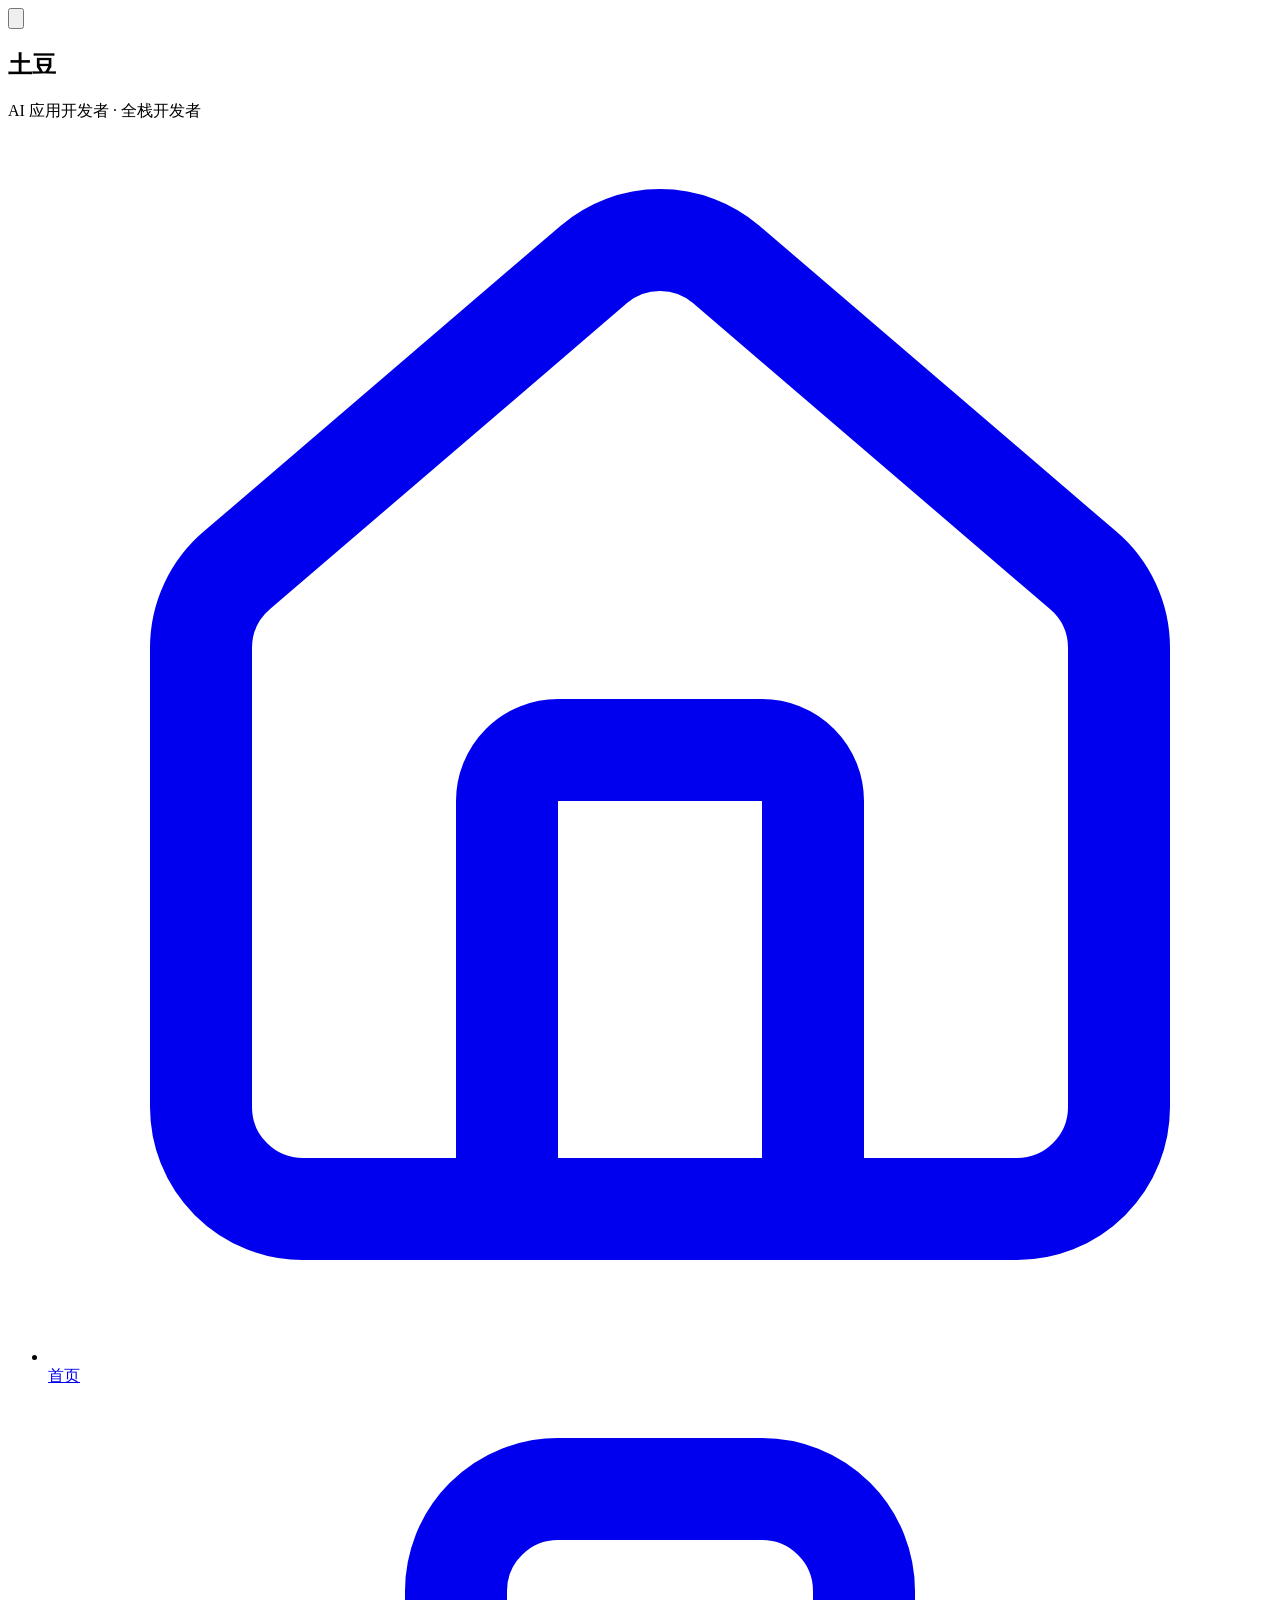
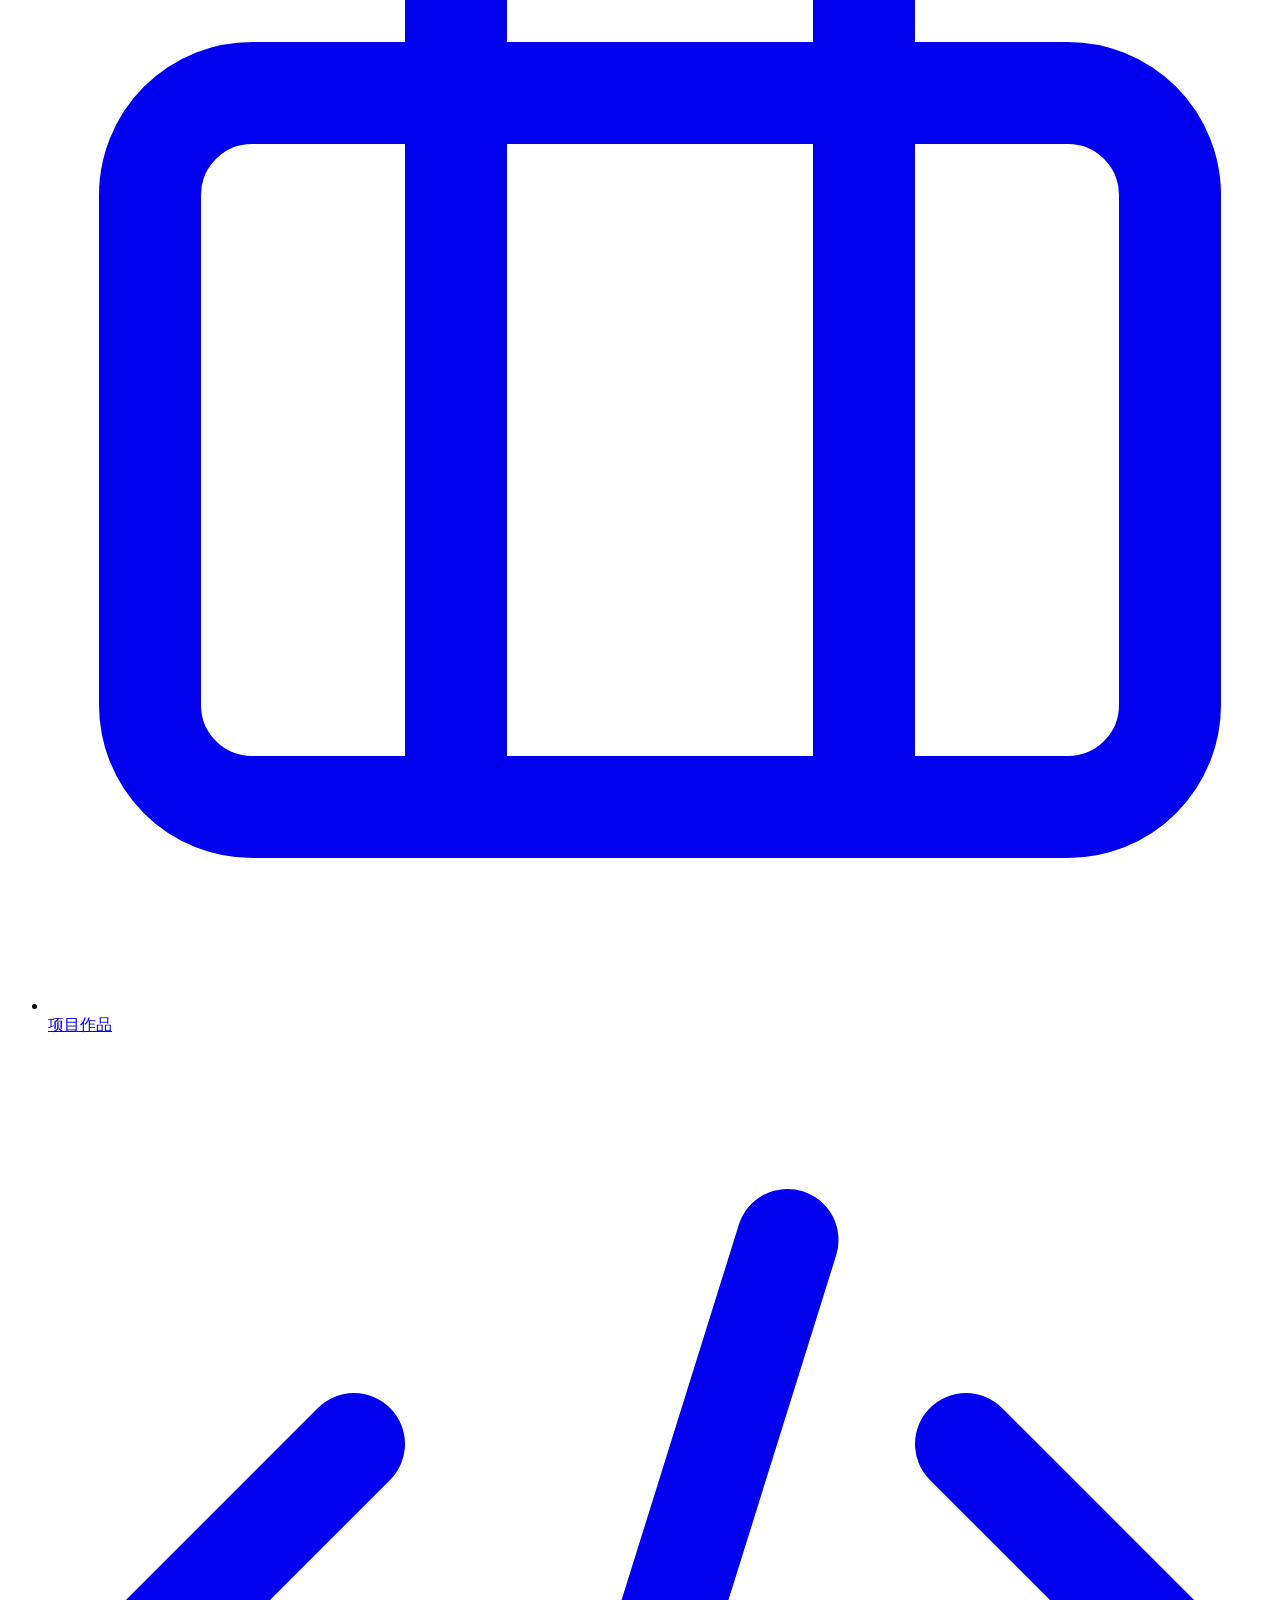
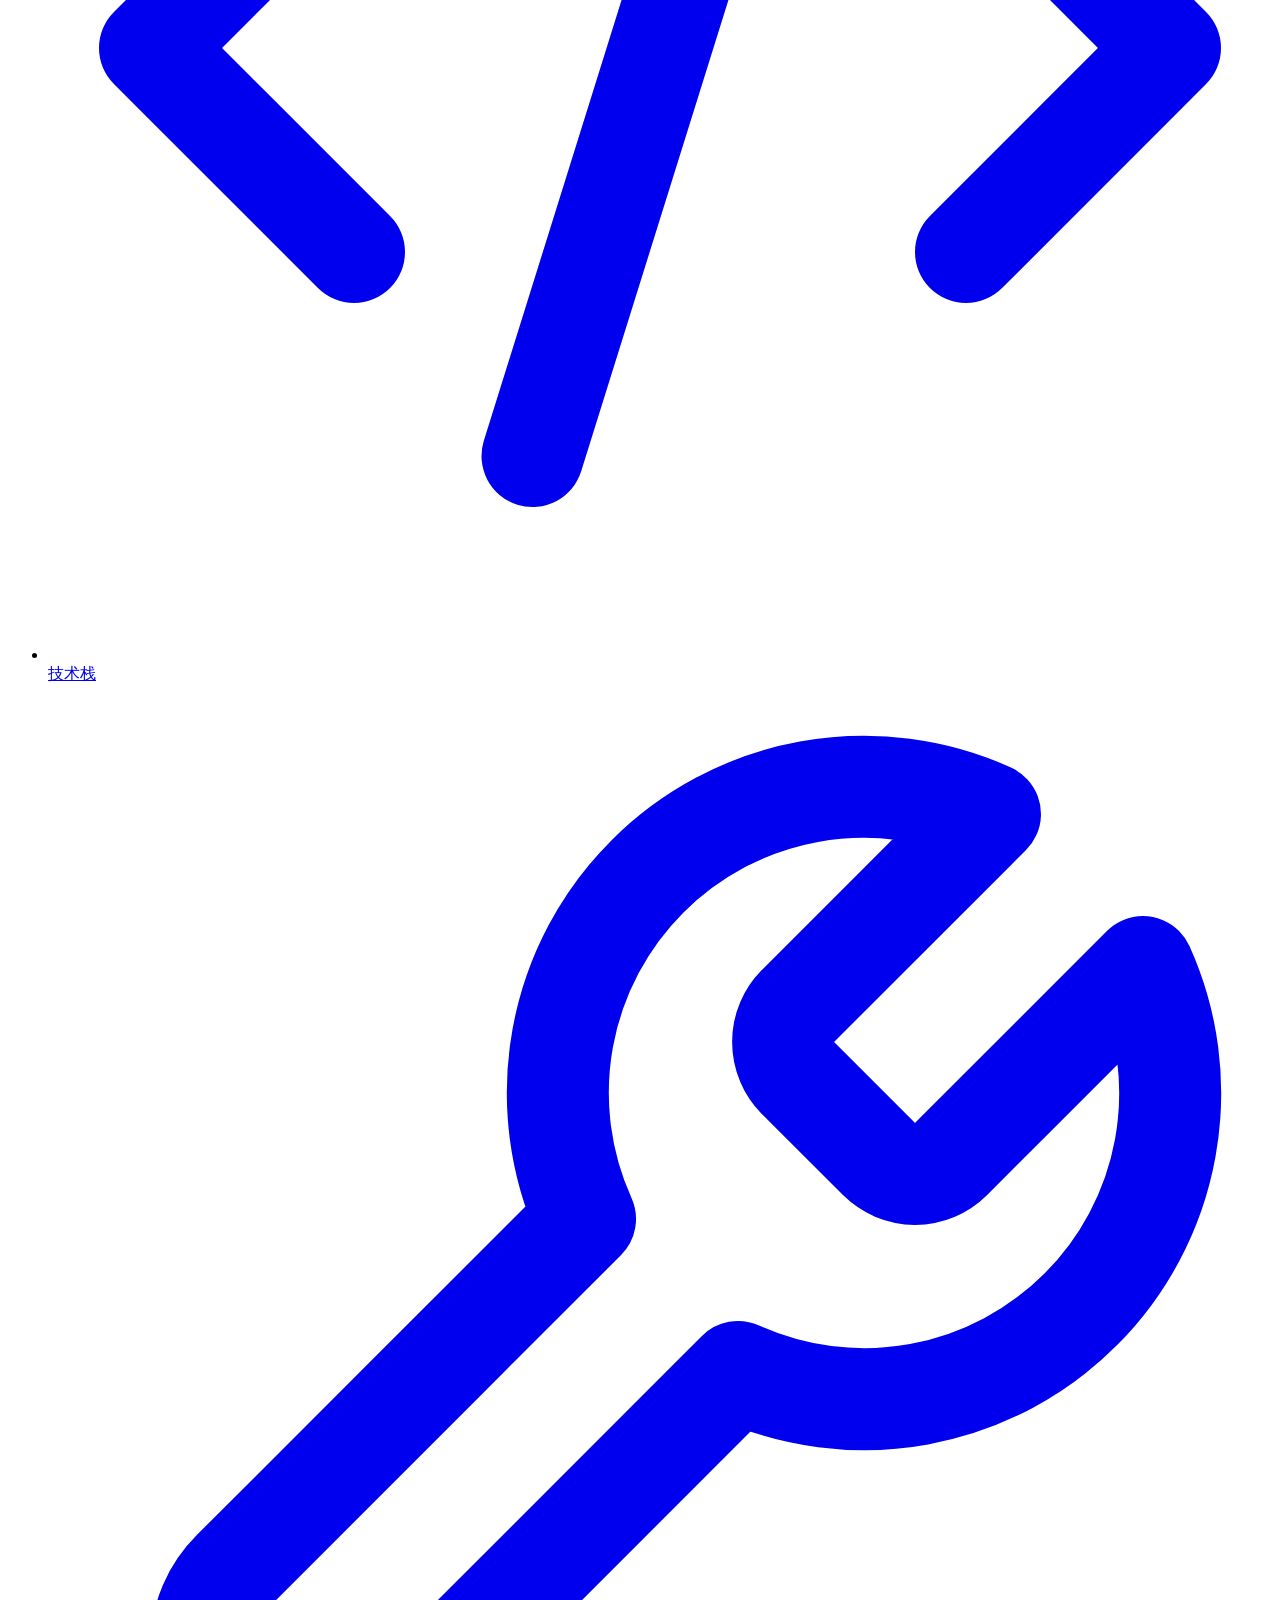
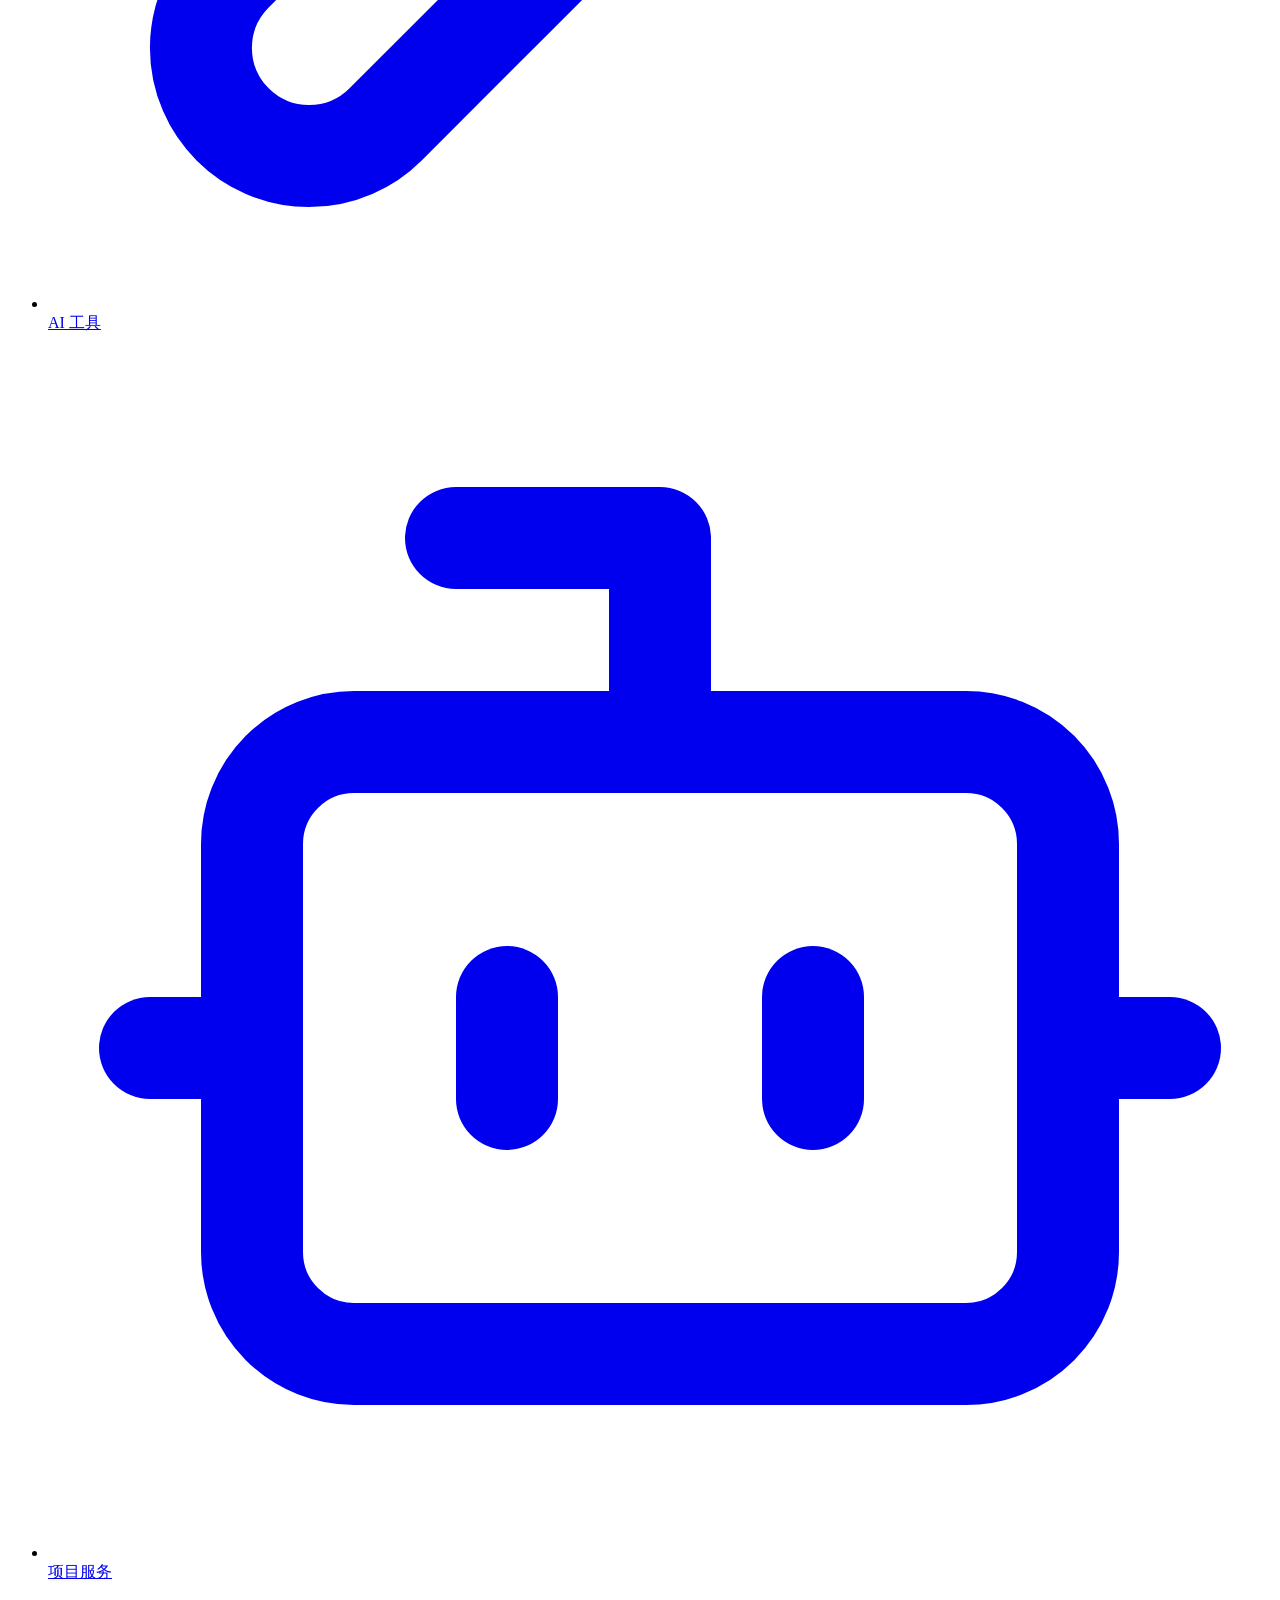
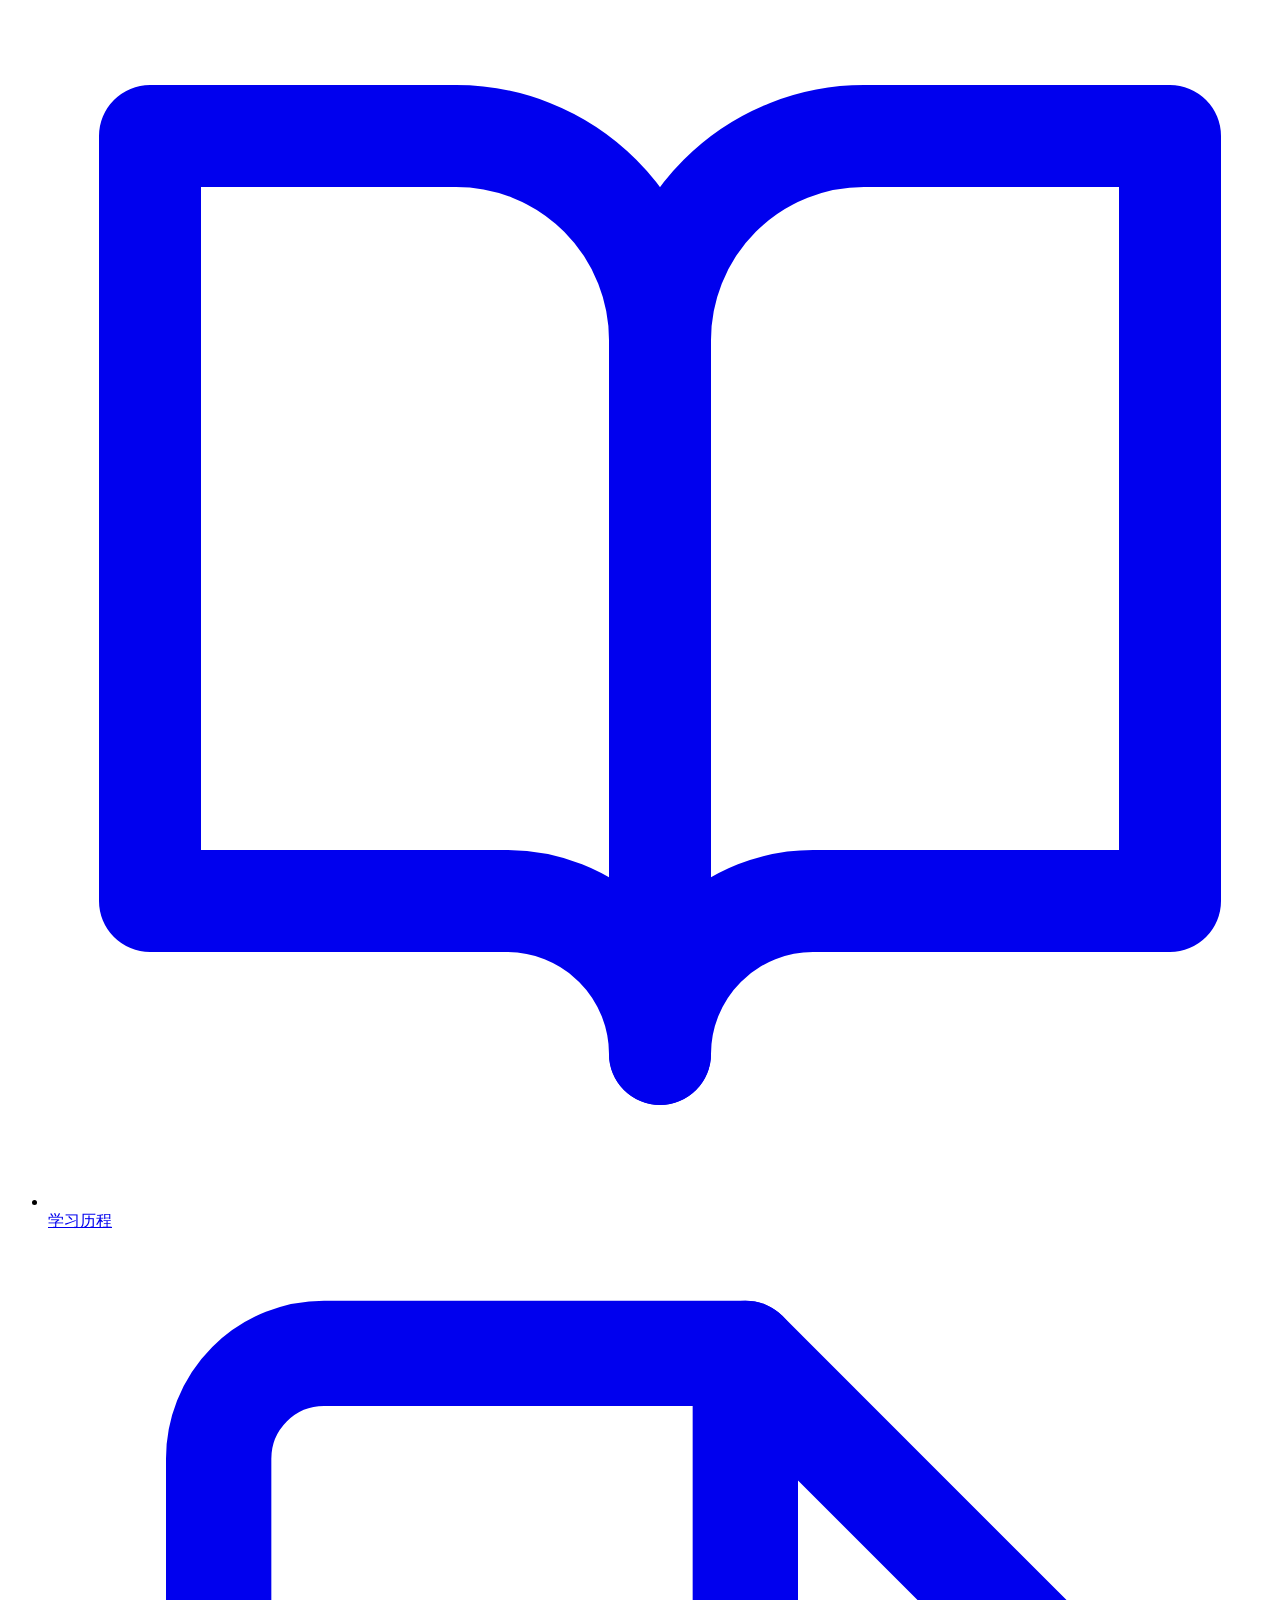
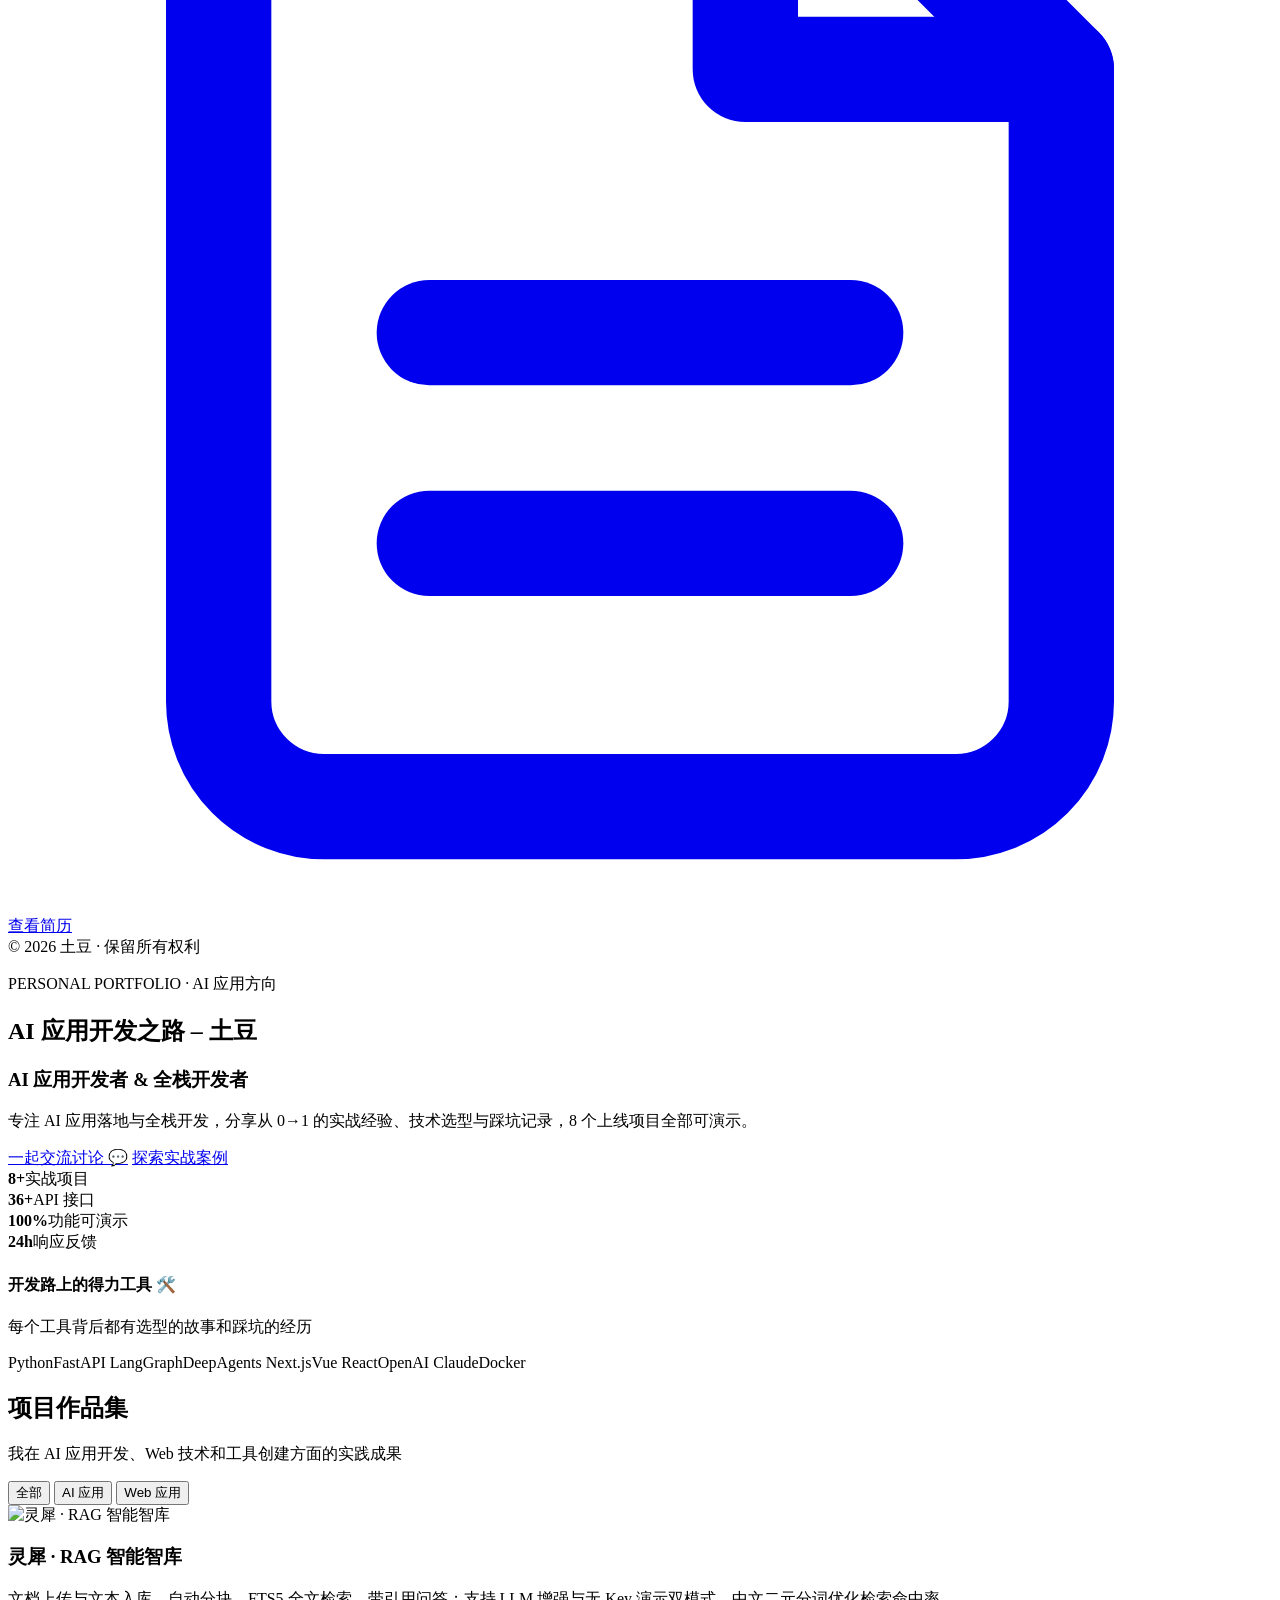
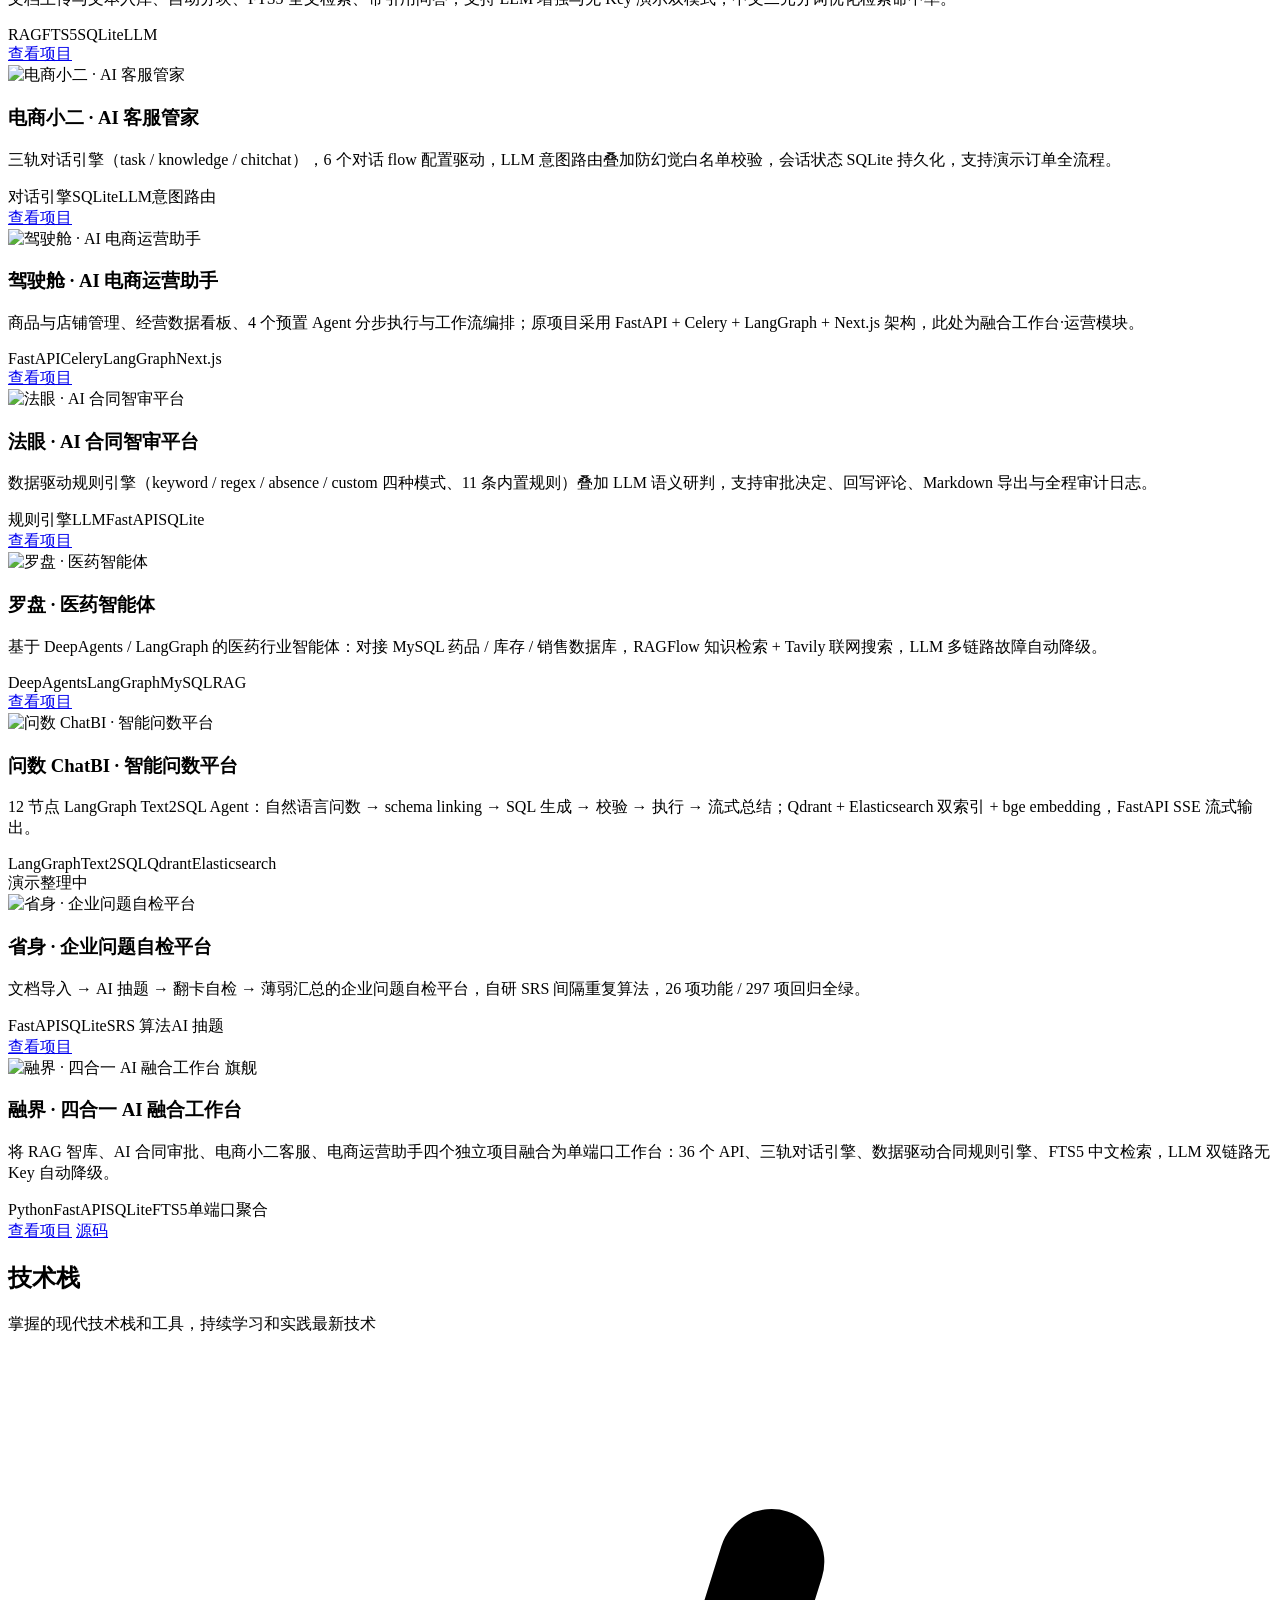
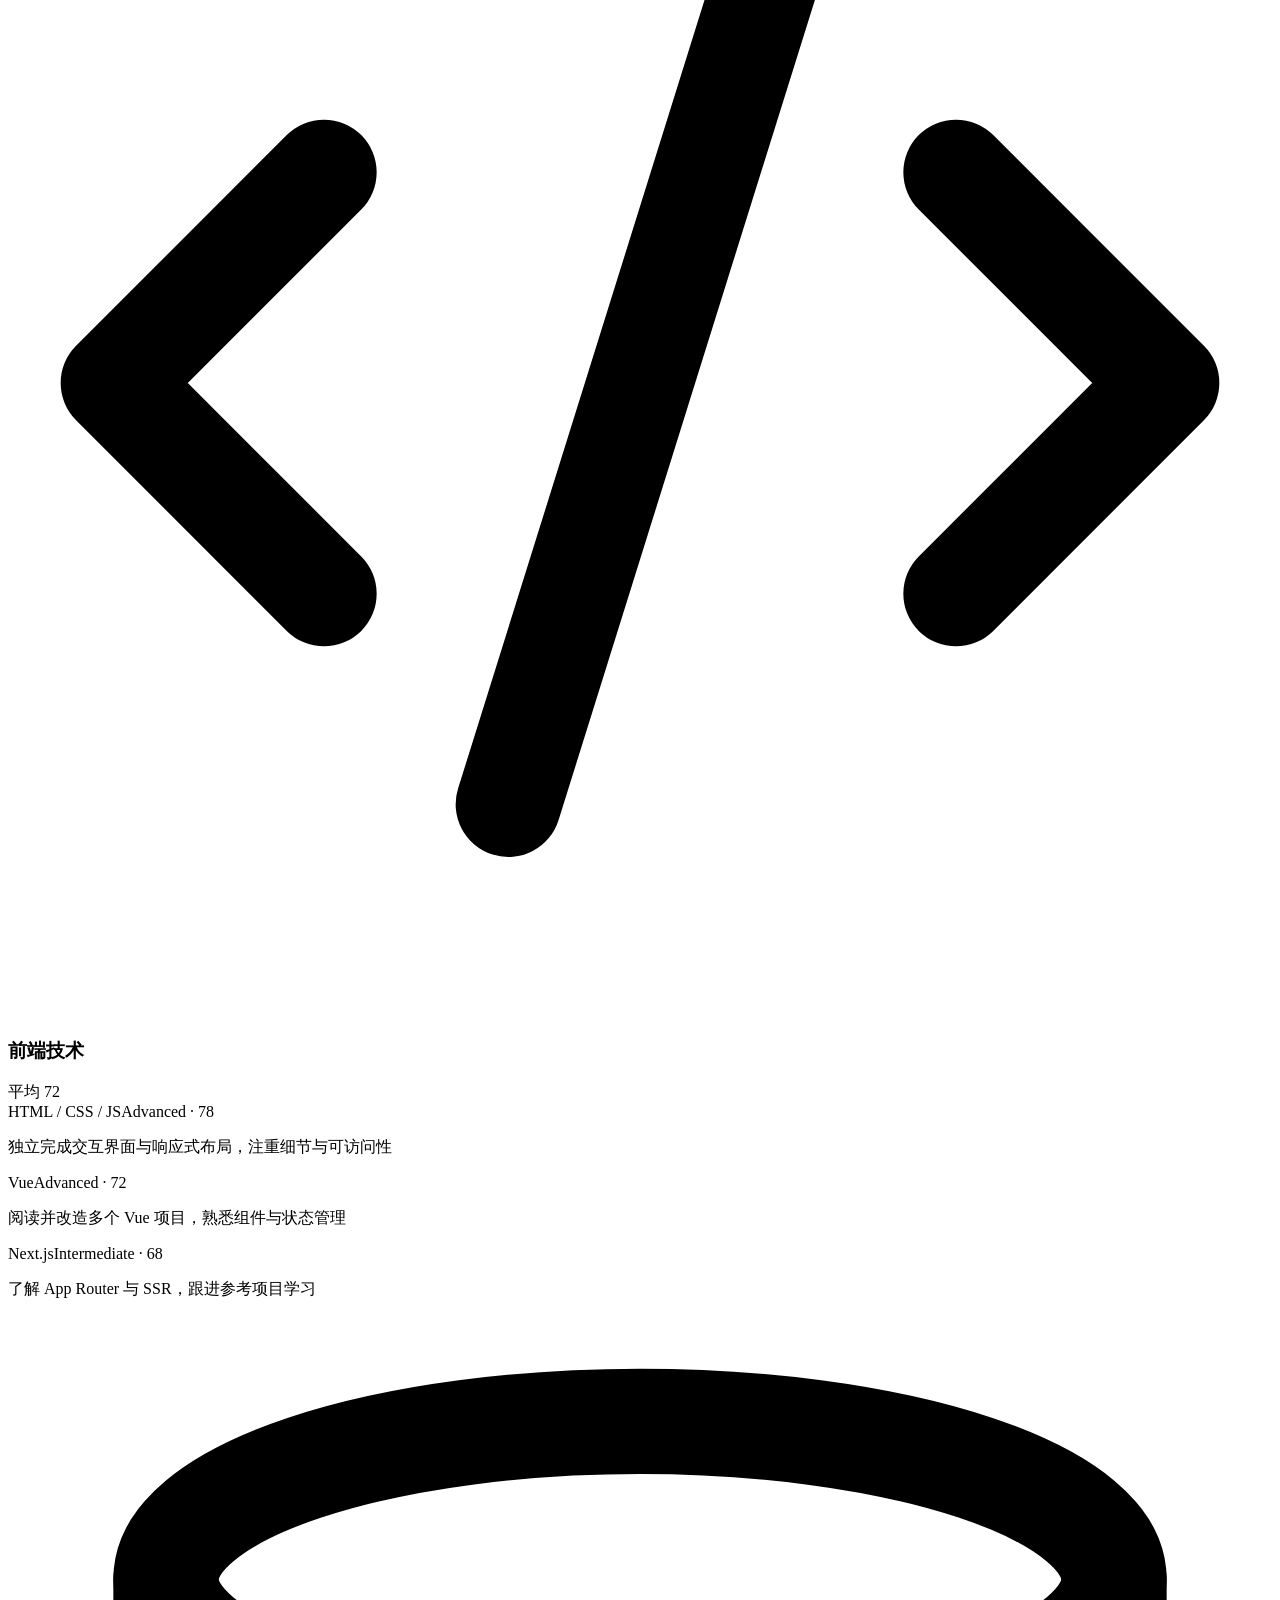
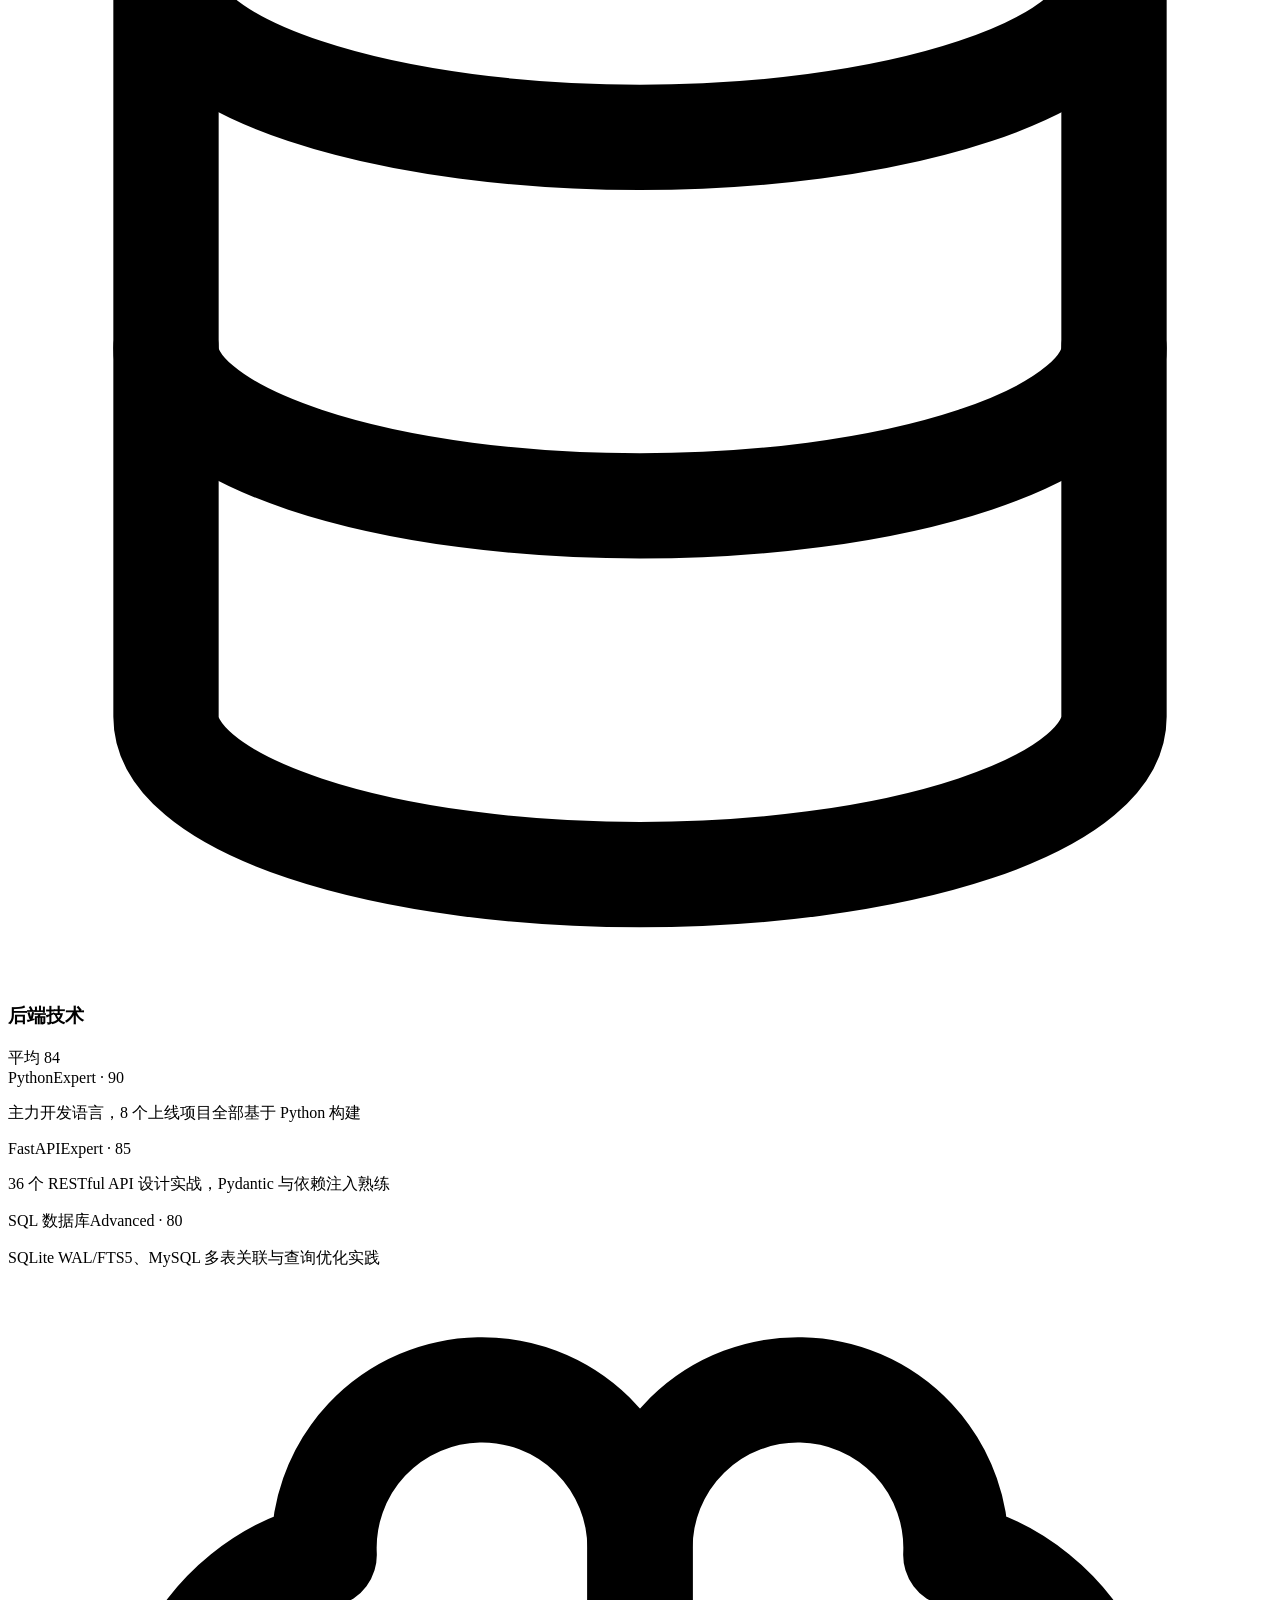
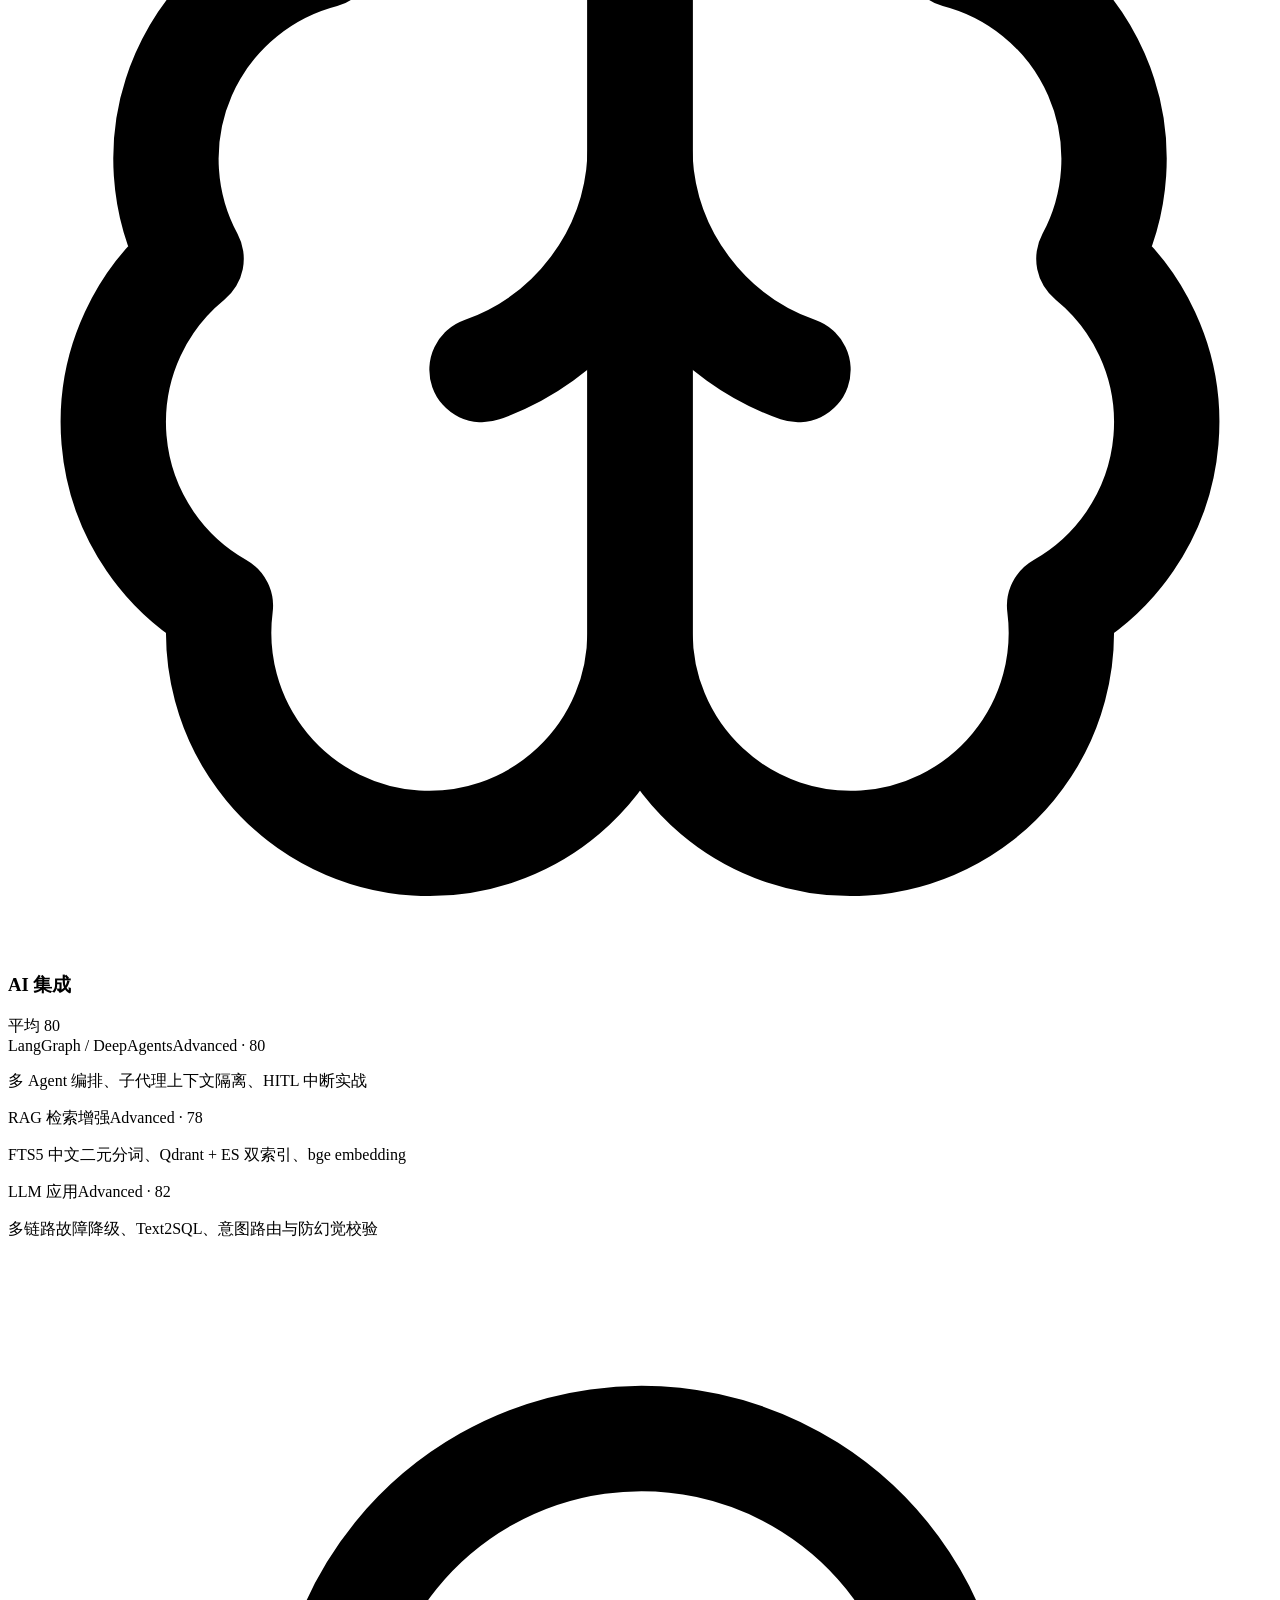
==== static/portfolio/index.html @ c22e3c20 "feat: 项目重排为指定顺序并启用新命名（8 卡） - 顺序按用户指定: RAG→电商小二→电商运营→合同审批→罗盘→问数→问题自检→四合(台底) - 新增问数 ChatBI 卡(第6位): 12 " ====
<!DOCTYPE html>
<html lang="zh-CN">
<head>
  <meta charset="UTF-8">
  <meta name="viewport" content="width=device-width, initial-scale=1.0">
  <title>土豆的个人作品集 | AI 应用开发之路</title>
  <meta name="description" content="土豆的个人作品集：AI 应用开发者 · 全栈开发者。RAG 智能智库、AI 合同审批、电商小二智能客服、AI 电商运营助手。">
  <link rel="stylesheet" href="https://fonts.loli.net/css2?family=Inter:wght@400;500;600;700;800&family=JetBrains+Mono:wght@400;600&display=swap">
  <link rel="stylesheet" href="/portfolio/assets/style.css">
</head>
<body>

  <!-- ===== 移动端菜单按钮 ===== -->
  <button class="menu-btn glass-card" id="menuBtn" aria-label="菜单">
    <svg viewBox="0 0 24 24" fill="none" stroke="currentColor" stroke-width="2" stroke-linecap="round"><line x1="4" x2="20" y1="12" y2="12"/><line x1="4" x2="20" y1="6" y2="6"/><line x1="4" x2="20" y1="18" y2="18"/></svg>
  </button>

  <!-- ===== 左侧玻璃侧边栏（参考站 fixed w-64 glass-nav）===== -->
  <aside class="sidebar" id="sidebar">
    <div class="sidebar-head">
      <h1 class="sidebar-logo">土豆</h1>
      <p class="sidebar-tag">AI 应用开发者 · 全栈开发者</p>
    </div>
    <nav class="sidebar-nav">
      <ul>
        <li><a href="#home" class="nav-item active">
          <svg viewBox="0 0 24 24" fill="none" stroke="currentColor" stroke-width="2" stroke-linecap="round" stroke-linejoin="round"><path d="M15 21v-8a1 1 0 0 0-1-1h-4a1 1 0 0 0-1 1v8"/><path d="M3 10a2 2 0 0 1 .709-1.528l7-5.999a2 2 0 0 1 2.582 0l7 5.999A2 2 0 0 1 21 10v9a2 2 0 0 1-2 2H5a2 2 0 0 1-2-2z"/></svg>
          <span>首页</span></a></li>
        <li><a href="#projects" class="nav-item">
          <svg viewBox="0 0 24 24" fill="none" stroke="currentColor" stroke-width="2" stroke-linecap="round" stroke-linejoin="round"><path d="M16 20V4a2 2 0 0 0-2-2h-4a2 2 0 0 0-2 2v16"/><rect width="20" height="14" x="2" y="6" rx="2"/></svg>
          <span>项目作品</span></a></li>
        <li><a href="#stack" class="nav-item">
          <svg viewBox="0 0 24 24" fill="none" stroke="currentColor" stroke-width="2" stroke-linecap="round" stroke-linejoin="round"><path d="m18 16 4-4-4-4"/><path d="m6 8-4 4 4 4"/><path d="m14.5 4-5 16"/></svg>
          <span>技术栈</span></a></li>
        <li><a href="#tools" class="nav-item">
          <svg viewBox="0 0 24 24" fill="none" stroke="currentColor" stroke-width="2" stroke-linecap="round" stroke-linejoin="round"><path d="M14.7 6.3a1 1 0 0 0 0 1.4l1.6 1.6a1 1 0 0 0 1.4 0l3.77-3.77a6 6 0 0 1-7.94 7.94l-6.91 6.91a2.12 2.12 0 0 1-3-3l6.91-6.91a6 6 0 0 1 7.94-7.94l-3.76 3.76z"/></svg>
          <span>AI 工具</span></a></li>
        <li><a href="#services" class="nav-item">
          <svg viewBox="0 0 24 24" fill="none" stroke="currentColor" stroke-width="2" stroke-linecap="round" stroke-linejoin="round"><path d="M12 8V4H8"/><rect width="16" height="12" x="4" y="8" rx="2"/><path d="M2 14h2"/><path d="M20 14h2"/><path d="M15 13v2"/><path d="M9 13v2"/></svg>
          <span>项目服务</span></a></li>
        <li><a href="#journey" class="nav-item">
          <svg viewBox="0 0 24 24" fill="none" stroke="currentColor" stroke-width="2" stroke-linecap="round" stroke-linejoin="round"><path d="M2 3h6a4 4 0 0 1 4 4v14a3 3 0 0 0-3-3H2z"/><path d="M22 3h-6a4 4 0 0 0-4 4v14a3 3 0 0 1 3-3h7z"/></svg>
          <span>学习历程</span></a></li>
      </ul>
      <a class="nav-resume" href="/portfolio/resume.html">
        <svg viewBox="0 0 24 24" fill="none" stroke="currentColor" stroke-width="2" stroke-linecap="round" stroke-linejoin="round"><path d="M14 2H6a2 2 0 0 0-2 2v16a2 2 0 0 0 2 2h12a2 2 0 0 0 2-2V8z"/><path d="M14 2v6h6"/><path d="M16 13H8"/><path d="M16 17H8"/></svg>
        <span>查看简历</span>
      </a>
    </nav>
    <div class="sidebar-foot">© 2026 土豆 · 保留所有权利</div>
  </aside>

  <!-- ===== 主内容区 ===== -->
  <main class="main">
    <div class="page-bg"></div>
    <div class="page-orbs">
      <span class="page-orb orb-a"></span>
      <span class="page-orb orb-b"></span>
      <span class="page-orb orb-c"></span>
    </div>

    <!-- ===== Hero ===== -->
    <section class="hero" id="home">
      <div class="hero-inner">
        <p class="hero-badge reveal">PERSONAL PORTFOLIO · AI 应用方向</p>
        <h1 class="hero-title reveal">AI 应用<span class="grad-text">开发之路</span> – 土豆</h1>
        <h3 class="hero-sub reveal">AI 应用开发者 &amp; 全栈开发者</h3>
        <p class="hero-desc reveal">专注 AI 应用落地与全栈开发，分享从 0→1 的实战经验、技术选型与踩坑记录，8 个上线项目全部可演示。</p>
        <div class="hero-cta reveal">
          <a class="btn btn-primary" href="https://wx.mail.qq.com/" target="_blank" rel="noopener">一起交流讨论 💬</a>
          <a class="btn btn-outline" href="#projects">探索实战案例</a>
        </div>
        <div class="hero-stats reveal">
          <div class="glass-ultra stat-card"><b>8+</b><span>实战项目</span></div>
          <div class="glass-ultra stat-card"><b>36+</b><span>API 接口</span></div>
          <div class="glass-ultra stat-card"><b>100%</b><span>功能可演示</span></div>
          <div class="glass-ultra stat-card"><b>24h</b><span>响应反馈</span></div>
        </div>
        <div class="hero-tools reveal">
          <h4>开发路上的得力工具 🛠️</h4>
          <p>每个工具背后都有选型的故事和踩坑的经历</p>
          <div class="tool-chips">
            <span class="glass-card chip">Python</span><span class="glass-card chip">FastAPI</span>
            <span class="glass-card chip">LangGraph</span><span class="glass-card chip">DeepAgents</span>
            <span class="glass-card chip">Next.js</span><span class="glass-card chip">Vue</span>
            <span class="glass-card chip">React</span><span class="glass-card chip">OpenAI</span>
            <span class="glass-card chip">Claude</span><span class="glass-card chip">Docker</span>
          </div>
        </div>
      </div>
    </section>

    <!-- ===== 项目作品集 ===== -->
    <section class="section" id="projects">
      <div class="section-inner">
        <div class="sec-head reveal">
          <h2>项目作品<span class="grad-text">集</span></h2>
          <p>我在 AI 应用开发、Web 技术和工具创建方面的实践成果</p>
        </div>
        <div class="filter-tabs reveal">
          <button class="filter-tab active" data-filter="all">全部</button>
          <button class="filter-tab" data-filter="ai">AI 应用</button>
          <button class="filter-tab" data-filter="web">Web 应用</button>
        </div>
        <div class="project-grid">
          <article class="glass-ultra project-card reveal" data-cat="ai">
            <div class="p-cover">
              <img src="/portfolio/assets/covers/RAG 智能智库.svg" alt="灵犀 · RAG 智能智库" loading="lazy">
            </div>
            <div class="p-body">
              <h3>灵犀 · RAG 智能智库</h3>
              <p>文档上传与文本入库、自动分块、FTS5 全文检索、带引用问答；支持 LLM 增强与无 Key 演示双模式，中文二元分词优化检索命中率。</p>
              <div class="p-tags"><span>RAG</span><span>FTS5</span><span>SQLite</span><span>LLM</span></div>
              <div class="p-actions">
                <a class="p-btn primary" href="https://fusion-workbench-confirm.app.workbuddy.host/#kb" target="_blank" rel="noopener">查看项目</a>
              </div>
            </div>
          </article>

          <article class="glass-ultra project-card reveal" data-cat="ai">
            <div class="p-cover">
              <img src="/portfolio/assets/covers/电商小二 · 智能客服.svg" alt="电商小二 · AI 客服管家" loading="lazy">
            </div>
            <div class="p-body">
              <h3>电商小二 · AI 客服管家</h3>
              <p>三轨对话引擎（task / knowledge / chitchat），6 个对话 flow 配置驱动，LLM 意图路由叠加防幻觉白名单校验，会话状态 SQLite 持久化，支持演示订单全流程。</p>
              <div class="p-tags"><span>对话引擎</span><span>SQLite</span><span>LLM</span><span>意图路由</span></div>
              <div class="p-actions">
                <a class="p-btn primary" href="https://dianshang-xiaoer-cs.app.workbuddy.host/" target="_blank" rel="noopener">查看项目</a>
              </div>
            </div>
          </article>

          <article class="glass-ultra project-card reveal" data-cat="web">
            <div class="p-cover">
              <img src="/portfolio/assets/covers/AI 电商运营助手.svg" alt="驾驶舱 · AI 电商运营助手" loading="lazy">
            </div>
            <div class="p-body">
              <h3>驾驶舱 · AI 电商运营助手</h3>
              <p>商品与店铺管理、经营数据看板、4 个预置 Agent 分步执行与工作流编排；原项目采用 FastAPI + Celery + LangGraph + Next.js 架构，此处为融合工作台·运营模块。</p>
              <div class="p-tags"><span>FastAPI</span><span>Celery</span><span>LangGraph</span><span>Next.js</span></div>
              <div class="p-actions">
                <a class="p-btn primary" href="https://fusion-workbench-confirm.app.workbuddy.host/#ops" target="_blank" rel="noopener">查看项目</a>
              </div>
            </div>
          </article>

          <article class="glass-ultra project-card reveal" data-cat="ai">
            <div class="p-cover">
              <img src="/portfolio/assets/covers/AI 合同审批.svg" alt="法眼 · AI 合同智审平台" loading="lazy">
            </div>
            <div class="p-body">
              <h3>法眼 · AI 合同智审平台</h3>
              <p>数据驱动规则引擎（keyword / regex / absence / custom 四种模式、11 条内置规则）叠加 LLM 语义研判，支持审批决定、回写评论、Markdown 导出与全程审计日志。</p>
              <div class="p-tags"><span>规则引擎</span><span>LLM</span><span>FastAPI</span><span>SQLite</span></div>
              <div class="p-actions">
                <a class="p-btn primary" href="https://fusion-workbench-confirm.app.workbuddy.host/#contract" target="_blank" rel="noopener">查看项目</a>
              </div>
            </div>
          </article>

          <article class="glass-ultra project-card reveal" data-cat="ai">
            <div class="p-cover">
              <img src="/portfolio/assets/covers/罗盘医药智能体.svg" alt="罗盘 · 医药智能体" loading="lazy">
            </div>
            <div class="p-body">
              <h3>罗盘 · 医药智能体</h3>
              <p>基于 DeepAgents / LangGraph 的医药行业智能体：对接 MySQL 药品 / 库存 / 销售数据库，RAGFlow 知识检索 + Tavily 联网搜索，LLM 多链路故障自动降级。</p>
              <div class="p-tags"><span>DeepAgents</span><span>LangGraph</span><span>MySQL</span><span>RAG</span></div>
              <div class="p-actions">
                <a class="p-btn primary" href="https://compass-pharma-agent.app.workbuddy.host/" target="_blank" rel="noopener">查看项目</a>
              </div>
            </div>
          </article>

          <article class="glass-ultra project-card reveal" data-cat="ai">
            <div class="p-cover">
              <img src="/portfolio/assets/covers/问数 ChatBI.svg" alt="问数 ChatBI · 智能问数平台" loading="lazy">
            </div>
            <div class="p-body">
              <h3>问数 ChatBI · 智能问数平台</h3>
              <p>12 节点 LangGraph Text2SQL Agent：自然语言问数 → schema linking → SQL 生成 → 校验 → 执行 → 流式总结；Qdrant + Elasticsearch 双索引 + bge embedding，FastAPI SSE 流式输出。</p>
              <div class="p-tags"><span>LangGraph</span><span>Text2SQL</span><span>Qdrant</span><span>Elasticsearch</span></div>
              <div class="p-actions">
                <span class="p-btn ghost p-btn-disabled">演示整理中</span>
              </div>
            </div>
          </article>

          <article class="glass-ultra project-card reveal" data-cat="ai">
            <div class="p-cover">
              <img src="/portfolio/assets/covers/企业问题自检平台.svg" alt="省身 · 企业问题自检平台" loading="lazy">
            </div>
            <div class="p-body">
              <h3>省身 · 企业问题自检平台</h3>
              <p>文档导入 → AI 抽题 → 翻卡自检 → 薄弱汇总的企业问题自检平台，自研 SRS 间隔重复算法，26 项功能 / 297 项回归全绿。</p>
              <div class="p-tags"><span>FastAPI</span><span>SQLite</span><span>SRS 算法</span><span>AI 抽题</span></div>
              <div class="p-actions">
                <a class="p-btn primary" href="https://question-self-check.app.workbuddy.host/" target="_blank" rel="noopener">查看项目</a>
              </div>
            </div>
          </article>

          <article class="glass-ultra project-card reveal" data-cat="ai">
            <div class="p-cover">
              <img src="/portfolio/assets/covers/四合一 AI 融合工作台.svg" alt="融界 · 四合一 AI 融合工作台" loading="lazy">
              <span class="p-flag">旗舰</span>
            </div>
            <div class="p-body">
              <h3>融界 · 四合一 AI 融合工作台</h3>
              <p>将 RAG 智库、AI 合同审批、电商小二客服、电商运营助手四个独立项目融合为单端口工作台：36 个 API、三轨对话引擎、数据驱动合同规则引擎、FTS5 中文检索，LLM 双链路无 Key 自动降级。</p>
              <div class="p-tags"><span>Python</span><span>FastAPI</span><span>SQLite</span><span>FTS5</span><span>单端口聚合</span></div>
              <div class="p-actions">
                <a class="p-btn primary" href="https://fusion-workbench-confirm.app.workbuddy.host/" target="_blank" rel="noopener">查看项目</a>
                <a class="p-btn ghost" href="https://github.com/itzmy-web/8.ai-demo" target="_blank" rel="noopener">源码</a>
              </div>
            </div>
          </article>
        </div>
      </div>
    </section>

    <!-- ===== 技术栈 ===== -->
    <section class="section section-alt" id="stack">
      <div class="section-inner">
        <div class="sec-head reveal">
          <h2>技术<span class="grad-text">栈</span></h2>
          <p>掌握的现代技术栈和工具，持续学习和实践最新技术</p>
        </div>
        <div class="stack-grid">
          <div class="glass-ultra stack-card reveal">
            <div class="stack-head">
              <div class="stack-icon si-blue">
                <svg viewBox="0 0 24 24" fill="none" stroke="currentColor" stroke-width="2" stroke-linecap="round" stroke-linejoin="round"><path d="m18 16 4-4-4-4"/><path d="m6 8-4 4 4 4"/><path d="m14.5 4-5 16"/></svg>
              </div>
              <div>
                <h3>前端技术</h3>
                <span class="stack-avg">平均 72</span>
              </div>
            </div>
            <div class="skill-row"><div class="skill-info"><span class="skill-name">HTML / CSS / JS</span><span class="skill-level">Advanced · 78</span></div><p>独立完成交互界面与响应式布局，注重细节与可访问性</p></div>
            <div class="skill-row"><div class="skill-info"><span class="skill-name">Vue</span><span class="skill-level">Advanced · 72</span></div><p>阅读并改造多个 Vue 项目，熟悉组件与状态管理</p></div>
            <div class="skill-row"><div class="skill-info"><span class="skill-name">Next.js</span><span class="skill-level">Intermediate · 68</span></div><p>了解 App Router 与 SSR，跟进参考项目学习</p></div>
          </div>

          <div class="glass-ultra stack-card reveal">
            <div class="stack-head">
              <div class="stack-icon si-purple">
                <svg viewBox="0 0 24 24" fill="none" stroke="currentColor" stroke-width="2" stroke-linecap="round" stroke-linejoin="round"><ellipse cx="12" cy="5" rx="9" ry="3"/><path d="M3 5v14a9 3 0 0 0 18 0V5"/><path d="M3 12a9 3 0 0 0 18 0"/></svg>
              </div>
              <div>
                <h3>后端技术</h3>
                <span class="stack-avg">平均 84</span>
              </div>
            </div>
            <div class="skill-row"><div class="skill-info"><span class="skill-name">Python</span><span class="skill-level">Expert · 90</span></div><p>主力开发语言，8 个上线项目全部基于 Python 构建</p></div>
            <div class="skill-row"><div class="skill-info"><span class="skill-name">FastAPI</span><span class="skill-level">Expert · 85</span></div><p>36 个 RESTful API 设计实战，Pydantic 与依赖注入熟练</p></div>
            <div class="skill-row"><div class="skill-info"><span class="skill-name">SQL 数据库</span><span class="skill-level">Advanced · 80</span></div><p>SQLite WAL/FTS5、MySQL 多表关联与查询优化实践</p></div>
          </div>

          <div class="glass-ultra stack-card reveal">
            <div class="stack-head">
              <div class="stack-icon si-pink">
                <svg viewBox="0 0 24 24" fill="none" stroke="currentColor" stroke-width="2" stroke-linecap="round" stroke-linejoin="round"><path d="M12 5a3 3 0 1 0-5.997.125 4 4 0 0 0-2.526 5.77 4 4 0 0 0 .556 6.588A4 4 0 1 0 12 18Z"/><path d="M12 5a3 3 0 1 1 5.997.125 4 4 0 0 1 2.526 5.77 4 4 0 0 1-.556 6.588A4 4 0 1 1 12 18Z"/><path d="M15 13a4.5 4.5 0 0 1-3-4 4.5 4.5 0 0 1-3 4"/></svg>
              </div>
              <div>
                <h3>AI 集成</h3>
                <span class="stack-avg">平均 80</span>
              </div>
            </div>
            <div class="skill-row"><div class="skill-info"><span class="skill-name">LangGraph / DeepAgents</span><span class="skill-level">Advanced · 80</span></div><p>多 Agent 编排、子代理上下文隔离、HITL 中断实战</p></div>
            <div class="skill-row"><div class="skill-info"><span class="skill-name">RAG 检索增强</span><span class="skill-level">Advanced · 78</span></div><p>FTS5 中文二元分词、Qdrant + ES 双索引、bge embedding</p></div>
            <div class="skill-row"><div class="skill-info"><span class="skill-name">LLM 应用</span><span class="skill-level">Advanced · 82</span></div><p>多链路故障降级、Text2SQL、意图路由与防幻觉校验</p></div>
          </div>

          <div class="glass-ultra stack-card reveal">
            <div class="stack-head">
              <div class="stack-icon si-cyan">
                <svg viewBox="0 0 24 24" fill="none" stroke="currentColor" stroke-width="2" stroke-linecap="round" stroke-linejoin="round"><path d="M17.5 19a4.5 4.5 0 0 0 .5-8.98 6 6 0 0 0-11.65-2.5A4.5 4.5 0 0 0 6.5 19z"/></svg>
              </div>
              <div>
                <h3>云服务</h3>
                <span class="stack-avg">平均 72</span>
              </div>
            </div>
            <div class="skill-row"><div class="skill-info"><span class="skill-name">Docker</span><span class="skill-level">Advanced · 72</span></div><p>Compose 多服务编排、偏移端口部署、数据卷持久化</p></div>
            <div class="skill-row"><div class="skill-info"><span class="skill-name">Git</span><span class="skill-level">Expert · 85</span></div><p>分支管理、SSH 免 token 推送、多副本代码同步策略</p></div>
            <div class="skill-row"><div class="skill-info"><span class="skill-name">Linux 部署</span><span class="skill-level">Intermediate · 65</span></div><p>内网服务器运维、uv 虚拟环境、后台服务管理</p></div>
          </div>
        </div>
      </div>
    </section>

    <!-- ===== AI 开发工具 ===== -->
    <section class="section" id="tools">
      <div class="section-inner">
        <div class="sec-head reveal">
          <h2>AI 开发<span class="grad-text">工具</span></h2>
          <p>日常使用的 AI 工具集合，提升开发效率和代码质量</p>
        </div>
        <div class="tool-stats reveal">
          <div class="glass-ultra tool-stat"><b>90%</b><span>开发效率提升</span></div>
          <div class="glass-ultra tool-stat"><b>92</b><span>工具平均评分</span></div>
          <div class="glass-ultra tool-stat"><b>100%</b><span>日常使用</span></div>
        </div>
        <div class="tool-grid">
          <div class="glass-ultra tool-card reveal">
            <div class="tool-top">
              <div class="tool-icon ti-blue"><svg viewBox="0 0 24 24" fill="none" stroke="currentColor" stroke-width="2" stroke-linecap="round" stroke-linejoin="round"><path d="m18 16 4-4-4-4"/><path d="m6 8-4 4 4 4"/><path d="m14.5 4-5 16"/></svg></div>
              <div class="tool-title">
                <h3>Claude Code</h3>
                <span class="tool-cat">Development</span>
              </div>
              <span class="tool-rating">95</span>
            </div>
            <p>Anthropic 的 AI 编程助手，支持代码生成、调试和重构，是日常开发的主力工具。</p>
            <div class="tool-features"><span>代码生成</span><span>智能调试</span><span>重构建议</span><span>技术栈支持</span></div>
            <div class="tool-rec"><span>推荐指数</span><div class="rec-bar"><i style="--w:95%"></i></div><b>95</b></div>
            <a class="tool-more" href="https://claude.com/claude-code" target="_blank" rel="noopener">了解更多 →</a>
          </div>

          <div class="glass-ultra tool-card reveal">
            <div class="tool-top">
              <div class="tool-icon ti-purple"><svg viewBox="0 0 24 24" fill="none" stroke="currentColor" stroke-width="2" stroke-linecap="round" stroke-linejoin="round"><path d="M12 20a8 8 0 1 0 0-16 8 8 0 0 0 0 16z"/><path d="M12 16v-4"/><path d="M12 8h.01"/></svg></div>
              <div class="tool-title">
                <h3>Cursor</h3>
                <span class="tool-cat">Development</span>
              </div>
              <span class="tool-rating">92</span>
            </div>
            <p>基于 AI 的智能代码编辑器，提供上下文感知的编码体验与项目级理解。</p>
            <div class="tool-features"><span>AI 补全</span><span>代码解释</span><span>重构助手</span><span>项目理解</span></div>
            <div class="tool-rec"><span>推荐指数</span><div class="rec-bar"><i style="--w:92%"></i></div><b>92</b></div>
            <a class="tool-more" href="https://cursor.com" target="_blank" rel="noopener">了解更多 →</a>
          </div>

          <div class="glass-ultra tool-card reveal">
            <div class="tool-top">
              <div class="tool-icon ti-cyan"><svg viewBox="0 0 24 24" fill="none" stroke="currentColor" stroke-width="2" stroke-linecap="round" stroke-linejoin="round"><circle cx="12" cy="8" r="6"/><path d="M15.477 12.89 17 21.416a.5.5 0 0 1-.81.47l-3.58-2.687a1 1 0 0 0-1.197 0l-3.586 2.686a.5.5 0 0 1-.81-.469l1.514-8.526"/></svg></div>
              <div class="tool-title">
                <h3>LangGraph</h3>
                <span class="tool-cat">AI Framework</span>
              </div>
              <span class="tool-rating">90</span>
            </div>
            <p>多 Agent 工作流编排框架，12 节点 Text2SQL Agent 与四合一工作台的核心骨架。</p>
            <div class="tool-features"><span>状态图</span><span>多 Agent</span><span>HITL</span><span>Checkpoint</span></div>
            <div class="tool-rec"><span>推荐指数</span><div class="rec-bar"><i style="--w:90%"></i></div><b>90</b></div>
            <a class="tool-more" href="https://langchain-ai.github.io/langgraph/" target="_blank" rel="noopener">了解更多 →</a>
          </div>

          <div class="glass-ultra tool-card reveal">
            <div class="tool-top">
              <div class="tool-icon ti-pink"><svg viewBox="0 0 24 24" fill="none" stroke="currentColor" stroke-width="2" stroke-linecap="round" stroke-linejoin="round"><path d="M12 3v1m6.364 1.636-.707.707M21 12h-1M4 12H3m3.343-5.657-.707-.707m2.828 9.9a5 5 0 1 1 7.072 0l-.548.547A3.374 3.374 0 0 0 14 18.469V19a2 2 0 1 1-4 0v-.531c0-.895-.356-1.754-.988-2.386z"/></svg></div>
              <div class="tool-title">
                <h3>DeepAgents</h3>
                <span class="tool-cat">AI Framework</span>
              </div>
              <span class="tool-rating">85</span>
            </div>
            <p>罗盘医药智能体的底层框架，子代理上下文隔离与工具调用开箱即用。</p>
            <div class="tool-features"><span>子代理隔离</span><span>工具调用</span><span>规划执行</span><span>长任务</span></div>
            <div class="tool-rec"><span>推荐指数</span><div class="rec-bar"><i style="--w:85%"></i></div><b>85</b></div>
            <a class="tool-more" href="https://github.com/langchain-ai/deepagents" target="_blank" rel="noopener">了解更多 →</a>
          </div>

          <div class="glass-ultra tool-card reveal">
            <div class="tool-top">
              <div class="tool-icon ti-emerald"><svg viewBox="0 0 24 24" fill="none" stroke="currentColor" stroke-width="2" stroke-linecap="round" stroke-linejoin="round"><path d="M4 15s1-1 4-1 5 2 8 2 4-1 4-1V3s-1 1-4 1-5-2-8-2-4 1-4 1z"/><line x1="4" x2="4" y1="22" y2="15"/></svg></div>
              <div class="tool-title">
                <h3>RAGFlow</h3>
                <span class="tool-cat">Knowledge Base</span>
              </div>
              <span class="tool-rating">82</span>
            </div>
            <p>开源 RAG 引擎，罗盘医药智能体的知识检索通道，支持文档解析与深度问答。</p>
            <div class="tool-features"><span>文档解析</span><span>深度问答</span><span>知识检索</span><span>引用溯源</span></div>
            <div class="tool-rec"><span>推荐指数</span><div class="rec-bar"><i style="--w:82%"></i></div><b>82</b></div>
            <a class="tool-more" href="https://ragflow.io" target="_blank" rel="noopener">了解更多 →</a>
          </div>

          <div class="glass-ultra tool-card reveal">
            <div class="tool-top">
              <div class="tool-icon ti-orange"><svg viewBox="0 0 24 24" fill="none" stroke="currentColor" stroke-width="2" stroke-linecap="round" stroke-linejoin="round"><path d="M14.7 6.3a1 1 0 0 0 0 1.4l1.6 1.6a1 1 0 0 0 1.4 0l3.77-3.77a6 6 0 0 1-7.94 7.94l-6.91 6.91a2.12 2.12 0 0 1-3-3l6.91-6.91a6 6 0 0 1 7.94-7.94l-3.76 3.76z"/></svg></div>
              <div class="tool-title">
                <h3>WorkBuddy</h3>
                <span class="tool-cat">AI Workspace</span>
              </div>
              <span class="tool-rating">93</span>
            </div>
            <p>日常主力 AI 工作台，从需求分析、编码实现到一键云端部署的全流程伙伴。</p>
            <div class="tool-features"><span>全栈开发</span><span>一键部署</span><span>技能扩展</span><span>多专家协同</span></div>
            <div class="tool-rec"><span>推荐指数</span><div class="rec-bar"><i style="--w:93%"></i></div><b>93</b></div>
            <a class="tool-more" href="https://www.workbuddy.cn" target="_blank" rel="noopener">了解更多 →</a>
          </div>
        </div>
      </div>
    </section>

    <!-- ===== 项目服务 ===== -->
    <section class="section section-alt" id="services">
      <div class="section-inner">
        <div class="sec-head reveal">
          <h2>项目<span class="grad-text">服务</span></h2>
          <p>基于真实项目经验提供的开发服务，满足不同业务场景需求</p>
        </div>
        <div class="service-grid">
          <div class="glass-ultra service-card reveal">
            <div class="service-top">
              <div class="service-icon si-blue">
                <svg viewBox="0 0 24 24" fill="none" stroke="currentColor" stroke-width="2" stroke-linecap="round" stroke-linejoin="round"><path d="M21 11.5a8.38 8.38 0 0 1-.9 3.8 8.5 8.5 0 0 1-7.6 4.7 8.38 8.38 0 0 1-3.8-.9L3 21l1.9-5.7a8.38 8.38 0 0 1-.9-3.8 8.5 8.5 0 0 1 4.7-7.6 8.38 8.38 0 0 1 3.8-.9h.5a8.48 8.48 0 0 1 8 8v.5z"/></svg>
              </div>
              <span class="service-price">按项目计费</span>
            </div>
            <h3>智能客服系统定制</h3>
            <p>基于三轨对话引擎的智能客服系统，支持意图路由、知识问答与业务 flow 配置，电商小二同款架构。</p>
            <div class="service-features"><span>三轨对话</span><span>意图路由</span><span>防幻觉校验</span><span>会话持久化</span><span>人工接管</span></div>
            <a class="service-btn" href="https://wx.mail.qq.com/" target="_blank" rel="noopener">咨询服务</a>
          </div>

          <div class="glass-ultra service-card reveal">
            <div class="service-top">
              <div class="service-icon si-purple">
                <svg viewBox="0 0 24 24" fill="none" stroke="currentColor" stroke-width="2" stroke-linecap="round" stroke-linejoin="round"><path d="M4 19.5v-15A2.5 2.5 0 0 1 6.5 2H20v20H6.5a2.5 2.5 0 0 1 0-5H20"/></svg>
              </div>
              <span class="service-price">按项目计费</span>
            </div>
            <h3>RAG 知识库搭建</h3>
            <p>文档导入、自动分块、全文检索与带引用问答的完整 RAG 知识库，RAG 智能智库同款，支持 LLM 增强与无 Key 演示双模式。</p>
            <div class="service-features"><span>文档入库</span><span>全文检索</span><span>引用问答</span><span>中文分词优化</span><span>双模式</span></div>
            <a class="service-btn" href="https://wx.mail.qq.com/" target="_blank" rel="noopener">咨询服务</a>
          </div>

          <div class="glass-ultra service-card reveal">
            <div class="service-top">
              <div class="service-icon si-pink">
                <svg viewBox="0 0 24 24" fill="none" stroke="currentColor" stroke-width="2" stroke-linecap="round" stroke-linejoin="round"><path d="M12 8V4H8"/><rect width="16" height="12" x="4" y="8" rx="2"/><path d="M2 14h2"/><path d="M20 14h2"/><path d="M15 13v2"/><path d="M9 13v2"/></svg>
              </div>
              <span class="service-price">按项目计费</span>
            </div>
            <h3>AI 智能体开发</h3>
            <p>基于 LangGraph / DeepAgents 的行业智能体：数据库对接、工具调用、多 Agent 编排与故障自动降级，罗盘医药同款架构。</p>
            <div class="service-features"><span>多 Agent</span><span>工具调用</span><span>数据库对接</span><span>联网搜索</span><span>自动降级</span></div>
            <a class="service-btn" href="https://wx.mail.qq.com/" target="_blank" rel="noopener">咨询服务</a>
          </div>

          <div class="glass-ultra service-card reveal">
            <div class="service-top">
              <div class="service-icon si-cyan">
                <svg viewBox="0 0 24 24" fill="none" stroke="currentColor" stroke-width="2" stroke-linecap="round" stroke-linejoin="round"><path d="M3 3v18h18"/><path d="m19 9-5 5-4-4-3 3"/></svg>
              </div>
              <span class="service-price">订阅制</span>
            </div>
            <h3>数据看板与问数系统</h3>
            <p>经营数据看板与 NL2SQL 问数系统：自然语言查数据、图表可视化、经营指标统计，运营助手与问数 ChatBI 同款。</p>
            <div class="service-features"><span>自然语言查数</span><span>数据看板</span><span>指标统计</span><span>图表导出</span><span>持续迭代</span></div>
            <a class="service-btn" href="https://wx.mail.qq.com/" target="_blank" rel="noopener">咨询服务</a>
          </div>
        </div>
      </div>
    </section>

    <!-- ===== 学习历程 ===== -->
    <section class="section" id="journey">
      <div class="section-inner">
        <div class="sec-head reveal">
          <h2>学习<span class="grad-text">历程</span></h2>
          <p>从后端入门到 AI 应用落地，一步一个脚印</p>
        </div>
        <div class="timeline">
          <div class="tl-item reveal">
            <div class="tl-icon ti-blue"><svg viewBox="0 0 24 24" fill="none" stroke="currentColor" stroke-width="2" stroke-linecap="round" stroke-linejoin="round"><path d="M4.5 16.5c-1.5 1.26-2 5-2 5s3.74-.5 5-2c.71-.84.7-2.13-.09-2.91a2.18 2.18 0 0 0-2.91-.09z"/><path d="m12 15-3-3a22 22 0 0 1 2-3.95A12.88 12.88 0 0 1 22 2c0 2.72-.78 7.5-6 11a22.35 22.35 0 0 1-4 2z"/><path d="M9 12H4s.55-3.03 2-4c1.62-1.08 5 0 5 0"/><path d="M12 15v5s3.03-.55 4-2c1.08-1.62 0-5 0-5"/></svg></div>
            <div class="glass-ultra tl-card">
              <div class="tl-date"><svg viewBox="0 0 24 24" fill="none" stroke="currentColor" stroke-width="2" stroke-linecap="round" stroke-linejoin="round"><path d="M8 2v4"/><path d="M16 2v4"/><rect width="18" height="18" x="3" y="4" rx="2"/><path d="M3 10h18"/></svg>2026-01</div>
              <h3>前端与编程基础</h3>
              <p>系统学习 HTML / CSS / JavaScript 与 Vue，完成第一个响应式页面，建立前端工程化思维。</p>
              <div class="p-tags"><span>HTML</span><span>CSS</span><span>JavaScript</span><span>Vue</span></div>
              <span class="tl-badge tl-badge-blue">学习</span>
            </div>
          </div>

          <div class="tl-item reveal">
            <div class="tl-icon ti-purple"><svg viewBox="0 0 24 24" fill="none" stroke="currentColor" stroke-width="2" stroke-linecap="round" stroke-linejoin="round"><ellipse cx="12" cy="5" rx="9" ry="3"/><path d="M3 5v14a9 3 0 0 0 18 0V5"/><path d="M3 12a9 3 0 0 0 18 0"/></svg></div>
            <div class="glass-ultra tl-card">
              <div class="tl-date"><svg viewBox="0 0 24 24" fill="none" stroke="currentColor" stroke-width="2" stroke-linecap="round" stroke-linejoin="round"><path d="M8 2v4"/><path d="M16 2v4"/><rect width="18" height="18" x="3" y="4" rx="2"/><path d="M3 10h18"/></svg>2026-03</div>
              <h3>Python 后端进阶</h3>
              <p>转向 Python 后端，掌握 FastAPI 与 RESTful API 设计，完成第一个 FastAPI + SQLite 全栈项目。</p>
              <div class="p-tags"><span>Python</span><span>FastAPI</span><span>SQLite</span><span>RESTful</span></div>
              <span class="tl-badge tl-badge-blue">项目</span>
            </div>
          </div>

          <div class="tl-item reveal">
            <div class="tl-icon ti-cyan"><svg viewBox="0 0 24 24" fill="none" stroke="currentColor" stroke-width="2" stroke-linecap="round" stroke-linejoin="round"><path d="M12 8V4H8"/><rect width="16" height="12" x="4" y="8" rx="2"/><path d="M2 14h2"/><path d="M20 14h2"/><path d="M15 13v2"/><path d="M9 13v2"/></svg></div>
            <div class="glass-ultra tl-card">
              <div class="tl-date"><svg viewBox="0 0 24 24" fill="none" stroke="currentColor" stroke-width="2" stroke-linecap="round" stroke-linejoin="round"><path d="M8 2v4"/><path d="M16 2v4"/><rect width="18" height="18" x="3" y="4" rx="2"/><path d="M3 10h18"/></svg>2026-05</div>
              <h3>多 Agent 框架实战</h3>
              <p>学习 LangGraph / DeepAgents，完成 CEO→CTO→CODER 多 Agent demo 与 HITL 中断、子代理上下文隔离等十大组件实践。</p>
              <div class="p-tags"><span>LangGraph</span><span>DeepAgents</span><span>多 Agent</span><span>HITL</span></div>
              <span class="tl-badge tl-badge-purple">学习</span>
            </div>
          </div>

          <div class="tl-item reveal">
            <div class="tl-icon ti-pink"><svg viewBox="0 0 24 24" fill="none" stroke="currentColor" stroke-width="2" stroke-linecap="round" stroke-linejoin="round"><path d="M4 19.5v-15A2.5 2.5 0 0 1 6.5 2H20v20H6.5a2.5 2.5 0 0 1 0-5H20"/></svg></div>
            <div class="glass-ultra tl-card">
              <div class="tl-date"><svg viewBox="0 0 24 24" fill="none" stroke="currentColor" stroke-width="2" stroke-linecap="round" stroke-linejoin="round"><path d="M8 2v4"/><path d="M16 2v4"/><rect width="18" height="18" x="3" y="4" rx="2"/><path d="M3 10h18"/></svg>2026-07</div>
              <h3>RAG 检索增强落地</h3>
              <p>攻克 SQLite FTS5 中文检索难题（二元分词双侧展开），完成 RAG 智能智库与 Qdrant + ES 双索引实践。</p>
              <div class="p-tags"><span>RAG</span><span>FTS5</span><span>Qdrant</span><span>Elasticsearch</span></div>
              <span class="tl-badge tl-badge-purple">项目</span>
            </div>
          </div>

          <div class="tl-item reveal">
            <div class="tl-icon ti-emerald"><svg viewBox="0 0 24 24" fill="none" stroke="currentColor" stroke-width="2" stroke-linecap="round" stroke-linejoin="round"><path d="m15.477 12.89 1.515 8.526a.5.5 0 0 1-.81.47l-3.58-2.687a1 1 0 0 0-1.197 0l-3.586 2.686a.5.5 0 0 1-.81-.469l1.514-8.526"/><circle cx="12" cy="8" r="6"/></svg></div>
            <div class="glass-ultra tl-card">
              <div class="tl-date"><svg viewBox="0 0 24 24" fill="none" stroke="currentColor" stroke-width="2" stroke-linecap="round" stroke-linejoin="round"><path d="M8 2v4"/><path d="M16 2v4"/><rect width="18" height="18" x="3" y="4" rx="2"/><path d="M3 10h18"/></svg>2026-09</div>
              <h3>多项目并行实战</h3>
              <p>电商小二智能客服、AI 合同审批、罗盘医药智能体、企业问题自检平台四个项目并行推进，全部上线可演示。</p>
              <div class="p-tags"><span>智能客服</span><span>合同审批</span><span>医药智能体</span><span>问题自检</span></div>
              <span class="tl-badge tl-badge-green">成就</span>
            </div>
          </div>

          <div class="tl-item reveal">
            <div class="tl-icon ti-blue"><svg viewBox="0 0 24 24" fill="none" stroke="currentColor" stroke-width="2" stroke-linecap="round" stroke-linejoin="round"><path d="M4.5 16.5c-1.5 1.26-2 5-2 5s3.74-.5 5-2c.71-.84.7-2.13-.09-2.91a2.18 2.18 0 0 0-2.91-.09z"/><path d="m12 15-3-3a22 22 0 0 1 2-3.95A12.88 12.88 0 0 1 22 2c0 2.72-.78 7.5-6 11a22.35 22.35 0 0 1-4 2z"/><path d="M9 12H4s.55-3.03 2-4c1.62-1.08 5 0 5 0"/><path d="M12 15v5s3.03-.55 4-2c1.08-1.62 0-5 0-5"/></svg></div>
            <div class="glass-ultra tl-card">
              <div class="tl-date"><svg viewBox="0 0 24 24" fill="none" stroke="currentColor" stroke-width="2" stroke-linecap="round" stroke-linejoin="round"><path d="M8 2v4"/><path d="M16 2v4"/><rect width="18" height="18" x="3" y="4" rx="2"/><path d="M3 10h18"/></svg>2026-10</div>
              <h3>四合一融合工作台上线</h3>
              <p>将四个独立项目融合为单端口工作台：36 个 API、LLM 双链路无 Key 自动降级，代码开源至 GitHub 并云端部署。</p>
              <div class="p-tags"><span>单端口聚合</span><span>LLM 双链路</span><span>GitHub 开源</span><span>云端部署</span></div>
              <span class="tl-badge tl-badge-green">成就</span>
            </div>
          </div>
        </div>
      </div>
    </section>

    <!-- ===== 页脚 ===== -->
    <footer class="footer">
      <div class="footer-inner">
        <p class="footer-copy">© <span id="year">2026</span> 土豆 · 个人作品集 · Built with FastAPI, SQLite, and <span class="footer-love">❤</span></p>
        <div class="footer-links">
          <a href="/portfolio/resume.html">查看简历</a>
          <a href="https://github.com/itzmy-web" target="_blank" rel="noopener">GitHub</a>
          <a href="https://fusion-workbench-confirm.app.workbuddy.host/" target="_blank" rel="noopener">在线演示</a>
        </div>
      </div>
    </footer>
  </main>

  <script src="/portfolio/assets/main.js"></script>
</body>
</html>
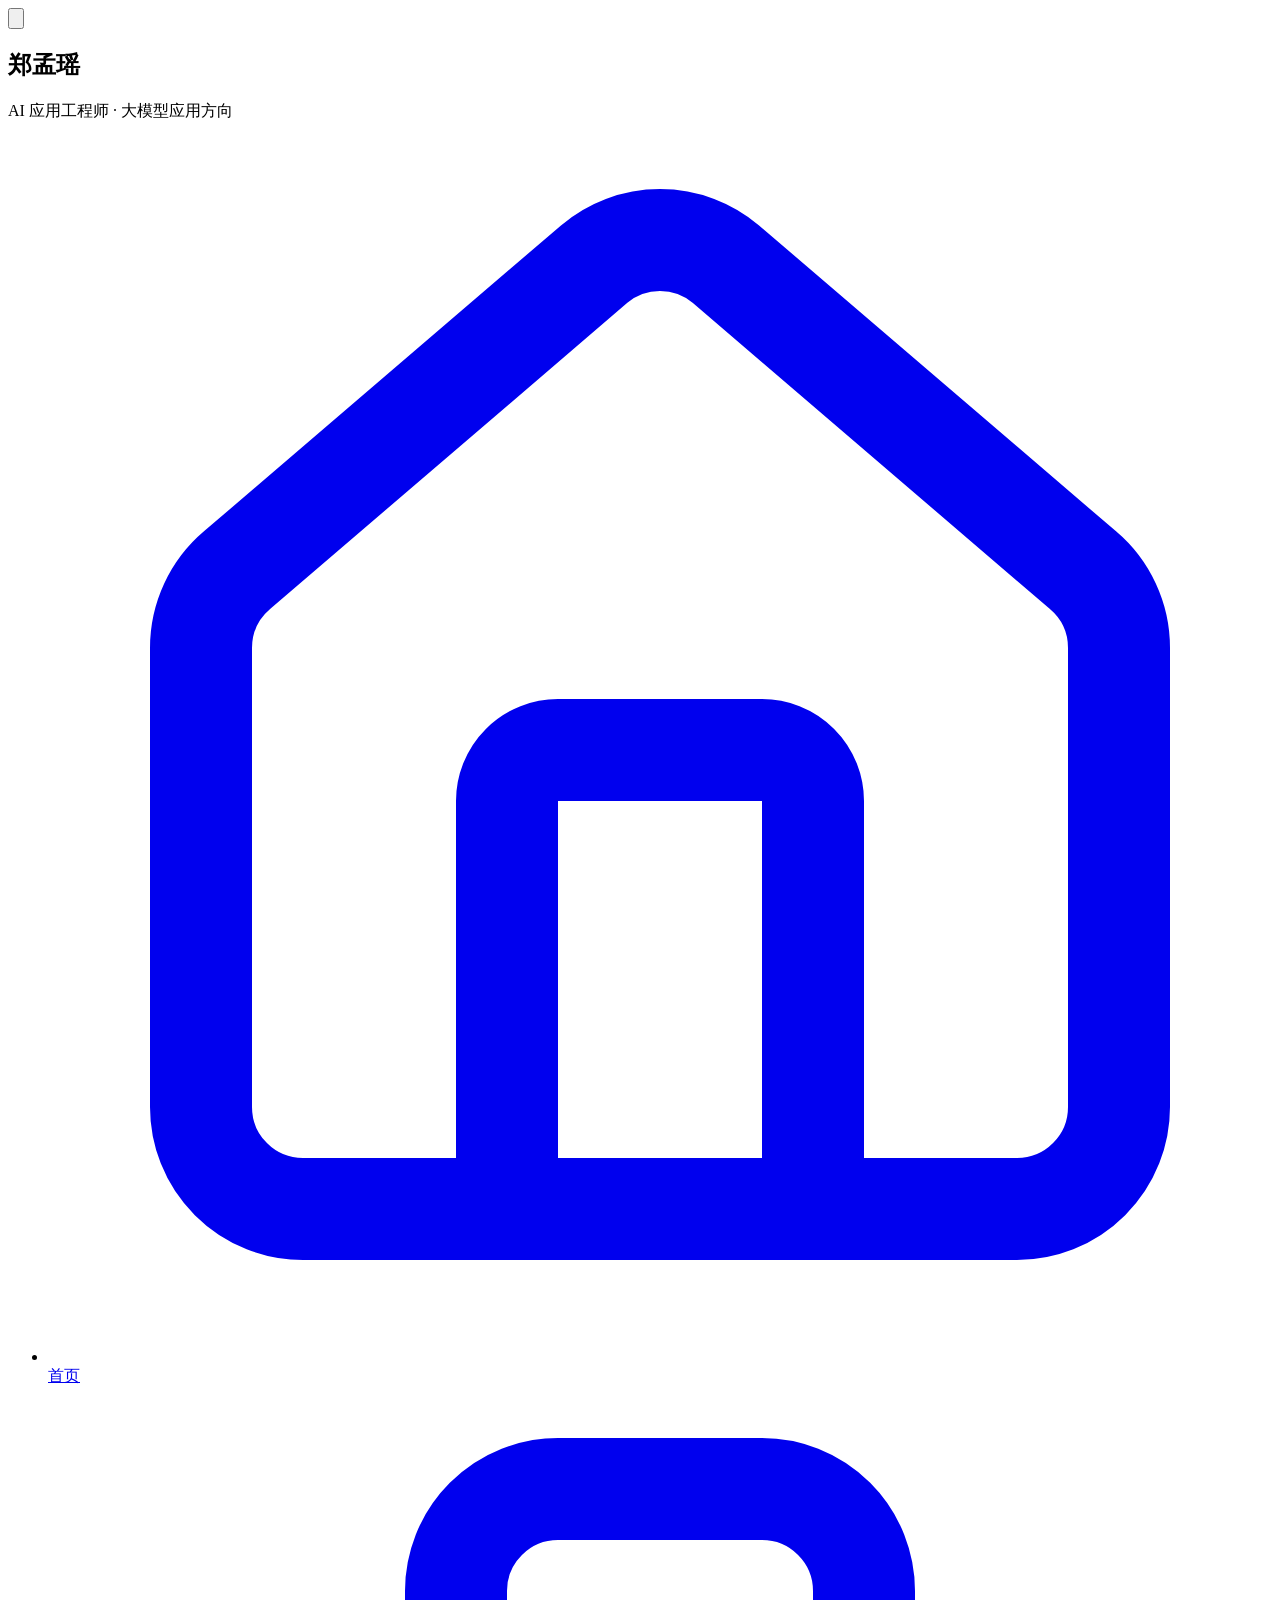
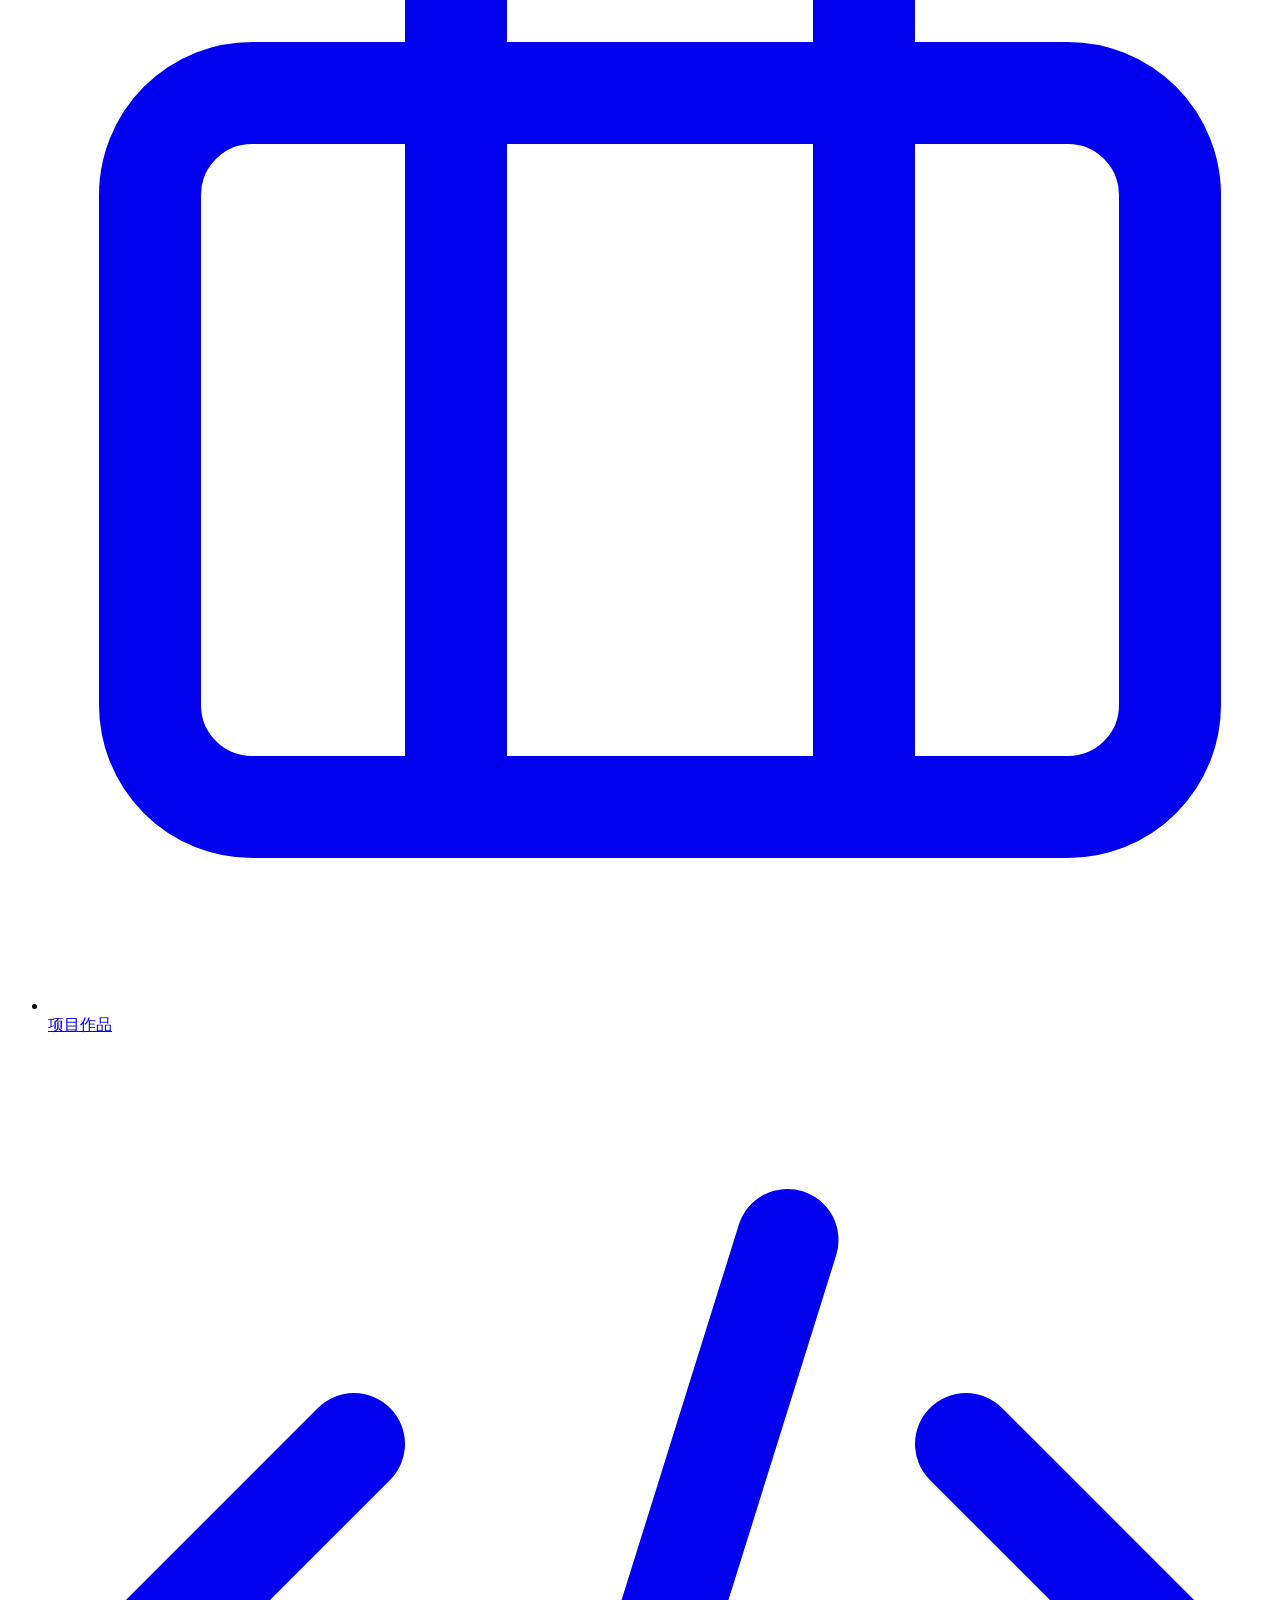
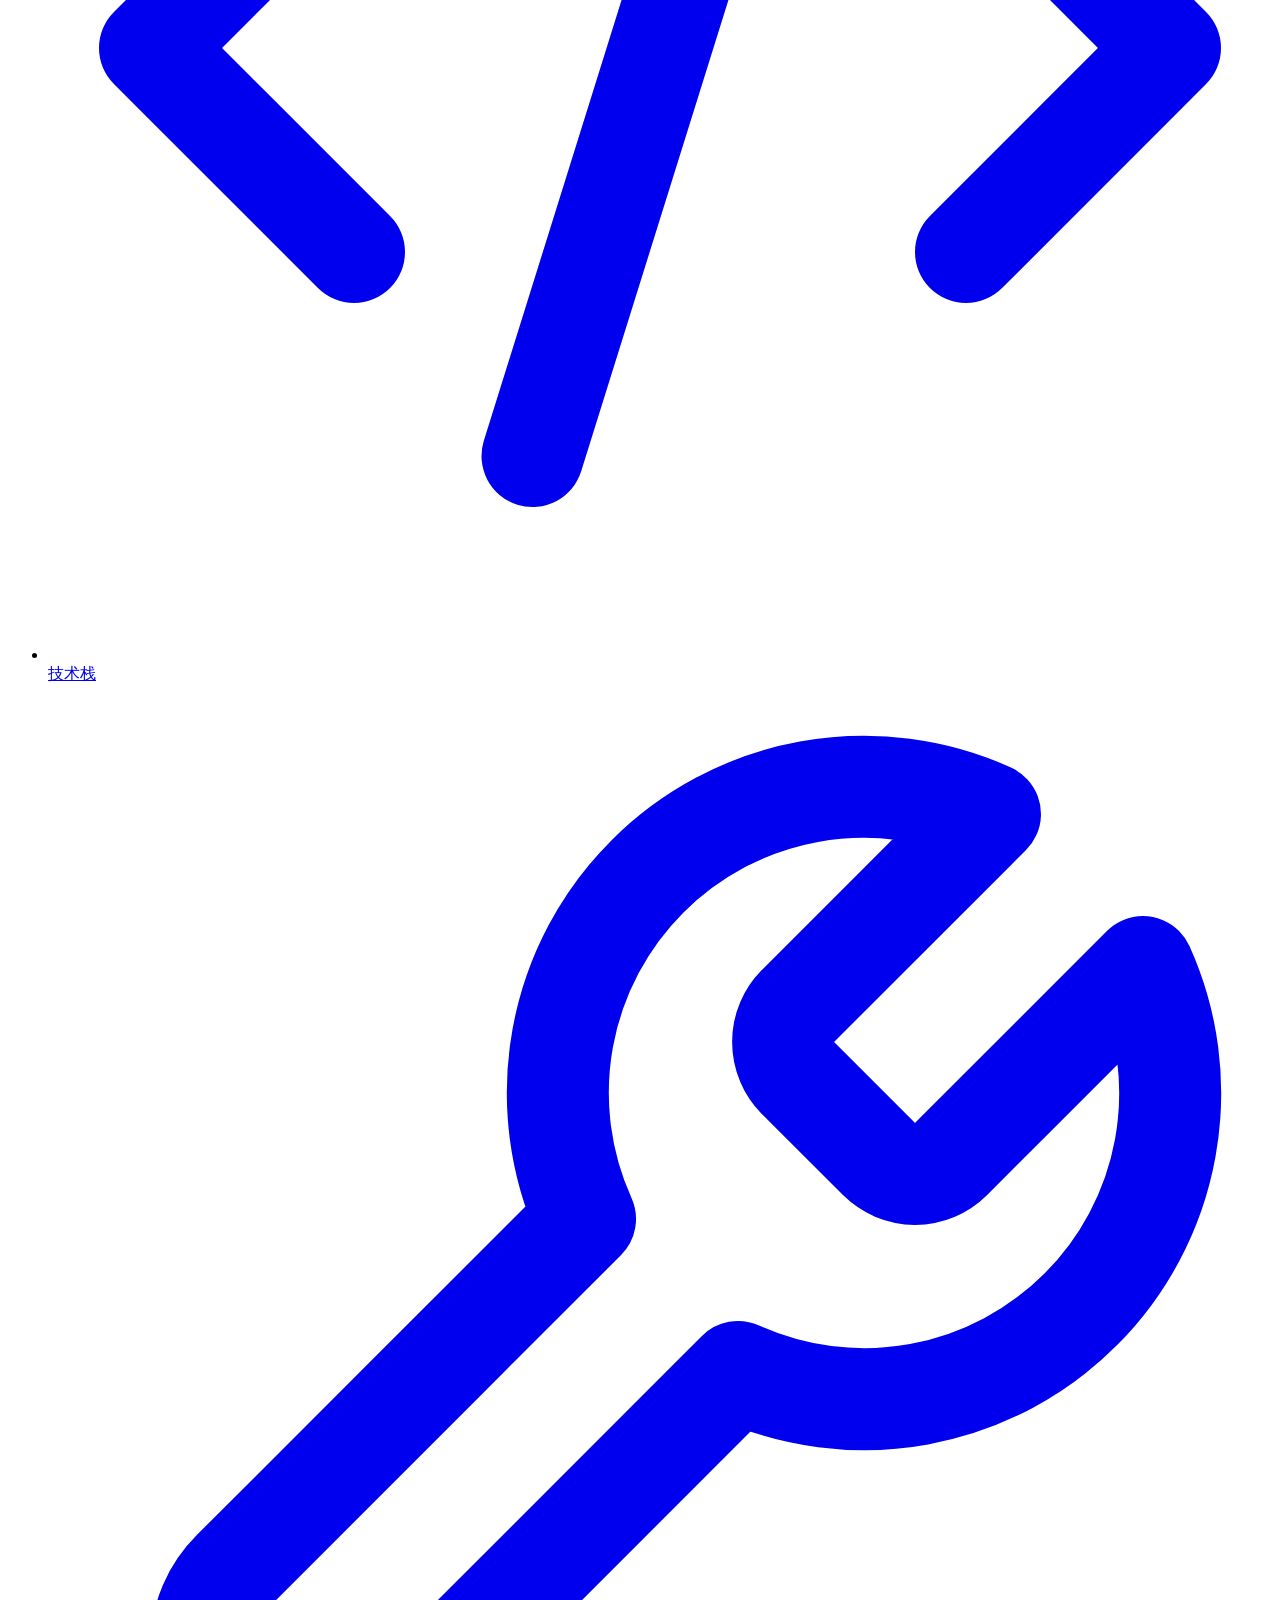
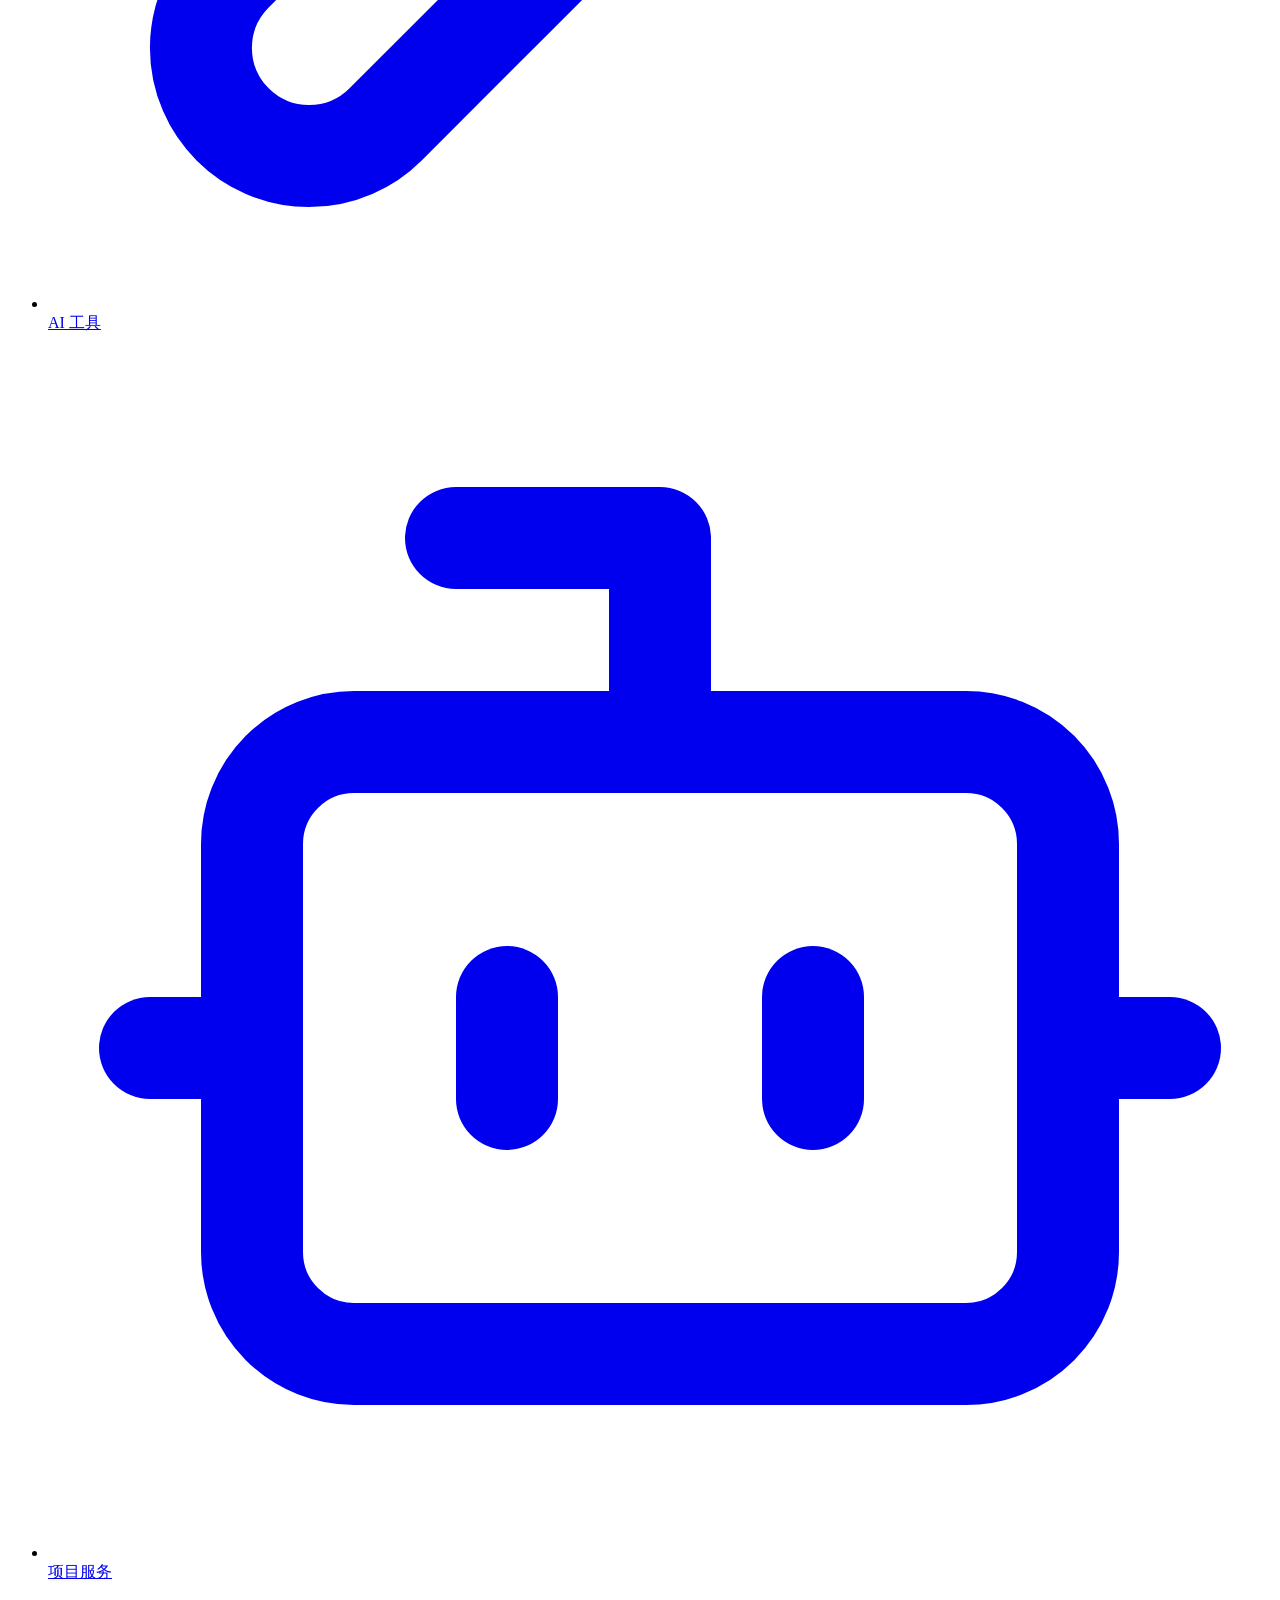
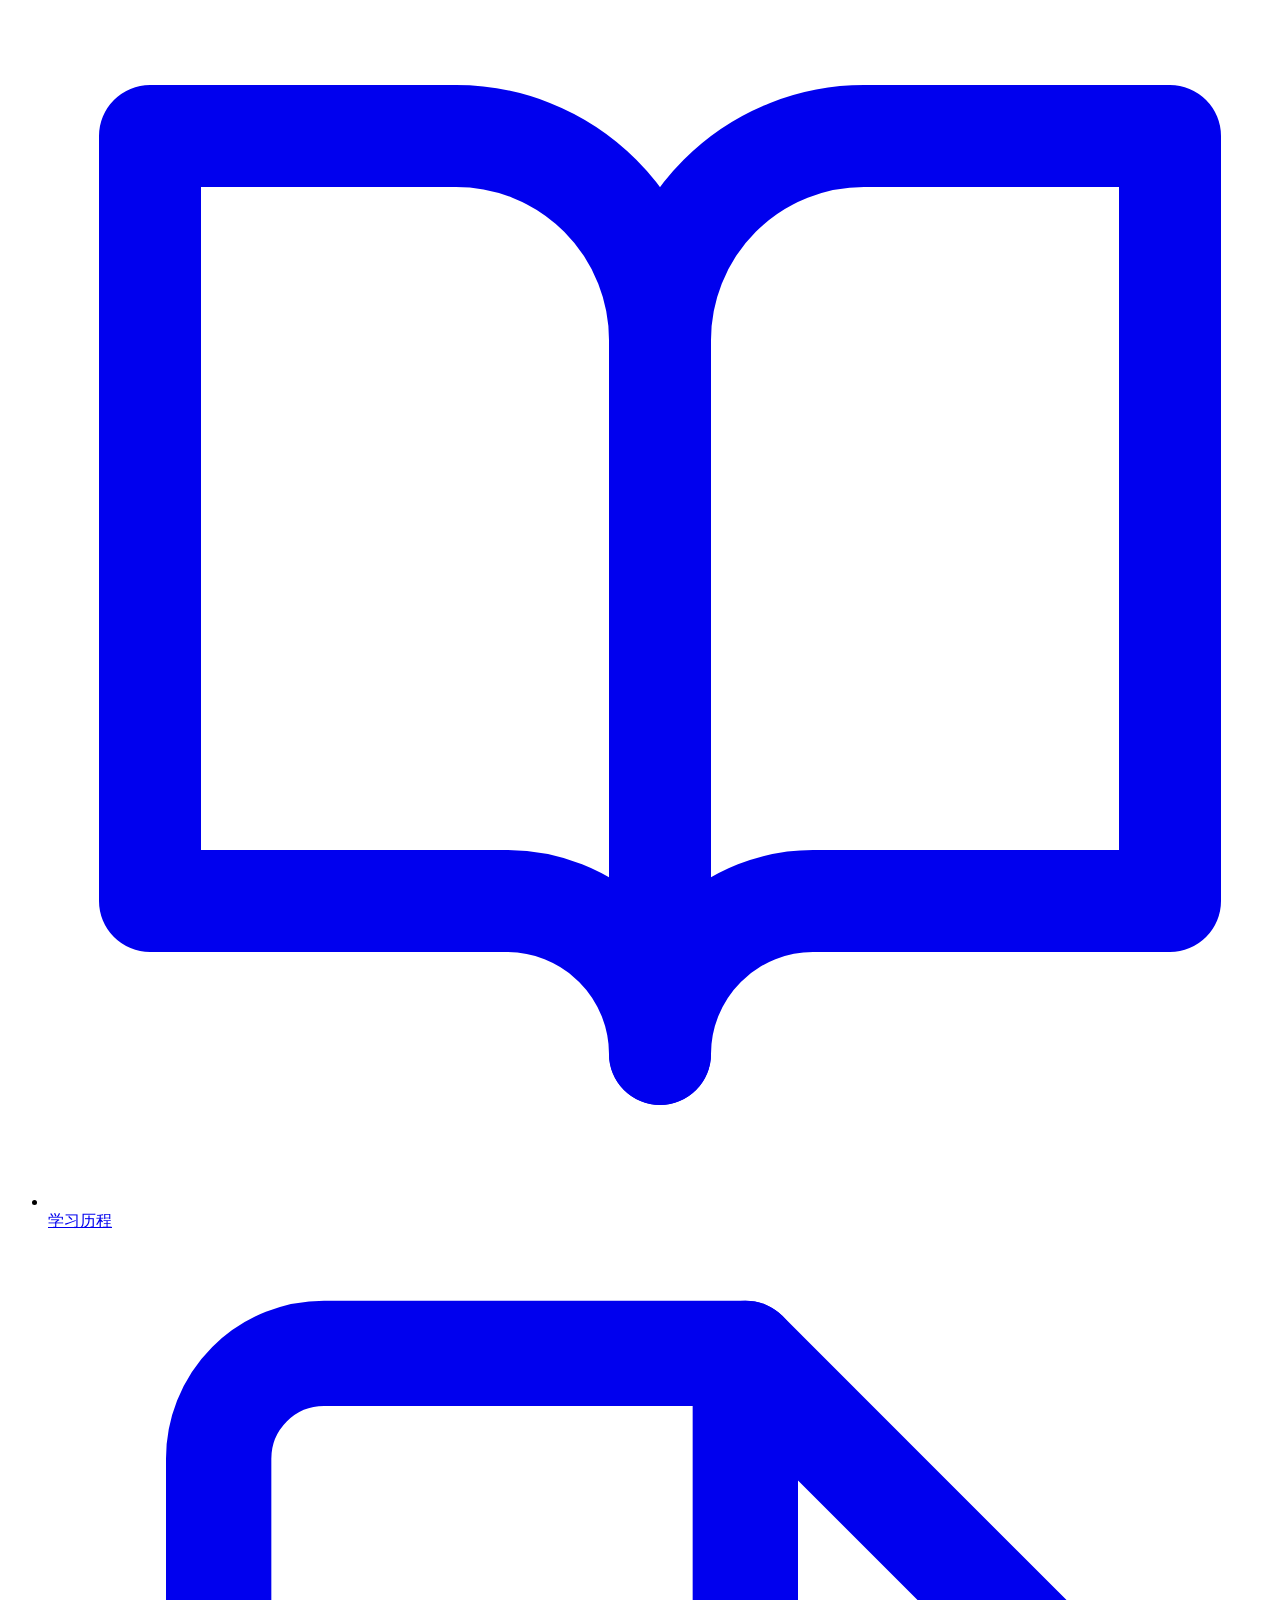
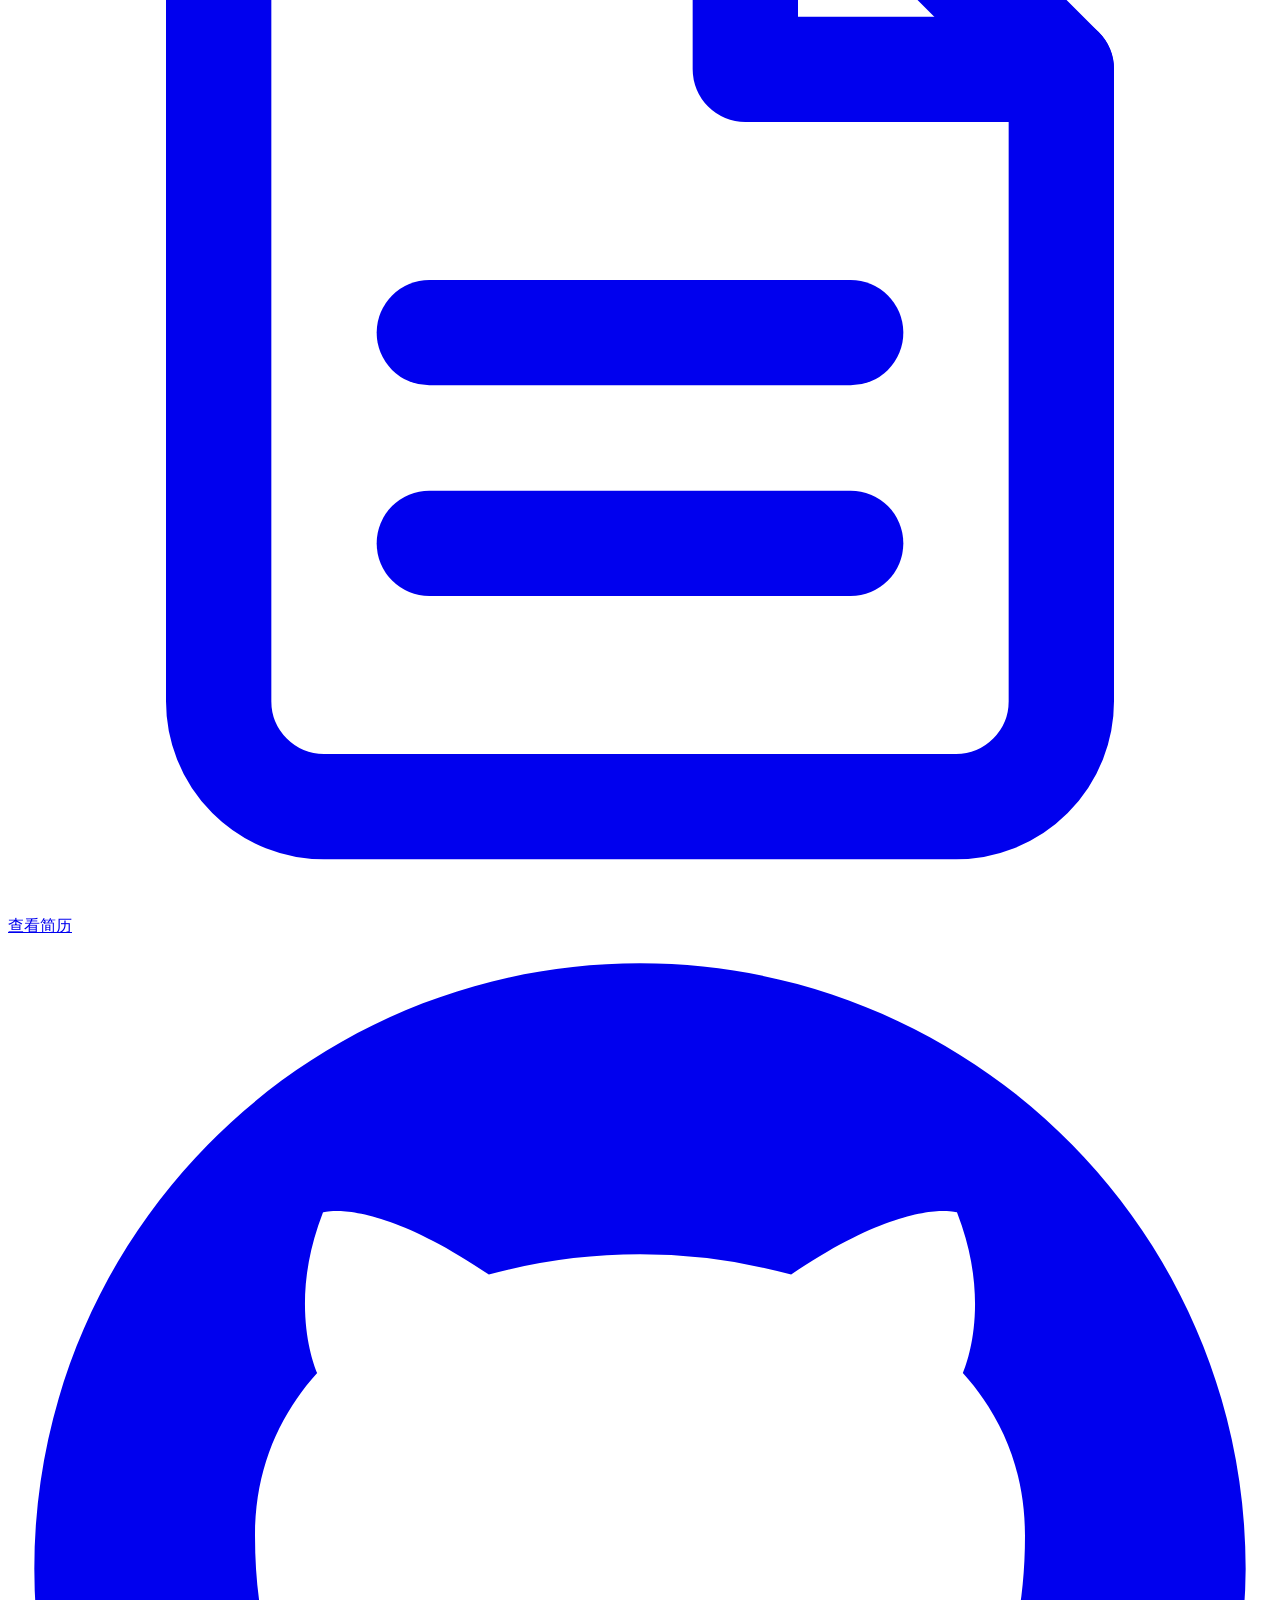
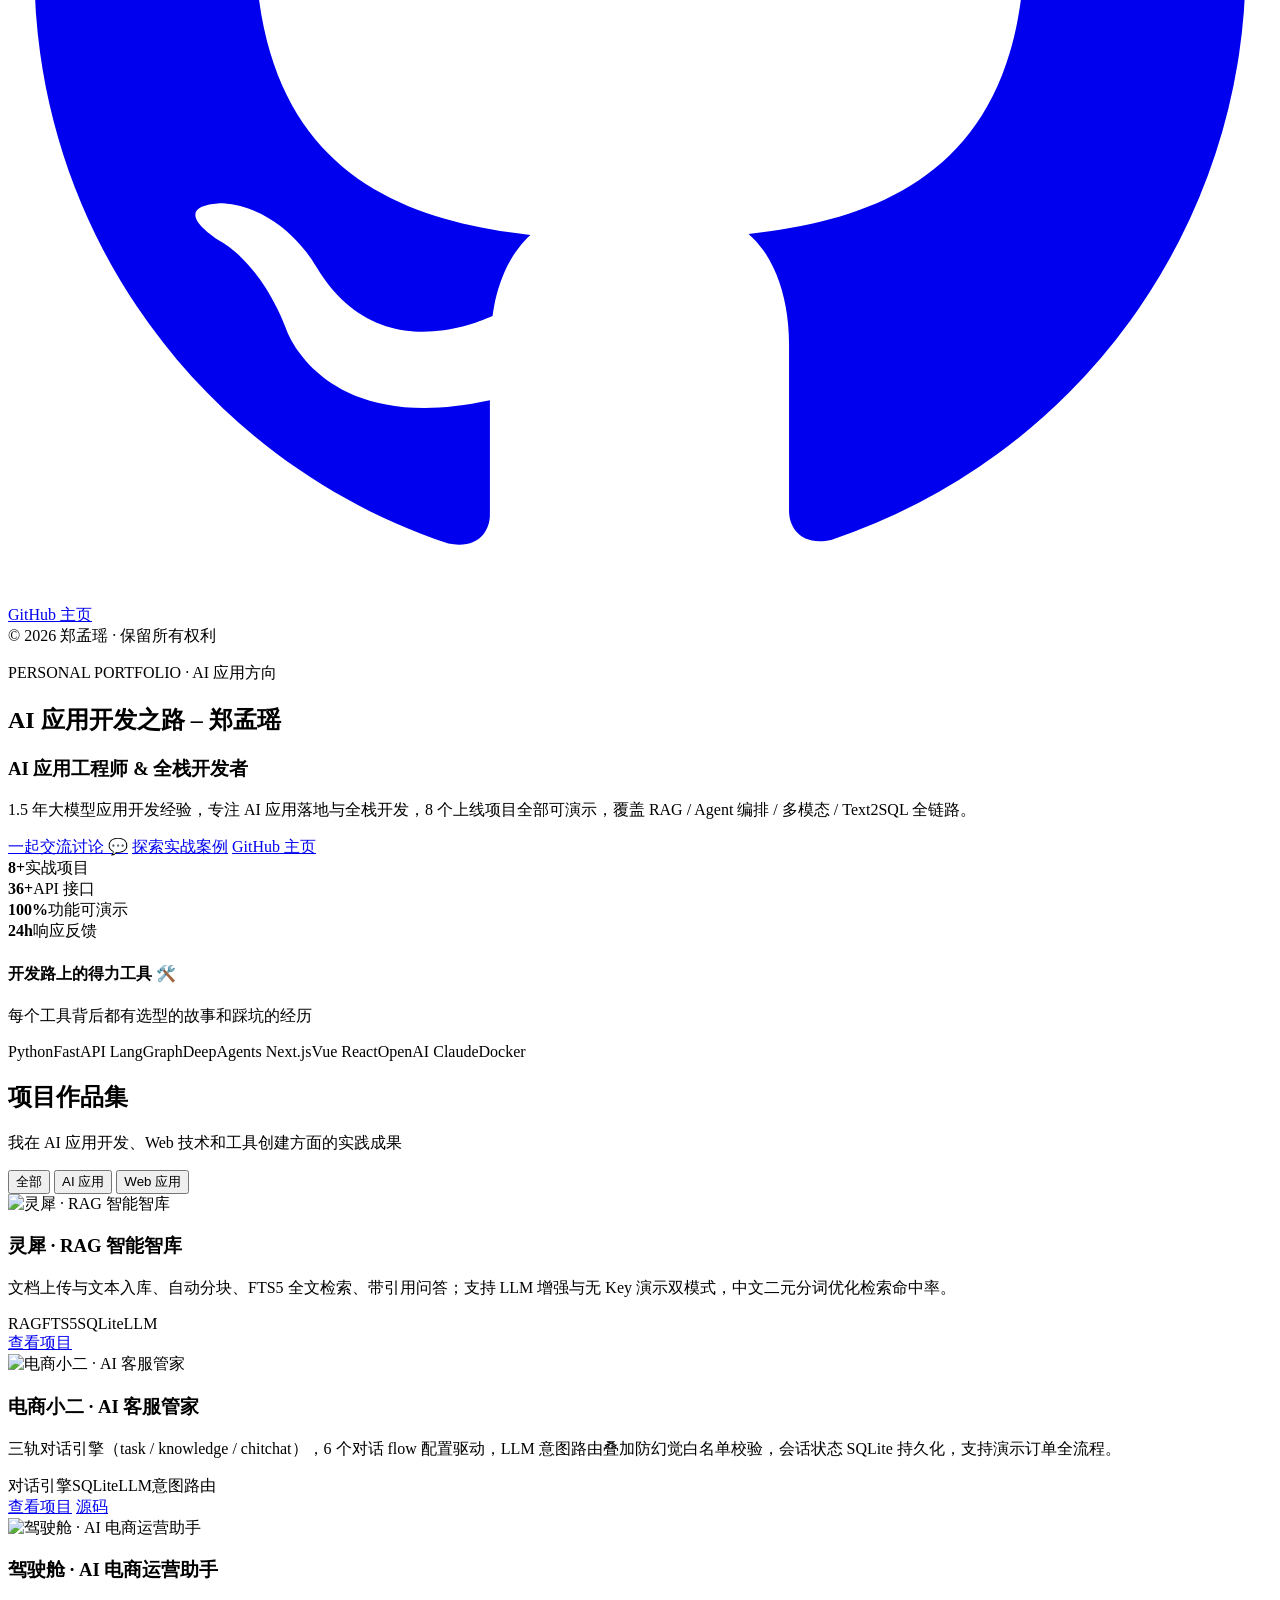
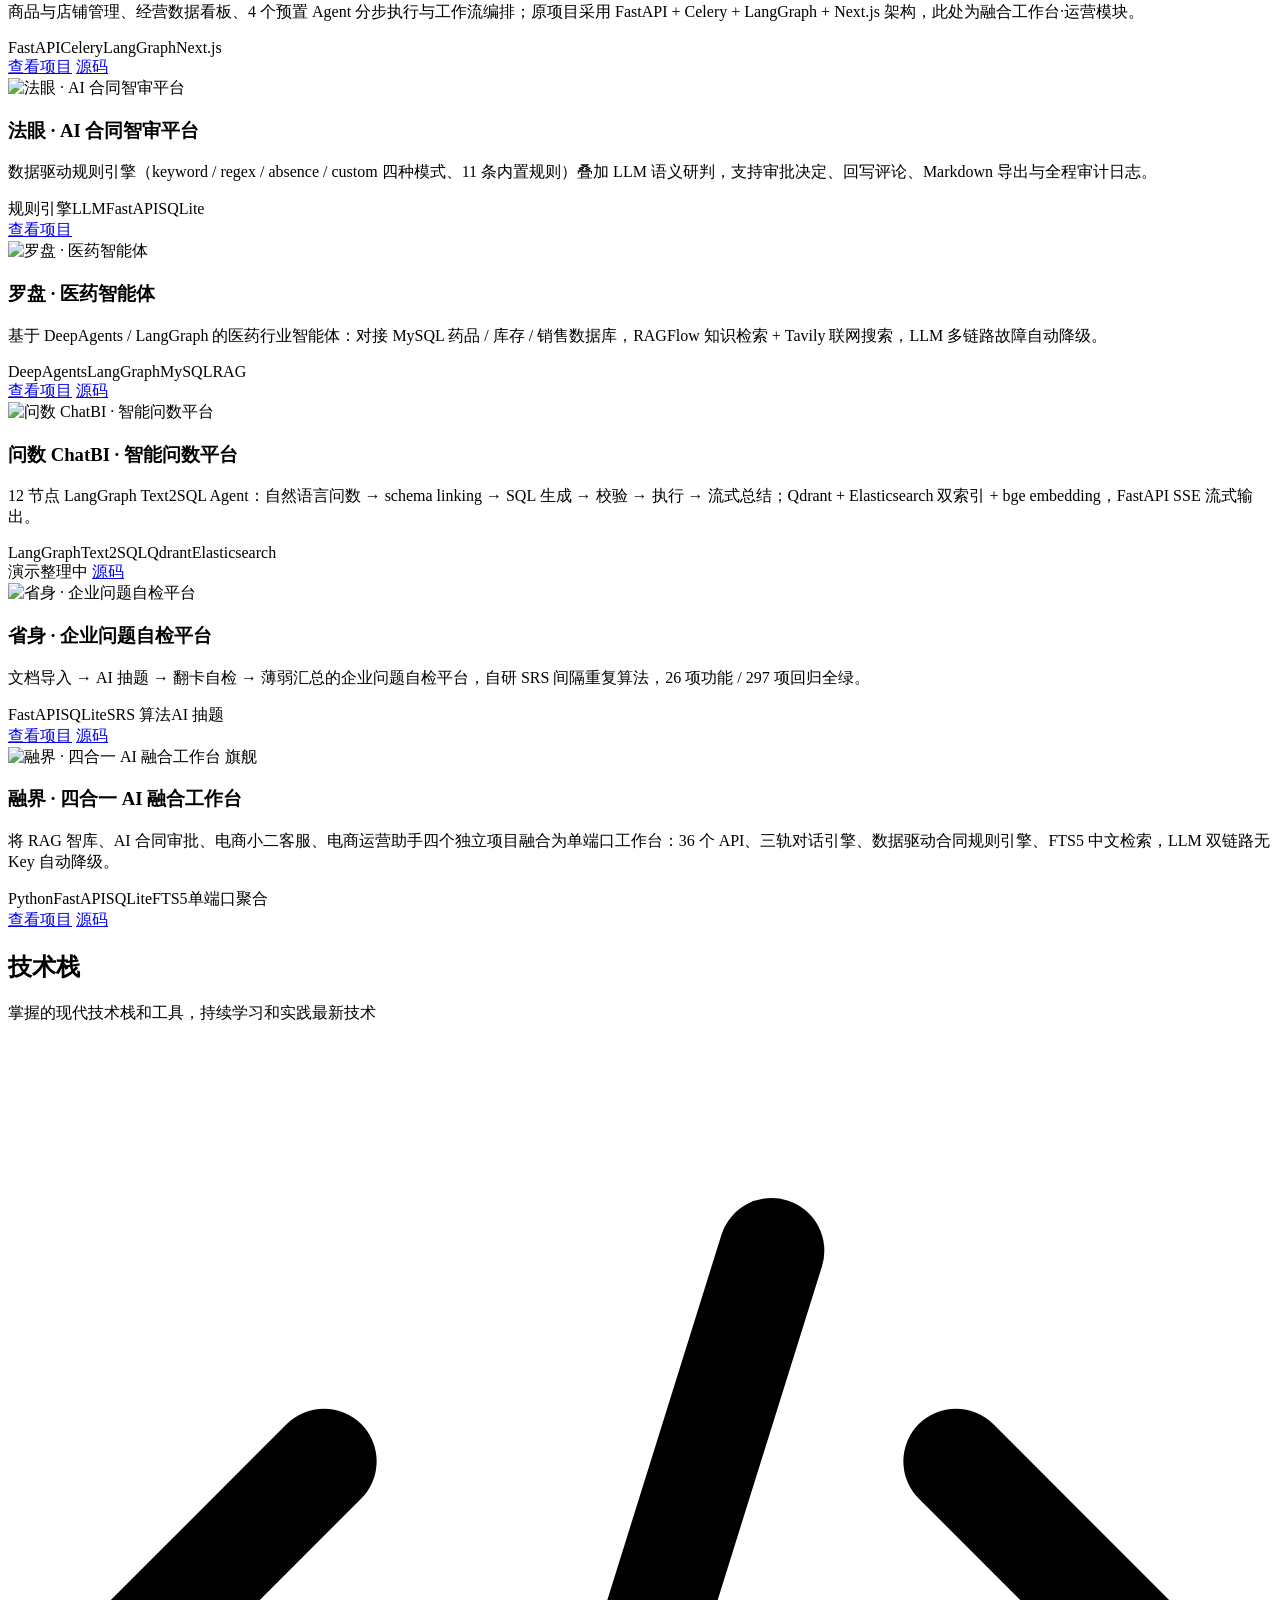
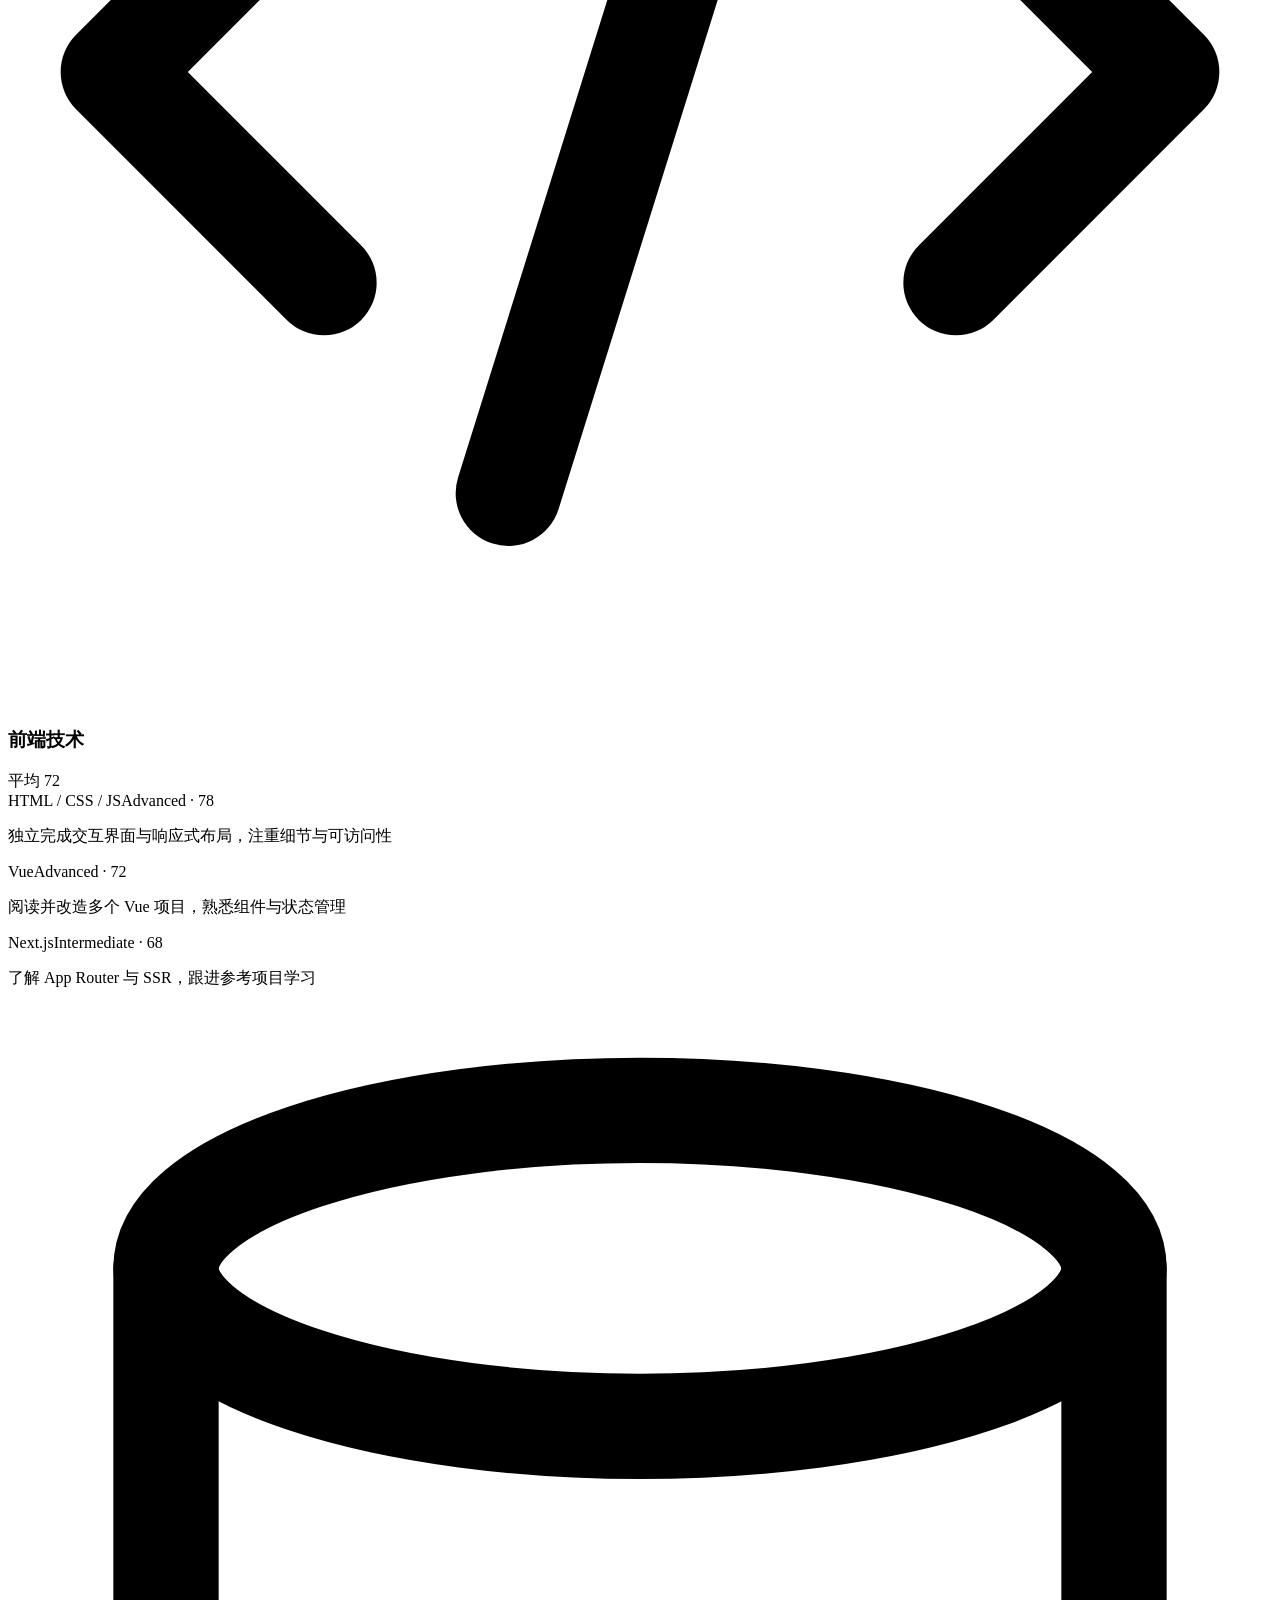
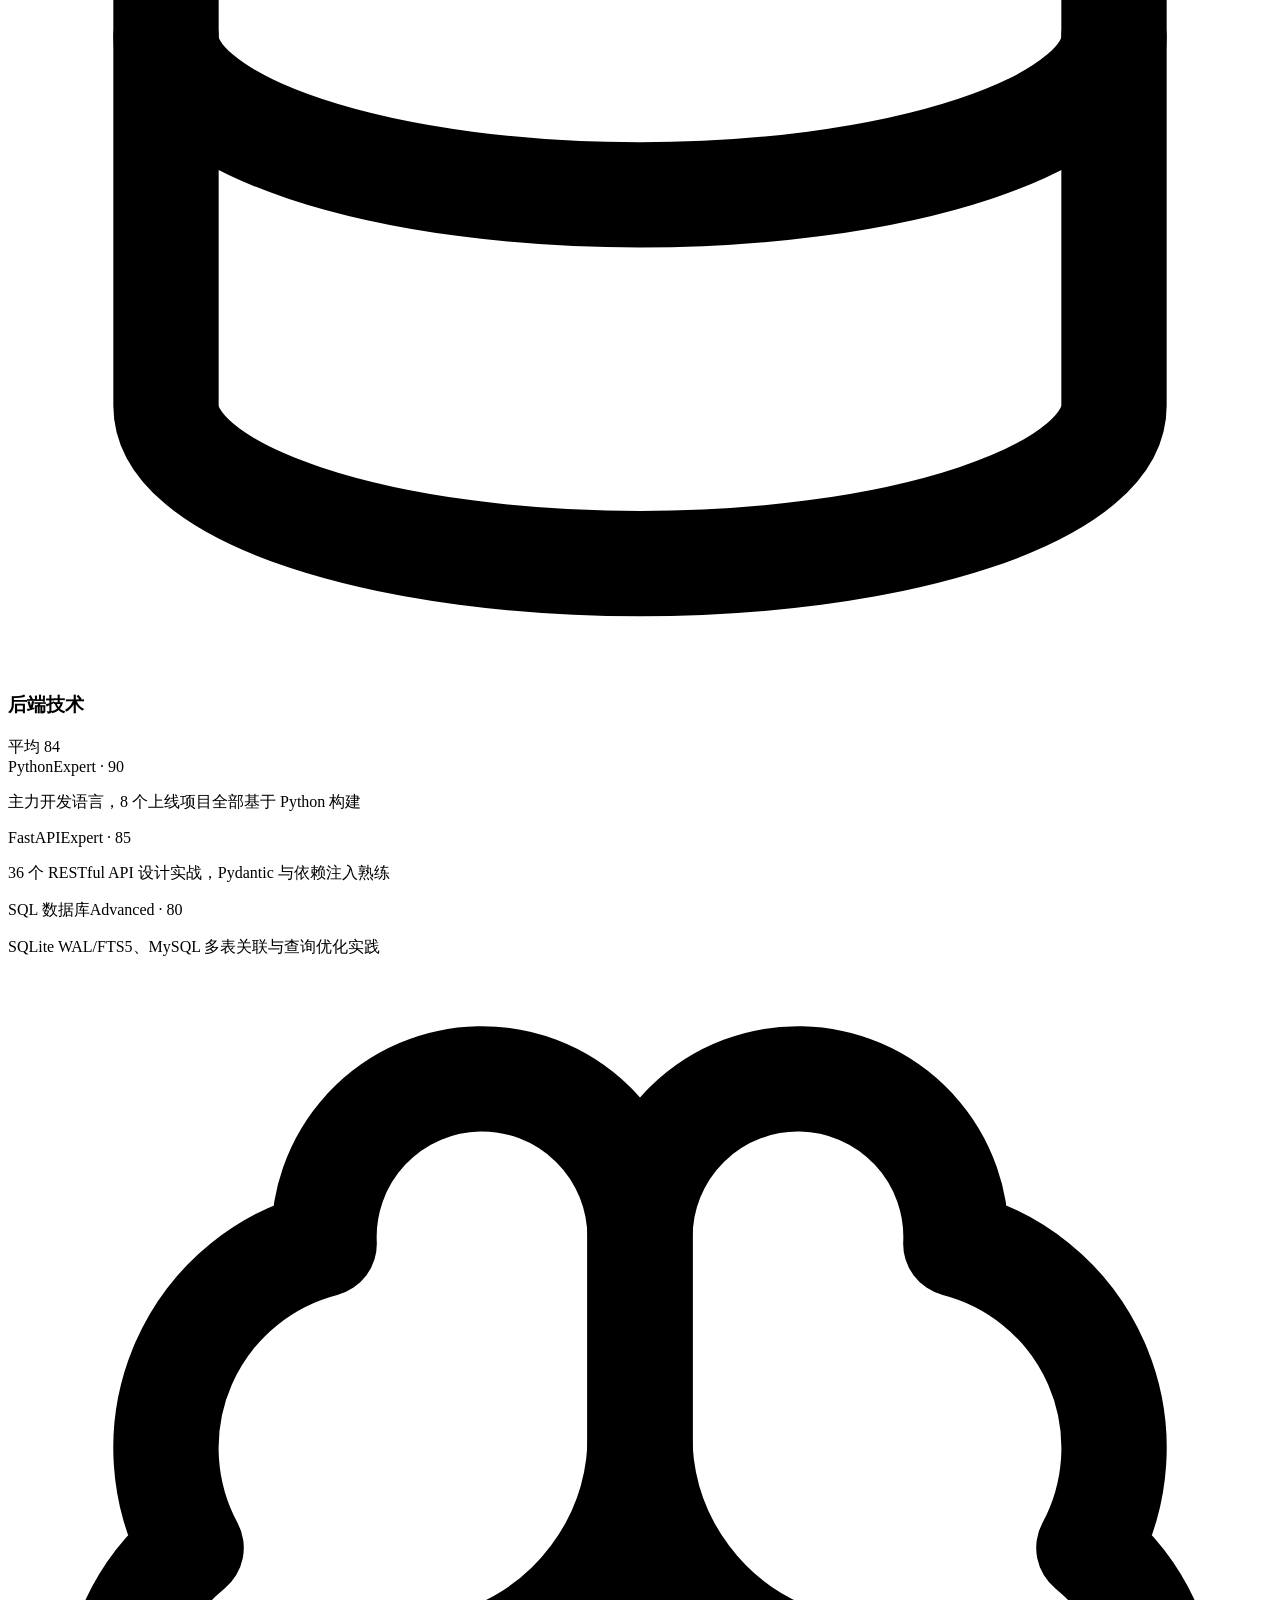
==== commit 93d0bed5: "feat: 简历页填入 PDF 真实内容并接入 GitHub 生态 - resume.html 按郑孟瑶简历.pdf 全量重写: 真实姓名/联系方式/求职意向/工作经历(口袋连锁便利公司)/5 个真实" ====
--- a/static/portfolio/index.html
+++ b/static/portfolio/index.html
@@ -3,8 +3,8 @@
 <head>
   <meta charset="UTF-8">
   <meta name="viewport" content="width=device-width, initial-scale=1.0">
-  <title>土豆的个人作品集 | AI 应用开发之路</title>
-  <meta name="description" content="土豆的个人作品集：AI 应用开发者 · 全栈开发者。RAG 智能智库、AI 合同审批、电商小二智能客服、AI 电商运营助手。">
+  <title>郑孟瑶的个人作品集 | AI 应用开发之路</title>
+  <meta name="description" content="郑孟瑶的个人作品集：AI 应用工程师 · 大模型应用方向。RAG 智能智库、AI 客服管家、电商运营助手、合同智审、医药智能体等 8 个上线项目，覆盖 RAG / Agent 编排 / 多模态 / Text2SQL 全链路。">
   <link rel="stylesheet" href="https://fonts.loli.net/css2?family=Inter:wght@400;500;600;700;800&family=JetBrains+Mono:wght@400;600&display=swap">
   <link rel="stylesheet" href="/portfolio/assets/style.css">
 </head>
@@ -18,8 +18,8 @@
   <!-- ===== 左侧玻璃侧边栏（参考站 fixed w-64 glass-nav）===== -->
   <aside class="sidebar" id="sidebar">
     <div class="sidebar-head">
-      <h1 class="sidebar-logo">土豆</h1>
-      <p class="sidebar-tag">AI 应用开发者 · 全栈开发者</p>
+      <h1 class="sidebar-logo">郑孟瑶</h1>
+      <p class="sidebar-tag">AI 应用工程师 · 大模型应用方向</p>
     </div>
     <nav class="sidebar-nav">
       <ul>
@@ -46,8 +46,12 @@
         <svg viewBox="0 0 24 24" fill="none" stroke="currentColor" stroke-width="2" stroke-linecap="round" stroke-linejoin="round"><path d="M14 2H6a2 2 0 0 0-2 2v16a2 2 0 0 0 2 2h12a2 2 0 0 0 2-2V8z"/><path d="M14 2v6h6"/><path d="M16 13H8"/><path d="M16 17H8"/></svg>
         <span>查看简历</span>
       </a>
+      <a class="nav-resume" href="https://github.com/itzmy-web" target="_blank" rel="noopener">
+        <svg viewBox="0 0 24 24" fill="currentColor" stroke="none"><path d="M12 .5C5.65.5.5 5.65.5 12c0 5.08 3.29 9.39 7.86 10.91.58.11.79-.25.79-.55v-2.17c-3.2.7-3.87-1.36-3.87-1.36-.52-1.33-1.28-1.68-1.28-1.68-1.04-.71.08-.7.08-.7 1.15.08 1.76 1.18 1.76 1.18 1.03 1.76 2.7 1.25 3.36.96.1-.75.4-1.25.72-1.54-2.55-.29-5.23-1.28-5.23-5.68 0-1.26.45-2.28 1.18-3.09-.12-.29-.51-1.46.11-3.05 0 0 .96-.31 3.15 1.18a10.9 10.9 0 0 1 5.74 0c2.19-1.49 3.15-1.18 3.15-1.18.62 1.59.23 2.76.11 3.05.73.81 1.18 1.83 1.18 3.09 0 4.41-2.69 5.38-5.25 5.66.41.35.77 1.05.77 2.12v3.14c0 .3.21.67.8.55A11.51 11.51 0 0 0 23.5 12C23.5 5.65 18.35.5 12 .5z"/></svg>
+        <span>GitHub 主页</span>
+      </a>
     </nav>
-    <div class="sidebar-foot">© 2026 土豆 · 保留所有权利</div>
+    <div class="sidebar-foot">© 2026 郑孟瑶 · 保留所有权利</div>
   </aside>
 
   <!-- ===== 主内容区 ===== -->
@@ -63,12 +67,13 @@
     <section class="hero" id="home">
       <div class="hero-inner">
         <p class="hero-badge reveal">PERSONAL PORTFOLIO · AI 应用方向</p>
-        <h1 class="hero-title reveal">AI 应用<span class="grad-text">开发之路</span> – 土豆</h1>
-        <h3 class="hero-sub reveal">AI 应用开发者 &amp; 全栈开发者</h3>
-        <p class="hero-desc reveal">专注 AI 应用落地与全栈开发，分享从 0→1 的实战经验、技术选型与踩坑记录，8 个上线项目全部可演示。</p>
+        <h1 class="hero-title reveal">AI 应用<span class="grad-text">开发之路</span> – 郑孟瑶</h1>
+        <h3 class="hero-sub reveal">AI 应用工程师 &amp; 全栈开发者</h3>
+        <p class="hero-desc reveal">1.5 年大模型应用开发经验，专注 AI 应用落地与全栈开发，8 个上线项目全部可演示，覆盖 RAG / Agent 编排 / 多模态 / Text2SQL 全链路。</p>
         <div class="hero-cta reveal">
           <a class="btn btn-primary" href="https://wx.mail.qq.com/" target="_blank" rel="noopener">一起交流讨论 💬</a>
           <a class="btn btn-outline" href="#projects">探索实战案例</a>
+          <a class="btn btn-outline" href="https://github.com/itzmy-web" target="_blank" rel="noopener">GitHub 主页</a>
         </div>
         <div class="hero-stats reveal">
           <div class="glass-ultra stat-card"><b>8+</b><span>实战项目</span></div>
@@ -127,6 +132,7 @@
               <div class="p-tags"><span>对话引擎</span><span>SQLite</span><span>LLM</span><span>意图路由</span></div>
               <div class="p-actions">
                 <a class="p-btn primary" href="https://dianshang-xiaoer-cs.app.workbuddy.host/" target="_blank" rel="noopener">查看项目</a>
+                <a class="p-btn ghost" href="https://github.com/itzmy-web/5.dianshang-xiaoer-cs.app" target="_blank" rel="noopener">源码</a>
               </div>
             </div>
           </article>
@@ -141,6 +147,7 @@
               <div class="p-tags"><span>FastAPI</span><span>Celery</span><span>LangGraph</span><span>Next.js</span></div>
               <div class="p-actions">
                 <a class="p-btn primary" href="https://fusion-workbench-confirm.app.workbuddy.host/#ops" target="_blank" rel="noopener">查看项目</a>
+                <a class="p-btn ghost" href="https://github.com/itzmy-web/7.ecommerce-assistant-demo.app" target="_blank" rel="noopener">源码</a>
               </div>
             </div>
           </article>
@@ -169,6 +176,7 @@
               <div class="p-tags"><span>DeepAgents</span><span>LangGraph</span><span>MySQL</span><span>RAG</span></div>
               <div class="p-actions">
                 <a class="p-btn primary" href="https://compass-pharma-agent.app.workbuddy.host/" target="_blank" rel="noopener">查看项目</a>
+                <a class="p-btn ghost" href="https://github.com/itzmy-web/6.compass-pharma-cloud" target="_blank" rel="noopener">源码</a>
               </div>
             </div>
           </article>
@@ -183,6 +191,7 @@
               <div class="p-tags"><span>LangGraph</span><span>Text2SQL</span><span>Qdrant</span><span>Elasticsearch</span></div>
               <div class="p-actions">
                 <span class="p-btn ghost p-btn-disabled">演示整理中</span>
+                <a class="p-btn ghost" href="https://github.com/itzmy-web/4.wenshu-chatbi-cloud.app" target="_blank" rel="noopener">源码</a>
               </div>
             </div>
           </article>
@@ -197,6 +206,7 @@
               <div class="p-tags"><span>FastAPI</span><span>SQLite</span><span>SRS 算法</span><span>AI 抽题</span></div>
               <div class="p-actions">
                 <a class="p-btn primary" href="https://question-self-check.app.workbuddy.host/" target="_blank" rel="noopener">查看项目</a>
+                <a class="p-btn ghost" href="https://github.com/itzmy-web/2.question-self-check" target="_blank" rel="noopener">源码</a>
               </div>
             </div>
           </article>
@@ -540,7 +550,7 @@
     <!-- ===== 页脚 ===== -->
     <footer class="footer">
       <div class="footer-inner">
-        <p class="footer-copy">© <span id="year">2026</span> 土豆 · 个人作品集 · Built with FastAPI, SQLite, and <span class="footer-love">❤</span></p>
+        <p class="footer-copy">© <span id="year">2026</span> 郑孟瑶 · 个人作品集 · Built with FastAPI, SQLite, and <span class="footer-love">❤</span></p>
         <div class="footer-links">
           <a href="/portfolio/resume.html">查看简历</a>
           <a href="https://github.com/itzmy-web" target="_blank" rel="noopener">GitHub</a>
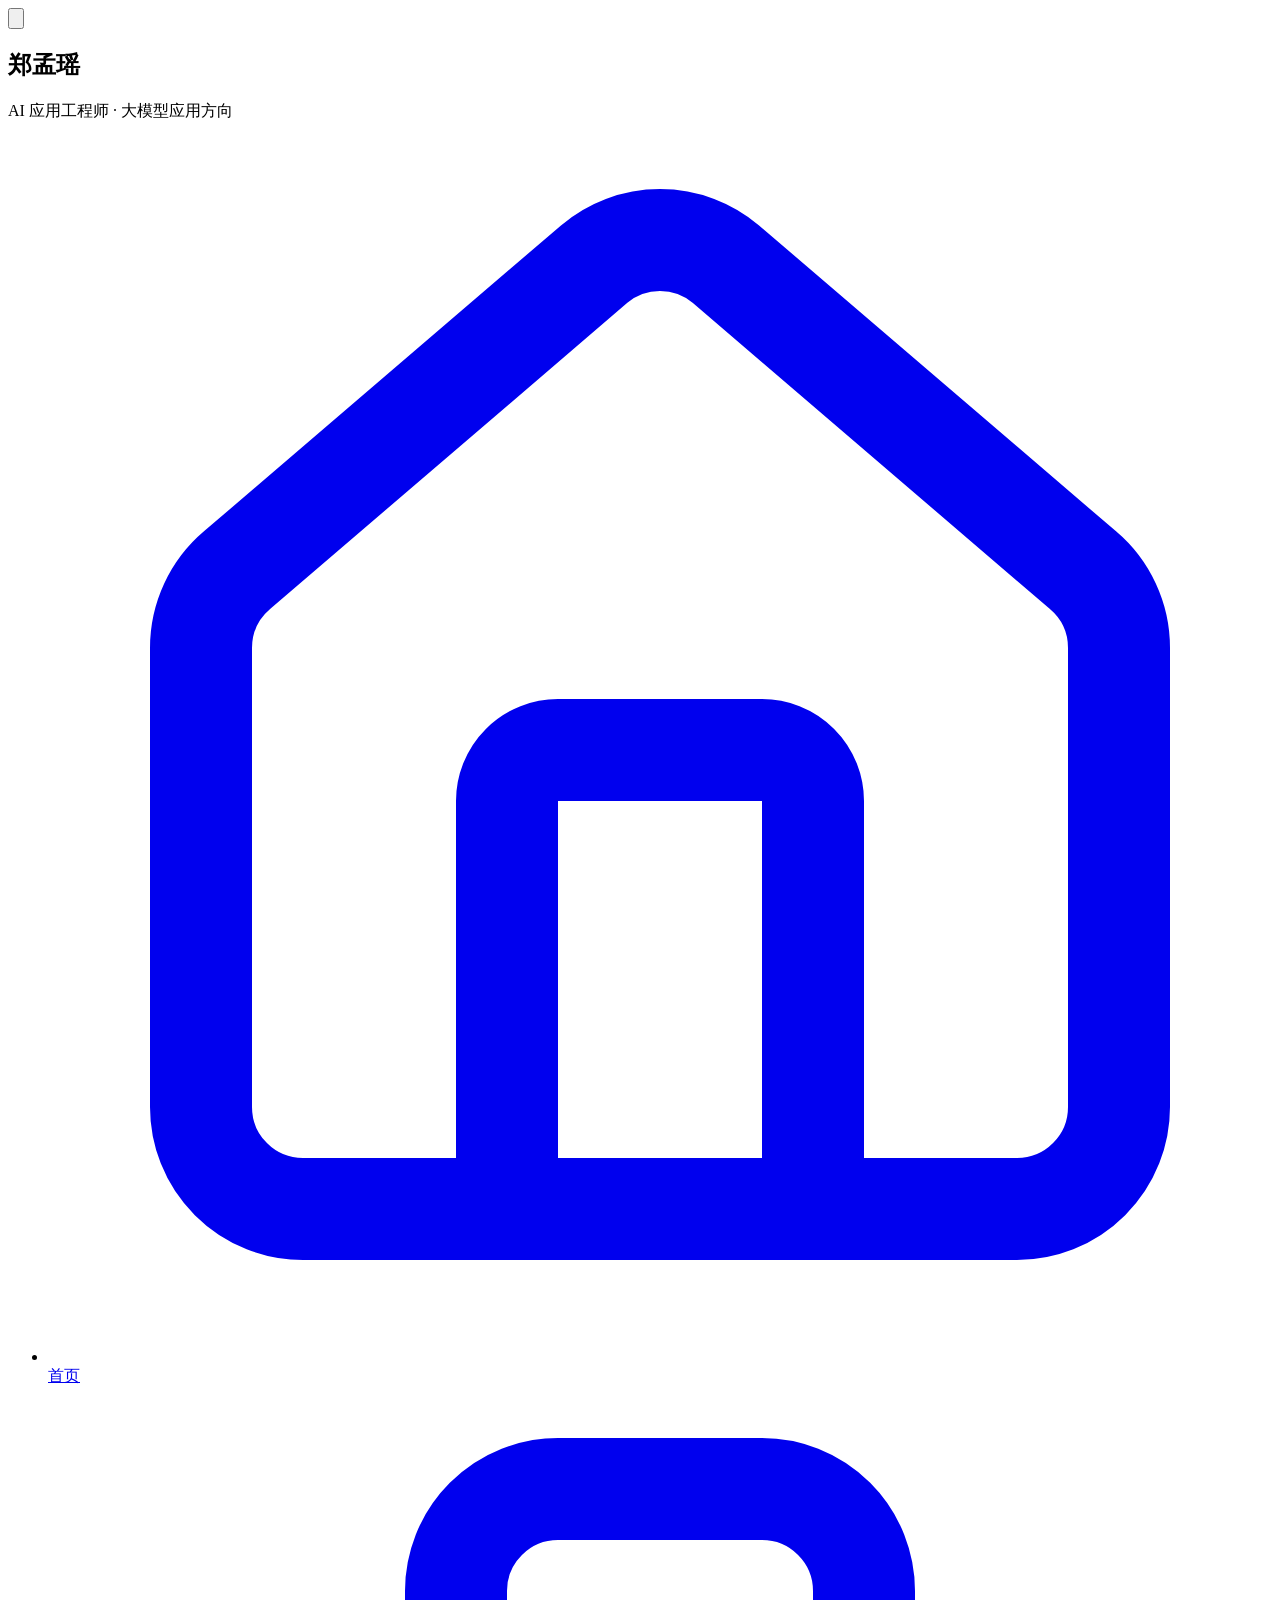
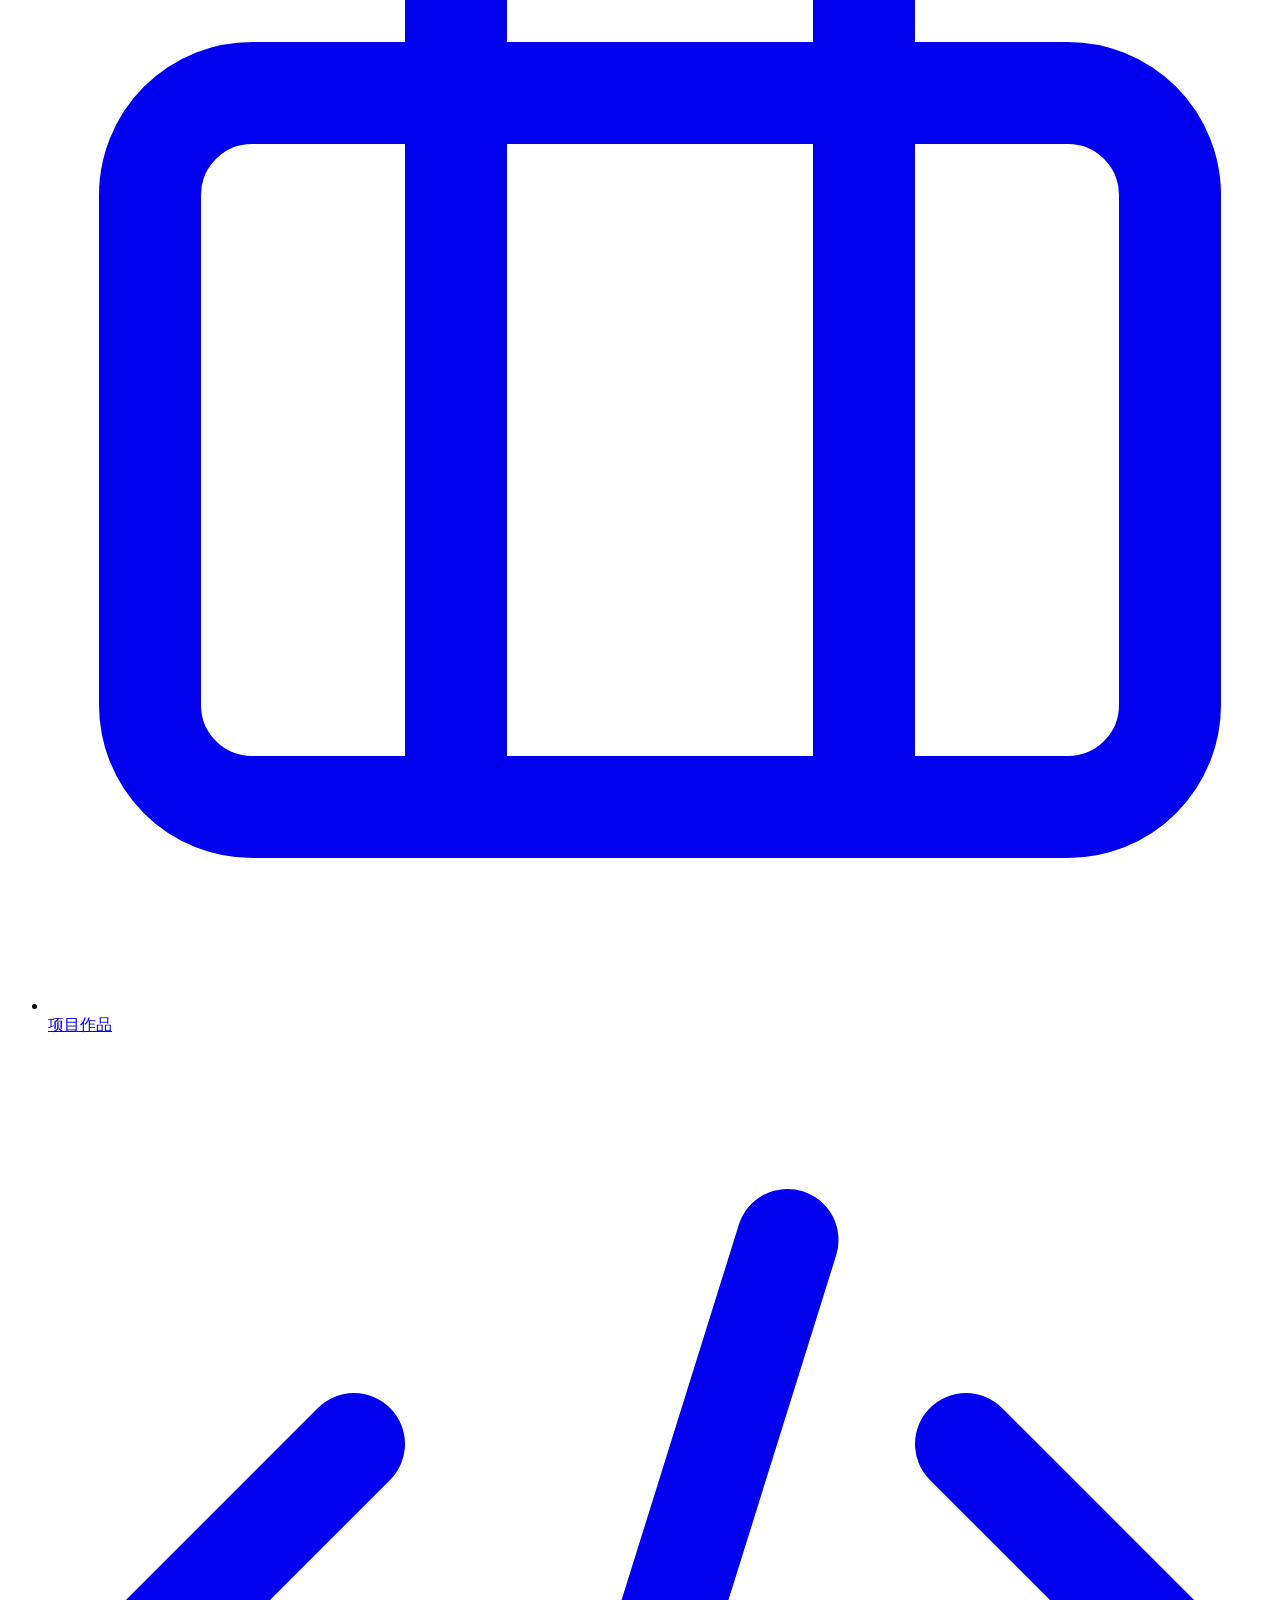
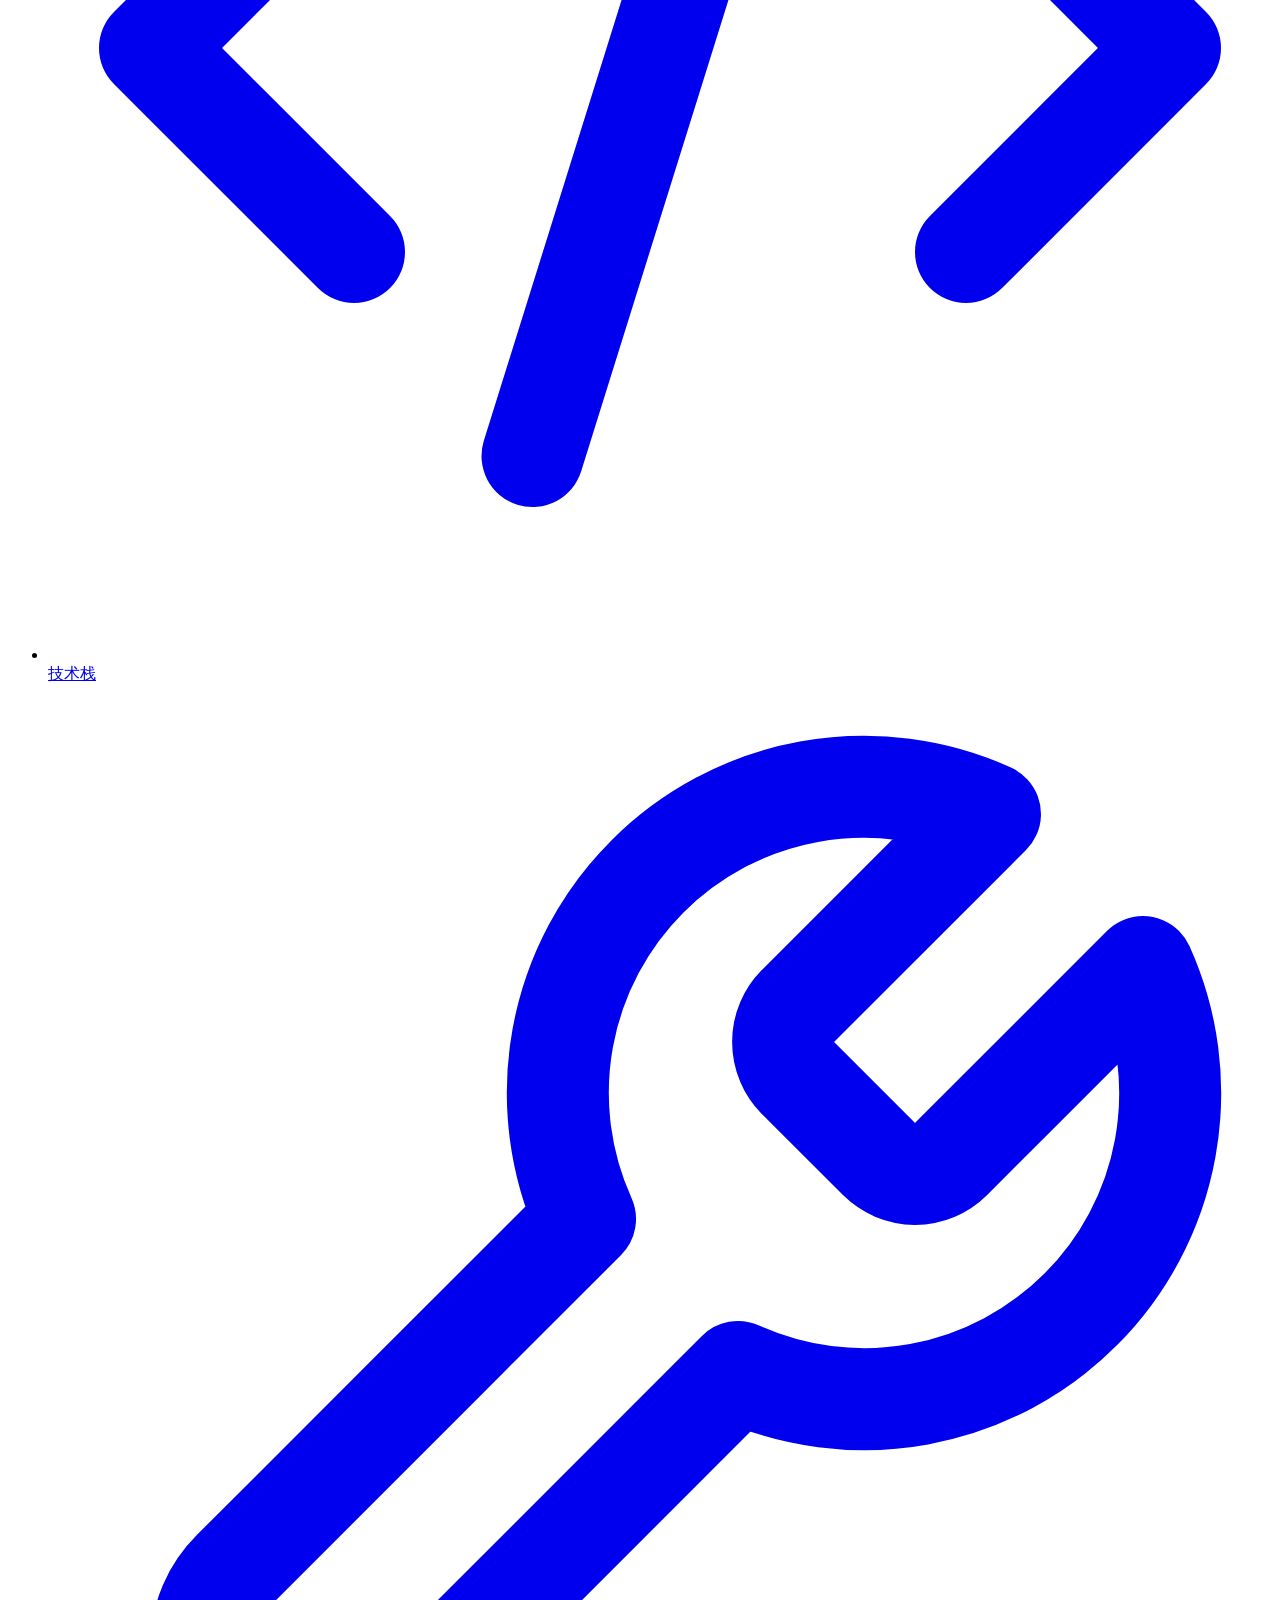
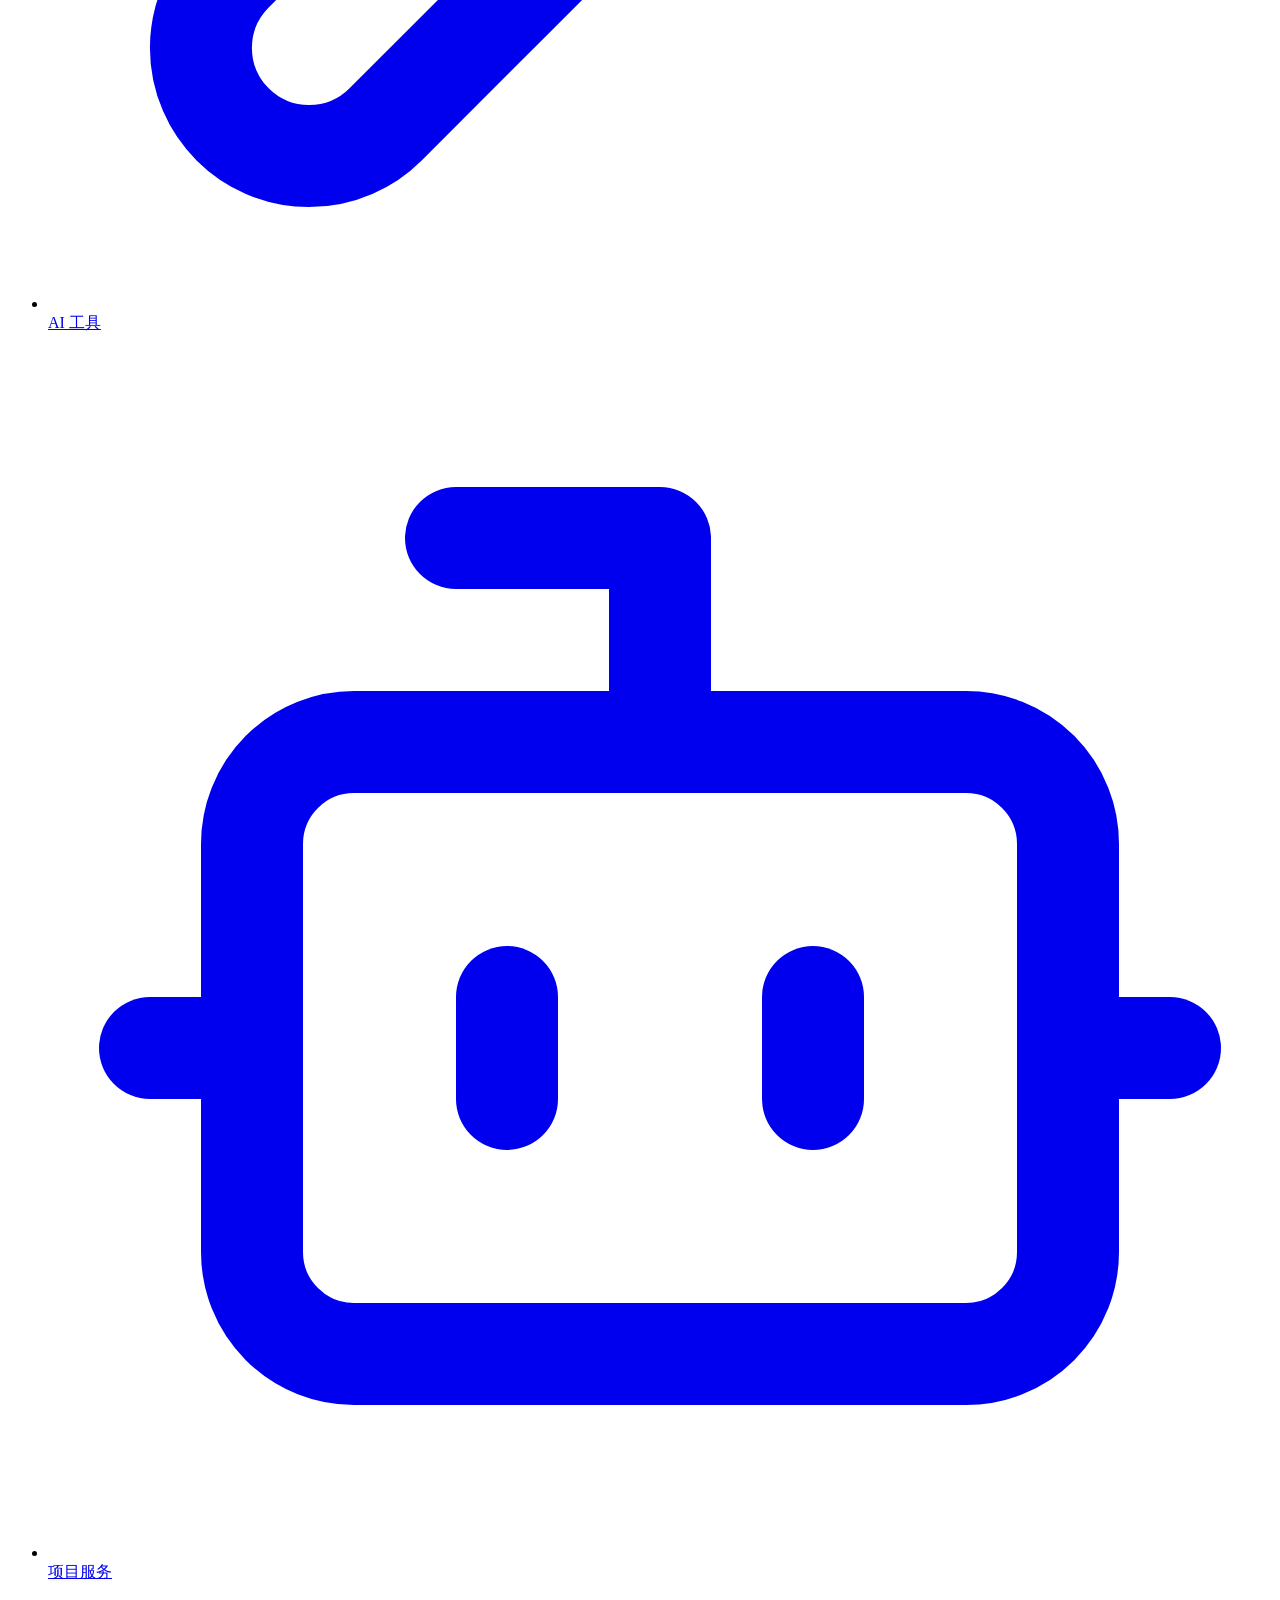
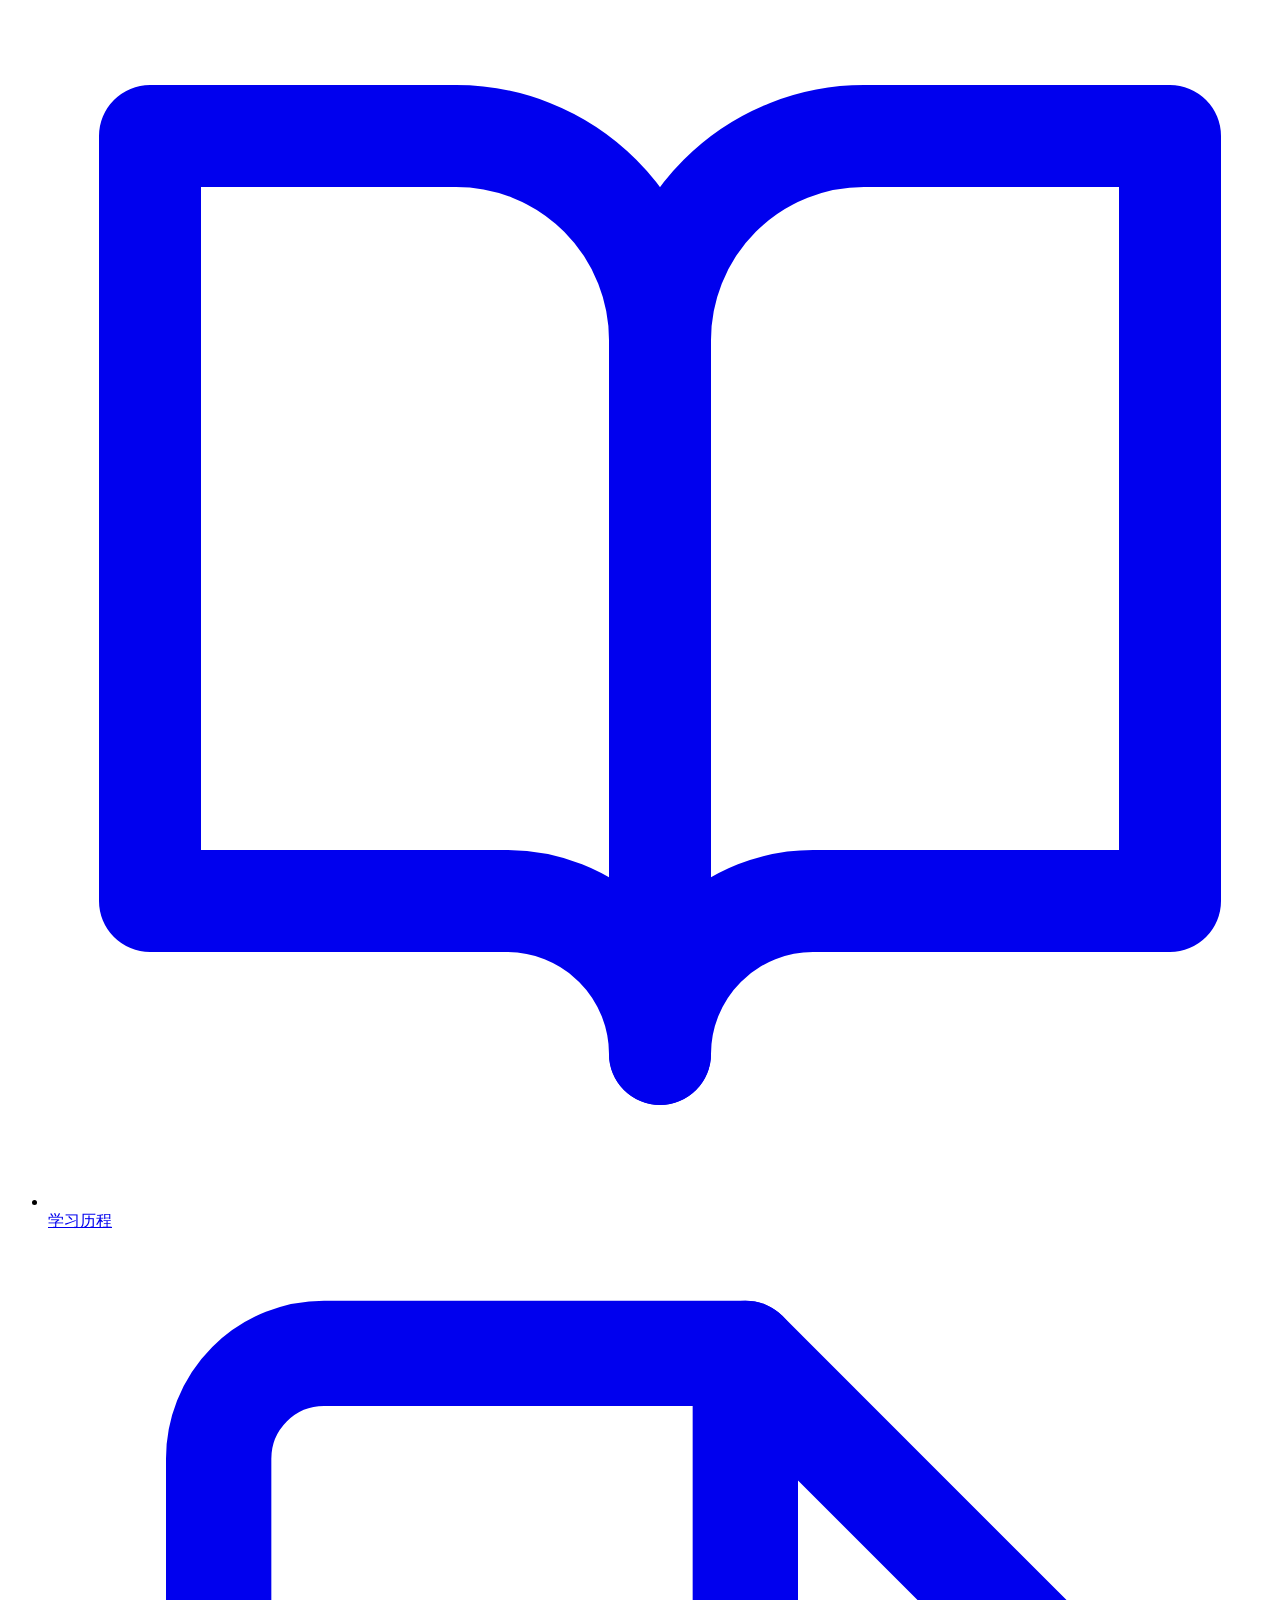
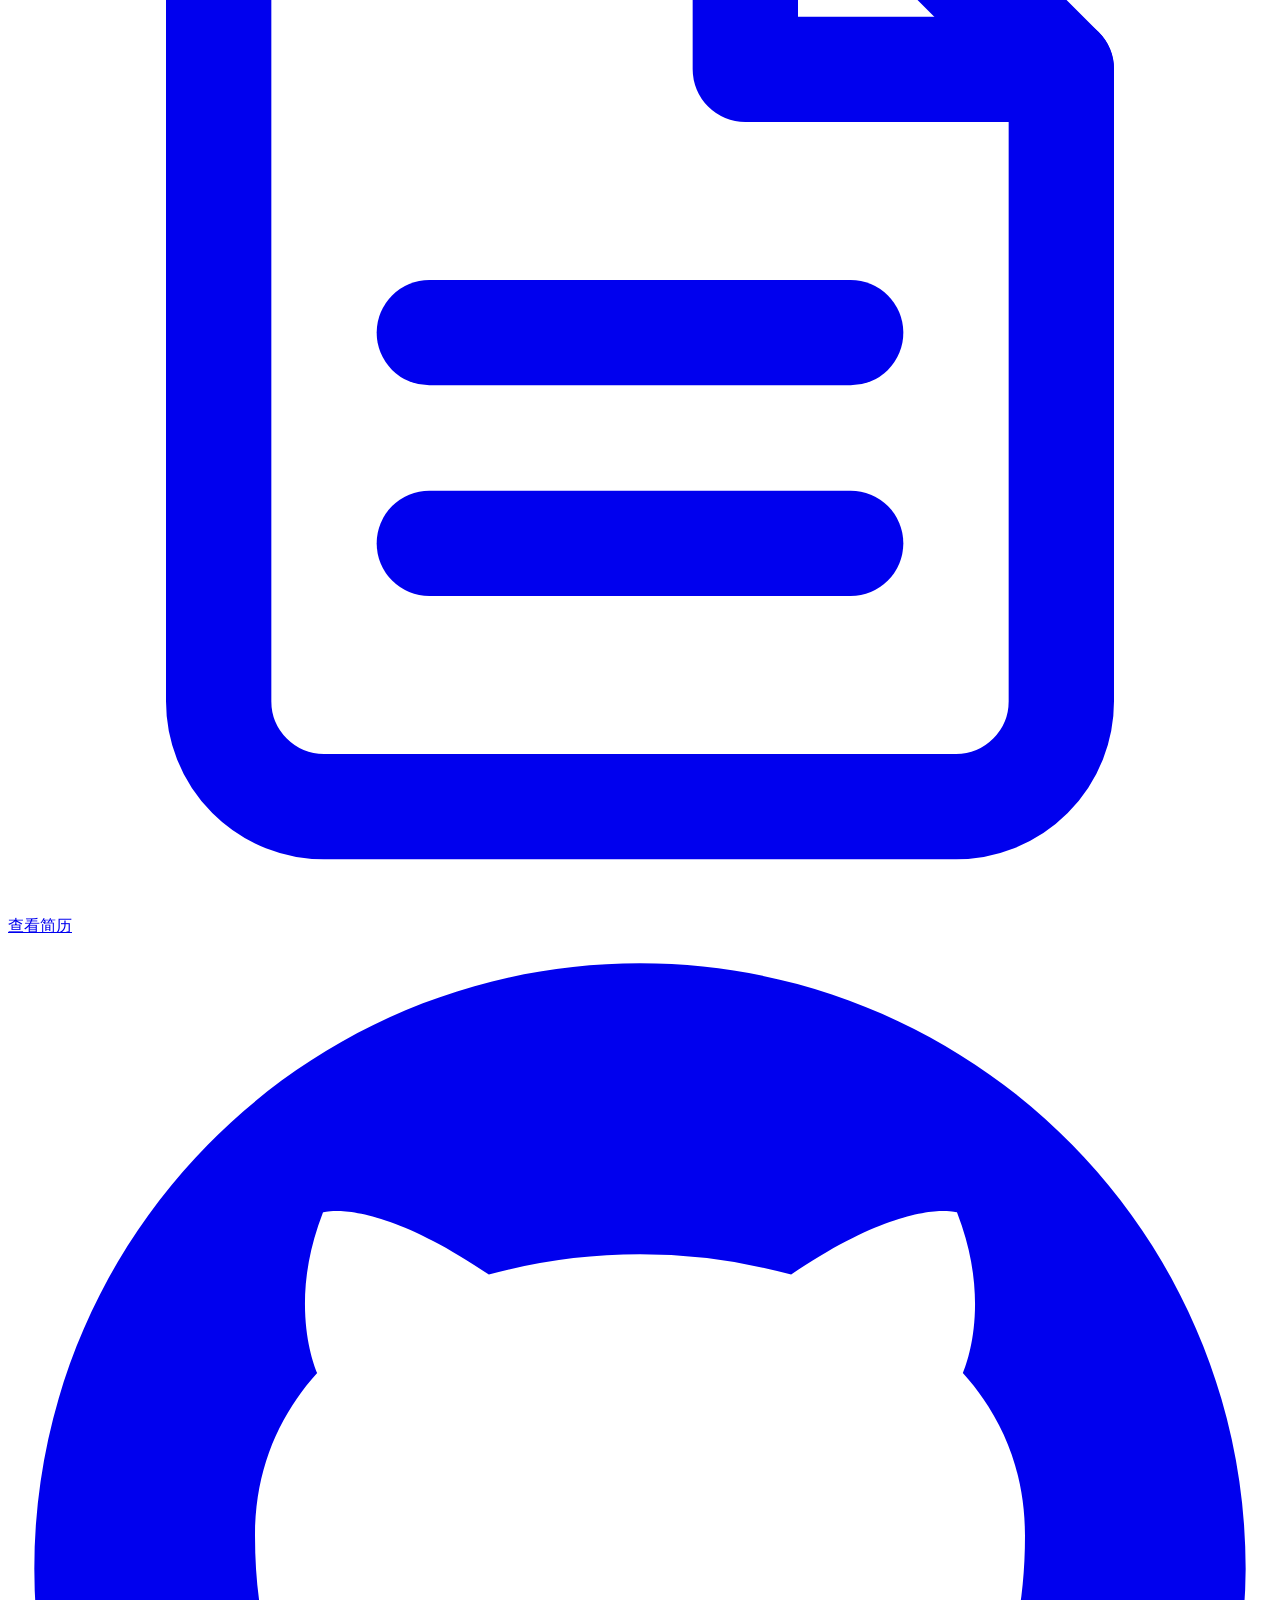
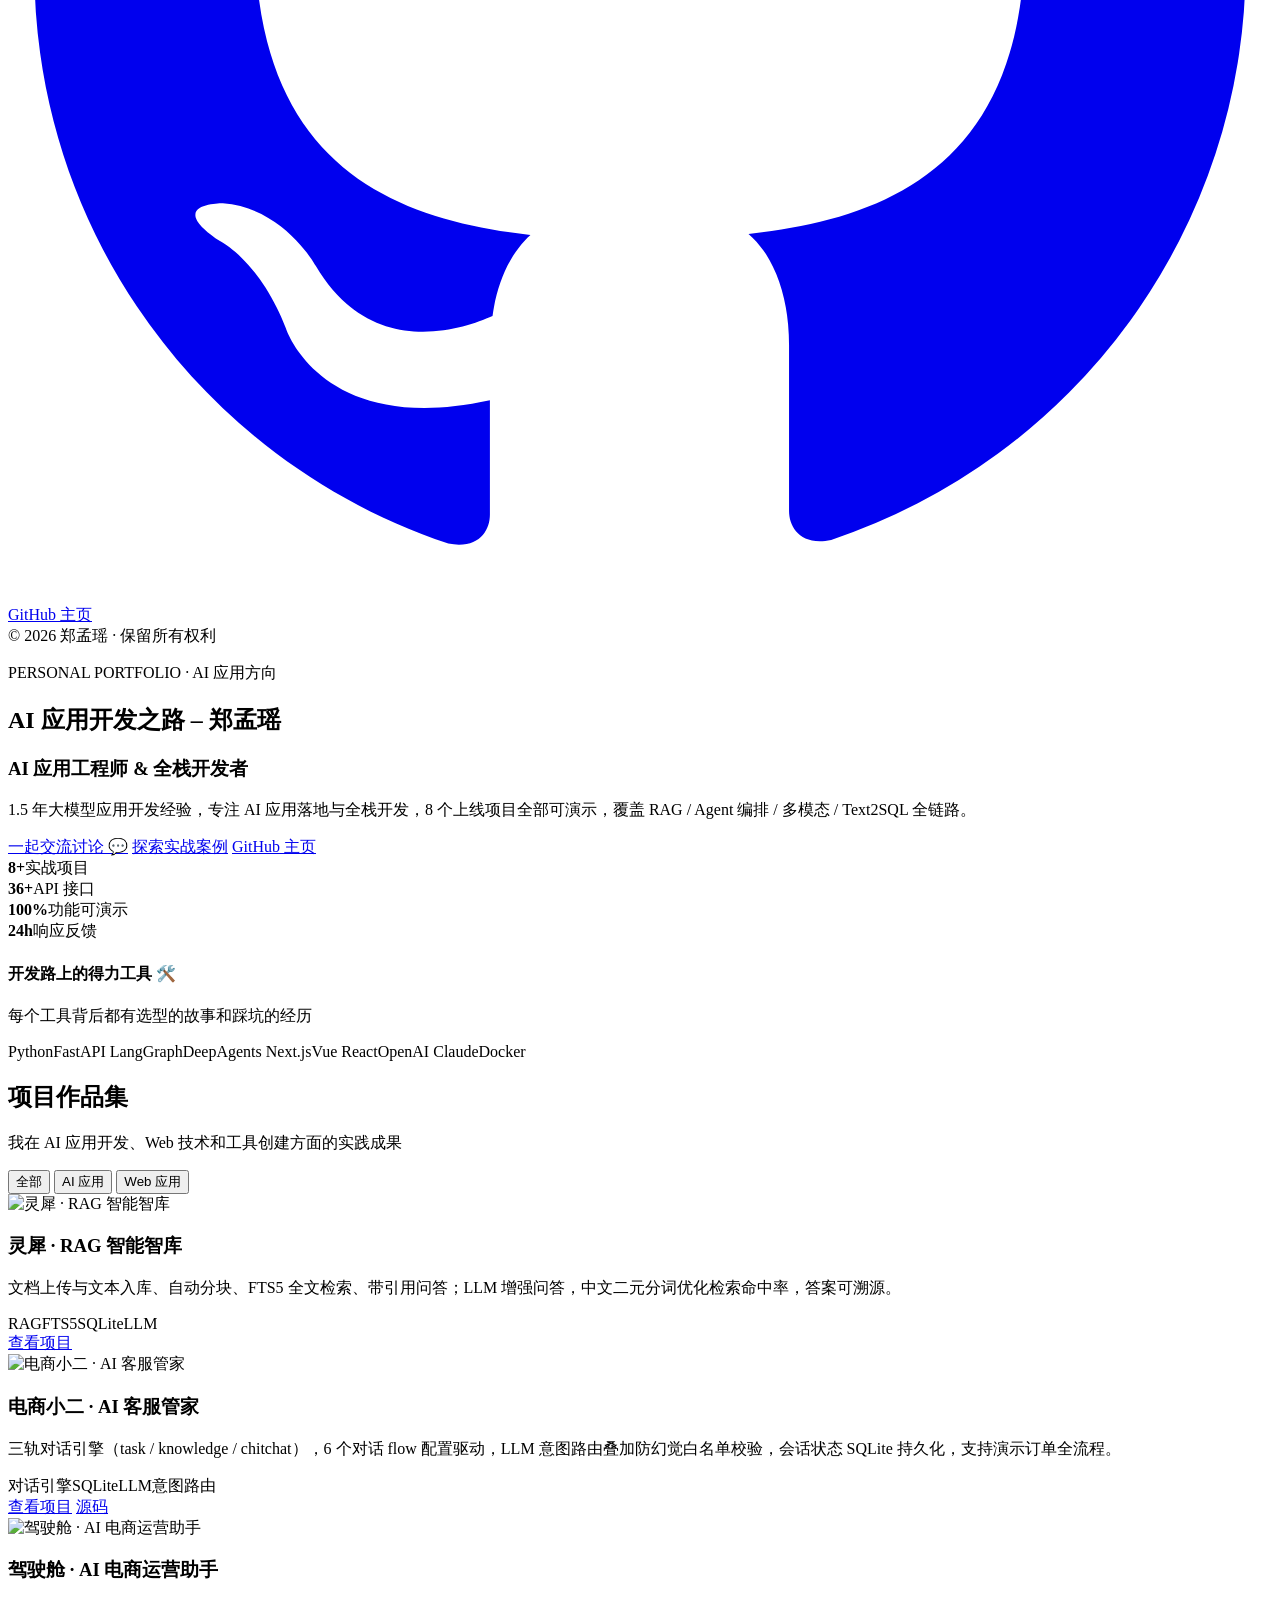
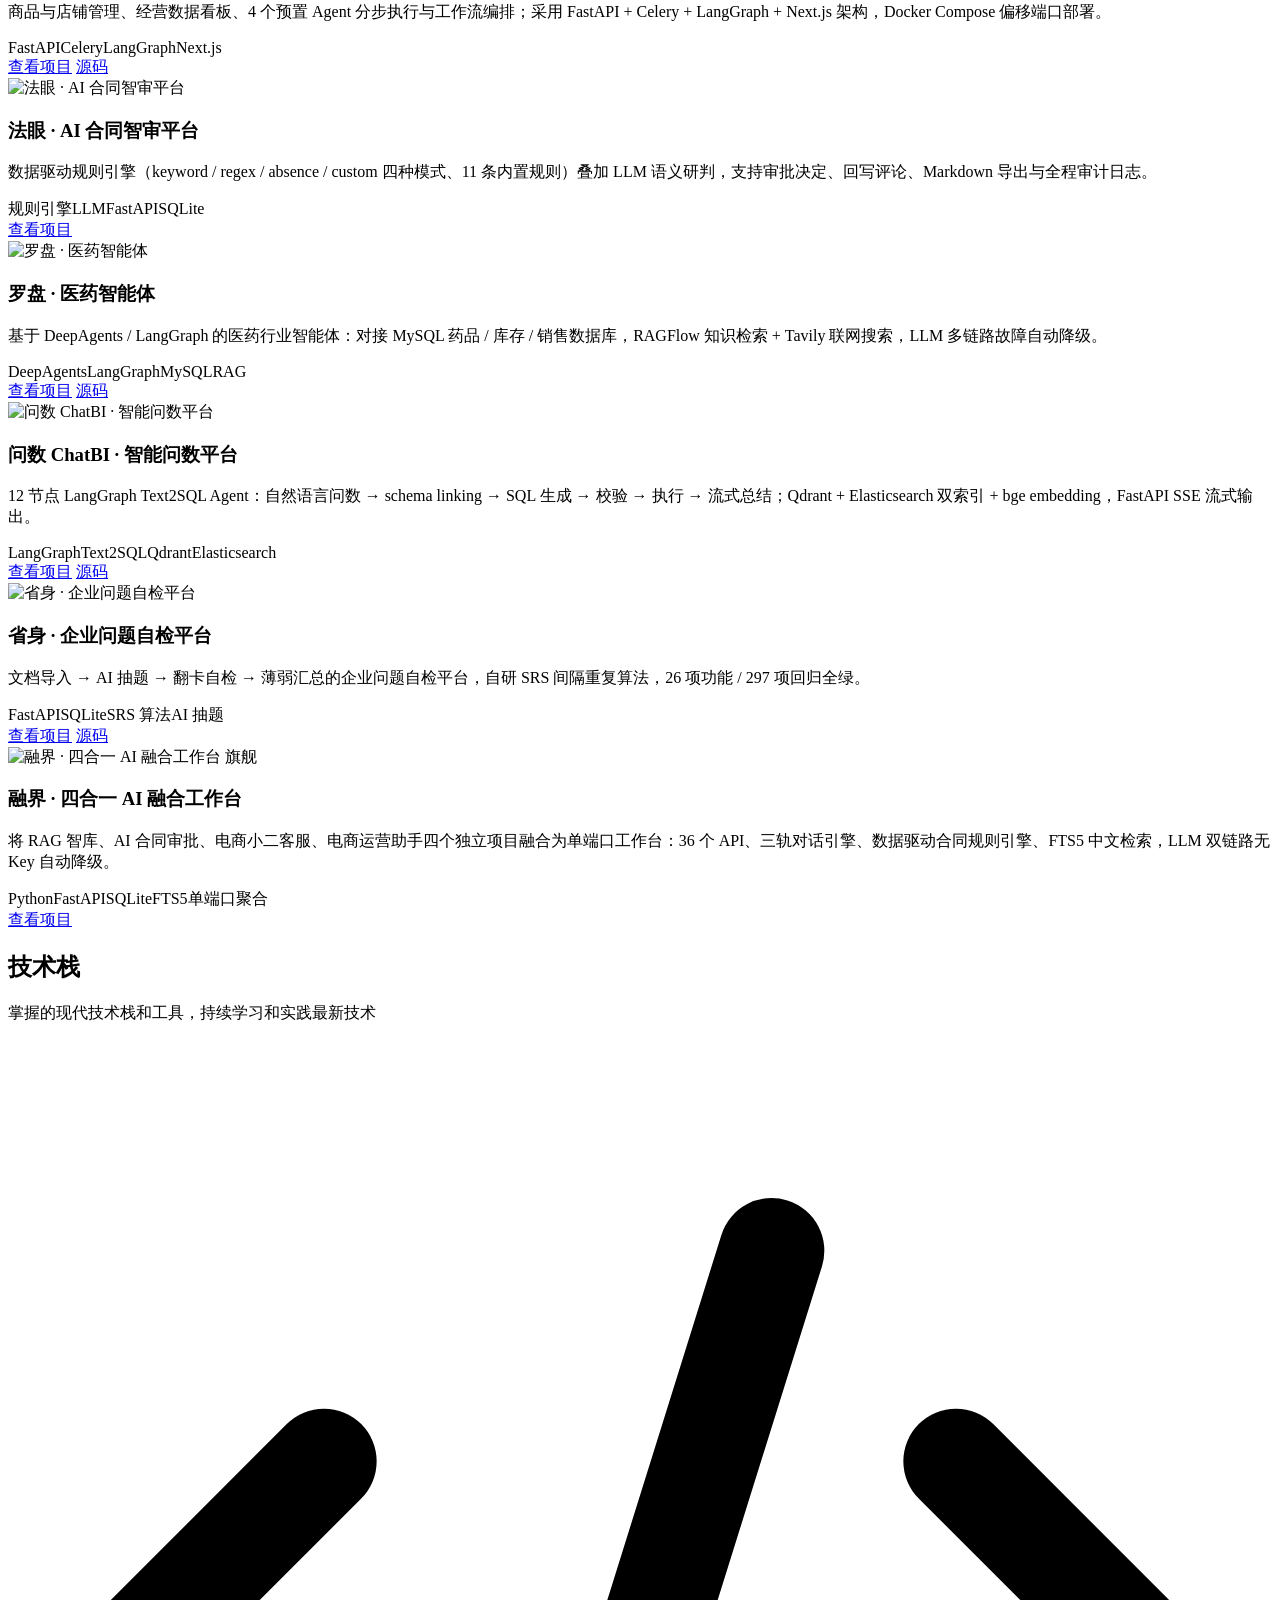
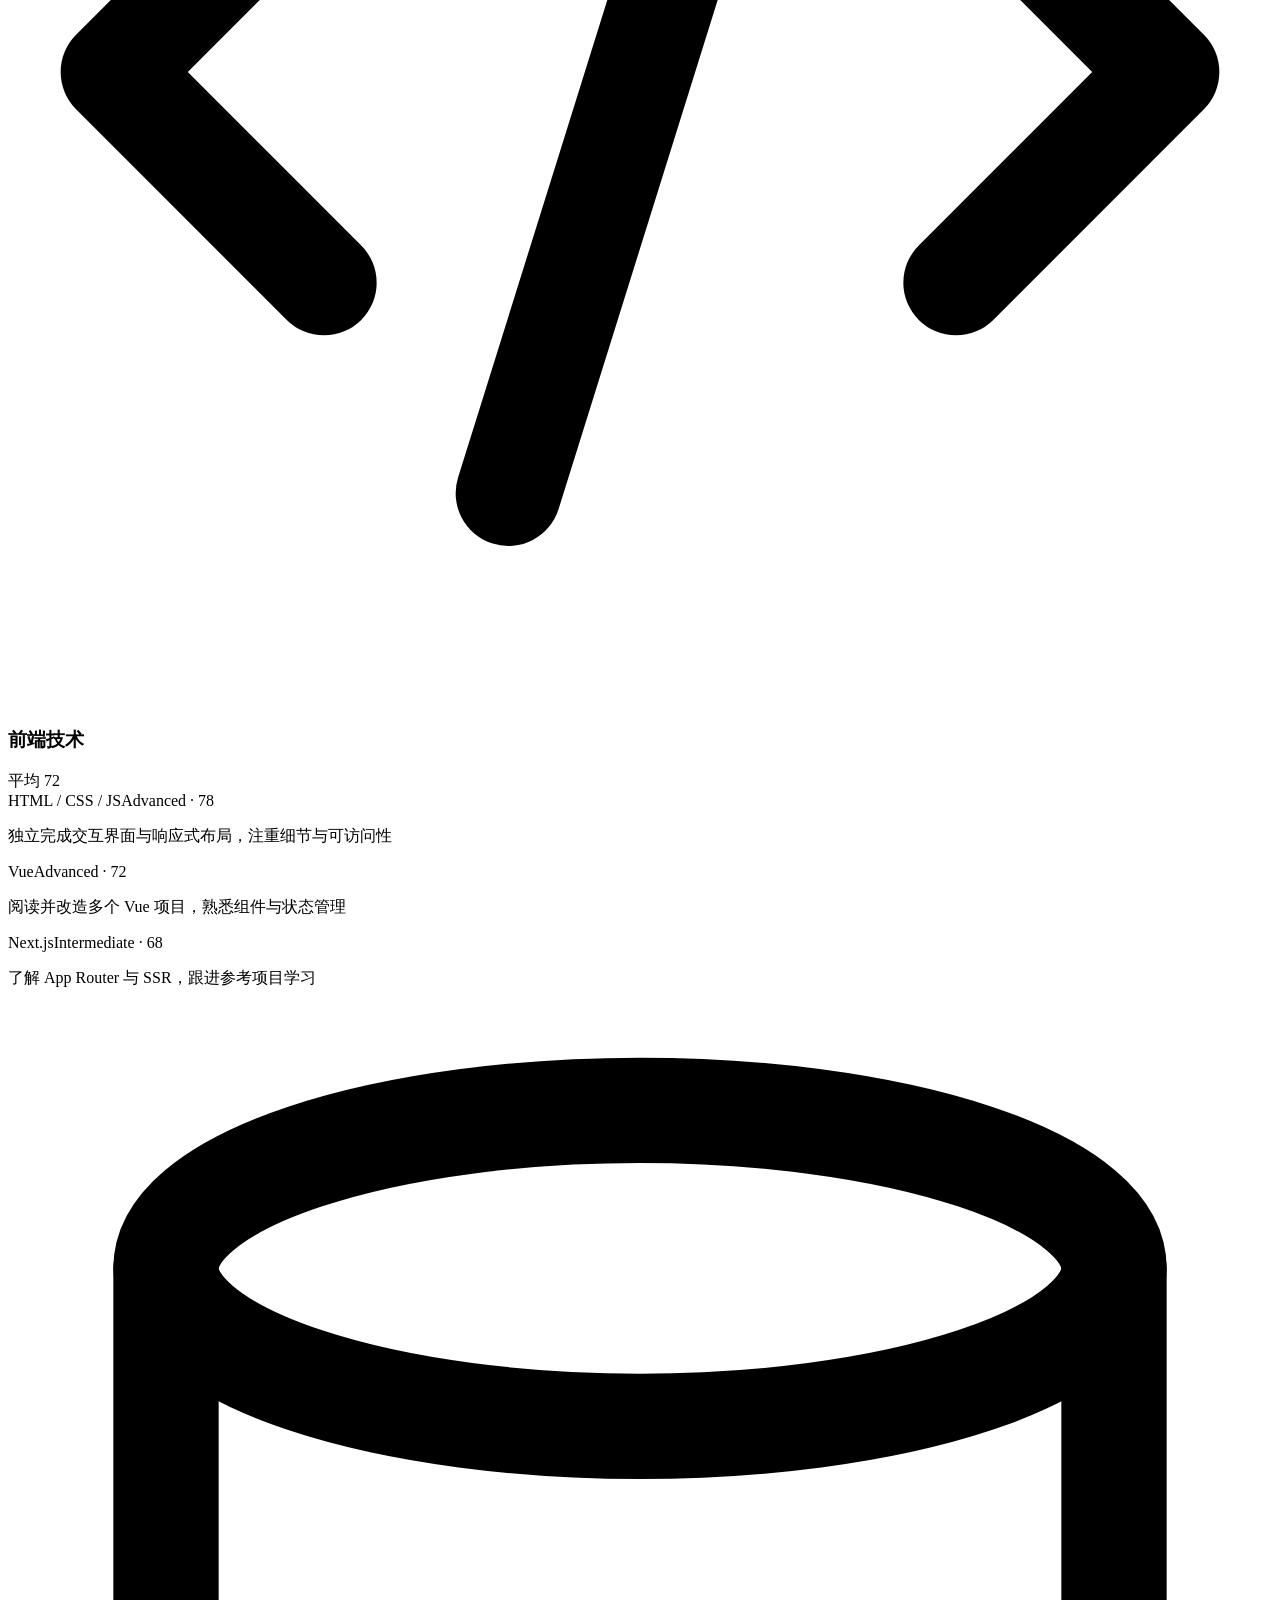
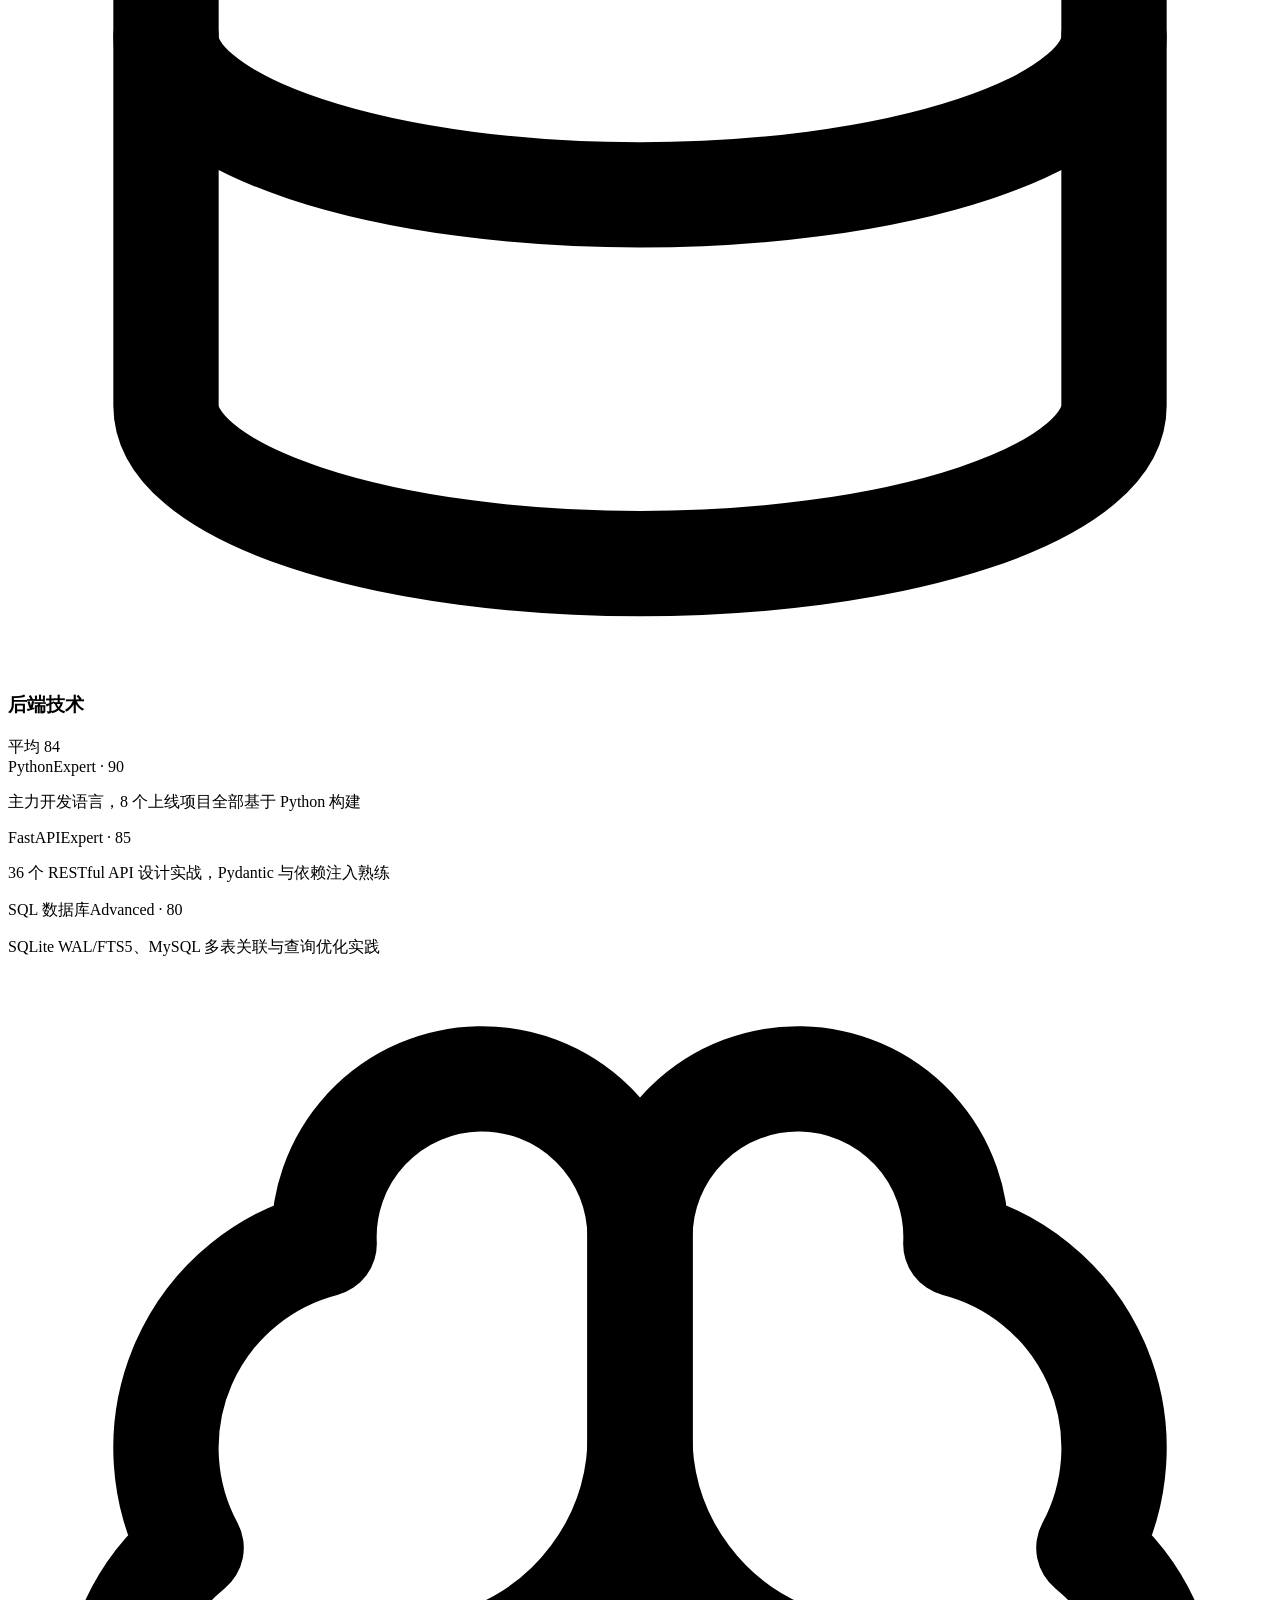
==== commit 32987dca: "fix: 项目链接全部改为服务器最终版，彻底移除 WorkBuddy 链接 - 用户指出原链接错误: 灵犀/驾驶舱/法眼三卡指向融合工作台 #kb/#ops/#contract 模块(是融合项目不是独" ====
--- a/static/portfolio/index.html
+++ b/static/portfolio/index.html
@@ -114,10 +114,10 @@
             </div>
             <div class="p-body">
               <h3>灵犀 · RAG 智能智库</h3>
-              <p>文档上传与文本入库、自动分块、FTS5 全文检索、带引用问答；支持 LLM 增强与无 Key 演示双模式，中文二元分词优化检索命中率。</p>
+              <p>文档上传与文本入库、自动分块、FTS5 全文检索、带引用问答；LLM 增强问答，中文二元分词优化检索命中率，答案可溯源。</p>
               <div class="p-tags"><span>RAG</span><span>FTS5</span><span>SQLite</span><span>LLM</span></div>
               <div class="p-actions">
-                <a class="p-btn primary" href="https://fusion-workbench-confirm.app.workbuddy.host/#kb" target="_blank" rel="noopener">查看项目</a>
+                <a class="p-btn primary" href="http://39.107.107.246:8085/" target="_blank" rel="noopener">查看项目</a>
               </div>
             </div>
           </article>
@@ -131,7 +131,7 @@
               <p>三轨对话引擎（task / knowledge / chitchat），6 个对话 flow 配置驱动，LLM 意图路由叠加防幻觉白名单校验，会话状态 SQLite 持久化，支持演示订单全流程。</p>
               <div class="p-tags"><span>对话引擎</span><span>SQLite</span><span>LLM</span><span>意图路由</span></div>
               <div class="p-actions">
-                <a class="p-btn primary" href="https://dianshang-xiaoer-cs.app.workbuddy.host/" target="_blank" rel="noopener">查看项目</a>
+                <a class="p-btn primary" href="http://39.107.107.246:8083/login.html" target="_blank" rel="noopener">查看项目</a>
                 <a class="p-btn ghost" href="https://github.com/itzmy-web/5.dianshang-xiaoer-cs.app" target="_blank" rel="noopener">源码</a>
               </div>
             </div>
@@ -143,10 +143,10 @@
             </div>
             <div class="p-body">
               <h3>驾驶舱 · AI 电商运营助手</h3>
-              <p>商品与店铺管理、经营数据看板、4 个预置 Agent 分步执行与工作流编排；原项目采用 FastAPI + Celery + LangGraph + Next.js 架构，此处为融合工作台·运营模块。</p>
+              <p>商品与店铺管理、经营数据看板、4 个预置 Agent 分步执行与工作流编排；采用 FastAPI + Celery + LangGraph + Next.js 架构，Docker Compose 偏移端口部署。</p>
               <div class="p-tags"><span>FastAPI</span><span>Celery</span><span>LangGraph</span><span>Next.js</span></div>
               <div class="p-actions">
-                <a class="p-btn primary" href="https://fusion-workbench-confirm.app.workbuddy.host/#ops" target="_blank" rel="noopener">查看项目</a>
+                <a class="p-btn primary" href="http://39.107.107.246:8087/login" target="_blank" rel="noopener">查看项目</a>
                 <a class="p-btn ghost" href="https://github.com/itzmy-web/7.ecommerce-assistant-demo.app" target="_blank" rel="noopener">源码</a>
               </div>
             </div>
@@ -161,7 +161,7 @@
               <p>数据驱动规则引擎（keyword / regex / absence / custom 四种模式、11 条内置规则）叠加 LLM 语义研判，支持审批决定、回写评论、Markdown 导出与全程审计日志。</p>
               <div class="p-tags"><span>规则引擎</span><span>LLM</span><span>FastAPI</span><span>SQLite</span></div>
               <div class="p-actions">
-                <a class="p-btn primary" href="https://fusion-workbench-confirm.app.workbuddy.host/#contract" target="_blank" rel="noopener">查看项目</a>
+                <a class="p-btn primary" href="http://39.107.107.246:8088/" target="_blank" rel="noopener">查看项目</a>
               </div>
             </div>
           </article>
@@ -175,7 +175,7 @@
               <p>基于 DeepAgents / LangGraph 的医药行业智能体：对接 MySQL 药品 / 库存 / 销售数据库，RAGFlow 知识检索 + Tavily 联网搜索，LLM 多链路故障自动降级。</p>
               <div class="p-tags"><span>DeepAgents</span><span>LangGraph</span><span>MySQL</span><span>RAG</span></div>
               <div class="p-actions">
-                <a class="p-btn primary" href="https://compass-pharma-agent.app.workbuddy.host/" target="_blank" rel="noopener">查看项目</a>
+                <a class="p-btn primary" href="http://39.107.107.246:8084/" target="_blank" rel="noopener">查看项目</a>
                 <a class="p-btn ghost" href="https://github.com/itzmy-web/6.compass-pharma-cloud" target="_blank" rel="noopener">源码</a>
               </div>
             </div>
@@ -190,7 +190,7 @@
               <p>12 节点 LangGraph Text2SQL Agent：自然语言问数 → schema linking → SQL 生成 → 校验 → 执行 → 流式总结；Qdrant + Elasticsearch 双索引 + bge embedding，FastAPI SSE 流式输出。</p>
               <div class="p-tags"><span>LangGraph</span><span>Text2SQL</span><span>Qdrant</span><span>Elasticsearch</span></div>
               <div class="p-actions">
-                <span class="p-btn ghost p-btn-disabled">演示整理中</span>
+                <a class="p-btn primary" href="http://39.107.107.246:8082/" target="_blank" rel="noopener">查看项目</a>
                 <a class="p-btn ghost" href="https://github.com/itzmy-web/4.wenshu-chatbi-cloud.app" target="_blank" rel="noopener">源码</a>
               </div>
             </div>
@@ -205,7 +205,7 @@
               <p>文档导入 → AI 抽题 → 翻卡自检 → 薄弱汇总的企业问题自检平台，自研 SRS 间隔重复算法，26 项功能 / 297 项回归全绿。</p>
               <div class="p-tags"><span>FastAPI</span><span>SQLite</span><span>SRS 算法</span><span>AI 抽题</span></div>
               <div class="p-actions">
-                <a class="p-btn primary" href="https://question-self-check.app.workbuddy.host/" target="_blank" rel="noopener">查看项目</a>
+                <a class="p-btn primary" href="http://39.107.107.246:8081/login.html" target="_blank" rel="noopener">查看项目</a>
                 <a class="p-btn ghost" href="https://github.com/itzmy-web/2.question-self-check" target="_blank" rel="noopener">源码</a>
               </div>
             </div>
@@ -221,8 +221,7 @@
               <p>将 RAG 智库、AI 合同审批、电商小二客服、电商运营助手四个独立项目融合为单端口工作台：36 个 API、三轨对话引擎、数据驱动合同规则引擎、FTS5 中文检索，LLM 双链路无 Key 自动降级。</p>
               <div class="p-tags"><span>Python</span><span>FastAPI</span><span>SQLite</span><span>FTS5</span><span>单端口聚合</span></div>
               <div class="p-actions">
-                <a class="p-btn primary" href="https://fusion-workbench-confirm.app.workbuddy.host/" target="_blank" rel="noopener">查看项目</a>
-                <a class="p-btn ghost" href="https://github.com/itzmy-web/8.ai-demo" target="_blank" rel="noopener">源码</a>
+                <a class="p-btn primary" href="https://github.com/itzmy-web/8.ai-demo" target="_blank" rel="noopener">查看项目</a>
               </div>
             </div>
           </article>
@@ -554,7 +553,7 @@
         <div class="footer-links">
           <a href="/portfolio/resume.html">查看简历</a>
           <a href="https://github.com/itzmy-web" target="_blank" rel="noopener">GitHub</a>
-          <a href="https://fusion-workbench-confirm.app.workbuddy.host/" target="_blank" rel="noopener">在线演示</a>
+          <a href="https://itzmy-web.github.io/portfolio/" target="_blank" rel="noopener">GitHub Pages</a>
         </div>
       </div>
     </footer>
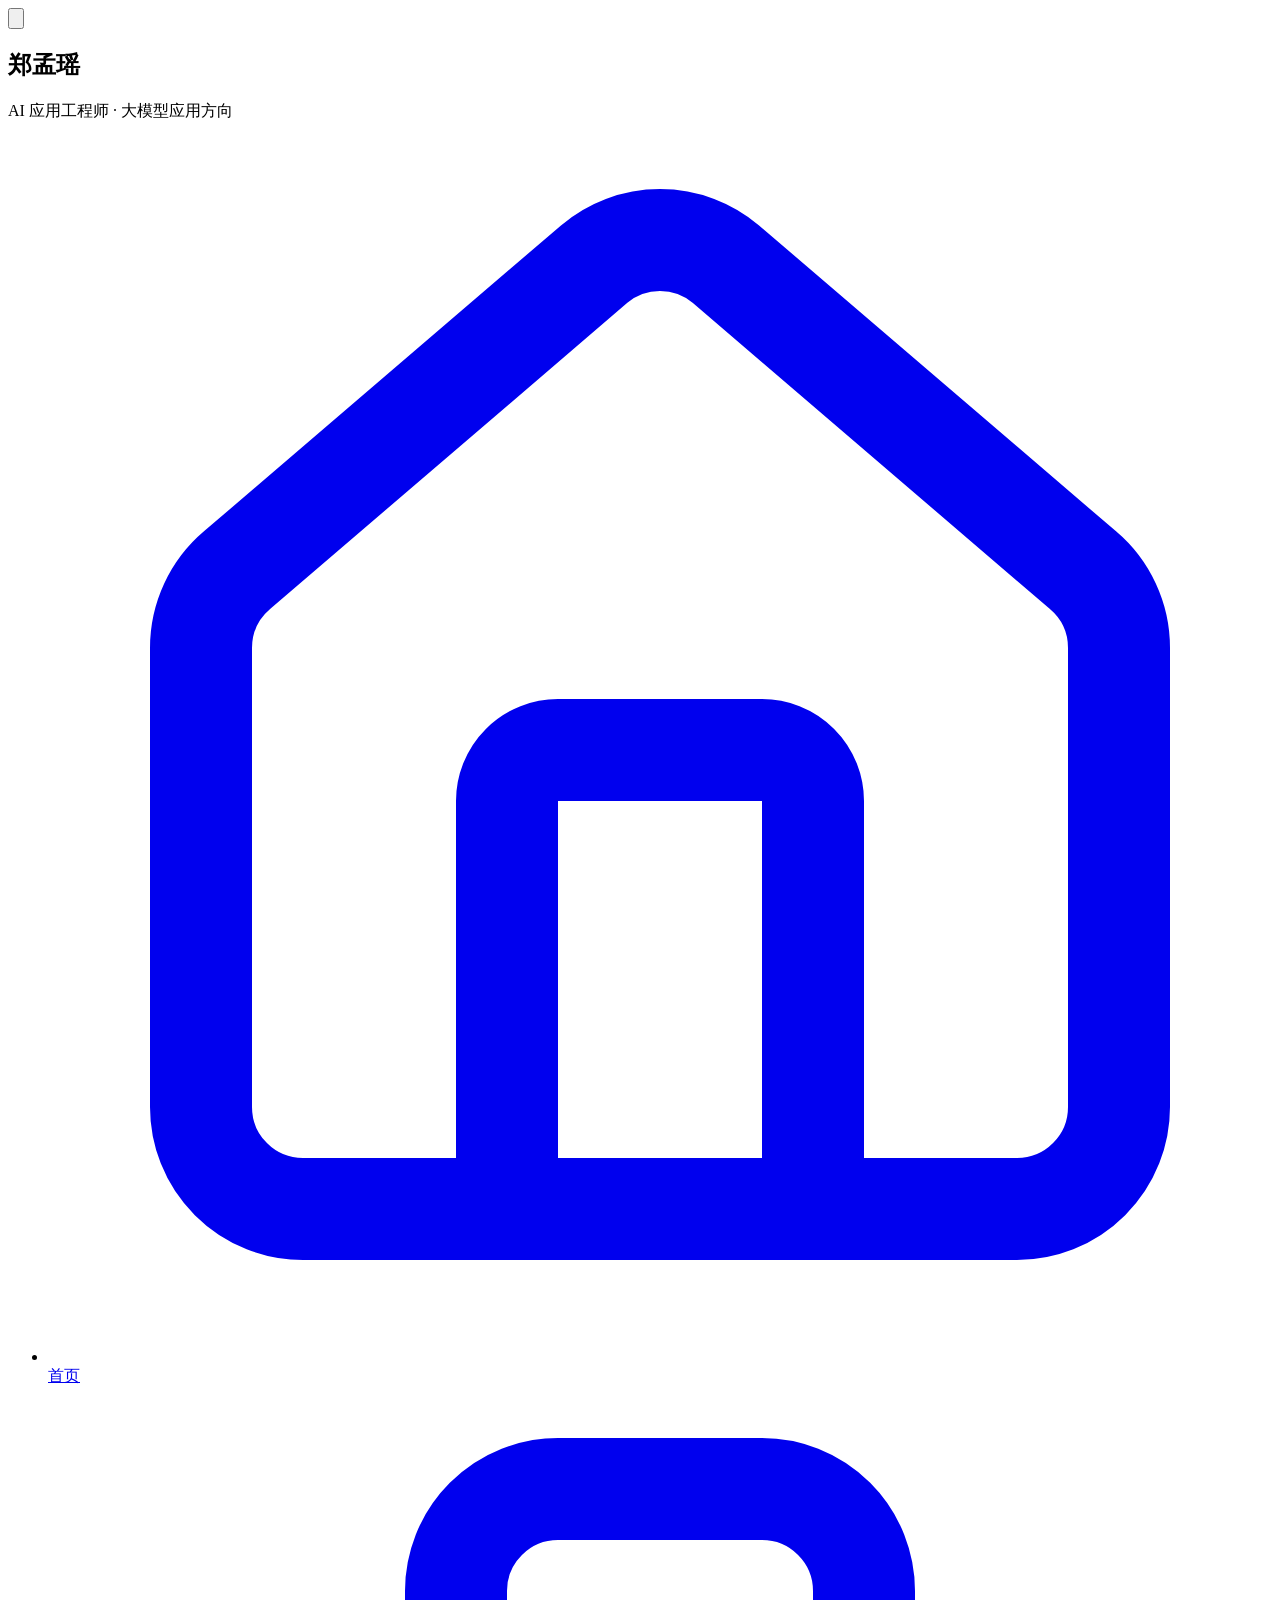
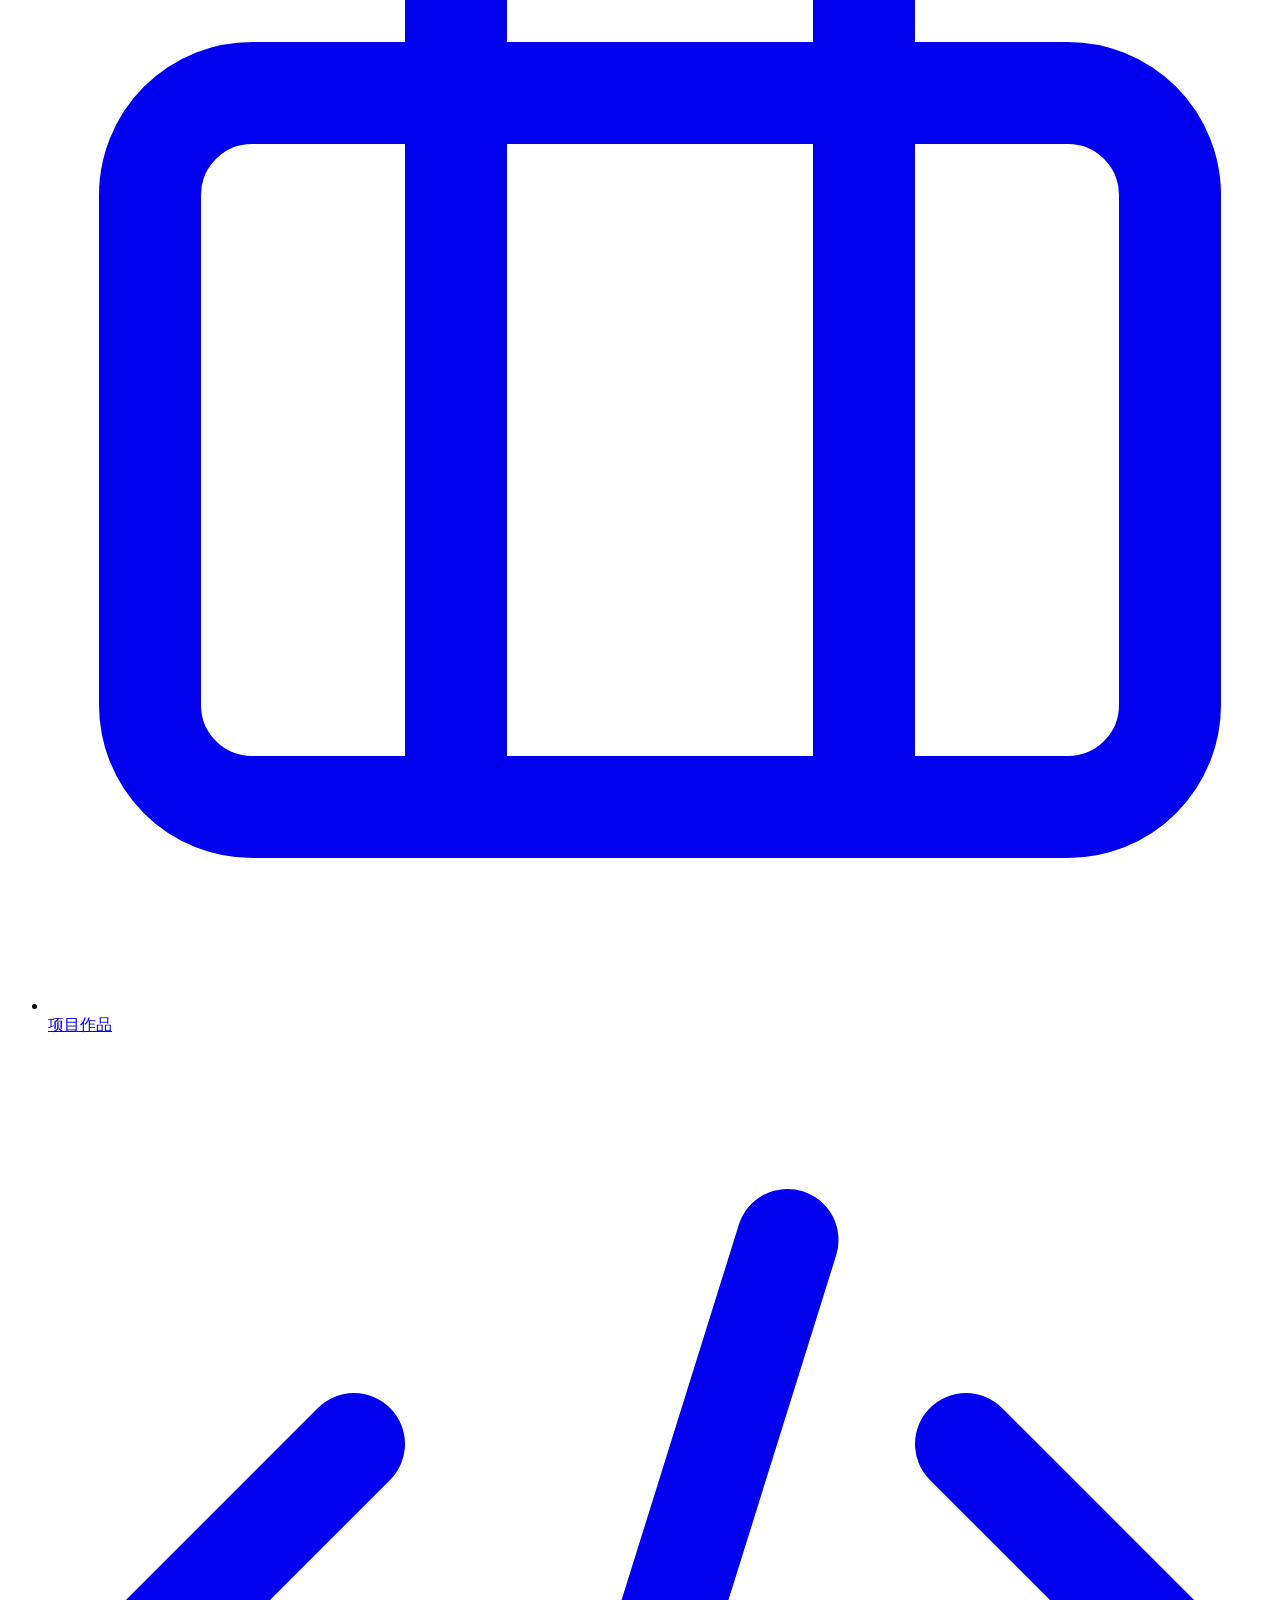
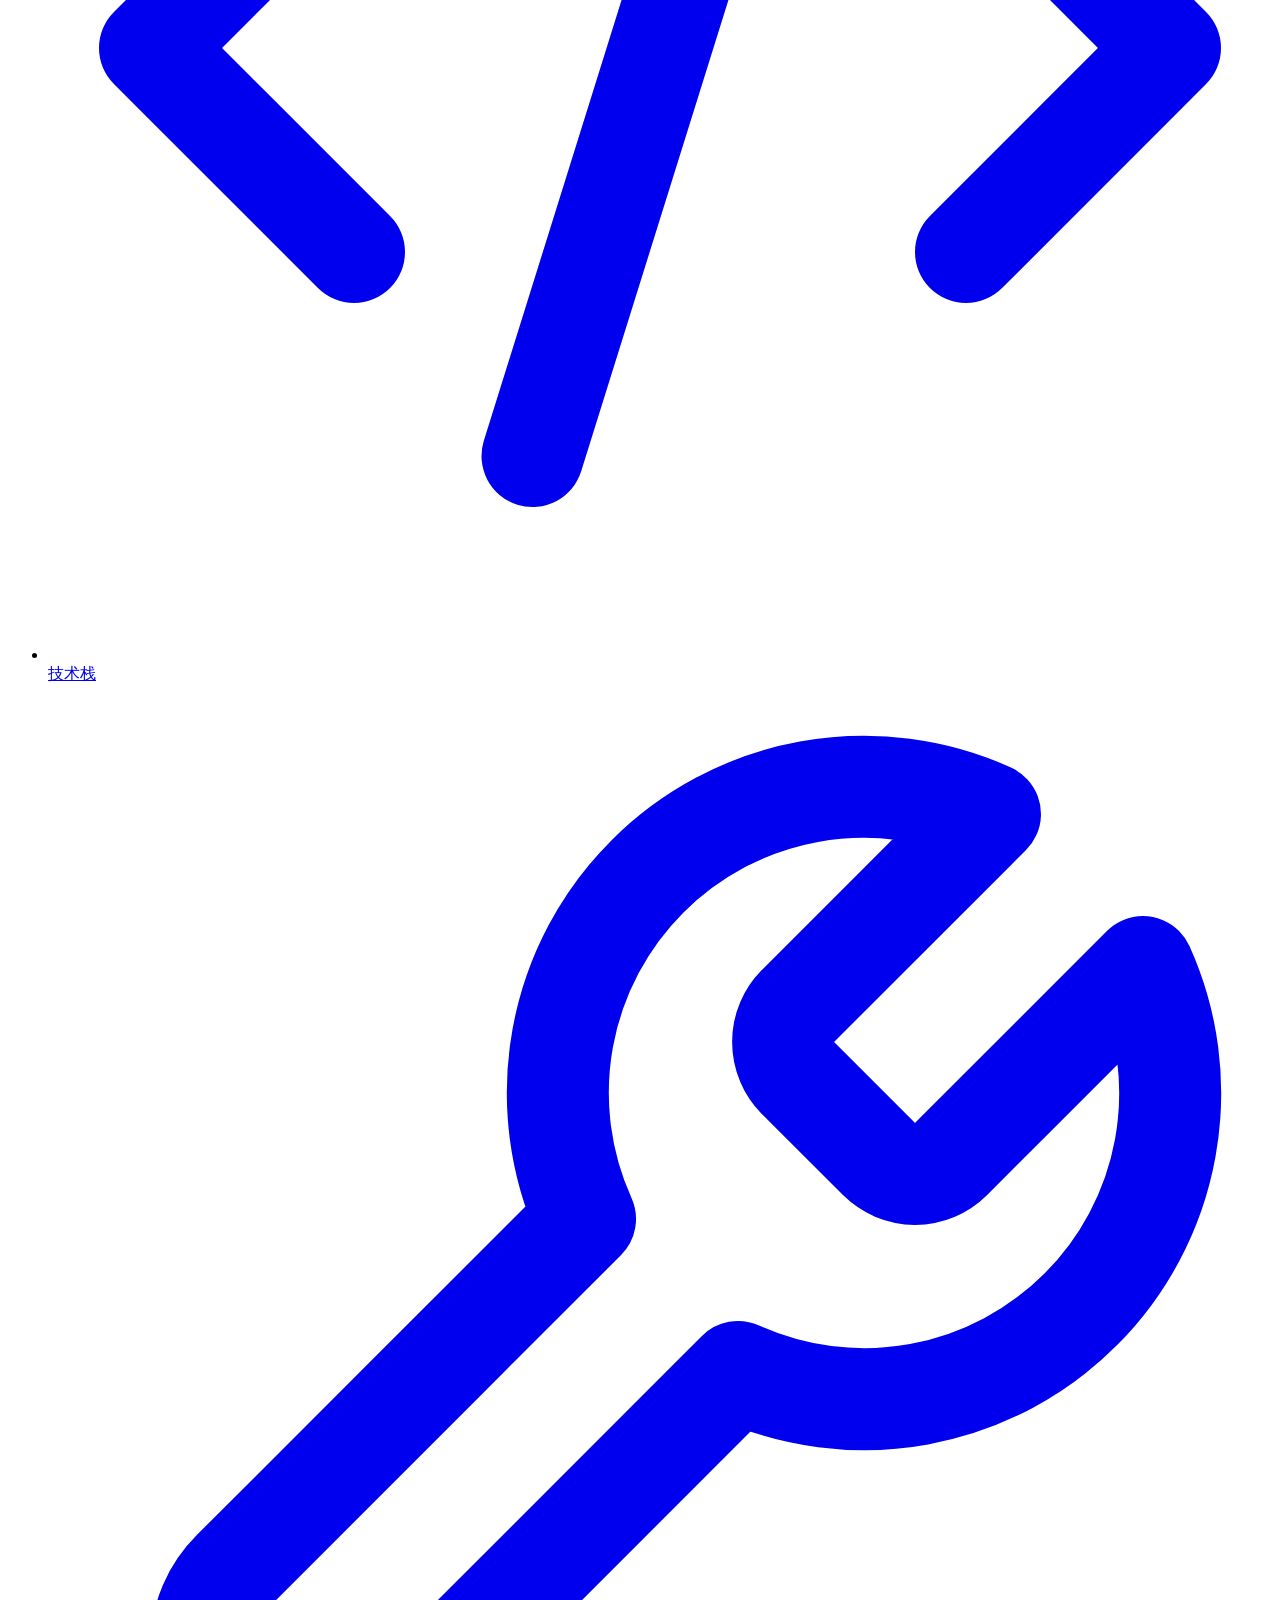
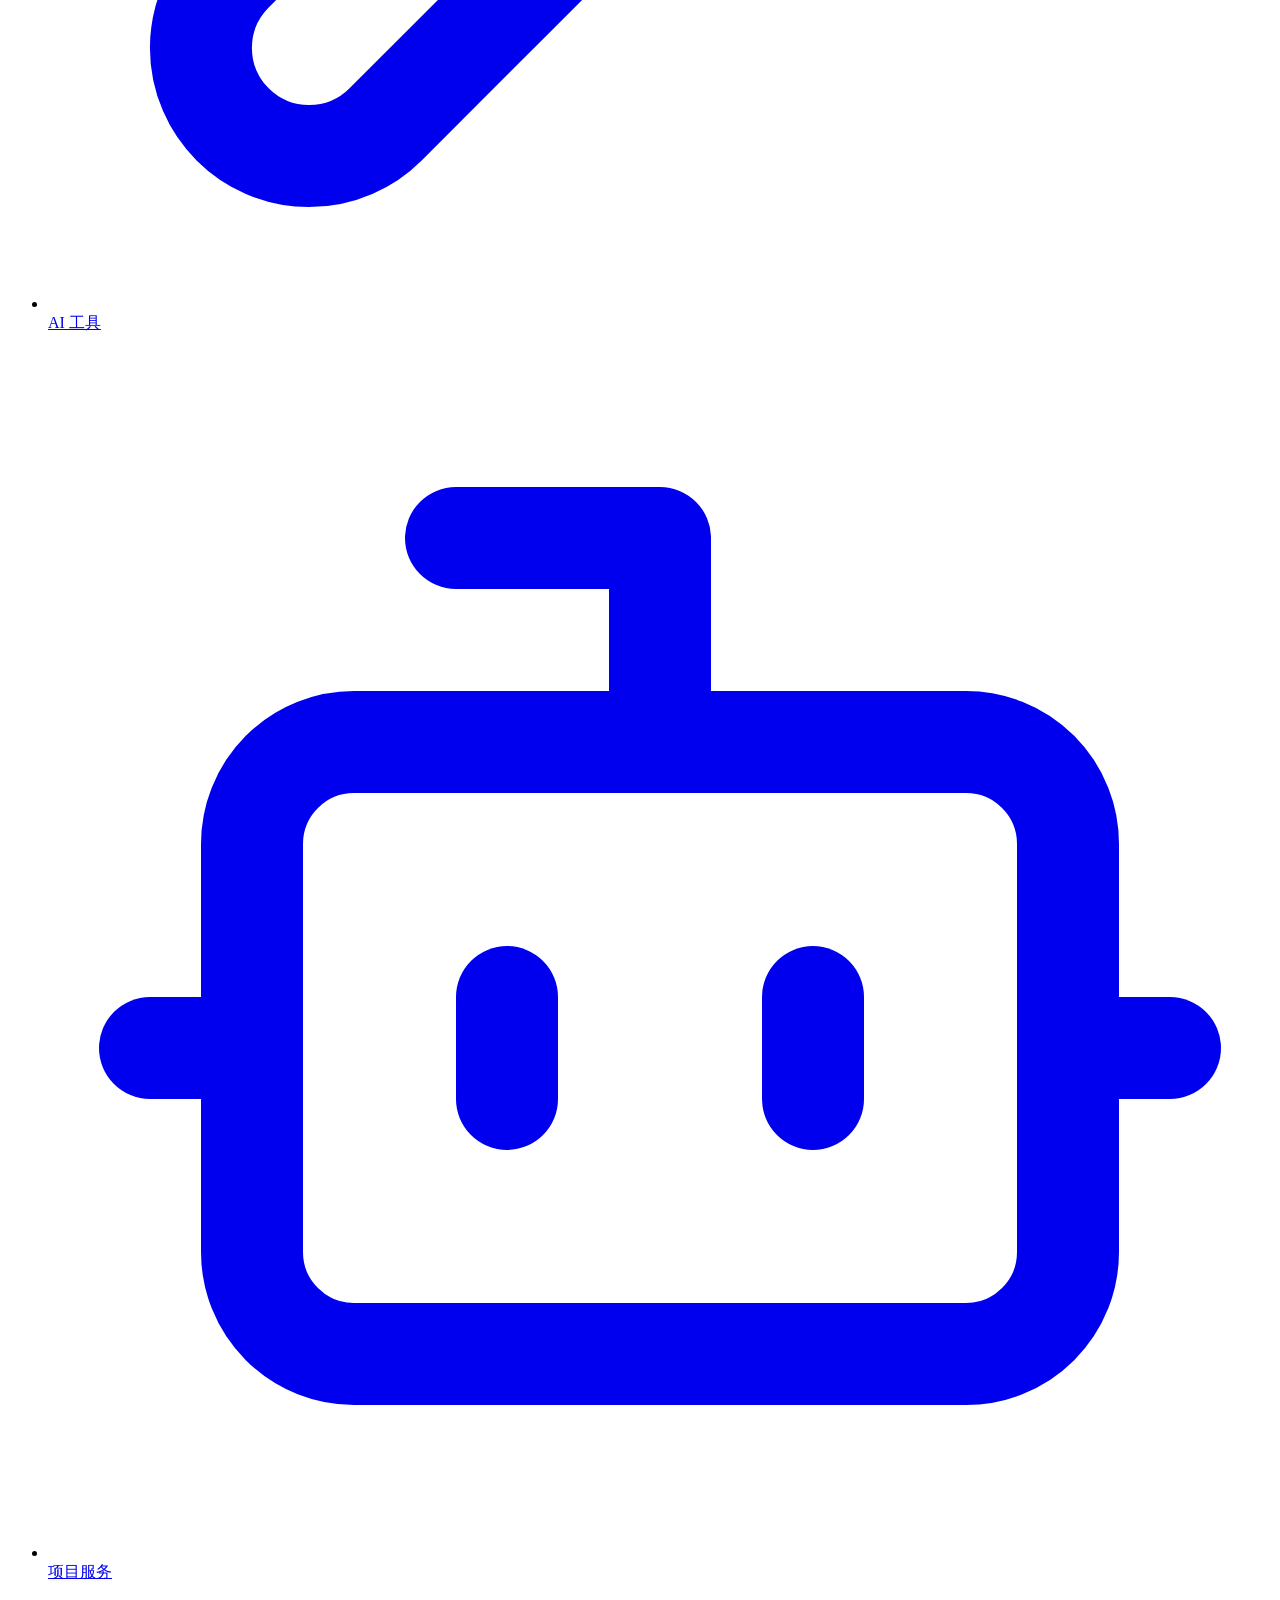
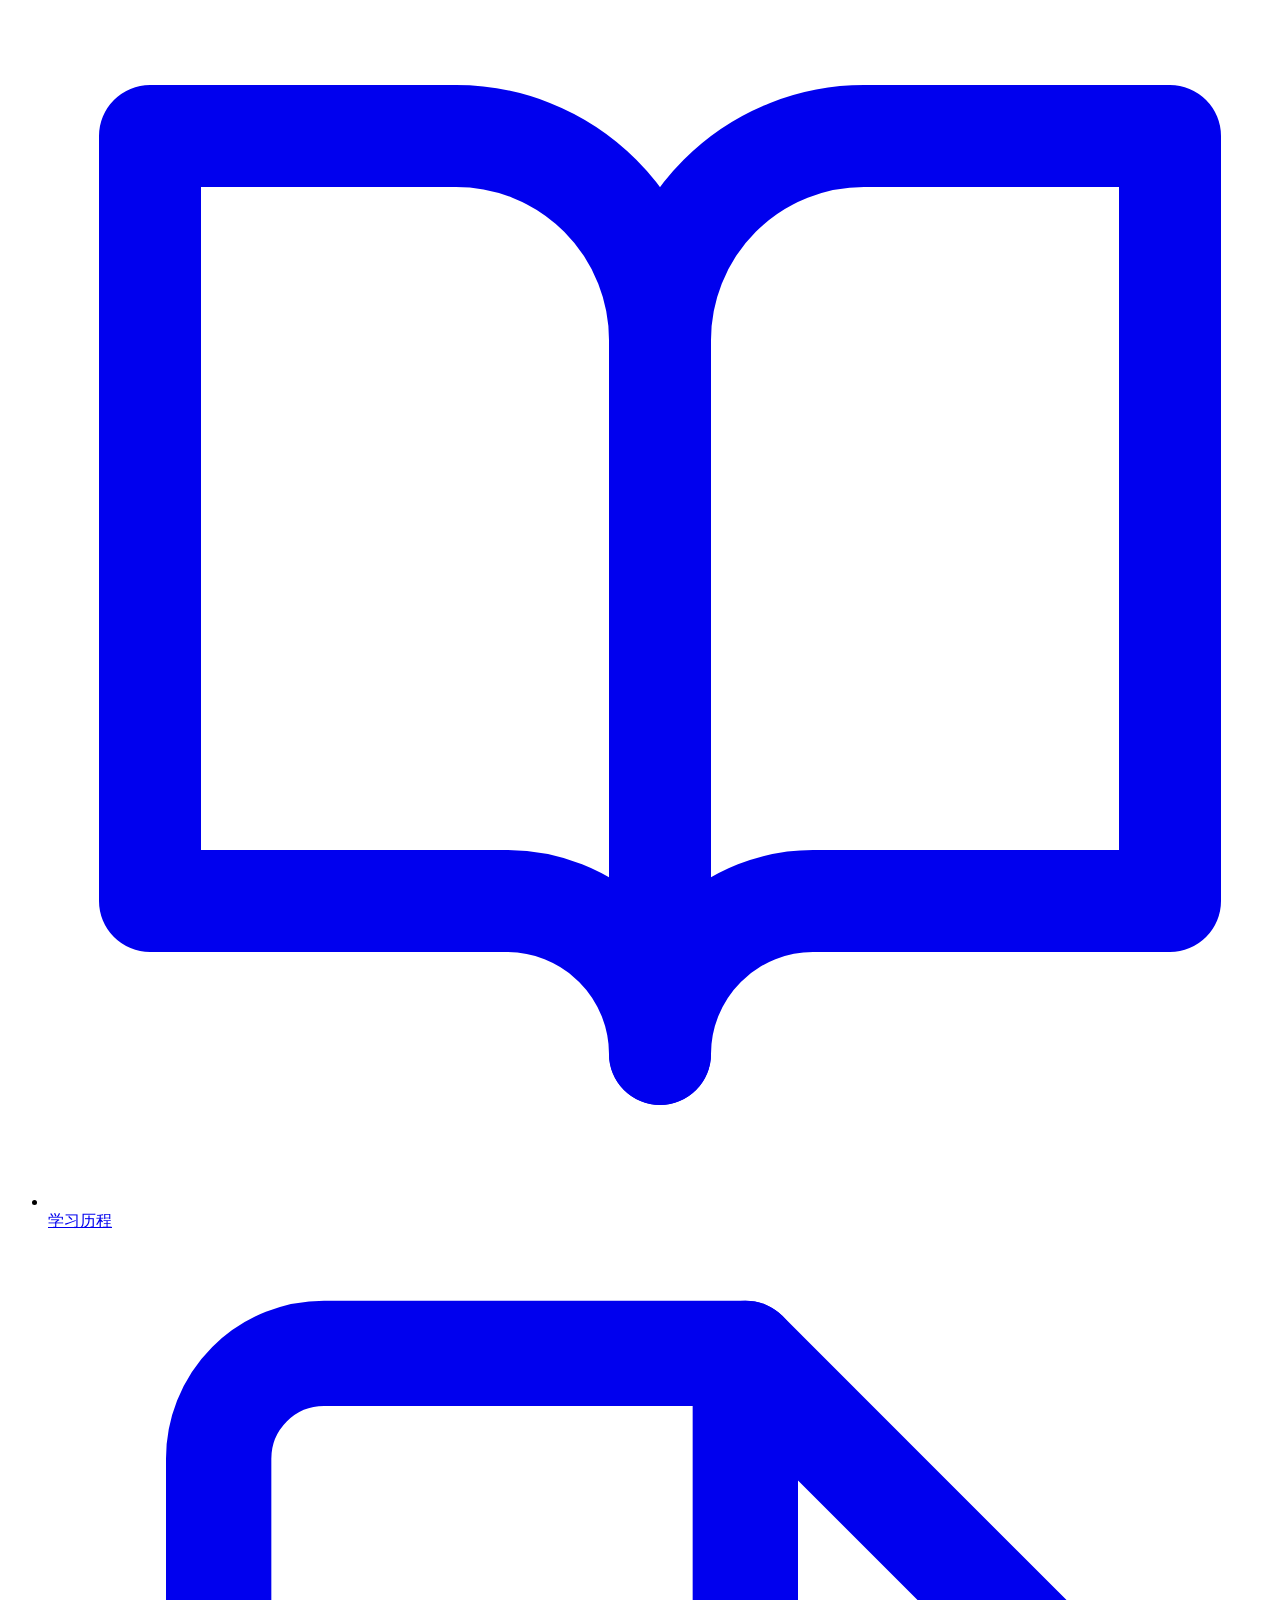
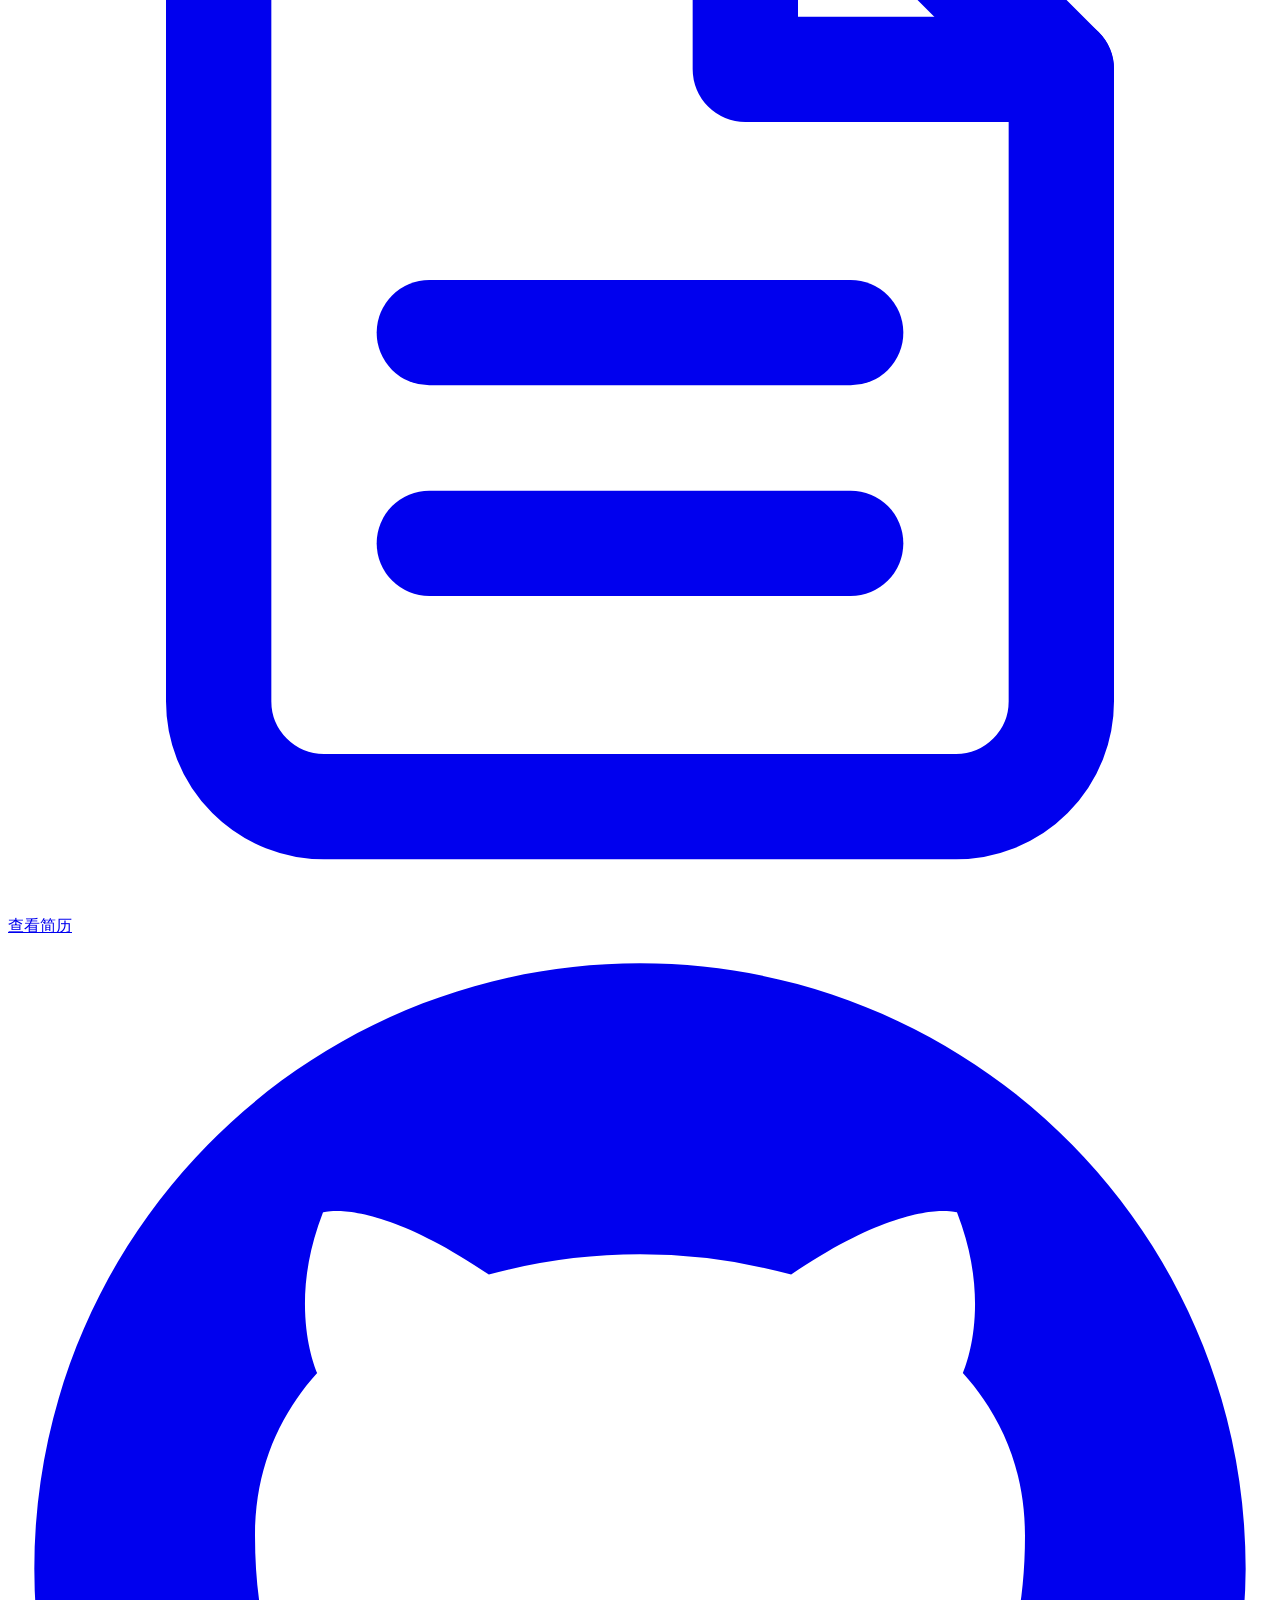
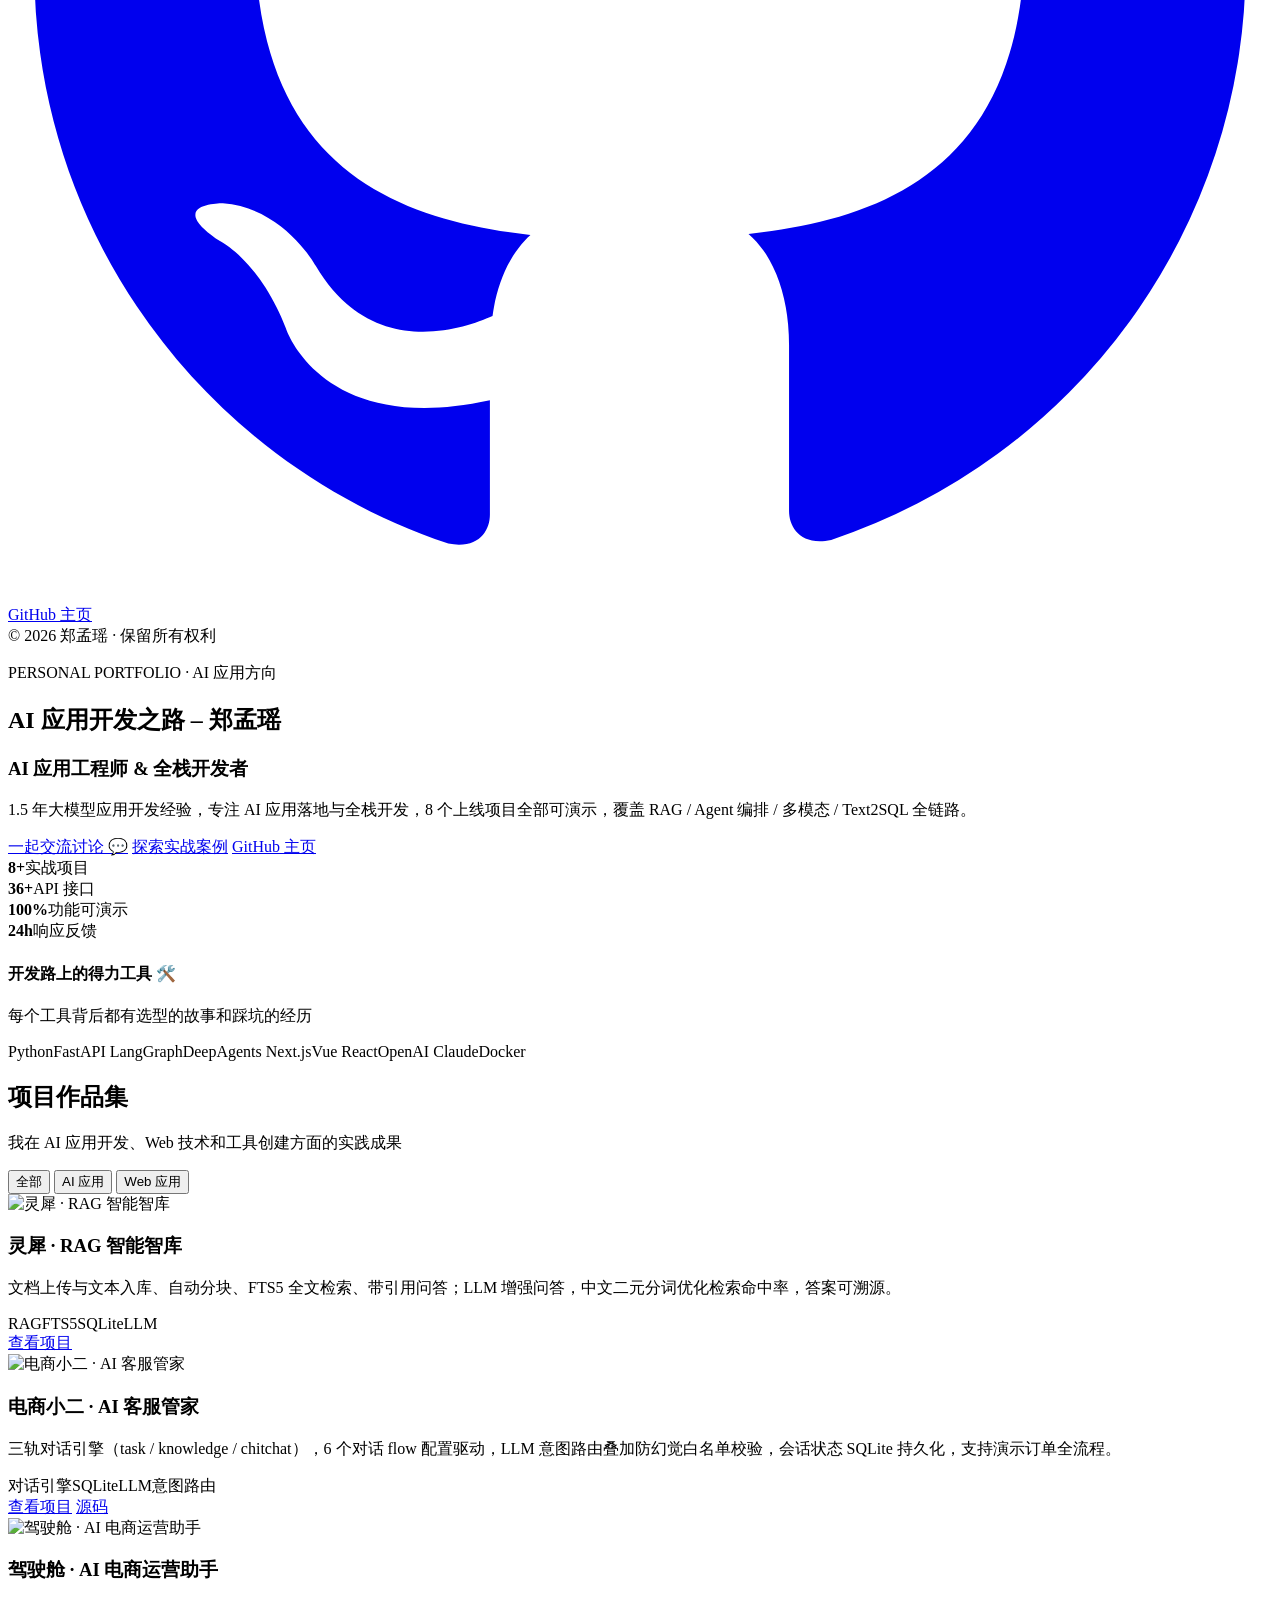
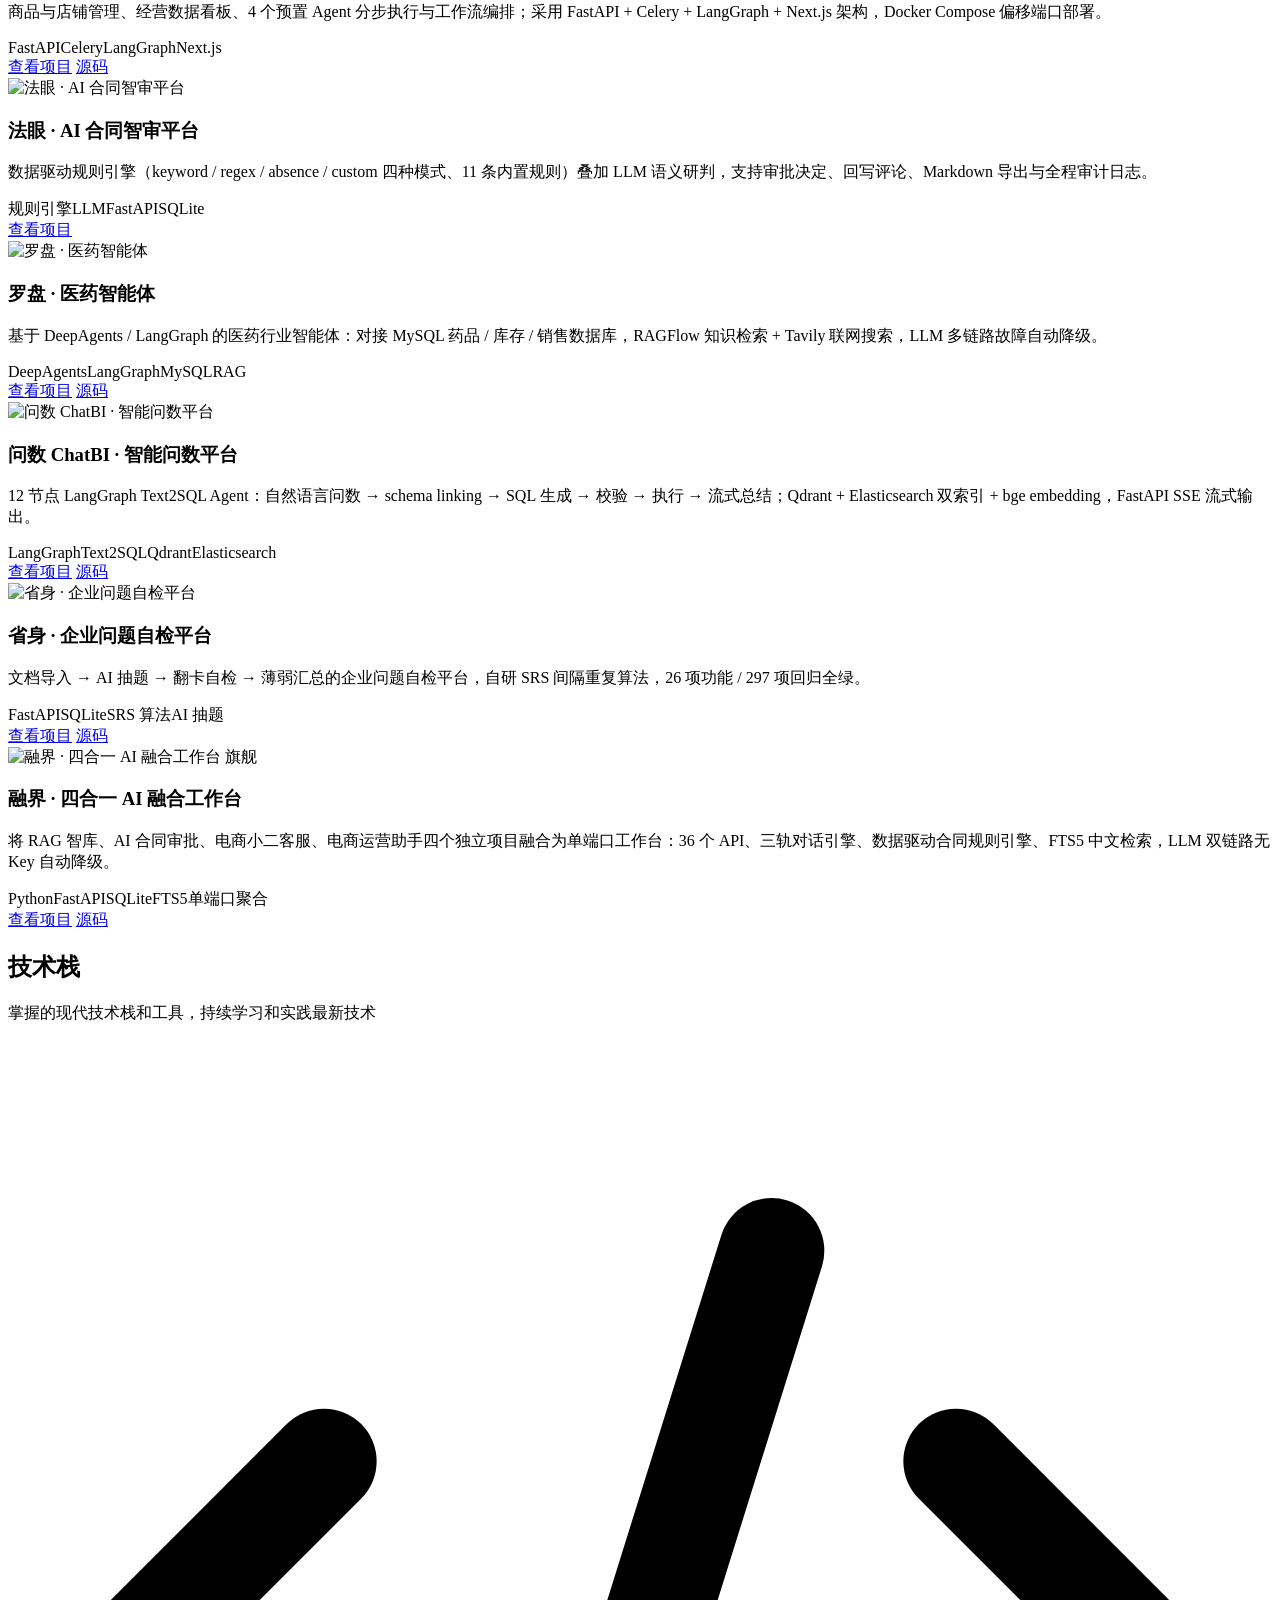
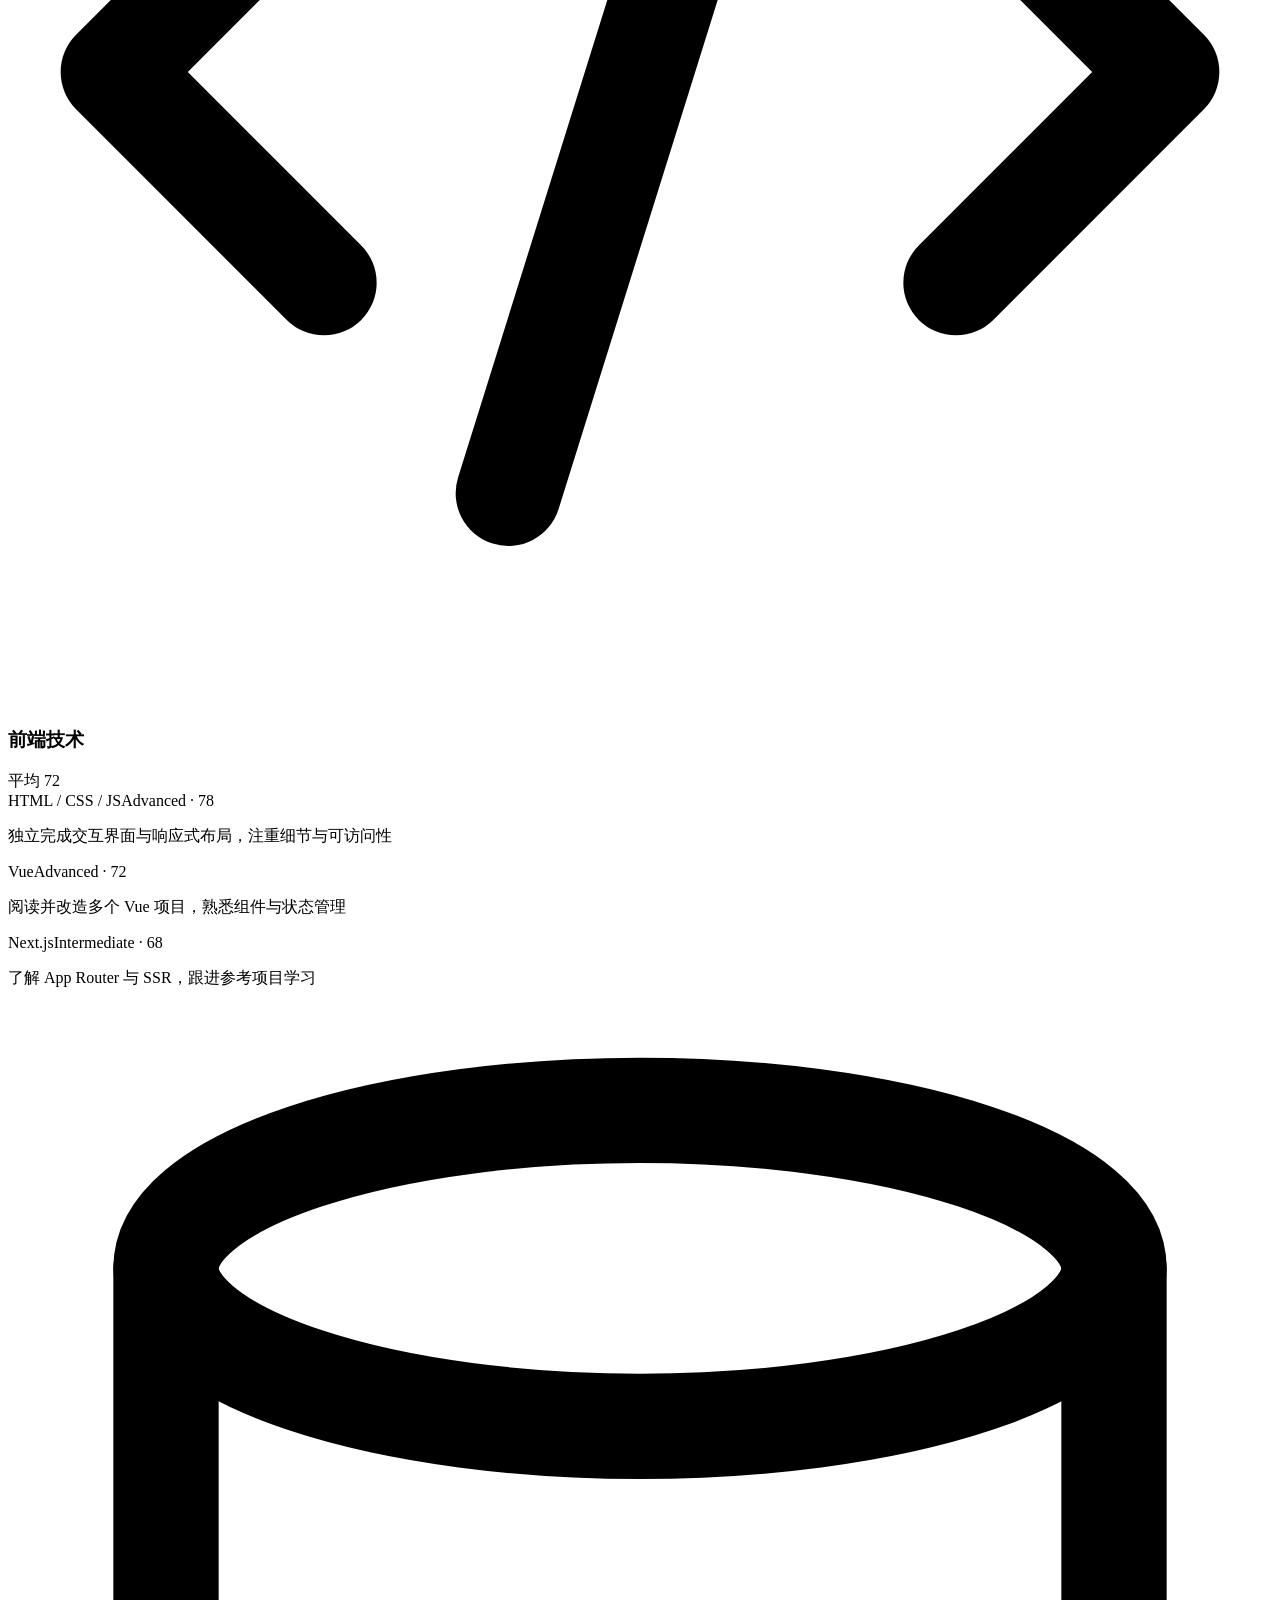
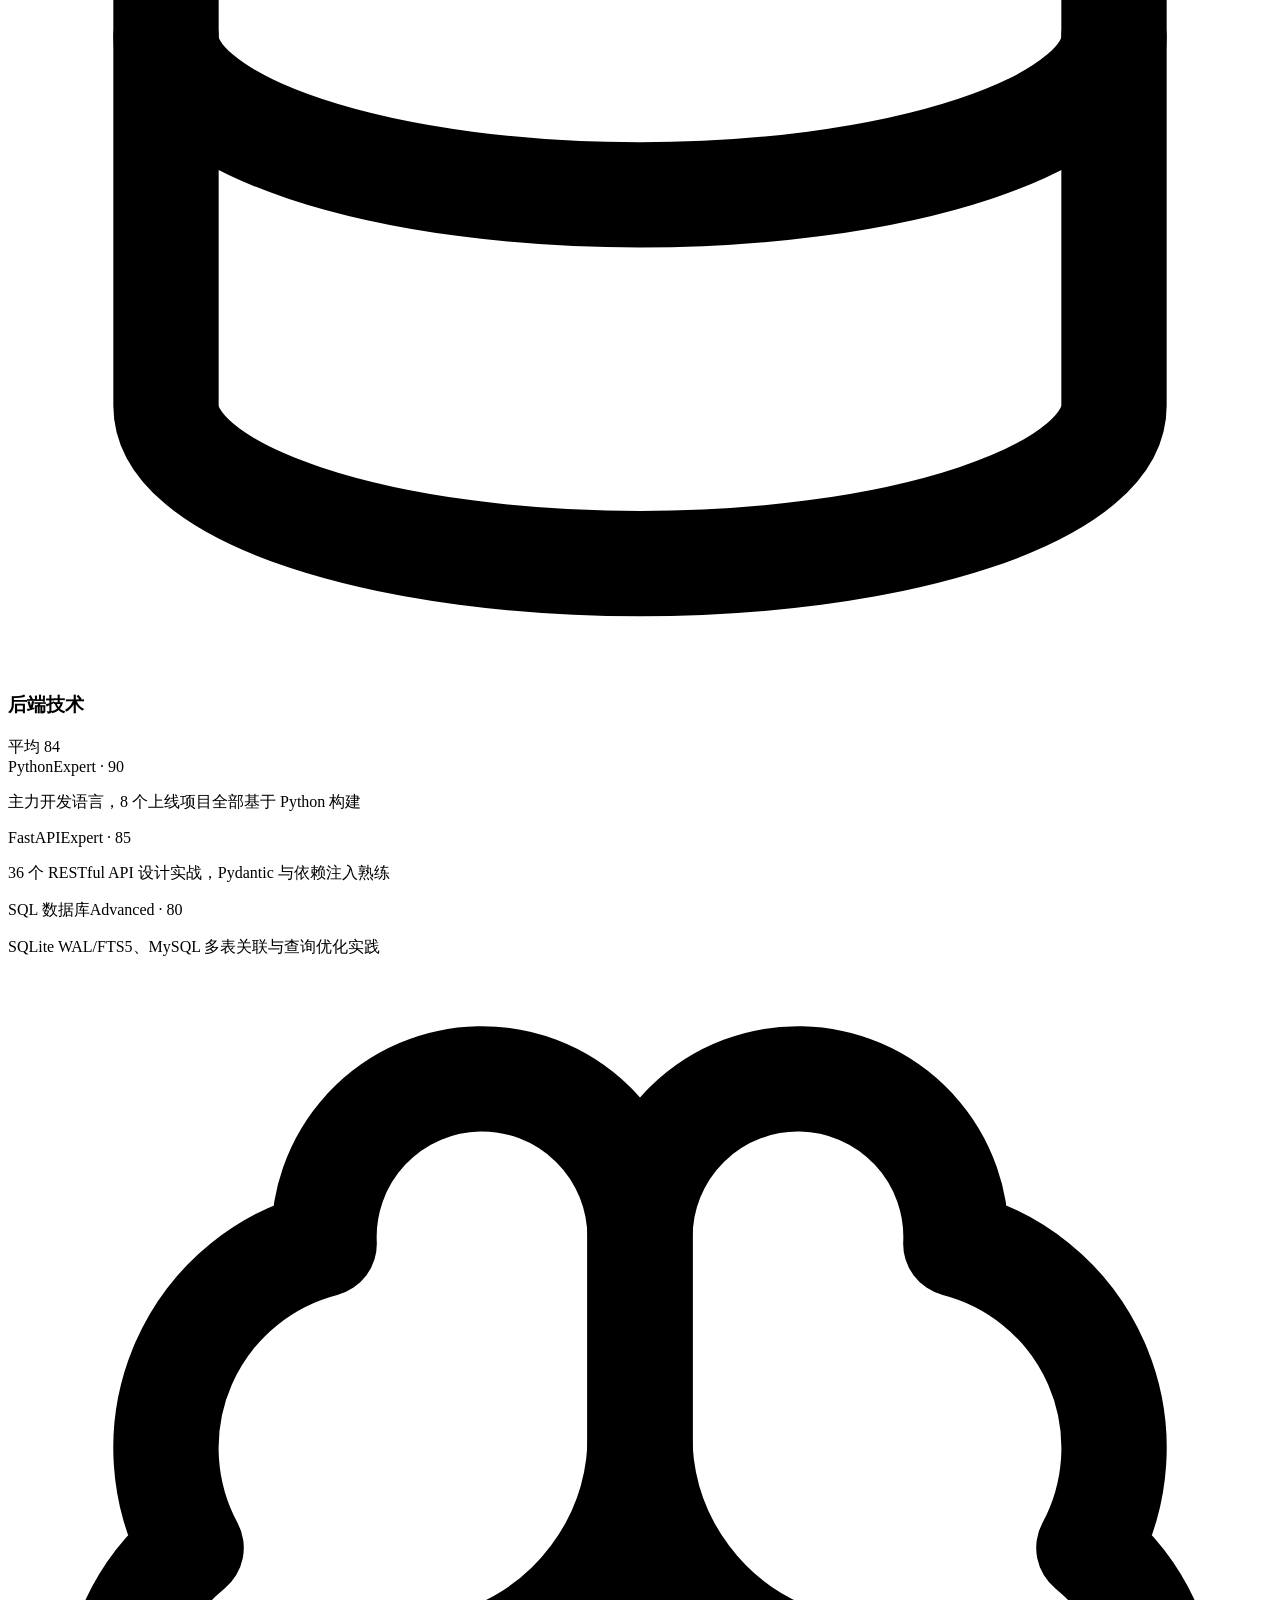
==== commit 3bb2f588: "fix: 融界卡查看项目改指融合工作台本体，GitHub 降为源码按钮 - 用户指出融界卡是"融合项目"不是 GitHub，查看项目应打开项目本身 - 融合工作台经全端口扫描确认无服务器部署(8081" ====
--- a/static/portfolio/index.html
+++ b/static/portfolio/index.html
@@ -221,7 +221,8 @@
               <p>将 RAG 智库、AI 合同审批、电商小二客服、电商运营助手四个独立项目融合为单端口工作台：36 个 API、三轨对话引擎、数据驱动合同规则引擎、FTS5 中文检索，LLM 双链路无 Key 自动降级。</p>
               <div class="p-tags"><span>Python</span><span>FastAPI</span><span>SQLite</span><span>FTS5</span><span>单端口聚合</span></div>
               <div class="p-actions">
-                <a class="p-btn primary" href="https://github.com/itzmy-web/8.ai-demo" target="_blank" rel="noopener">查看项目</a>
+                <a class="p-btn primary" href="https://fusion-workbench-confirm.app.workbuddy.host/" target="_blank" rel="noopener">查看项目</a>
+                <a class="p-btn ghost" href="https://github.com/itzmy-web/8.ai-demo" target="_blank" rel="noopener">源码</a>
               </div>
             </div>
           </article>
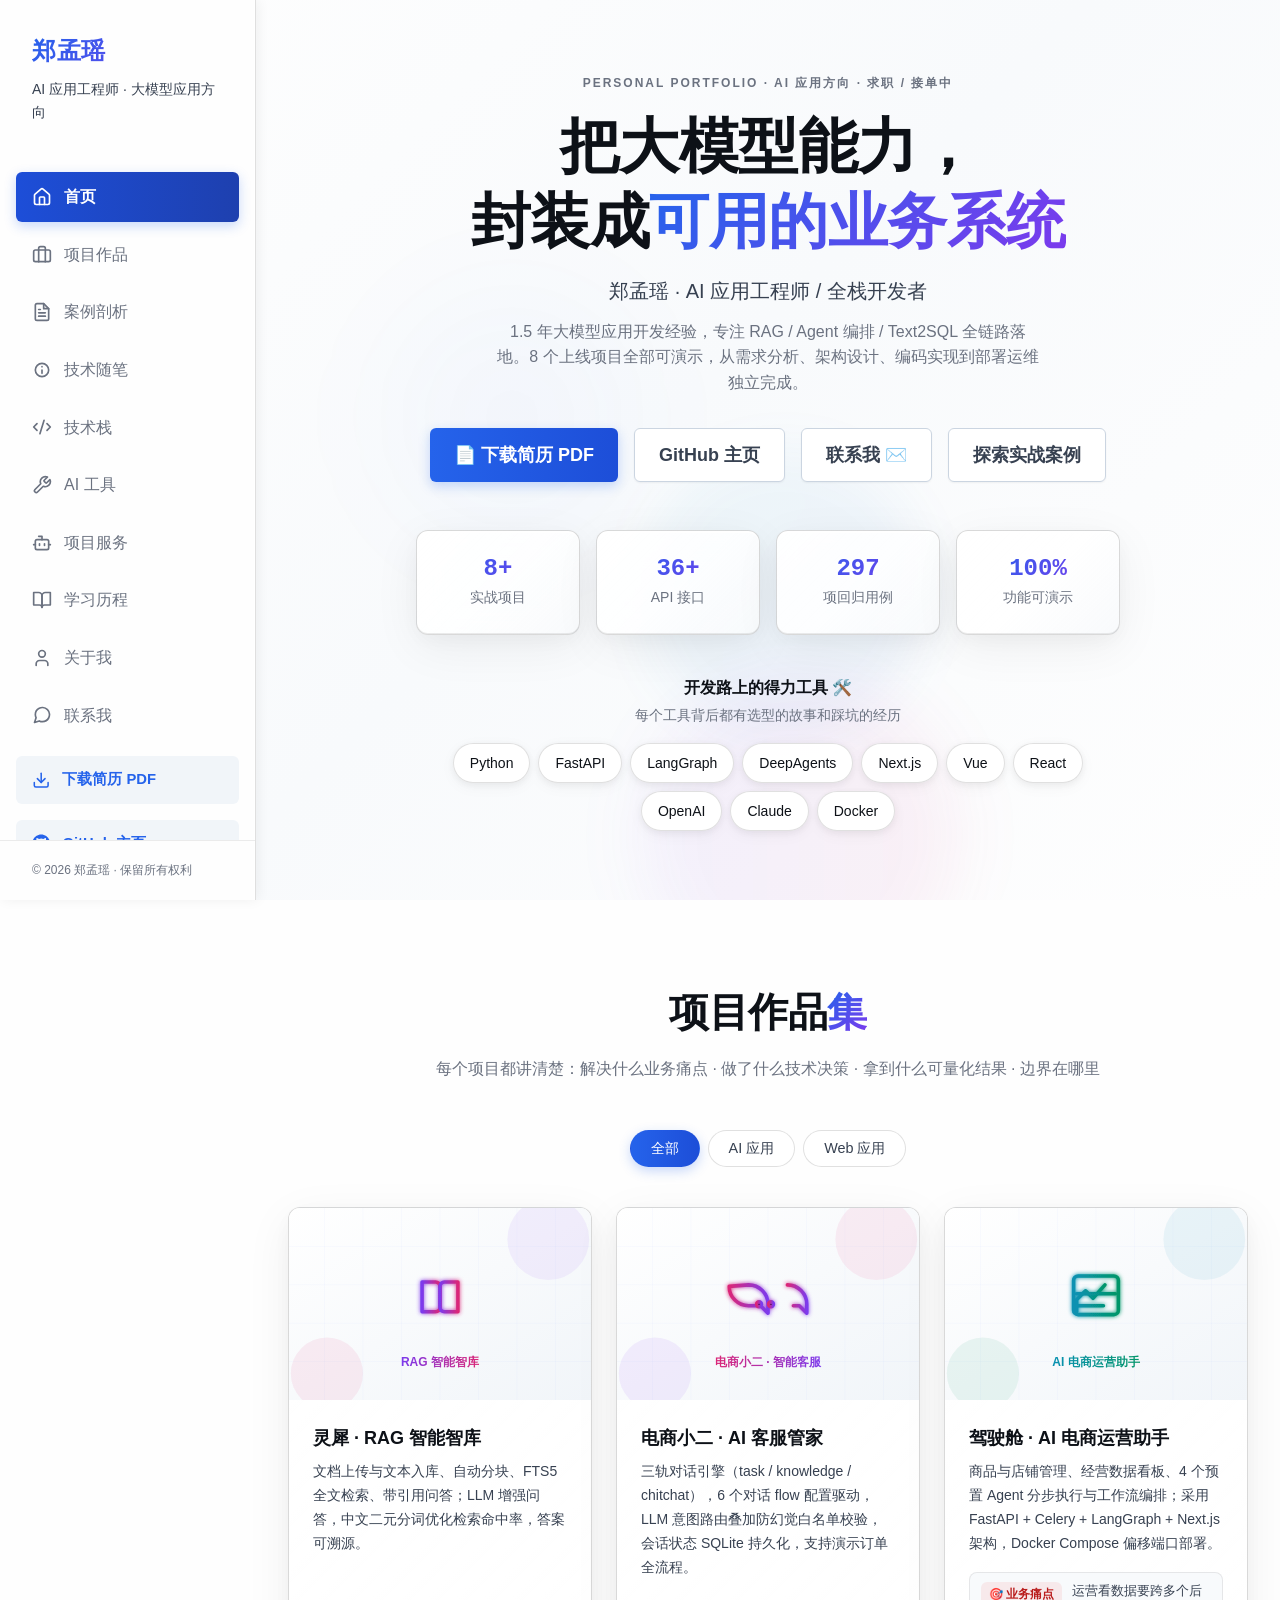
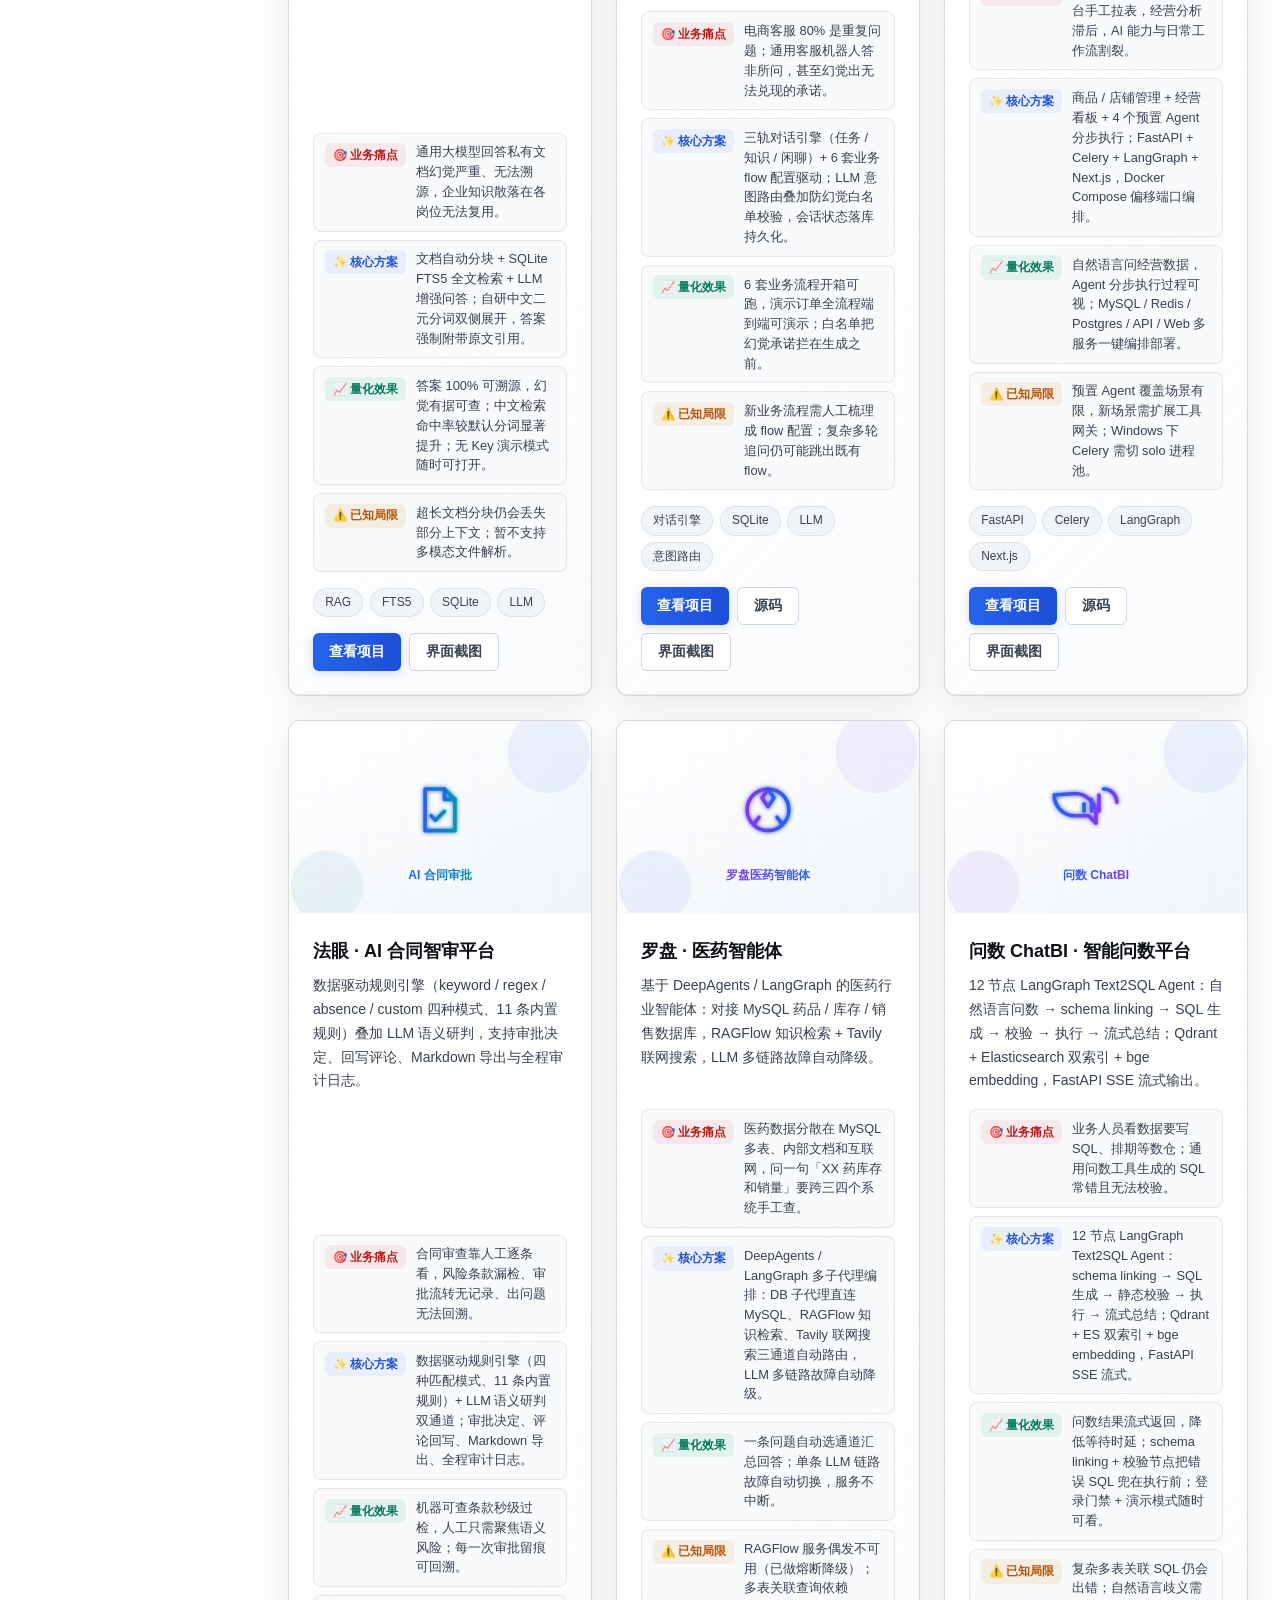
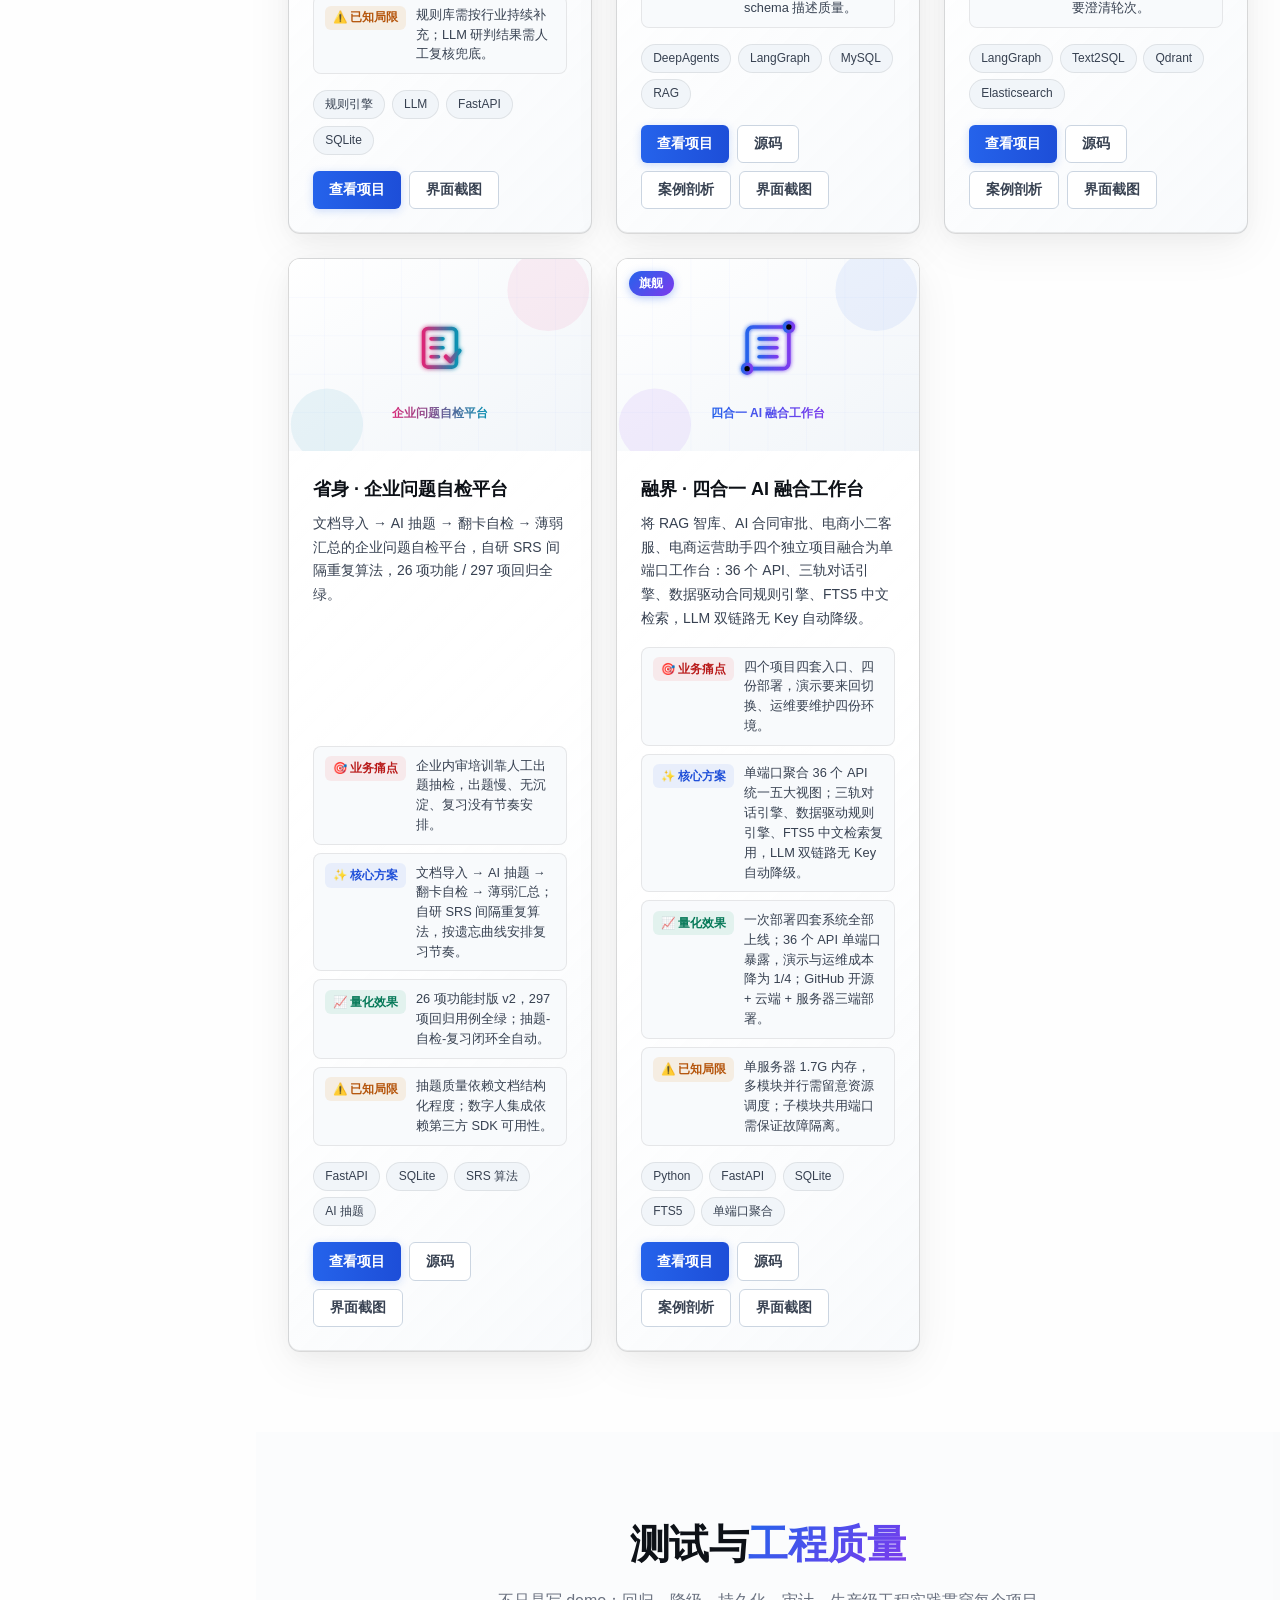
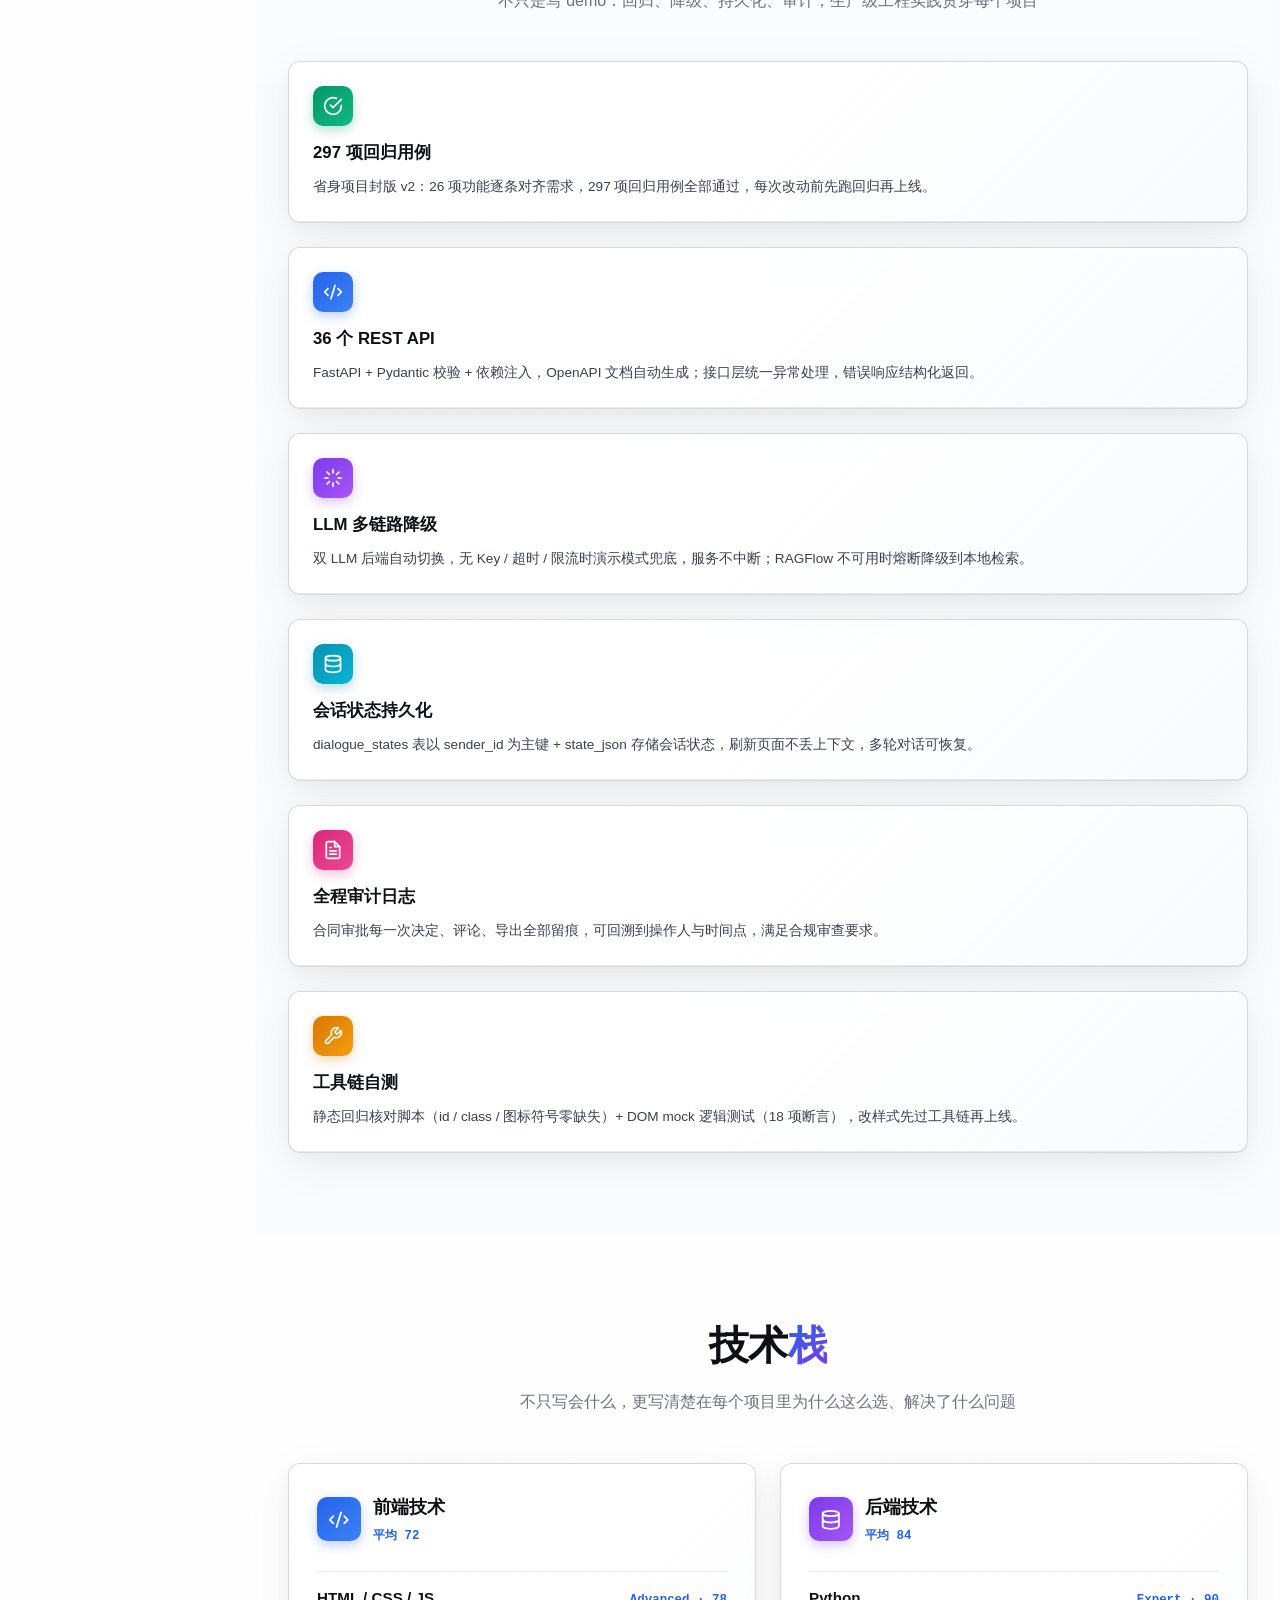
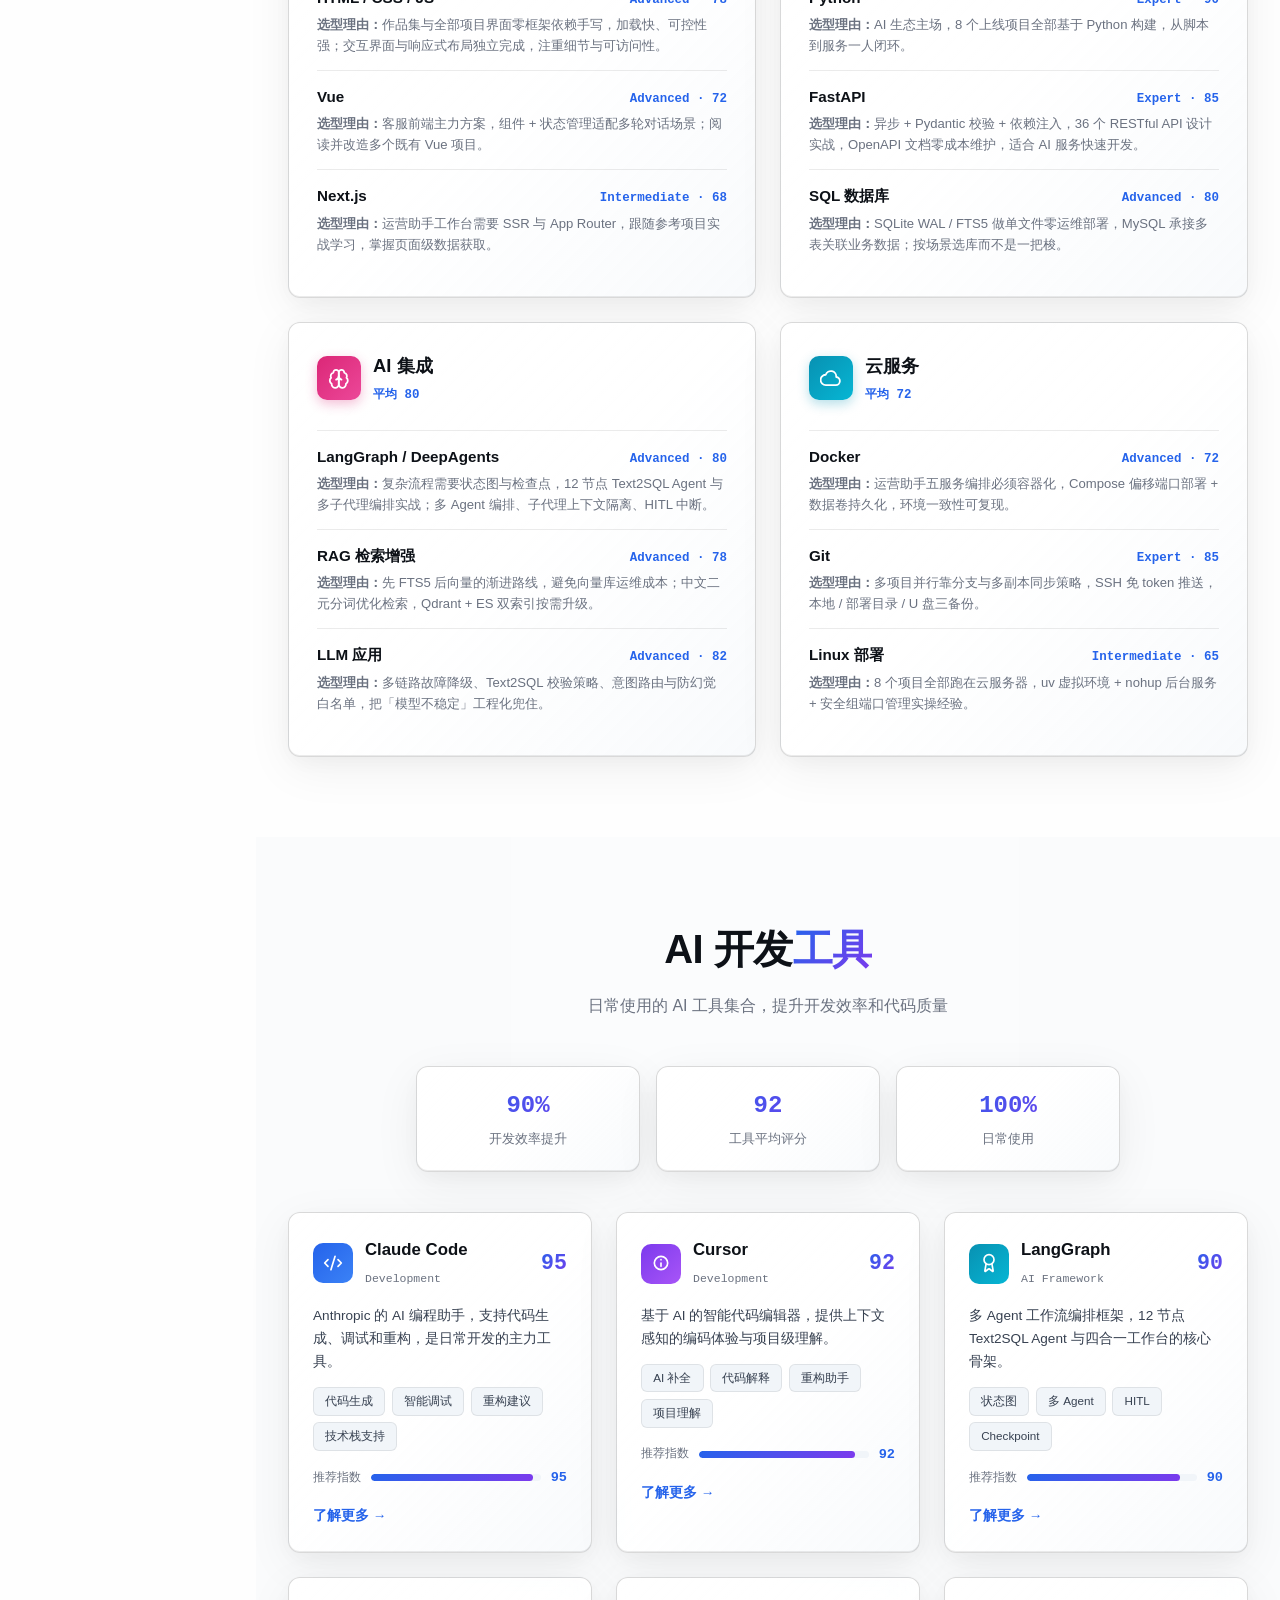
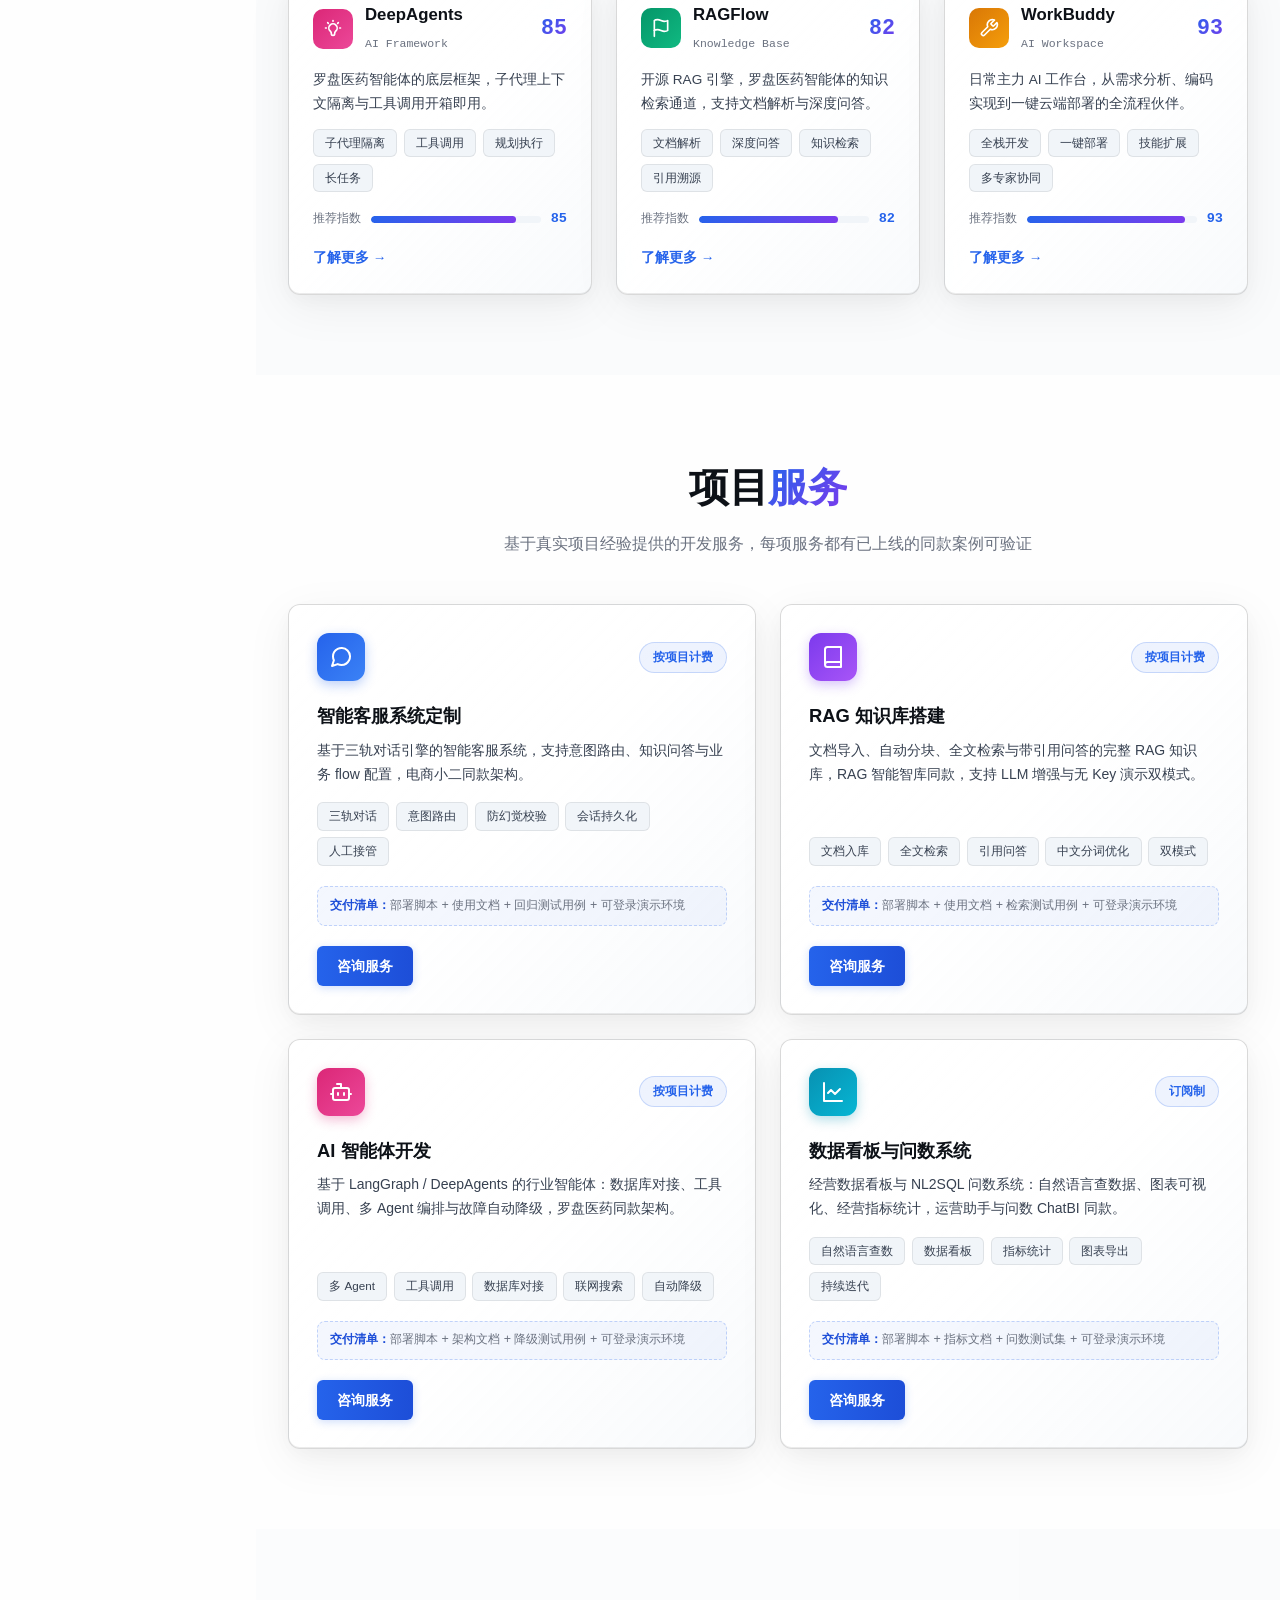
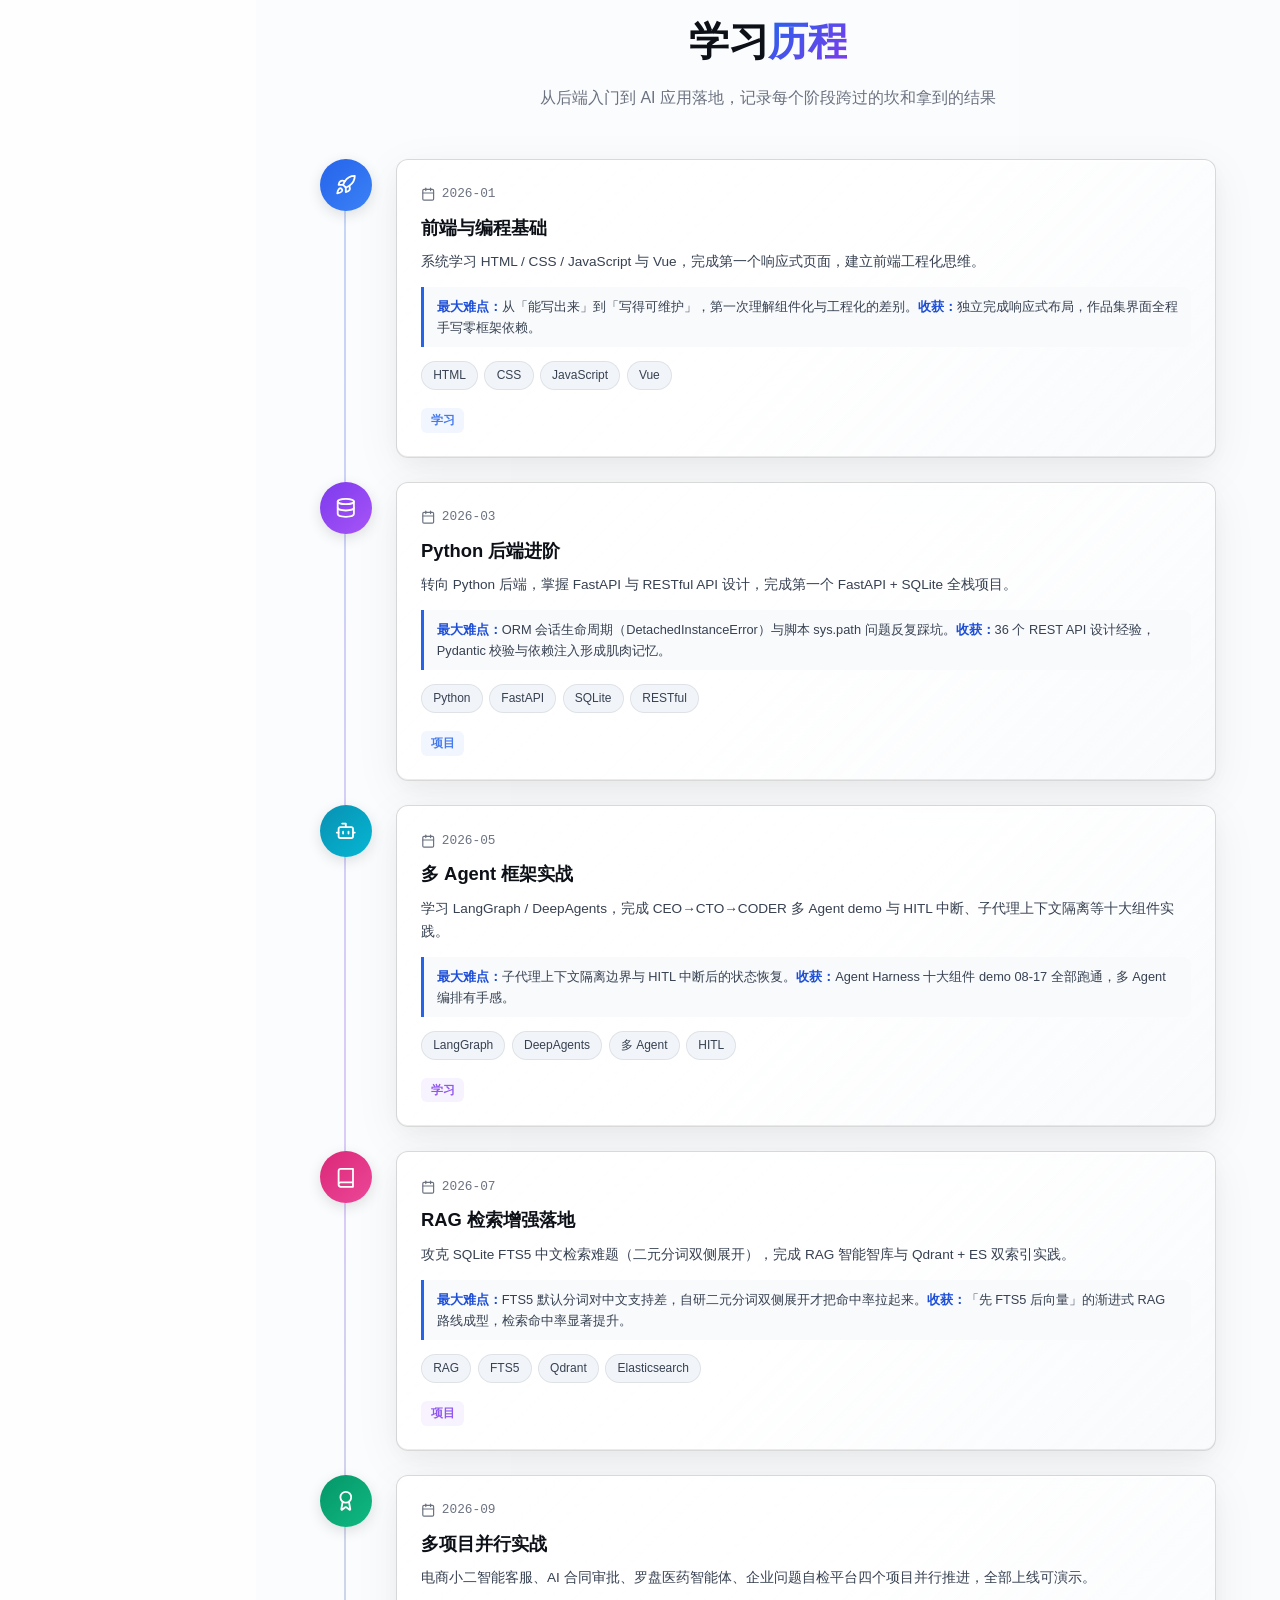
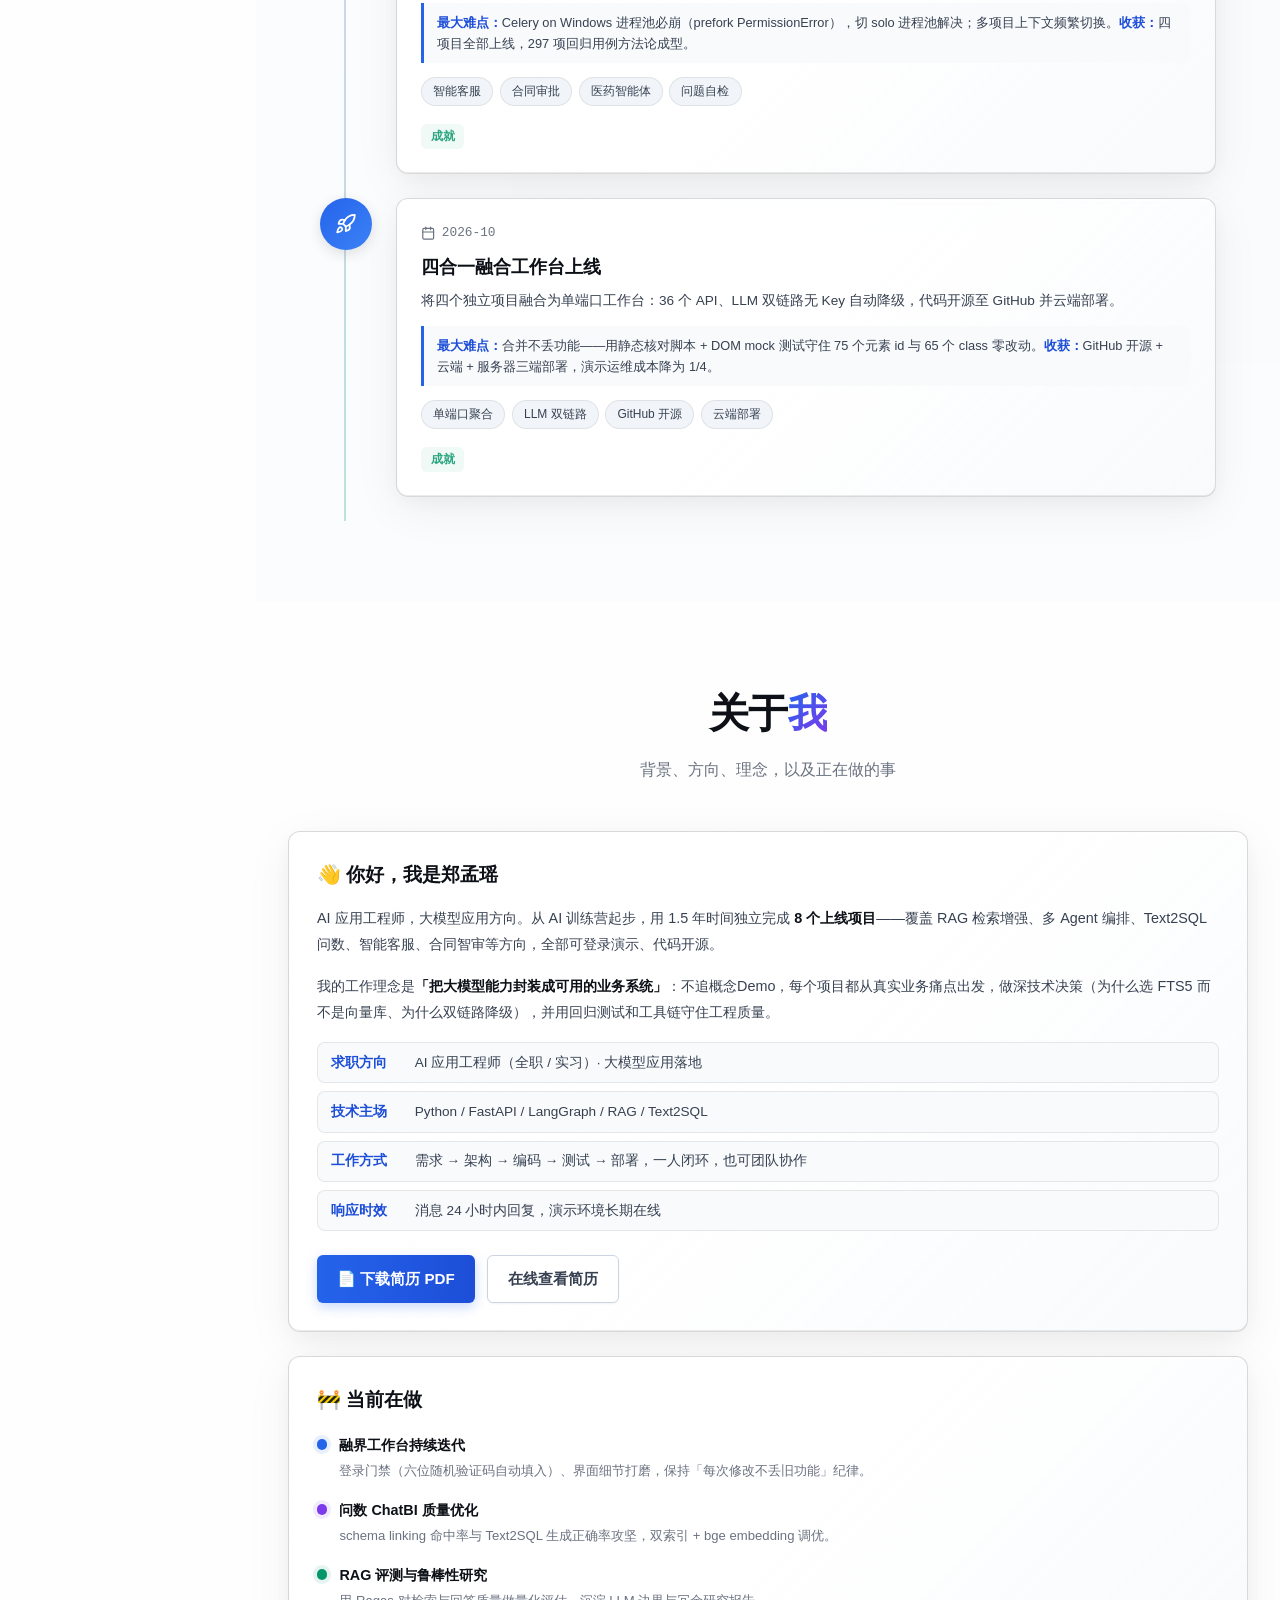
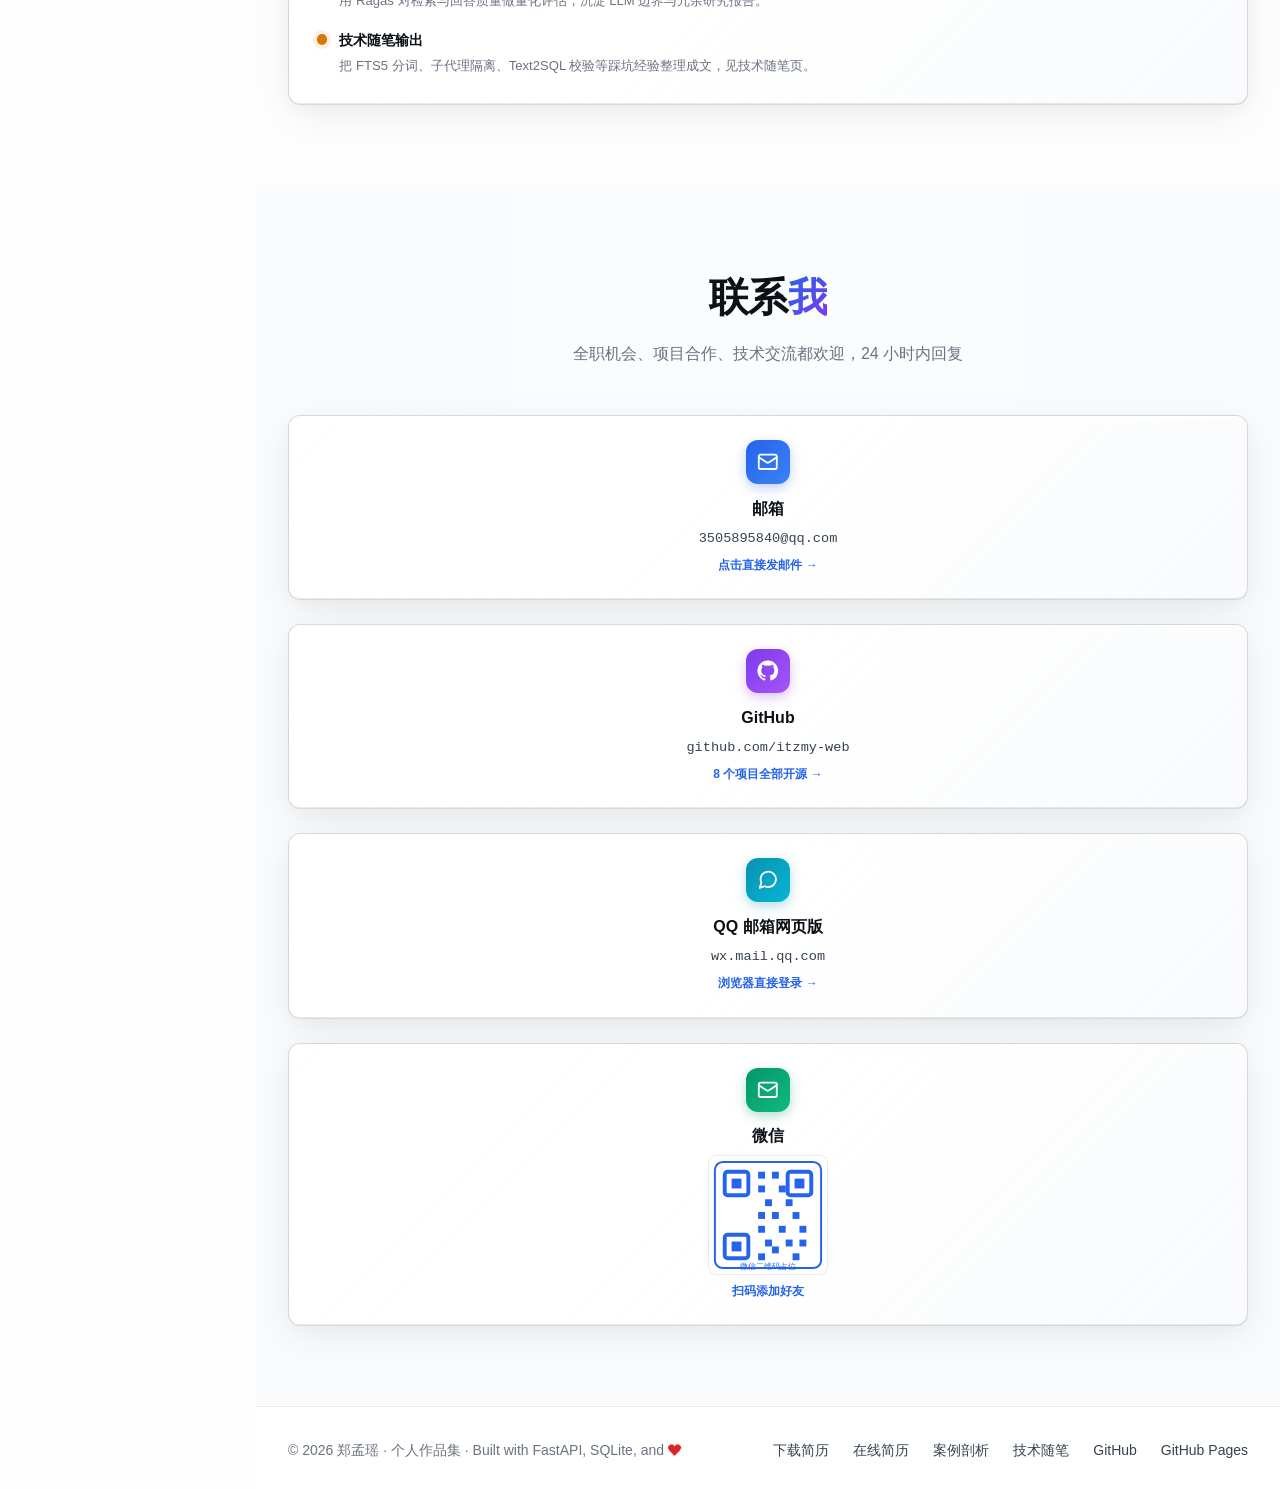
==== commit d9de6a1e: "feat: 内嵌作品集同步优化版（Hero CTA/项目四要素/案例页/随笔页/截图）" ====
--- a/static/portfolio/index.html
+++ b/static/portfolio/index.html
@@ -3,10 +3,18 @@
 <head>
   <meta charset="UTF-8">
   <meta name="viewport" content="width=device-width, initial-scale=1.0">
-  <title>郑孟瑶的个人作品集 | AI 应用开发之路</title>
-  <meta name="description" content="郑孟瑶的个人作品集：AI 应用工程师 · 大模型应用方向。RAG 智能智库、AI 客服管家、电商运营助手、合同智审、医药智能体等 8 个上线项目，覆盖 RAG / Agent 编排 / 多模态 / Text2SQL 全链路。">
+  <title>郑孟瑶 · AI 应用工程师 | RAG / Agent / Text2SQL 全链路落地 · 8 个可演示上线项目</title>
+  <meta name="description" content="郑孟瑶的个人作品集：AI 应用工程师，专注 RAG / Agent 编排 / Text2SQL 全链路落地。8 个上线可演示项目、36 个 REST API、297 项回归用例，擅长把大模型能力封装成可用业务系统。提供 RAG 知识库、智能客服、AI 智能体定制开发服务。">
+  <meta name="keywords" content="郑孟瑶,AI应用工程师,RAG,Agent,LangGraph,Text2SQL,FastAPI,大模型应用,作品集,求职,AI定制开发">
+  <meta name="author" content="郑孟瑶">
+  <meta property="og:type" content="website">
+  <meta property="og:title" content="郑孟瑶 · AI 应用工程师 | 把大模型能力封装成可用业务系统">
+  <meta property="og:description" content="8 个上线可演示 AI 项目，覆盖 RAG / Agent / Text2SQL 全链路。297 项回归用例，工程化落地大模型应用。">
+  <meta property="og:url" content="https://itzmy-web.github.io/portfolio/">
+  <meta property="og:locale" content="zh_CN">
+  <link rel="canonical" href="https://itzmy-web.github.io/portfolio/">
   <link rel="stylesheet" href="https://fonts.loli.net/css2?family=Inter:wght@400;500;600;700;800&family=JetBrains+Mono:wght@400;600&display=swap">
-  <link rel="stylesheet" href="/portfolio/assets/style.css">
+  <link rel="stylesheet" href="assets/style.css">
 </head>
 <body>
 
@@ -15,7 +23,7 @@
     <svg viewBox="0 0 24 24" fill="none" stroke="currentColor" stroke-width="2" stroke-linecap="round"><line x1="4" x2="20" y1="12" y2="12"/><line x1="4" x2="20" y1="6" y2="6"/><line x1="4" x2="20" y1="18" y2="18"/></svg>
   </button>
 
-  <!-- ===== 左侧玻璃侧边栏（参考站 fixed w-64 glass-nav）===== -->
+  <!-- ===== 左侧玻璃侧边栏 ===== -->
   <aside class="sidebar" id="sidebar">
     <div class="sidebar-head">
       <h1 class="sidebar-logo">郑孟瑶</h1>
@@ -29,6 +37,12 @@
         <li><a href="#projects" class="nav-item">
           <svg viewBox="0 0 24 24" fill="none" stroke="currentColor" stroke-width="2" stroke-linecap="round" stroke-linejoin="round"><path d="M16 20V4a2 2 0 0 0-2-2h-4a2 2 0 0 0-2 2v16"/><rect width="20" height="14" x="2" y="6" rx="2"/></svg>
           <span>项目作品</span></a></li>
+        <li><a href="cases.html" class="nav-item">
+          <svg viewBox="0 0 24 24" fill="none" stroke="currentColor" stroke-width="2" stroke-linecap="round" stroke-linejoin="round"><path d="M14 2H6a2 2 0 0 0-2 2v16a2 2 0 0 0 2 2h12a2 2 0 0 0 2-2V8z"/><path d="M14 2v6h6"/><path d="M16 13H8"/><path d="M16 17H8"/><path d="M10 9H8"/></svg>
+          <span>案例剖析</span></a></li>
+        <li><a href="blog.html" class="nav-item">
+          <svg viewBox="0 0 24 24" fill="none" stroke="currentColor" stroke-width="2" stroke-linecap="round" stroke-linejoin="round"><path d="M12 20a8 8 0 1 0 0-16 8 8 0 0 0 0 16z"/><path d="M12 16v-4"/><path d="M12 8h.01"/></svg>
+          <span>技术随笔</span></a></li>
         <li><a href="#stack" class="nav-item">
           <svg viewBox="0 0 24 24" fill="none" stroke="currentColor" stroke-width="2" stroke-linecap="round" stroke-linejoin="round"><path d="m18 16 4-4-4-4"/><path d="m6 8-4 4 4 4"/><path d="m14.5 4-5 16"/></svg>
           <span>技术栈</span></a></li>
@@ -41,10 +55,16 @@
         <li><a href="#journey" class="nav-item">
           <svg viewBox="0 0 24 24" fill="none" stroke="currentColor" stroke-width="2" stroke-linecap="round" stroke-linejoin="round"><path d="M2 3h6a4 4 0 0 1 4 4v14a3 3 0 0 0-3-3H2z"/><path d="M22 3h-6a4 4 0 0 0-4 4v14a3 3 0 0 1 3-3h7z"/></svg>
           <span>学习历程</span></a></li>
+        <li><a href="#about" class="nav-item">
+          <svg viewBox="0 0 24 24" fill="none" stroke="currentColor" stroke-width="2" stroke-linecap="round" stroke-linejoin="round"><path d="M19 21v-2a4 4 0 0 0-4-4H9a4 4 0 0 0-4 4v2"/><circle cx="12" cy="7" r="4"/></svg>
+          <span>关于我</span></a></li>
+        <li><a href="#contact" class="nav-item">
+          <svg viewBox="0 0 24 24" fill="none" stroke="currentColor" stroke-width="2" stroke-linecap="round" stroke-linejoin="round"><path d="M21 11.5a8.38 8.38 0 0 1-.9 3.8 8.5 8.5 0 0 1-7.6 4.7 8.38 8.38 0 0 1-3.8-.9L3 21l1.9-5.7a8.38 8.38 0 0 1-.9-3.8 8.5 8.5 0 0 1 4.7-7.6 8.38 8.38 0 0 1 3.8-.9h.5a8.48 8.48 0 0 1 8 8v.5z"/></svg>
+          <span>联系我</span></a></li>
       </ul>
-      <a class="nav-resume" href="/portfolio/resume.html">
-        <svg viewBox="0 0 24 24" fill="none" stroke="currentColor" stroke-width="2" stroke-linecap="round" stroke-linejoin="round"><path d="M14 2H6a2 2 0 0 0-2 2v16a2 2 0 0 0 2 2h12a2 2 0 0 0 2-2V8z"/><path d="M14 2v6h6"/><path d="M16 13H8"/><path d="M16 17H8"/></svg>
-        <span>查看简历</span>
+      <a class="nav-resume" href="assets/郑孟瑶简历.pdf" download>
+        <svg viewBox="0 0 24 24" fill="none" stroke="currentColor" stroke-width="2" stroke-linecap="round" stroke-linejoin="round"><path d="M21 15v4a2 2 0 0 1-2 2H5a2 2 0 0 1-2-2v-4"/><polyline points="7 10 12 15 17 10"/><line x1="12" x2="12" y1="15" y2="3"/></svg>
+        <span>下载简历 PDF</span>
       </a>
       <a class="nav-resume" href="https://github.com/itzmy-web" target="_blank" rel="noopener">
         <svg viewBox="0 0 24 24" fill="currentColor" stroke="none"><path d="M12 .5C5.65.5.5 5.65.5 12c0 5.08 3.29 9.39 7.86 10.91.58.11.79-.25.79-.55v-2.17c-3.2.7-3.87-1.36-3.87-1.36-.52-1.33-1.28-1.68-1.28-1.68-1.04-.71.08-.7.08-.7 1.15.08 1.76 1.18 1.76 1.18 1.03 1.76 2.7 1.25 3.36.96.1-.75.4-1.25.72-1.54-2.55-.29-5.23-1.28-5.23-5.68 0-1.26.45-2.28 1.18-3.09-.12-.29-.51-1.46.11-3.05 0 0 .96-.31 3.15 1.18a10.9 10.9 0 0 1 5.74 0c2.19-1.49 3.15-1.18 3.15-1.18.62 1.59.23 2.76.11 3.05.73.81 1.18 1.83 1.18 3.09 0 4.41-2.69 5.38-5.25 5.66.41.35.77 1.05.77 2.12v3.14c0 .3.21.67.8.55A11.51 11.51 0 0 0 23.5 12C23.5 5.65 18.35.5 12 .5z"/></svg>
@@ -66,20 +86,21 @@
     <!-- ===== Hero ===== -->
     <section class="hero" id="home">
       <div class="hero-inner">
-        <p class="hero-badge reveal">PERSONAL PORTFOLIO · AI 应用方向</p>
-        <h1 class="hero-title reveal">AI 应用<span class="grad-text">开发之路</span> – 郑孟瑶</h1>
-        <h3 class="hero-sub reveal">AI 应用工程师 &amp; 全栈开发者</h3>
-        <p class="hero-desc reveal">1.5 年大模型应用开发经验，专注 AI 应用落地与全栈开发，8 个上线项目全部可演示，覆盖 RAG / Agent 编排 / 多模态 / Text2SQL 全链路。</p>
+        <p class="hero-badge reveal">PERSONAL PORTFOLIO · AI 应用方向 · 求职 / 接单中</p>
+        <h1 class="hero-title reveal">把大模型能力，<br>封装成<span class="grad-text">可用的业务系统</span></h1>
+        <h3 class="hero-sub reveal">郑孟瑶 · AI 应用工程师 / 全栈开发者</h3>
+        <p class="hero-desc reveal">1.5 年大模型应用开发经验，专注 RAG / Agent 编排 / Text2SQL 全链路落地。8 个上线项目全部可演示，从需求分析、架构设计、编码实现到部署运维独立完成。</p>
         <div class="hero-cta reveal">
-          <a class="btn btn-primary" href="https://wx.mail.qq.com/" target="_blank" rel="noopener">一起交流讨论 💬</a>
+          <a class="btn btn-primary" href="assets/郑孟瑶简历.pdf" download>📄 下载简历 PDF</a>
+          <a class="btn btn-outline" href="https://github.com/itzmy-web" target="_blank" rel="noopener">GitHub 主页</a>
+          <a class="btn btn-outline" href="#contact">联系我 ✉️</a>
           <a class="btn btn-outline" href="#projects">探索实战案例</a>
-          <a class="btn btn-outline" href="https://github.com/itzmy-web" target="_blank" rel="noopener">GitHub 主页</a>
         </div>
         <div class="hero-stats reveal">
           <div class="glass-ultra stat-card"><b>8+</b><span>实战项目</span></div>
           <div class="glass-ultra stat-card"><b>36+</b><span>API 接口</span></div>
+          <div class="glass-ultra stat-card"><b>297</b><span>项回归用例</span></div>
           <div class="glass-ultra stat-card"><b>100%</b><span>功能可演示</span></div>
-          <div class="glass-ultra stat-card"><b>24h</b><span>响应反馈</span></div>
         </div>
         <div class="hero-tools reveal">
           <h4>开发路上的得力工具 🛠️</h4>
@@ -100,7 +121,7 @@
       <div class="section-inner">
         <div class="sec-head reveal">
           <h2>项目作品<span class="grad-text">集</span></h2>
-          <p>我在 AI 应用开发、Web 技术和工具创建方面的实践成果</p>
+          <p>每个项目都讲清楚：解决什么业务痛点 · 做了什么技术决策 · 拿到什么可量化结果 · 边界在哪里</p>
         </div>
         <div class="filter-tabs reveal">
           <button class="filter-tab active" data-filter="all">全部</button>
@@ -108,121 +129,181 @@
           <button class="filter-tab" data-filter="web">Web 应用</button>
         </div>
         <div class="project-grid">
+
           <article class="glass-ultra project-card reveal" data-cat="ai">
             <div class="p-cover">
-              <img src="/portfolio/assets/covers/RAG 智能智库.svg" alt="灵犀 · RAG 智能智库" loading="lazy">
+              <img src="assets/covers/RAG 智能智库.svg" alt="灵犀 · RAG 智能智库" loading="lazy">
             </div>
             <div class="p-body">
               <h3>灵犀 · RAG 智能智库</h3>
               <p>文档上传与文本入库、自动分块、FTS5 全文检索、带引用问答；LLM 增强问答，中文二元分词优化检索命中率，答案可溯源。</p>
+              <div class="p-facts">
+                <div class="p-fact"><span class="pf-label pf-pain">🎯 业务痛点</span><p>通用大模型回答私有文档幻觉严重、无法溯源，企业知识散落在各岗位无法复用。</p></div>
+                <div class="p-fact"><span class="pf-label pf-sol">✨ 核心方案</span><p>文档自动分块 + SQLite FTS5 全文检索 + LLM 增强问答；自研中文二元分词双侧展开，答案强制附带原文引用。</p></div>
+                <div class="p-fact"><span class="pf-label pf-res">📈 量化效果</span><p>答案 100% 可溯源，幻觉有据可查；中文检索命中率较默认分词显著提升；无 Key 演示模式随时可打开。</p></div>
+                <div class="p-fact"><span class="pf-label pf-lim">⚠️ 已知局限</span><p>超长文档分块仍会丢失部分上下文；暂不支持多模态文件解析。</p></div>
+              </div>
               <div class="p-tags"><span>RAG</span><span>FTS5</span><span>SQLite</span><span>LLM</span></div>
               <div class="p-actions">
                 <a class="p-btn primary" href="http://39.107.107.246:8085/" target="_blank" rel="noopener">查看项目</a>
+                <a class="p-btn ghost" href="#" data-shot="assets/shots/01-rag.png" data-shot-alt="灵犀 RAG 智能智库界面截图">界面截图</a>
               </div>
             </div>
           </article>
 
           <article class="glass-ultra project-card reveal" data-cat="ai">
             <div class="p-cover">
-              <img src="/portfolio/assets/covers/电商小二 · 智能客服.svg" alt="电商小二 · AI 客服管家" loading="lazy">
+              <img src="assets/covers/电商小二 · 智能客服.svg" alt="电商小二 · AI 客服管家" loading="lazy">
             </div>
             <div class="p-body">
               <h3>电商小二 · AI 客服管家</h3>
               <p>三轨对话引擎（task / knowledge / chitchat），6 个对话 flow 配置驱动，LLM 意图路由叠加防幻觉白名单校验，会话状态 SQLite 持久化，支持演示订单全流程。</p>
+              <div class="p-facts">
+                <div class="p-fact"><span class="pf-label pf-pain">🎯 业务痛点</span><p>电商客服 80% 是重复问题；通用客服机器人答非所问，甚至幻觉出无法兑现的承诺。</p></div>
+                <div class="p-fact"><span class="pf-label pf-sol">✨ 核心方案</span><p>三轨对话引擎（任务 / 知识 / 闲聊）+ 6 套业务 flow 配置驱动；LLM 意图路由叠加防幻觉白名单校验，会话状态落库持久化。</p></div>
+                <div class="p-fact"><span class="pf-label pf-res">📈 量化效果</span><p>6 套业务流程开箱可跑，演示订单全流程端到端可演示；白名单把幻觉承诺拦在生成之前。</p></div>
+                <div class="p-fact"><span class="pf-label pf-lim">⚠️ 已知局限</span><p>新业务流程需人工梳理成 flow 配置；复杂多轮追问仍可能跳出既有 flow。</p></div>
+              </div>
               <div class="p-tags"><span>对话引擎</span><span>SQLite</span><span>LLM</span><span>意图路由</span></div>
               <div class="p-actions">
                 <a class="p-btn primary" href="http://39.107.107.246:8083/login.html" target="_blank" rel="noopener">查看项目</a>
                 <a class="p-btn ghost" href="https://github.com/itzmy-web/5.dianshang-xiaoer-cs.app" target="_blank" rel="noopener">源码</a>
+                <a class="p-btn ghost" href="#" data-shot="assets/shots/02-cs.png" data-shot-alt="电商小二智能客服界面截图">界面截图</a>
               </div>
             </div>
           </article>
 
           <article class="glass-ultra project-card reveal" data-cat="web">
             <div class="p-cover">
-              <img src="/portfolio/assets/covers/AI 电商运营助手.svg" alt="驾驶舱 · AI 电商运营助手" loading="lazy">
+              <img src="assets/covers/AI 电商运营助手.svg" alt="驾驶舱 · AI 电商运营助手" loading="lazy">
             </div>
             <div class="p-body">
               <h3>驾驶舱 · AI 电商运营助手</h3>
               <p>商品与店铺管理、经营数据看板、4 个预置 Agent 分步执行与工作流编排；采用 FastAPI + Celery + LangGraph + Next.js 架构，Docker Compose 偏移端口部署。</p>
+              <div class="p-facts">
+                <div class="p-fact"><span class="pf-label pf-pain">🎯 业务痛点</span><p>运营看数据要跨多个后台手工拉表，经营分析滞后，AI 能力与日常工作流割裂。</p></div>
+                <div class="p-fact"><span class="pf-label pf-sol">✨ 核心方案</span><p>商品 / 店铺管理 + 经营看板 + 4 个预置 Agent 分步执行；FastAPI + Celery + LangGraph + Next.js，Docker Compose 偏移端口编排。</p></div>
+                <div class="p-fact"><span class="pf-label pf-res">📈 量化效果</span><p>自然语言问经营数据，Agent 分步执行过程可视；MySQL / Redis / Postgres / API / Web 多服务一键编排部署。</p></div>
+                <div class="p-fact"><span class="pf-label pf-lim">⚠️ 已知局限</span><p>预置 Agent 覆盖场景有限，新场景需扩展工具网关；Windows 下 Celery 需切 solo 进程池。</p></div>
+              </div>
               <div class="p-tags"><span>FastAPI</span><span>Celery</span><span>LangGraph</span><span>Next.js</span></div>
               <div class="p-actions">
                 <a class="p-btn primary" href="http://39.107.107.246:8087/login" target="_blank" rel="noopener">查看项目</a>
                 <a class="p-btn ghost" href="https://github.com/itzmy-web/7.ecommerce-assistant-demo.app" target="_blank" rel="noopener">源码</a>
+                <a class="p-btn ghost" href="#" data-shot="assets/shots/03-ops.png" data-shot-alt="AI 电商运营助手界面截图">界面截图</a>
               </div>
             </div>
           </article>
 
           <article class="glass-ultra project-card reveal" data-cat="ai">
             <div class="p-cover">
-              <img src="/portfolio/assets/covers/AI 合同审批.svg" alt="法眼 · AI 合同智审平台" loading="lazy">
+              <img src="assets/covers/AI 合同审批.svg" alt="法眼 · AI 合同智审平台" loading="lazy">
             </div>
             <div class="p-body">
               <h3>法眼 · AI 合同智审平台</h3>
               <p>数据驱动规则引擎（keyword / regex / absence / custom 四种模式、11 条内置规则）叠加 LLM 语义研判，支持审批决定、回写评论、Markdown 导出与全程审计日志。</p>
+              <div class="p-facts">
+                <div class="p-fact"><span class="pf-label pf-pain">🎯 业务痛点</span><p>合同审查靠人工逐条看，风险条款漏检、审批流转无记录、出问题无法回溯。</p></div>
+                <div class="p-fact"><span class="pf-label pf-sol">✨ 核心方案</span><p>数据驱动规则引擎（四种匹配模式、11 条内置规则）+ LLM 语义研判双通道；审批决定、评论回写、Markdown 导出、全程审计日志。</p></div>
+                <div class="p-fact"><span class="pf-label pf-res">📈 量化效果</span><p>机器可查条款秒级过检，人工只需聚焦语义风险；每一次审批留痕可回溯。</p></div>
+                <div class="p-fact"><span class="pf-label pf-lim">⚠️ 已知局限</span><p>规则库需按行业持续补充；LLM 研判结果需人工复核兜底。</p></div>
+              </div>
               <div class="p-tags"><span>规则引擎</span><span>LLM</span><span>FastAPI</span><span>SQLite</span></div>
               <div class="p-actions">
                 <a class="p-btn primary" href="http://39.107.107.246:8088/" target="_blank" rel="noopener">查看项目</a>
+                <a class="p-btn ghost" href="#" data-shot="assets/shots/04-contract.png" data-shot-alt="AI 合同智审平台界面截图">界面截图</a>
               </div>
             </div>
           </article>
 
           <article class="glass-ultra project-card reveal" data-cat="ai">
             <div class="p-cover">
-              <img src="/portfolio/assets/covers/罗盘医药智能体.svg" alt="罗盘 · 医药智能体" loading="lazy">
+              <img src="assets/covers/罗盘医药智能体.svg" alt="罗盘 · 医药智能体" loading="lazy">
             </div>
             <div class="p-body">
               <h3>罗盘 · 医药智能体</h3>
               <p>基于 DeepAgents / LangGraph 的医药行业智能体：对接 MySQL 药品 / 库存 / 销售数据库，RAGFlow 知识检索 + Tavily 联网搜索，LLM 多链路故障自动降级。</p>
+              <div class="p-facts">
+                <div class="p-fact"><span class="pf-label pf-pain">🎯 业务痛点</span><p>医药数据分散在 MySQL 多表、内部文档和互联网，问一句「XX 药库存和销量」要跨三四个系统手工查。</p></div>
+                <div class="p-fact"><span class="pf-label pf-sol">✨ 核心方案</span><p>DeepAgents / LangGraph 多子代理编排：DB 子代理直连 MySQL、RAGFlow 知识检索、Tavily 联网搜索三通道自动路由，LLM 多链路故障自动降级。</p></div>
+                <div class="p-fact"><span class="pf-label pf-res">📈 量化效果</span><p>一条问题自动选通道汇总回答；单条 LLM 链路故障自动切换，服务不中断。</p></div>
+                <div class="p-fact"><span class="pf-label pf-lim">⚠️ 已知局限</span><p>RAGFlow 服务偶发不可用（已做熔断降级）；多表关联查询依赖 schema 描述质量。</p></div>
+              </div>
               <div class="p-tags"><span>DeepAgents</span><span>LangGraph</span><span>MySQL</span><span>RAG</span></div>
               <div class="p-actions">
                 <a class="p-btn primary" href="http://39.107.107.246:8084/" target="_blank" rel="noopener">查看项目</a>
                 <a class="p-btn ghost" href="https://github.com/itzmy-web/6.compass-pharma-cloud" target="_blank" rel="noopener">源码</a>
+                <a class="p-btn ghost" href="cases.html#compass">案例剖析</a>
+                <a class="p-btn ghost" href="#" data-shot="assets/shots/05-compass.png" data-shot-alt="罗盘医药智能体界面截图">界面截图</a>
               </div>
             </div>
           </article>
 
           <article class="glass-ultra project-card reveal" data-cat="ai">
             <div class="p-cover">
-              <img src="/portfolio/assets/covers/问数 ChatBI.svg" alt="问数 ChatBI · 智能问数平台" loading="lazy">
+              <img src="assets/covers/问数 ChatBI.svg" alt="问数 ChatBI · 智能问数平台" loading="lazy">
             </div>
             <div class="p-body">
               <h3>问数 ChatBI · 智能问数平台</h3>
               <p>12 节点 LangGraph Text2SQL Agent：自然语言问数 → schema linking → SQL 生成 → 校验 → 执行 → 流式总结；Qdrant + Elasticsearch 双索引 + bge embedding，FastAPI SSE 流式输出。</p>
+              <div class="p-facts">
+                <div class="p-fact"><span class="pf-label pf-pain">🎯 业务痛点</span><p>业务人员看数据要写 SQL、排期等数仓；通用问数工具生成的 SQL 常错且无法校验。</p></div>
+                <div class="p-fact"><span class="pf-label pf-sol">✨ 核心方案</span><p>12 节点 LangGraph Text2SQL Agent：schema linking → SQL 生成 → 静态校验 → 执行 → 流式总结；Qdrant + ES 双索引 + bge embedding，FastAPI SSE 流式。</p></div>
+                <div class="p-fact"><span class="pf-label pf-res">📈 量化效果</span><p>问数结果流式返回，降低等待时延；schema linking + 校验节点把错误 SQL 兜在执行前；登录门禁 + 演示模式随时可看。</p></div>
+                <div class="p-fact"><span class="pf-label pf-lim">⚠️ 已知局限</span><p>复杂多表关联 SQL 仍会出错；自然语言歧义需要澄清轮次。</p></div>
+              </div>
               <div class="p-tags"><span>LangGraph</span><span>Text2SQL</span><span>Qdrant</span><span>Elasticsearch</span></div>
               <div class="p-actions">
                 <a class="p-btn primary" href="http://39.107.107.246:8082/" target="_blank" rel="noopener">查看项目</a>
                 <a class="p-btn ghost" href="https://github.com/itzmy-web/4.wenshu-chatbi-cloud.app" target="_blank" rel="noopener">源码</a>
+                <a class="p-btn ghost" href="cases.html#chatbi">案例剖析</a>
+                <a class="p-btn ghost" href="#" data-shot="assets/shots/06-chatbi.png" data-shot-alt="问数 ChatBI 界面截图">界面截图</a>
               </div>
             </div>
           </article>
 
           <article class="glass-ultra project-card reveal" data-cat="ai">
             <div class="p-cover">
-              <img src="/portfolio/assets/covers/企业问题自检平台.svg" alt="省身 · 企业问题自检平台" loading="lazy">
+              <img src="assets/covers/企业问题自检平台.svg" alt="省身 · 企业问题自检平台" loading="lazy">
             </div>
             <div class="p-body">
               <h3>省身 · 企业问题自检平台</h3>
               <p>文档导入 → AI 抽题 → 翻卡自检 → 薄弱汇总的企业问题自检平台，自研 SRS 间隔重复算法，26 项功能 / 297 项回归全绿。</p>
+              <div class="p-facts">
+                <div class="p-fact"><span class="pf-label pf-pain">🎯 业务痛点</span><p>企业内审培训靠人工出题抽检，出题慢、无沉淀、复习没有节奏安排。</p></div>
+                <div class="p-fact"><span class="pf-label pf-sol">✨ 核心方案</span><p>文档导入 → AI 抽题 → 翻卡自检 → 薄弱汇总；自研 SRS 间隔重复算法，按遗忘曲线安排复习节奏。</p></div>
+                <div class="p-fact"><span class="pf-label pf-res">📈 量化效果</span><p>26 项功能封版 v2，297 项回归用例全绿；抽题-自检-复习闭环全自动。</p></div>
+                <div class="p-fact"><span class="pf-label pf-lim">⚠️ 已知局限</span><p>抽题质量依赖文档结构化程度；数字人集成依赖第三方 SDK 可用性。</p></div>
+              </div>
               <div class="p-tags"><span>FastAPI</span><span>SQLite</span><span>SRS 算法</span><span>AI 抽题</span></div>
               <div class="p-actions">
                 <a class="p-btn primary" href="http://39.107.107.246:8081/login.html" target="_blank" rel="noopener">查看项目</a>
                 <a class="p-btn ghost" href="https://github.com/itzmy-web/2.question-self-check" target="_blank" rel="noopener">源码</a>
+                <a class="p-btn ghost" href="#" data-shot="assets/shots/07-selfcheck.png" data-shot-alt="企业问题自检平台界面截图">界面截图</a>
               </div>
             </div>
           </article>
 
           <article class="glass-ultra project-card reveal" data-cat="ai">
             <div class="p-cover">
-              <img src="/portfolio/assets/covers/四合一 AI 融合工作台.svg" alt="融界 · 四合一 AI 融合工作台" loading="lazy">
+              <img src="assets/covers/四合一 AI 融合工作台.svg" alt="融界 · 四合一 AI 融合工作台" loading="lazy">
               <span class="p-flag">旗舰</span>
             </div>
             <div class="p-body">
               <h3>融界 · 四合一 AI 融合工作台</h3>
               <p>将 RAG 智库、AI 合同审批、电商小二客服、电商运营助手四个独立项目融合为单端口工作台：36 个 API、三轨对话引擎、数据驱动合同规则引擎、FTS5 中文检索，LLM 双链路无 Key 自动降级。</p>
+              <div class="p-facts">
+                <div class="p-fact"><span class="pf-label pf-pain">🎯 业务痛点</span><p>四个项目四套入口、四份部署，演示要来回切换、运维要维护四份环境。</p></div>
+                <div class="p-fact"><span class="pf-label pf-sol">✨ 核心方案</span><p>单端口聚合 36 个 API 统一五大视图；三轨对话引擎、数据驱动规则引擎、FTS5 中文检索复用，LLM 双链路无 Key 自动降级。</p></div>
+                <div class="p-fact"><span class="pf-label pf-res">📈 量化效果</span><p>一次部署四套系统全部上线；36 个 API 单端口暴露，演示与运维成本降为 1/4；GitHub 开源 + 云端 + 服务器三端部署。</p></div>
+                <div class="p-fact"><span class="pf-label pf-lim">⚠️ 已知局限</span><p>单服务器 1.7G 内存，多模块并行需留意资源调度；子模块共用端口需保证故障隔离。</p></div>
+              </div>
               <div class="p-tags"><span>Python</span><span>FastAPI</span><span>SQLite</span><span>FTS5</span><span>单端口聚合</span></div>
               <div class="p-actions">
                 <a class="p-btn primary" href="https://fusion-workbench-confirm.app.workbuddy.host/" target="_blank" rel="noopener">查看项目</a>
                 <a class="p-btn ghost" href="https://github.com/itzmy-web/8.ai-demo" target="_blank" rel="noopener">源码</a>
+                <a class="p-btn ghost" href="cases.html#fusion">案例剖析</a>
+                <a class="p-btn ghost" href="#" data-shot="assets/shots/08-fusion.png" data-shot-alt="融界四合一融合工作台界面截图">界面截图</a>
               </div>
             </div>
           </article>
@@ -230,12 +311,54 @@
       </div>
     </section>
 
+    <!-- ===== 工程质量 ===== -->
+    <section class="section section-alt" id="quality">
+      <div class="section-inner">
+        <div class="sec-head reveal">
+          <h2>测试与<span class="grad-text">工程质量</span></h2>
+          <p>不只是写 demo：回归、降级、持久化、审计，生产级工程实践贯穿每个项目</p>
+        </div>
+        <div class="quality-grid">
+          <div class="glass-ultra quality-card reveal">
+            <div class="q-icon si-emerald"><svg viewBox="0 0 24 24" fill="none" stroke="currentColor" stroke-width="2" stroke-linecap="round" stroke-linejoin="round"><path d="M22 11.08V12a10 10 0 1 1-5.93-9.14"/><polyline points="22 4 12 14.01 9 11.01"/></svg></div>
+            <h3>297 项回归用例</h3>
+            <p>省身项目封版 v2：26 项功能逐条对齐需求，297 项回归用例全部通过，每次改动前先跑回归再上线。</p>
+          </div>
+          <div class="glass-ultra quality-card reveal">
+            <div class="q-icon si-blue"><svg viewBox="0 0 24 24" fill="none" stroke="currentColor" stroke-width="2" stroke-linecap="round" stroke-linejoin="round"><path d="m18 16 4-4-4-4"/><path d="m6 8-4 4 4 4"/><path d="m14.5 4-5 16"/></svg></div>
+            <h3>36 个 REST API</h3>
+            <p>FastAPI + Pydantic 校验 + 依赖注入，OpenAPI 文档自动生成；接口层统一异常处理，错误响应结构化返回。</p>
+          </div>
+          <div class="glass-ultra quality-card reveal">
+            <div class="q-icon si-purple"><svg viewBox="0 0 24 24" fill="none" stroke="currentColor" stroke-width="2" stroke-linecap="round" stroke-linejoin="round"><path d="M12 2v4"/><path d="m16.2 7.8 2.9-2.9"/><path d="M18 12h4"/><path d="m16.2 16.2 2.9 2.9"/><path d="M12 18v4"/><path d="m4.9 19.1 2.9-2.9"/><path d="M2 12h4"/><path d="m4.9 4.9 2.9 2.9"/></svg></div>
+            <h3>LLM 多链路降级</h3>
+            <p>双 LLM 后端自动切换，无 Key / 超时 / 限流时演示模式兜底，服务不中断；RAGFlow 不可用时熔断降级到本地检索。</p>
+          </div>
+          <div class="glass-ultra quality-card reveal">
+            <div class="q-icon si-cyan"><svg viewBox="0 0 24 24" fill="none" stroke="currentColor" stroke-width="2" stroke-linecap="round" stroke-linejoin="round"><ellipse cx="12" cy="5" rx="9" ry="3"/><path d="M3 5v14a9 3 0 0 0 18 0V5"/><path d="M3 12a9 3 0 0 0 18 0"/></svg></div>
+            <h3>会话状态持久化</h3>
+            <p>dialogue_states 表以 sender_id 为主键 + state_json 存储会话状态，刷新页面不丢上下文，多轮对话可恢复。</p>
+          </div>
+          <div class="glass-ultra quality-card reveal">
+            <div class="q-icon si-pink"><svg viewBox="0 0 24 24" fill="none" stroke="currentColor" stroke-width="2" stroke-linecap="round" stroke-linejoin="round"><path d="M14 2H6a2 2 0 0 0-2 2v16a2 2 0 0 0 2 2h12a2 2 0 0 0 2-2V8z"/><path d="M14 2v6h6"/><path d="M16 13H8"/><path d="M16 17H8"/><path d="M10 9H8"/></svg></div>
+            <h3>全程审计日志</h3>
+            <p>合同审批每一次决定、评论、导出全部留痕，可回溯到操作人与时间点，满足合规审查要求。</p>
+          </div>
+          <div class="glass-ultra quality-card reveal">
+            <div class="q-icon si-orange"><svg viewBox="0 0 24 24" fill="none" stroke="currentColor" stroke-width="2" stroke-linecap="round" stroke-linejoin="round"><path d="M14.7 6.3a1 1 0 0 0 0 1.4l1.6 1.6a1 1 0 0 0 1.4 0l3.77-3.77a6 6 0 0 1-7.94 7.94l-6.91 6.91a2.12 2.12 0 0 1-3-3l6.91-6.91a6 6 0 0 1 7.94-7.94l-3.76 3.76z"/></svg></div>
+            <h3>工具链自测</h3>
+            <p>静态回归核对脚本（id / class / 图标符号零缺失）+ DOM mock 逻辑测试（18 项断言），改样式先过工具链再上线。</p>
+          </div>
+        </div>
+      </div>
+    </section>
+
     <!-- ===== 技术栈 ===== -->
-    <section class="section section-alt" id="stack">
+    <section class="section" id="stack">
       <div class="section-inner">
         <div class="sec-head reveal">
           <h2>技术<span class="grad-text">栈</span></h2>
-          <p>掌握的现代技术栈和工具，持续学习和实践最新技术</p>
+          <p>不只写会什么，更写清楚在每个项目里为什么这么选、解决了什么问题</p>
         </div>
         <div class="stack-grid">
           <div class="glass-ultra stack-card reveal">
@@ -248,9 +371,9 @@
                 <span class="stack-avg">平均 72</span>
               </div>
             </div>
-            <div class="skill-row"><div class="skill-info"><span class="skill-name">HTML / CSS / JS</span><span class="skill-level">Advanced · 78</span></div><p>独立完成交互界面与响应式布局，注重细节与可访问性</p></div>
-            <div class="skill-row"><div class="skill-info"><span class="skill-name">Vue</span><span class="skill-level">Advanced · 72</span></div><p>阅读并改造多个 Vue 项目，熟悉组件与状态管理</p></div>
-            <div class="skill-row"><div class="skill-info"><span class="skill-name">Next.js</span><span class="skill-level">Intermediate · 68</span></div><p>了解 App Router 与 SSR，跟进参考项目学习</p></div>
+            <div class="skill-row"><div class="skill-info"><span class="skill-name">HTML / CSS / JS</span><span class="skill-level">Advanced · 78</span></div><p><b>选型理由：</b>作品集与全部项目界面零框架依赖手写，加载快、可控性强；交互界面与响应式布局独立完成，注重细节与可访问性。</p></div>
+            <div class="skill-row"><div class="skill-info"><span class="skill-name">Vue</span><span class="skill-level">Advanced · 72</span></div><p><b>选型理由：</b>客服前端主力方案，组件 + 状态管理适配多轮对话场景；阅读并改造多个既有 Vue 项目。</p></div>
+            <div class="skill-row"><div class="skill-info"><span class="skill-name">Next.js</span><span class="skill-level">Intermediate · 68</span></div><p><b>选型理由：</b>运营助手工作台需要 SSR 与 App Router，跟随参考项目实战学习，掌握页面级数据获取。</p></div>
           </div>
 
           <div class="glass-ultra stack-card reveal">
@@ -263,9 +386,9 @@
                 <span class="stack-avg">平均 84</span>
               </div>
             </div>
-            <div class="skill-row"><div class="skill-info"><span class="skill-name">Python</span><span class="skill-level">Expert · 90</span></div><p>主力开发语言，8 个上线项目全部基于 Python 构建</p></div>
-            <div class="skill-row"><div class="skill-info"><span class="skill-name">FastAPI</span><span class="skill-level">Expert · 85</span></div><p>36 个 RESTful API 设计实战，Pydantic 与依赖注入熟练</p></div>
-            <div class="skill-row"><div class="skill-info"><span class="skill-name">SQL 数据库</span><span class="skill-level">Advanced · 80</span></div><p>SQLite WAL/FTS5、MySQL 多表关联与查询优化实践</p></div>
+            <div class="skill-row"><div class="skill-info"><span class="skill-name">Python</span><span class="skill-level">Expert · 90</span></div><p><b>选型理由：</b>AI 生态主场，8 个上线项目全部基于 Python 构建，从脚本到服务一人闭环。</p></div>
+            <div class="skill-row"><div class="skill-info"><span class="skill-name">FastAPI</span><span class="skill-level">Expert · 85</span></div><p><b>选型理由：</b>异步 + Pydantic 校验 + 依赖注入，36 个 RESTful API 设计实战，OpenAPI 文档零成本维护，适合 AI 服务快速开发。</p></div>
+            <div class="skill-row"><div class="skill-info"><span class="skill-name">SQL 数据库</span><span class="skill-level">Advanced · 80</span></div><p><b>选型理由：</b>SQLite WAL / FTS5 做单文件零运维部署，MySQL 承接多表关联业务数据；按场景选库而不是一把梭。</p></div>
           </div>
 
           <div class="glass-ultra stack-card reveal">
@@ -278,9 +401,9 @@
                 <span class="stack-avg">平均 80</span>
               </div>
             </div>
-            <div class="skill-row"><div class="skill-info"><span class="skill-name">LangGraph / DeepAgents</span><span class="skill-level">Advanced · 80</span></div><p>多 Agent 编排、子代理上下文隔离、HITL 中断实战</p></div>
-            <div class="skill-row"><div class="skill-info"><span class="skill-name">RAG 检索增强</span><span class="skill-level">Advanced · 78</span></div><p>FTS5 中文二元分词、Qdrant + ES 双索引、bge embedding</p></div>
-            <div class="skill-row"><div class="skill-info"><span class="skill-name">LLM 应用</span><span class="skill-level">Advanced · 82</span></div><p>多链路故障降级、Text2SQL、意图路由与防幻觉校验</p></div>
+            <div class="skill-row"><div class="skill-info"><span class="skill-name">LangGraph / DeepAgents</span><span class="skill-level">Advanced · 80</span></div><p><b>选型理由：</b>复杂流程需要状态图与检查点，12 节点 Text2SQL Agent 与多子代理编排实战；多 Agent 编排、子代理上下文隔离、HITL 中断。</p></div>
+            <div class="skill-row"><div class="skill-info"><span class="skill-name">RAG 检索增强</span><span class="skill-level">Advanced · 78</span></div><p><b>选型理由：</b>先 FTS5 后向量的渐进路线，避免向量库运维成本；中文二元分词优化检索，Qdrant + ES 双索引按需升级。</p></div>
+            <div class="skill-row"><div class="skill-info"><span class="skill-name">LLM 应用</span><span class="skill-level">Advanced · 82</span></div><p><b>选型理由：</b>多链路故障降级、Text2SQL 校验策略、意图路由与防幻觉白名单，把「模型不稳定」工程化兜住。</p></div>
           </div>
 
           <div class="glass-ultra stack-card reveal">
@@ -293,16 +416,16 @@
                 <span class="stack-avg">平均 72</span>
               </div>
             </div>
-            <div class="skill-row"><div class="skill-info"><span class="skill-name">Docker</span><span class="skill-level">Advanced · 72</span></div><p>Compose 多服务编排、偏移端口部署、数据卷持久化</p></div>
-            <div class="skill-row"><div class="skill-info"><span class="skill-name">Git</span><span class="skill-level">Expert · 85</span></div><p>分支管理、SSH 免 token 推送、多副本代码同步策略</p></div>
-            <div class="skill-row"><div class="skill-info"><span class="skill-name">Linux 部署</span><span class="skill-level">Intermediate · 65</span></div><p>内网服务器运维、uv 虚拟环境、后台服务管理</p></div>
+            <div class="skill-row"><div class="skill-info"><span class="skill-name">Docker</span><span class="skill-level">Advanced · 72</span></div><p><b>选型理由：</b>运营助手五服务编排必须容器化，Compose 偏移端口部署 + 数据卷持久化，环境一致性可复现。</p></div>
+            <div class="skill-row"><div class="skill-info"><span class="skill-name">Git</span><span class="skill-level">Expert · 85</span></div><p><b>选型理由：</b>多项目并行靠分支与多副本同步策略，SSH 免 token 推送，本地 / 部署目录 / U 盘三备份。</p></div>
+            <div class="skill-row"><div class="skill-info"><span class="skill-name">Linux 部署</span><span class="skill-level">Intermediate · 65</span></div><p><b>选型理由：</b>8 个项目全部跑在云服务器，uv 虚拟环境 + nohup 后台服务 + 安全组端口管理实操经验。</p></div>
           </div>
         </div>
       </div>
     </section>
 
     <!-- ===== AI 开发工具 ===== -->
-    <section class="section" id="tools">
+    <section class="section section-alt" id="tools">
       <div class="section-inner">
         <div class="sec-head reveal">
           <h2>AI 开发<span class="grad-text">工具</span></h2>
@@ -408,11 +531,11 @@
     </section>
 
     <!-- ===== 项目服务 ===== -->
-    <section class="section section-alt" id="services">
+    <section class="section" id="services">
       <div class="section-inner">
         <div class="sec-head reveal">
           <h2>项目<span class="grad-text">服务</span></h2>
-          <p>基于真实项目经验提供的开发服务，满足不同业务场景需求</p>
+          <p>基于真实项目经验提供的开发服务，每项服务都有已上线的同款案例可验证</p>
         </div>
         <div class="service-grid">
           <div class="glass-ultra service-card reveal">
@@ -425,7 +548,8 @@
             <h3>智能客服系统定制</h3>
             <p>基于三轨对话引擎的智能客服系统，支持意图路由、知识问答与业务 flow 配置，电商小二同款架构。</p>
             <div class="service-features"><span>三轨对话</span><span>意图路由</span><span>防幻觉校验</span><span>会话持久化</span><span>人工接管</span></div>
-            <a class="service-btn" href="https://wx.mail.qq.com/" target="_blank" rel="noopener">咨询服务</a>
+            <div class="p-deliver"><b>交付清单：</b>部署脚本 + 使用文档 + 回归测试用例 + 可登录演示环境</div>
+            <a class="service-btn" href="#contact">咨询服务</a>
           </div>
 
           <div class="glass-ultra service-card reveal">
@@ -438,7 +562,8 @@
             <h3>RAG 知识库搭建</h3>
             <p>文档导入、自动分块、全文检索与带引用问答的完整 RAG 知识库，RAG 智能智库同款，支持 LLM 增强与无 Key 演示双模式。</p>
             <div class="service-features"><span>文档入库</span><span>全文检索</span><span>引用问答</span><span>中文分词优化</span><span>双模式</span></div>
-            <a class="service-btn" href="https://wx.mail.qq.com/" target="_blank" rel="noopener">咨询服务</a>
+            <div class="p-deliver"><b>交付清单：</b>部署脚本 + 使用文档 + 检索测试用例 + 可登录演示环境</div>
+            <a class="service-btn" href="#contact">咨询服务</a>
           </div>
 
           <div class="glass-ultra service-card reveal">
@@ -451,7 +576,8 @@
             <h3>AI 智能体开发</h3>
             <p>基于 LangGraph / DeepAgents 的行业智能体：数据库对接、工具调用、多 Agent 编排与故障自动降级，罗盘医药同款架构。</p>
             <div class="service-features"><span>多 Agent</span><span>工具调用</span><span>数据库对接</span><span>联网搜索</span><span>自动降级</span></div>
-            <a class="service-btn" href="https://wx.mail.qq.com/" target="_blank" rel="noopener">咨询服务</a>
+            <div class="p-deliver"><b>交付清单：</b>部署脚本 + 架构文档 + 降级测试用例 + 可登录演示环境</div>
+            <a class="service-btn" href="#contact">咨询服务</a>
           </div>
 
           <div class="glass-ultra service-card reveal">
@@ -464,18 +590,19 @@
             <h3>数据看板与问数系统</h3>
             <p>经营数据看板与 NL2SQL 问数系统：自然语言查数据、图表可视化、经营指标统计，运营助手与问数 ChatBI 同款。</p>
             <div class="service-features"><span>自然语言查数</span><span>数据看板</span><span>指标统计</span><span>图表导出</span><span>持续迭代</span></div>
-            <a class="service-btn" href="https://wx.mail.qq.com/" target="_blank" rel="noopener">咨询服务</a>
+            <div class="p-deliver"><b>交付清单：</b>部署脚本 + 指标文档 + 问数测试集 + 可登录演示环境</div>
+            <a class="service-btn" href="#contact">咨询服务</a>
           </div>
         </div>
       </div>
     </section>
 
     <!-- ===== 学习历程 ===== -->
-    <section class="section" id="journey">
+    <section class="section section-alt" id="journey">
       <div class="section-inner">
         <div class="sec-head reveal">
           <h2>学习<span class="grad-text">历程</span></h2>
-          <p>从后端入门到 AI 应用落地，一步一个脚印</p>
+          <p>从后端入门到 AI 应用落地，记录每个阶段跨过的坎和拿到的结果</p>
         </div>
         <div class="timeline">
           <div class="tl-item reveal">
@@ -484,6 +611,7 @@
               <div class="tl-date"><svg viewBox="0 0 24 24" fill="none" stroke="currentColor" stroke-width="2" stroke-linecap="round" stroke-linejoin="round"><path d="M8 2v4"/><path d="M16 2v4"/><rect width="18" height="18" x="3" y="4" rx="2"/><path d="M3 10h18"/></svg>2026-01</div>
               <h3>前端与编程基础</h3>
               <p>系统学习 HTML / CSS / JavaScript 与 Vue，完成第一个响应式页面，建立前端工程化思维。</p>
+              <div class="tl-note"><b>最大难点：</b>从「能写出来」到「写得可维护」，第一次理解组件化与工程化的差别。<b>收获：</b>独立完成响应式布局，作品集界面全程手写零框架依赖。</div>
               <div class="p-tags"><span>HTML</span><span>CSS</span><span>JavaScript</span><span>Vue</span></div>
               <span class="tl-badge tl-badge-blue">学习</span>
             </div>
@@ -495,6 +623,7 @@
               <div class="tl-date"><svg viewBox="0 0 24 24" fill="none" stroke="currentColor" stroke-width="2" stroke-linecap="round" stroke-linejoin="round"><path d="M8 2v4"/><path d="M16 2v4"/><rect width="18" height="18" x="3" y="4" rx="2"/><path d="M3 10h18"/></svg>2026-03</div>
               <h3>Python 后端进阶</h3>
               <p>转向 Python 后端，掌握 FastAPI 与 RESTful API 设计，完成第一个 FastAPI + SQLite 全栈项目。</p>
+              <div class="tl-note"><b>最大难点：</b>ORM 会话生命周期（DetachedInstanceError）与脚本 sys.path 问题反复踩坑。<b>收获：</b>36 个 REST API 设计经验，Pydantic 校验与依赖注入形成肌肉记忆。</div>
               <div class="p-tags"><span>Python</span><span>FastAPI</span><span>SQLite</span><span>RESTful</span></div>
               <span class="tl-badge tl-badge-blue">项目</span>
             </div>
@@ -506,6 +635,7 @@
               <div class="tl-date"><svg viewBox="0 0 24 24" fill="none" stroke="currentColor" stroke-width="2" stroke-linecap="round" stroke-linejoin="round"><path d="M8 2v4"/><path d="M16 2v4"/><rect width="18" height="18" x="3" y="4" rx="2"/><path d="M3 10h18"/></svg>2026-05</div>
               <h3>多 Agent 框架实战</h3>
               <p>学习 LangGraph / DeepAgents，完成 CEO→CTO→CODER 多 Agent demo 与 HITL 中断、子代理上下文隔离等十大组件实践。</p>
+              <div class="tl-note"><b>最大难点：</b>子代理上下文隔离边界与 HITL 中断后的状态恢复。<b>收获：</b>Agent Harness 十大组件 demo 08-17 全部跑通，多 Agent 编排有手感。</div>
               <div class="p-tags"><span>LangGraph</span><span>DeepAgents</span><span>多 Agent</span><span>HITL</span></div>
               <span class="tl-badge tl-badge-purple">学习</span>
             </div>
@@ -517,6 +647,7 @@
               <div class="tl-date"><svg viewBox="0 0 24 24" fill="none" stroke="currentColor" stroke-width="2" stroke-linecap="round" stroke-linejoin="round"><path d="M8 2v4"/><path d="M16 2v4"/><rect width="18" height="18" x="3" y="4" rx="2"/><path d="M3 10h18"/></svg>2026-07</div>
               <h3>RAG 检索增强落地</h3>
               <p>攻克 SQLite FTS5 中文检索难题（二元分词双侧展开），完成 RAG 智能智库与 Qdrant + ES 双索引实践。</p>
+              <div class="tl-note"><b>最大难点：</b>FTS5 默认分词对中文支持差，自研二元分词双侧展开才把命中率拉起来。<b>收获：</b>「先 FTS5 后向量」的渐进式 RAG 路线成型，检索命中率显著提升。</div>
               <div class="p-tags"><span>RAG</span><span>FTS5</span><span>Qdrant</span><span>Elasticsearch</span></div>
               <span class="tl-badge tl-badge-purple">项目</span>
             </div>
@@ -528,6 +659,7 @@
               <div class="tl-date"><svg viewBox="0 0 24 24" fill="none" stroke="currentColor" stroke-width="2" stroke-linecap="round" stroke-linejoin="round"><path d="M8 2v4"/><path d="M16 2v4"/><rect width="18" height="18" x="3" y="4" rx="2"/><path d="M3 10h18"/></svg>2026-09</div>
               <h3>多项目并行实战</h3>
               <p>电商小二智能客服、AI 合同审批、罗盘医药智能体、企业问题自检平台四个项目并行推进，全部上线可演示。</p>
+              <div class="tl-note"><b>最大难点：</b>Celery on Windows 进程池必崩（prefork PermissionError），切 solo 进程池解决；多项目上下文频繁切换。<b>收获：</b>四项目全部上线，297 项回归用例方法论成型。</div>
               <div class="p-tags"><span>智能客服</span><span>合同审批</span><span>医药智能体</span><span>问题自检</span></div>
               <span class="tl-badge tl-badge-green">成就</span>
             </div>
@@ -539,9 +671,82 @@
               <div class="tl-date"><svg viewBox="0 0 24 24" fill="none" stroke="currentColor" stroke-width="2" stroke-linecap="round" stroke-linejoin="round"><path d="M8 2v4"/><path d="M16 2v4"/><rect width="18" height="18" x="3" y="4" rx="2"/><path d="M3 10h18"/></svg>2026-10</div>
               <h3>四合一融合工作台上线</h3>
               <p>将四个独立项目融合为单端口工作台：36 个 API、LLM 双链路无 Key 自动降级，代码开源至 GitHub 并云端部署。</p>
+              <div class="tl-note"><b>最大难点：</b>合并不丢功能——用静态核对脚本 + DOM mock 测试守住 75 个元素 id 与 65 个 class 零改动。<b>收获：</b>GitHub 开源 + 云端 + 服务器三端部署，演示运维成本降为 1/4。</div>
               <div class="p-tags"><span>单端口聚合</span><span>LLM 双链路</span><span>GitHub 开源</span><span>云端部署</span></div>
               <span class="tl-badge tl-badge-green">成就</span>
             </div>
+          </div>
+        </div>
+      </div>
+    </section>
+
+    <!-- ===== 关于我 ===== -->
+    <section class="section" id="about">
+      <div class="section-inner">
+        <div class="sec-head reveal">
+          <h2>关于<span class="grad-text">我</span></h2>
+          <p>背景、方向、理念，以及正在做的事</p>
+        </div>
+        <div class="about-grid">
+          <div class="glass-ultra about-card reveal">
+            <h3>👋 你好，我是郑孟瑶</h3>
+            <p>AI 应用工程师，大模型应用方向。从 AI 训练营起步，用 1.5 年时间独立完成 <b>8 个上线项目</b>——覆盖 RAG 检索增强、多 Agent 编排、Text2SQL 问数、智能客服、合同智审等方向，全部可登录演示、代码开源。</p>
+            <p>我的工作理念是<b>「把大模型能力封装成可用的业务系统」</b>：不追概念Demo，每个项目都从真实业务痛点出发，做深技术决策（为什么选 FTS5 而不是向量库、为什么双链路降级），并用回归测试和工具链守住工程质量。</p>
+            <div class="about-list">
+              <div class="about-row"><span class="ab-k">求职方向</span><span class="ab-v">AI 应用工程师（全职 / 实习）· 大模型应用落地</span></div>
+              <div class="about-row"><span class="ab-k">技术主场</span><span class="ab-v">Python / FastAPI / LangGraph / RAG / Text2SQL</span></div>
+              <div class="about-row"><span class="ab-k">工作方式</span><span class="ab-v">需求 → 架构 → 编码 → 测试 → 部署，一人闭环，也可团队协作</span></div>
+              <div class="about-row"><span class="ab-k">响应时效</span><span class="ab-v">消息 24 小时内回复，演示环境长期在线</span></div>
+            </div>
+            <div class="about-actions">
+              <a class="btn btn-primary" href="assets/郑孟瑶简历.pdf" download>📄 下载简历 PDF</a>
+              <a class="btn btn-outline" href="resume.html">在线查看简历</a>
+            </div>
+          </div>
+          <div class="glass-ultra about-card reveal">
+            <h3>🚧 当前在做</h3>
+            <div class="now-list">
+              <div class="now-item"><span class="now-dot dot-blue"></span><div><b>融界工作台持续迭代</b><p>登录门禁（六位随机验证码自动填入）、界面细节打磨，保持「每次修改不丢旧功能」纪律。</p></div></div>
+              <div class="now-item"><span class="now-dot dot-purple"></span><div><b>问数 ChatBI 质量优化</b><p>schema linking 命中率与 Text2SQL 生成正确率攻坚，双索引 + bge embedding 调优。</p></div></div>
+              <div class="now-item"><span class="now-dot dot-emerald"></span><div><b>RAG 评测与鲁棒性研究</b><p>用 Ragas 对检索与回答质量做量化评估，沉淀 LLM 边界与冗余研究报告。</p></div></div>
+              <div class="now-item"><span class="now-dot dot-orange"></span><div><b>技术随笔输出</b><p>把 FTS5 分词、子代理隔离、Text2SQL 校验等踩坑经验整理成文，见技术随笔页。</p></div></div>
+            </div>
+          </div>
+        </div>
+      </div>
+    </section>
+
+    <!-- ===== 联系我 ===== -->
+    <section class="section section-alt" id="contact">
+      <div class="section-inner">
+        <div class="sec-head reveal">
+          <h2>联系<span class="grad-text">我</span></h2>
+          <p>全职机会、项目合作、技术交流都欢迎，24 小时内回复</p>
+        </div>
+        <div class="contact-grid">
+          <a class="glass-ultra contact-card reveal" href="mailto:3505895840@qq.com">
+            <div class="ct-icon si-blue"><svg viewBox="0 0 24 24" fill="none" stroke="currentColor" stroke-width="2" stroke-linecap="round" stroke-linejoin="round"><rect width="20" height="16" x="2" y="4" rx="2"/><path d="m22 7-8.97 5.7a1.94 1.94 0 0 1-2.06 0L2 7"/></svg></div>
+            <h3>邮箱</h3>
+            <p>3505895840@qq.com</p>
+            <span class="ct-hint">点击直接发邮件 →</span>
+          </a>
+          <a class="glass-ultra contact-card reveal" href="https://github.com/itzmy-web" target="_blank" rel="noopener">
+            <div class="ct-icon si-purple"><svg viewBox="0 0 24 24" fill="currentColor" stroke="none"><path d="M12 .5C5.65.5.5 5.65.5 12c0 5.08 3.29 9.39 7.86 10.91.58.11.79-.25.79-.55v-2.17c-3.2.7-3.87-1.36-3.87-1.36-.52-1.33-1.28-1.68-1.28-1.68-1.04-.71.08-.7.08-.7 1.15.08 1.76 1.18 1.76 1.18 1.03 1.76 2.7 1.25 3.36.96.1-.75.4-1.25.72-1.54-2.55-.29-5.23-1.28-5.23-5.68 0-1.26.45-2.28 1.18-3.09-.12-.29-.51-1.46.11-3.05 0 0 .96-.31 3.15 1.18a10.9 10.9 0 0 1 5.74 0c2.19-1.49 3.15-1.18 3.15-1.18.62 1.59.23 2.76.11 3.05.73.81 1.18 1.83 1.18 3.09 0 4.41-2.69 5.38-5.25 5.66.41.35.77 1.05.77 2.12v3.14c0 .3.21.67.8.55A11.51 11.51 0 0 0 23.5 12C23.5 5.65 18.35.5 12 .5z"/></svg></div>
+            <h3>GitHub</h3>
+            <p>github.com/itzmy-web</p>
+            <span class="ct-hint">8 个项目全部开源 →</span>
+          </a>
+          <a class="glass-ultra contact-card reveal" href="https://wx.mail.qq.com/" target="_blank" rel="noopener">
+            <div class="ct-icon si-cyan"><svg viewBox="0 0 24 24" fill="none" stroke="currentColor" stroke-width="2" stroke-linecap="round" stroke-linejoin="round"><path d="M21 11.5a8.38 8.38 0 0 1-.9 3.8 8.5 8.5 0 0 1-7.6 4.7 8.38 8.38 0 0 1-3.8-.9L3 21l1.9-5.7a8.38 8.38 0 0 1-.9-3.8 8.5 8.5 0 0 1 4.7-7.6 8.38 8.38 0 0 1 3.8-.9h.5a8.48 8.48 0 0 1 8 8v.5z"/></svg></div>
+            <h3>QQ 邮箱网页版</h3>
+            <p>wx.mail.qq.com</p>
+            <span class="ct-hint">浏览器直接登录 →</span>
+          </a>
+          <div class="glass-ultra contact-card contact-qr reveal">
+            <div class="ct-icon si-emerald"><svg viewBox="0 0 24 24" fill="none" stroke="currentColor" stroke-width="2" stroke-linecap="round" stroke-linejoin="round"><rect width="20" height="16" x="2" y="4" rx="2"/><path d="m22 7-8.97 5.7a1.94 1.94 0 0 1-2.06 0L2 7"/></svg></div>
+            <h3>微信</h3>
+            <img src="assets/wechat-qr.svg" alt="微信二维码" loading="lazy">
+            <span class="ct-hint">扫码添加好友</span>
           </div>
         </div>
       </div>
@@ -552,7 +757,10 @@
       <div class="footer-inner">
         <p class="footer-copy">© <span id="year">2026</span> 郑孟瑶 · 个人作品集 · Built with FastAPI, SQLite, and <span class="footer-love">❤</span></p>
         <div class="footer-links">
-          <a href="/portfolio/resume.html">查看简历</a>
+          <a href="assets/郑孟瑶简历.pdf" download>下载简历</a>
+          <a href="resume.html">在线简历</a>
+          <a href="cases.html">案例剖析</a>
+          <a href="blog.html">技术随笔</a>
           <a href="https://github.com/itzmy-web" target="_blank" rel="noopener">GitHub</a>
           <a href="https://itzmy-web.github.io/portfolio/" target="_blank" rel="noopener">GitHub Pages</a>
         </div>
@@ -560,6 +768,6 @@
     </footer>
   </main>
 
-  <script src="/portfolio/assets/main.js"></script>
+  <script src="assets/main.js"></script>
 </body>
 </html>
--- a/static/portfolio/assets/style.css
+++ b/static/portfolio/assets/style.css
@@ -0,0 +1,696 @@
+/* ===== 土豆的个人作品集 · 1:1 复刻 lks0426.com 设计系统（浅色玻璃拟态）===== */
+:root {
+  --bg-primary: #fefefe;
+  --bg-secondary: #f8fafc;
+  --bg-tertiary: #f1f5f9;
+  --primary-gradient: linear-gradient(135deg, #2563eb, #7c3aed);
+  --secondary-gradient: linear-gradient(135deg, #2563eb, #7c3aed 50%, #0891b2);
+  --tertiary-gradient: linear-gradient(135deg, #4f46e5, #db2777);
+  --primary-blue: #2563eb;
+  --primary-blue-dark: #1d4ed8;
+  --primary-blue-light: #3b82f6;
+  --primary-purple: #7c3aed;
+  --primary-cyan: #0891b2;
+  --primary-pink: #db2777;
+  --primary-emerald: #059669;
+  --accent-success: #059669;
+  --accent-warning: #d97706;
+  --accent-error: #dc2626;
+  --text-primary: #0d1117;
+  --text-secondary: #374151;
+  --text-muted: #6b7280;
+  --glass-border: rgba(0, 0, 0, 0.08);
+  --glass-card-bg: rgba(255, 255, 255, 0.95);
+  --glass-card-border: rgba(0, 0, 0, 0.12);
+  --glass-card-shadow: 0 2px 8px rgba(0, 0, 0, .06), 0 4px 16px rgba(0, 0, 0, .04), inset 0 1px 0 rgba(255, 255, 255, .9);
+  --glass-nav-bg: rgba(254, 254, 254, 0.98);
+  --glass-nav-border: rgba(0, 0, 0, 0.12);
+  --font-body: "Inter", "PingFang SC", "Hiragino Sans GB", "Microsoft YaHei", sans-serif;
+  --font-mono: "JetBrains Mono", "Fira Code", monospace;
+  --dur-fast: 150ms;
+  --dur-normal: 250ms;
+  --dur-slow: 350ms;
+  --ease-out: cubic-bezier(0, 0, 0.2, 1);
+}
+
+* { margin: 0; padding: 0; box-sizing: border-box; }
+
+html { scroll-behavior: smooth; }
+
+body {
+  font-family: var(--font-body);
+  color: var(--text-primary);
+  background: var(--bg-primary);
+  line-height: 1.6;
+  -webkit-font-smoothing: antialiased;
+}
+
+::selection { background: rgba(37, 99, 235, .18); }
+
+a { color: inherit; text-decoration: none; }
+img { display: block; max-width: 100%; }
+button { font-family: inherit; }
+
+/* ===== 玻璃体系（参考站原值）===== */
+.glass-card {
+  background: var(--glass-card-bg);
+  border: 1px solid var(--glass-card-border);
+  box-shadow: var(--glass-card-shadow);
+  position: relative;
+}
+.glass-ultra {
+  background: linear-gradient(135deg, rgba(255, 255, 255, .95), rgba(255, 255, 255, .85) 50%, rgba(248, 250, 252, .95));
+  -webkit-backdrop-filter: blur(16px) saturate(130%);
+  backdrop-filter: blur(16px) saturate(130%);
+  border: 1px solid rgba(0, 0, 0, .15);
+  box-shadow: 0 12px 48px rgba(0, 0, 0, .06), 0 6px 24px rgba(0, 0, 0, .04), inset 0 2px 0 rgba(255, 255, 255, .95), inset 0 -1px 0 rgba(0, 0, 0, .08);
+  position: relative;
+  overflow: hidden;
+}
+.glass-hover { transition: all .3s cubic-bezier(.4, 0, .2, 1); position: relative; overflow: hidden; }
+.glass-hover:hover {
+  background: linear-gradient(135deg, rgba(255, 255, 255, .95), rgba(255, 255, 255, .85));
+  transform: translateY(-3px) scale(1.02);
+  box-shadow: 0 20px 80px rgba(0, 0, 0, .1), 0 8px 32px rgba(0, 0, 0, .08), inset 0 1px 0 rgba(255, 255, 255, .9);
+}
+.hover-lift { transition: all .3s ease; }
+.hover-lift:hover { transform: translateY(-5px) scale(1.02); box-shadow: 0 20px 60px rgba(0, 0, 0, .15), 0 8px 30px rgba(0, 0, 0, .1); }
+.grad-text {
+  background: var(--primary-gradient);
+  -webkit-background-clip: text; background-clip: text;
+  -webkit-text-fill-color: transparent; color: transparent;
+}
+
+/* ===== 页面背景（渐变 + 装饰光斑）===== */
+.page-bg {
+  position: fixed; inset: 0; z-index: -2;
+  background: linear-gradient(135deg, var(--bg-primary), var(--bg-secondary) 50%, var(--bg-primary));
+}
+.page-orbs { position: fixed; inset: 0; z-index: -1; overflow: hidden; pointer-events: none; }
+.page-orb { position: absolute; border-radius: 9999px; }
+.orb-a { top: 25%; left: 25%; width: 24rem; height: 24rem; background: radial-gradient(circle, rgba(37, 99, 235, .08), transparent 70%); filter: blur(3rem); opacity: .5; }
+.orb-b { top: 75%; right: 25%; width: 20rem; height: 20rem; background: linear-gradient(90deg, rgba(124, 58, 237, .06), rgba(219, 39, 119, .06)); filter: blur(2rem); }
+.orb-c { top: 50%; left: 50%; width: 18rem; height: 18rem; background: linear-gradient(135deg, rgba(8, 145, 178, .05), rgba(37, 99, 235, .05)); filter: blur(1.5rem); }
+
+/* ===== 移动端菜单按钮 ===== */
+.menu-btn {
+  position: fixed; top: 1rem; left: 1rem; z-index: 50;
+  display: none; align-items: center; justify-content: center;
+  width: 2.75rem; height: 2.75rem; border-radius: .5rem;
+  color: var(--text-secondary); cursor: pointer; transition: all var(--dur-normal);
+}
+.menu-btn:hover { color: var(--primary-blue); }
+.menu-btn svg { width: 1.5rem; height: 1.5rem; }
+
+/* ===== 左侧玻璃侧边栏 ===== */
+.sidebar {
+  position: fixed; left: 0; top: 0; height: 100%; width: 16rem; z-index: 40;
+  background: var(--glass-nav-bg);
+  -webkit-backdrop-filter: blur(16px) saturate(120%);
+  backdrop-filter: blur(16px) saturate(120%);
+  border-right: 1px solid var(--glass-nav-border);
+  box-shadow: 2px 0 12px rgba(0, 0, 0, .06), inset -1px 0 0 rgba(255, 255, 255, .9);
+  display: flex; flex-direction: column;
+  transform: translateX(-16rem);
+  transition: transform var(--dur-slow) var(--ease-out);
+}
+.sidebar.open { transform: translateX(0); }
+.sidebar-head { padding: 2rem; border-bottom: 1px solid rgba(255, 255, 255, .6); }
+.sidebar-logo {
+  font-size: 1.5rem; font-weight: 700; letter-spacing: .5px;
+  background: var(--primary-gradient);
+  -webkit-background-clip: text; background-clip: text;
+  -webkit-text-fill-color: transparent; color: transparent;
+  margin-bottom: .5rem;
+}
+.sidebar-tag { font-size: .875rem; color: var(--text-secondary); }
+.sidebar-nav { flex: 1; padding: 1rem; overflow-y: auto; }
+.sidebar-nav ul { list-style: none; display: flex; flex-direction: column; gap: .5rem; }
+.nav-item {
+  width: 100%; display: flex; align-items: center; gap: .75rem;
+  padding: .75rem 1rem; border-radius: .375rem; text-align: left; position: relative;
+  color: var(--text-muted); font-weight: 500; transition: all var(--dur-normal) var(--ease-out);
+  overflow: hidden;
+}
+.nav-item svg { width: 1.25rem; height: 1.25rem; flex-shrink: 0; }
+.nav-item:hover { background: var(--bg-tertiary); color: var(--text-primary); }
+.nav-item.active {
+  background: linear-gradient(90deg, var(--primary-blue-dark), #1e40af);
+  color: #fff; font-weight: 600;
+  box-shadow: 0 4px 12px rgba(37, 99, 235, .25);
+}
+.nav-item.active svg { color: #fff; }
+.nav-resume {
+  display: flex; align-items: center; gap: .75rem;
+  margin-top: 1rem; padding: .75rem 1rem; border-radius: .375rem;
+  background: var(--bg-tertiary); color: var(--primary-blue); font-weight: 600; font-size: .925rem;
+  transition: all var(--dur-normal);
+}
+.nav-resume svg { width: 1.15rem; height: 1.15rem; }
+.nav-resume:hover { background: rgba(37, 99, 235, .08); box-shadow: 0 2px 10px rgba(37, 99, 235, .15); }
+.sidebar-foot { padding: 1.25rem 2rem; font-size: .75rem; color: var(--text-muted); border-top: 1px solid var(--glass-border); }
+
+/* ===== 主内容区 ===== */
+.main { min-height: 100vh; transition: padding var(--dur-slow); }
+
+/* ===== Hero ===== */
+.hero {
+  min-height: 100vh; display: flex; align-items: center; justify-content: center;
+  padding: 3rem 2rem;
+}
+.hero-inner { max-width: 56rem; margin: 0 auto; text-align: center; }
+.hero-badge {
+  display: inline-block; font-size: .75rem; letter-spacing: 2px; font-weight: 600;
+  color: var(--text-muted); margin-bottom: 1rem;
+}
+.hero-title {
+  font-size: 1.875rem; font-weight: 800; line-height: 1.25; margin-bottom: 1rem;
+  letter-spacing: -.5px;
+}
+.hero-sub { font-size: 1.25rem; font-weight: 500; color: var(--text-secondary); margin-bottom: .75rem; }
+.hero-desc { font-size: 1rem; color: var(--text-muted); max-width: 34rem; margin: 0 auto 2rem; }
+.hero-cta { display: flex; gap: 1rem; justify-content: center; flex-wrap: wrap; margin-bottom: 3rem; }
+
+.btn {
+  display: inline-flex; align-items: center; justify-content: center; gap: .5rem;
+  padding: .75rem 1.5rem; border-radius: .375rem; font-size: 1.125rem; font-weight: 600;
+  cursor: pointer; transition: all var(--dur-normal) var(--ease-out); border: none;
+  min-height: 48px;
+}
+.btn-primary {
+  background: linear-gradient(90deg, #2563eb, #1d4ed8); color: #fff;
+  box-shadow: 0 4px 12px rgba(37, 99, 235, .25);
+}
+.btn-primary:hover {
+  background: linear-gradient(90deg, #1d4ed8, #1e40af);
+  box-shadow: 0 8px 20px rgba(37, 99, 235, .35);
+  transform: translateY(-1px);
+}
+.btn-outline {
+  background: #fff; color: var(--text-secondary);
+  border: 1px solid #cbd5e1; box-shadow: 0 1px 2px rgba(0, 0, 0, .05);
+}
+.btn-outline:hover { background: var(--bg-secondary); border-color: #94a3b8; box-shadow: 0 4px 12px rgba(0, 0, 0, .08); }
+
+.hero-stats { display: grid; grid-template-columns: repeat(2, 1fr); gap: 1rem; max-width: 48rem; margin: 0 auto 2.5rem; }
+.stat-card { border-radius: .75rem; padding: 1.5rem 1rem; text-align: center; }
+.stat-card b {
+  display: block; font-family: var(--font-mono); font-size: 1.5rem; font-weight: 600;
+  background: var(--primary-gradient);
+  -webkit-background-clip: text; background-clip: text;
+  -webkit-text-fill-color: transparent; color: transparent;
+  line-height: 1.2;
+}
+.stat-card span { font-size: .875rem; color: var(--text-muted); }
+
+.hero-tools h4 { font-size: 1rem; font-weight: 600; margin-bottom: .25rem; }
+.hero-tools > p { font-size: .875rem; color: var(--text-muted); margin-bottom: 1rem; }
+.tool-chips { display: flex; flex-wrap: wrap; gap: .5rem; justify-content: center; max-width: 44rem; margin: 0 auto; }
+.chip {
+  padding: .5rem 1rem; border-radius: 9999px; font-size: .875rem; color: var(--text-primary);
+  cursor: default; transition: all var(--dur-normal);
+}
+.chip:hover { background: rgba(37, 99, 235, .06); border-color: rgba(37, 99, 235, .3); }
+
+/* ===== section 通用 ===== */
+.section { padding: 5rem 2rem; position: relative; }
+.section-alt { background: rgba(248, 250, 252, .6); }
+.section-inner { max-width: 72rem; margin: 0 auto; }
+.sec-head { text-align: center; margin-bottom: 3rem; }
+.sec-head h2 { font-size: 2.25rem; font-weight: 700; margin-bottom: .75rem; letter-spacing: -.5px; }
+.sec-head p { color: var(--text-muted); font-size: 1rem; }
+
+/* ===== 筛选标签 ===== */
+.filter-tabs { display: flex; gap: .5rem; justify-content: center; margin-bottom: 2.5rem; flex-wrap: wrap; }
+.filter-tab {
+  padding: .5rem 1.25rem; border-radius: 9999px; border: 1px solid var(--glass-card-border);
+  background: var(--glass-card-bg); color: var(--text-secondary); font-size: .9rem; font-weight: 500;
+  cursor: pointer; transition: all var(--dur-normal);
+}
+.filter-tab:hover { border-color: var(--primary-blue); color: var(--primary-blue); }
+.filter-tab.active {
+  background: linear-gradient(90deg, #2563eb, #1d4ed8); color: #fff; border-color: transparent;
+  box-shadow: 0 4px 12px rgba(37, 99, 235, .25);
+}
+
+/* ===== 项目卡 ===== */
+.project-grid { display: grid; grid-template-columns: 1fr; gap: 1.5rem; }
+.project-card { border-radius: .75rem; display: flex; flex-direction: column; }
+.project-card:hover { transform: translateY(-5px) scale(1.01); box-shadow: 0 20px 60px rgba(0, 0, 0, .12), 0 8px 30px rgba(0, 0, 0, .08); border-color: rgba(37, 99, 235, .25); }
+.p-cover { position: relative; overflow: hidden; }
+.p-cover img { width: 100%; height: 12rem; object-fit: cover; transition: transform var(--dur-slow); }
+.project-card:hover .p-cover img { transform: scale(1.04); }
+.p-flag {
+  position: absolute; top: .75rem; left: .75rem; z-index: 2;
+  padding: .2rem .65rem; border-radius: 9999px; font-size: .72rem; font-weight: 700;
+  background: var(--primary-gradient); color: #fff; box-shadow: 0 2px 8px rgba(37, 99, 235, .35);
+}
+.p-body { padding: 1.5rem; display: flex; flex-direction: column; flex: 1; }
+.p-body h3 { font-size: 1.125rem; font-weight: 600; margin-bottom: .5rem; transition: color var(--dur-normal); }
+.project-card:hover .p-body h3 { color: var(--primary-blue); }
+.p-body > p { font-size: .875rem; color: var(--text-secondary); line-height: 1.7; margin-bottom: 1rem; flex: 1; }
+.p-tags { display: flex; flex-wrap: wrap; gap: .4rem; margin-bottom: 1rem; }
+.p-tags span {
+  padding: .25rem .7rem; border-radius: 9999px; font-size: .75rem;
+  background: var(--bg-tertiary); color: var(--text-secondary); border: 1px solid var(--glass-border);
+}
+.p-actions { display: flex; gap: .5rem; flex-wrap: wrap; }
+.p-btn {
+  display: inline-flex; align-items: center; gap: .35rem;
+  padding: .45rem 1rem; border-radius: .375rem; font-size: .85rem; font-weight: 600;
+  cursor: pointer; transition: all var(--dur-normal);
+}
+.p-btn.primary { background: linear-gradient(90deg, #2563eb, #1d4ed8); color: #fff; box-shadow: 0 2px 8px rgba(37, 99, 235, .22); }
+.p-btn.primary:hover { box-shadow: 0 4px 14px rgba(37, 99, 235, .32); transform: translateY(-1px); }
+.p-btn.ghost { background: #fff; color: var(--text-secondary); border: 1px solid #cbd5e1; }
+.p-btn.ghost:hover { border-color: var(--primary-blue); color: var(--primary-blue); }
+
+/* ===== 技术栈 ===== */
+.stack-grid { display: grid; grid-template-columns: 1fr; gap: 1.5rem; }
+.stack-card { border-radius: .75rem; padding: 1.75rem; }
+.stack-card:hover { border-color: rgba(37, 99, 235, .25); }
+.stack-head { display: flex; align-items: center; gap: .75rem; margin-bottom: 1.5rem; }
+.stack-icon {
+  width: 2.75rem; height: 2.75rem; border-radius: .625rem; flex-shrink: 0;
+  display: flex; align-items: center; justify-content: center; color: #fff;
+}
+.stack-icon svg { width: 1.35rem; height: 1.35rem; }
+.si-blue { background: linear-gradient(135deg, #2563eb, #3b82f6); box-shadow: 0 4px 12px rgba(37, 99, 235, .3); }
+.si-purple { background: linear-gradient(135deg, #7c3aed, #a855f7); box-shadow: 0 4px 12px rgba(124, 58, 237, .3); }
+.si-cyan { background: linear-gradient(135deg, #0891b2, #06b6d4); box-shadow: 0 4px 12px rgba(8, 145, 178, .3); }
+.si-pink { background: linear-gradient(135deg, #db2777, #ec4899); box-shadow: 0 4px 12px rgba(219, 39, 119, .3); }
+.si-emerald { background: linear-gradient(135deg, #059669, #10b981); box-shadow: 0 4px 12px rgba(5, 150, 105, .3); }
+.si-orange { background: linear-gradient(135deg, #d97706, #f59e0b); box-shadow: 0 4px 12px rgba(217, 119, 6, .3); }
+.stack-head h3 { font-size: 1.15rem; font-weight: 700; }
+.stack-avg { font-size: .78rem; color: var(--primary-blue); font-weight: 600; font-family: var(--font-mono); }
+.skill-row { padding: .875rem 0; border-top: 1px solid var(--glass-border); }
+.skill-row:first-of-type { border-top: none; }
+.skill-info { display: flex; justify-content: space-between; align-items: baseline; gap: .5rem; margin-bottom: .2rem; }
+.skill-name { font-weight: 600; font-size: .95rem; }
+.skill-level { font-size: .78rem; font-family: var(--font-mono); font-weight: 600; color: var(--primary-blue); white-space: nowrap; }
+.skill-row p { font-size: .82rem; color: var(--text-muted); line-height: 1.6; }
+
+/* ===== AI 工具 ===== */
+.tool-stats { display: grid; grid-template-columns: repeat(3, 1fr); gap: 1rem; max-width: 44rem; margin: 0 auto 2.5rem; }
+.tool-stat { border-radius: .75rem; padding: 1.25rem 1rem; text-align: center; }
+.tool-stat b {
+  display: block; font-family: var(--font-mono); font-size: 1.5rem; font-weight: 600;
+  background: var(--primary-gradient);
+  -webkit-background-clip: text; background-clip: text;
+  -webkit-text-fill-color: transparent; color: transparent;
+}
+.tool-stat span { font-size: .8rem; color: var(--text-muted); }
+.tool-grid { display: grid; grid-template-columns: 1fr; gap: 1.5rem; }
+.tool-card { border-radius: .75rem; padding: 1.5rem; }
+.tool-card:hover { transform: translateY(-5px) scale(1.01); box-shadow: 0 20px 60px rgba(0, 0, 0, .12); border-color: rgba(37, 99, 235, .25); }
+.tool-top { display: flex; align-items: center; gap: .75rem; margin-bottom: .875rem; }
+.tool-icon {
+  width: 2.5rem; height: 2.5rem; border-radius: .625rem; flex-shrink: 0;
+  display: flex; align-items: center; justify-content: center; color: #fff;
+}
+.tool-icon svg { width: 1.25rem; height: 1.25rem; }
+.ti-blue { background: linear-gradient(135deg, #2563eb, #3b82f6); }
+.ti-purple { background: linear-gradient(135deg, #7c3aed, #a855f7); }
+.ti-cyan { background: linear-gradient(135deg, #0891b2, #06b6d4); }
+.ti-pink { background: linear-gradient(135deg, #db2777, #ec4899); }
+.ti-emerald { background: linear-gradient(135deg, #059669, #10b981); }
+.ti-orange { background: linear-gradient(135deg, #d97706, #f59e0b); }
+.tool-title { flex: 1; }
+.tool-title h3 { font-size: 1.05rem; font-weight: 700; }
+.tool-cat { font-size: .72rem; color: var(--text-muted); font-family: var(--font-mono); }
+.tool-rating {
+  font-family: var(--font-mono); font-size: 1.35rem; font-weight: 600;
+  background: var(--primary-gradient);
+  -webkit-background-clip: text; background-clip: text;
+  -webkit-text-fill-color: transparent; color: transparent;
+}
+.tool-card > p { font-size: .85rem; color: var(--text-secondary); line-height: 1.7; margin-bottom: .875rem; }
+.tool-features { display: flex; flex-wrap: wrap; gap: .4rem; margin-bottom: 1rem; }
+.tool-features span {
+  padding: .25rem .7rem; border-radius: .375rem; font-size: .73rem;
+  background: var(--bg-tertiary); color: var(--text-secondary); border: 1px solid var(--glass-border);
+}
+.tool-rec { display: flex; align-items: center; gap: .6rem; margin-bottom: .875rem; }
+.tool-rec > span { font-size: .78rem; color: var(--text-muted); white-space: nowrap; }
+.rec-bar { flex: 1; height: .4rem; border-radius: 9999px; background: var(--bg-tertiary); overflow: hidden; }
+.rec-bar i {
+  display: block; height: 100%; width: 0; border-radius: 9999px;
+  background: var(--primary-gradient); transition: width 1.2s var(--ease-out);
+}
+.tool-card.in .rec-bar i, .in .rec-bar i { width: var(--w); }
+.tool-rec b { font-family: var(--font-mono); font-size: .85rem; color: var(--primary-blue); }
+.tool-more { font-size: .85rem; font-weight: 600; color: var(--primary-blue); transition: color var(--dur-normal); }
+.tool-more:hover { color: var(--primary-purple); }
+
+/* ===== 项目服务 ===== */
+.service-grid { display: grid; grid-template-columns: 1fr; gap: 1.5rem; }
+.service-card { border-radius: .75rem; padding: 1.75rem; display: flex; flex-direction: column; }
+.service-card:hover { transform: translateY(-5px) scale(1.01); box-shadow: 0 20px 60px rgba(0, 0, 0, .12); border-color: rgba(37, 99, 235, .25); }
+.service-top { display: flex; align-items: center; justify-content: space-between; margin-bottom: 1.25rem; }
+.service-icon {
+  width: 3rem; height: 3rem; border-radius: .75rem;
+  display: flex; align-items: center; justify-content: center; color: #fff;
+}
+.service-icon svg { width: 1.5rem; height: 1.5rem; }
+.service-price {
+  padding: .3rem .8rem; border-radius: 9999px; font-size: .75rem; font-weight: 600;
+  background: rgba(37, 99, 235, .08); color: var(--primary-blue); border: 1px solid rgba(37, 99, 235, .2);
+}
+.service-card h3 { font-size: 1.15rem; font-weight: 700; margin-bottom: .5rem; }
+.service-card > p { font-size: .875rem; color: var(--text-secondary); line-height: 1.7; margin-bottom: 1rem; flex: 1; }
+.service-features { display: flex; flex-wrap: wrap; gap: .4rem; margin-bottom: 1.25rem; }
+.service-features span {
+  padding: .25rem .7rem; border-radius: .375rem; font-size: .73rem;
+  background: var(--bg-tertiary); color: var(--text-secondary); border: 1px solid var(--glass-border);
+}
+.service-btn {
+  display: inline-flex; align-items: center; justify-content: center;
+  padding: .55rem 1.25rem; border-radius: .375rem; font-size: .875rem; font-weight: 600;
+  background: linear-gradient(90deg, #2563eb, #1d4ed8); color: #fff;
+  box-shadow: 0 2px 8px rgba(37, 99, 235, .22); transition: all var(--dur-normal);
+  align-self: flex-start;
+}
+.service-btn:hover { box-shadow: 0 6px 16px rgba(37, 99, 235, .32); transform: translateY(-1px); }
+
+/* ===== 学习历程（时间线）===== */
+.timeline { position: relative; max-width: 56rem; margin: 0 auto; }
+.timeline::before {
+  content: ""; position: absolute; left: 1.5rem; top: 0; bottom: 0; width: 2px;
+  background: linear-gradient(180deg, rgba(37, 99, 235, .25), rgba(124, 58, 237, .25), rgba(5, 150, 105, .25));
+}
+.tl-item { position: relative; display: flex; align-items: flex-start; gap: 1.5rem; padding-bottom: 1.5rem; }
+.tl-icon {
+  position: relative; z-index: 1; flex-shrink: 0;
+  width: 3.25rem; height: 3.25rem; border-radius: 9999px;
+  display: flex; align-items: center; justify-content: center; color: #fff;
+  box-shadow: 0 4px 14px rgba(0, 0, 0, .12);
+}
+.tl-icon svg { width: 1.35rem; height: 1.35rem; }
+.tl-card { flex: 1; border-radius: .75rem; padding: 1.5rem; }
+.tl-card:hover { transform: translateY(-3px) scale(1.01); box-shadow: 0 16px 48px rgba(0, 0, 0, .1); }
+.tl-date {
+  display: inline-flex; align-items: center; gap: .4rem;
+  font-size: .8rem; font-family: var(--font-mono); color: var(--text-muted); margin-bottom: .5rem;
+}
+.tl-date svg { width: .9rem; height: .9rem; }
+.tl-card h3 { font-size: 1.15rem; font-weight: 600; margin-bottom: .5rem; }
+.tl-card > p { font-size: .85rem; color: var(--text-secondary); line-height: 1.7; margin-bottom: .875rem; }
+.tl-badge {
+  display: inline-block; padding: .2rem .6rem; border-radius: .375rem;
+  font-size: .72rem; font-weight: 600; opacity: .85;
+}
+.tl-badge-blue { color: var(--primary-blue); background: rgba(37, 99, 235, .07); }
+.tl-badge-purple { color: var(--primary-purple); background: rgba(124, 58, 237, .07); }
+.tl-badge-green { color: var(--accent-success); background: rgba(5, 150, 105, .07); }
+
+/* ===== 页脚 ===== */
+.footer { border-top: 1px solid var(--glass-border); padding: 2rem; background: rgba(255, 255, 255, .6); }
+.footer-inner { max-width: 72rem; margin: 0 auto; display: flex; flex-direction: column; align-items: center; gap: 1rem; }
+.footer-copy { font-size: .875rem; color: var(--text-muted); text-align: center; }
+.footer-love { color: var(--accent-error); }
+.footer-links { display: flex; gap: 1.5rem; }
+.footer-links a { font-size: .875rem; color: var(--text-secondary); transition: color var(--dur-normal); }
+.footer-links a:hover { color: var(--primary-blue); }
+
+/* ===== 滚动浮现 ===== */
+.reveal { opacity: 0; transform: translateY(24px); transition: opacity .6s var(--ease-out), transform .6s var(--ease-out); }
+.reveal.in { opacity: 1; transform: none; }
+
+/* ===== 响应式 ===== */
+@media (min-width: 40rem) {
+  .hero-stats { grid-template-columns: repeat(4, 1fr); }
+  .project-grid { grid-template-columns: repeat(2, 1fr); }
+  .stack-grid { grid-template-columns: repeat(2, 1fr); }
+  .tool-grid { grid-template-columns: repeat(2, 1fr); }
+  .service-grid { grid-template-columns: repeat(2, 1fr); }
+  .quality-grid { grid-template-columns: repeat(2, 1fr); }
+  .about-grid { grid-template-columns: repeat(2, 1fr); }
+  .contact-grid { grid-template-columns: repeat(2, 1fr); }
+  .post-grid { grid-template-columns: repeat(2, 1fr); }
+  .case-metrics { grid-template-columns: repeat(4, 1fr); }
+  .hero-title { font-size: 2.25rem; }
+  .sub-hero h1 { font-size: 2.5rem; }
+}
+@media (min-width: 48rem) {
+  .hero-title { font-size: 3rem; }
+  .sec-head h2 { font-size: 2.5rem; }
+  .footer-inner { flex-direction: row; justify-content: space-between; }
+}
+@media (min-width: 64rem) {
+  .menu-btn { display: none !important; }
+  .sidebar { transform: translateX(0); }
+  .main { padding-left: 16rem; }
+  .project-grid { grid-template-columns: repeat(3, 1fr); }
+  .stack-grid { grid-template-columns: repeat(2, 1fr); }
+  .tool-grid { grid-template-columns: repeat(3, 1fr); }
+  .service-grid { grid-template-columns: repeat(2, 1fr); }
+  .quality-grid { grid-template-columns: repeat(3, 1fr); }
+  .contact-grid { grid-template-columns: repeat(4, 1fr); }
+  .post-grid { grid-template-columns: repeat(3, 1fr); }
+  .hero-title { font-size: 3.75rem; }
+  .sub-hero h1 { font-size: 3rem; }
+}
+@media (max-width: 63.99rem) {
+  .menu-btn { display: flex; }
+  .main { padding-top: 4rem; }
+}
+@media (prefers-reduced-motion: reduce) {
+  .reveal { opacity: 1; transform: none; }
+  * { animation-duration: .01ms !important; transition-duration: .01ms !important; }
+}
+
+/* ===== 占位按钮（演示整理中）===== */
+.p-btn-disabled {
+  cursor: default; opacity: .65; border-style: dashed;
+}
+.p-btn-disabled:hover { border-color: #cbd5e1; color: var(--text-secondary); transform: none; }
+
+/* ===== 项目卡四要素（痛点 / 方案 / 效果 / 局限）===== */
+.p-facts { display: flex; flex-direction: column; gap: .5rem; margin-bottom: 1rem; }
+.p-fact {
+  display: flex; gap: .6rem; align-items: flex-start;
+  padding: .55rem .7rem; border-radius: .5rem;
+  background: var(--bg-secondary); border: 1px solid var(--glass-border);
+}
+.p-fact p { font-size: .8rem; color: var(--text-secondary); line-height: 1.55; }
+.pf-label {
+  flex-shrink: 0; font-size: .72rem; font-weight: 700; white-space: nowrap;
+  padding: .18rem .5rem; border-radius: .375rem; margin-top: .05rem;
+}
+.pf-pain { color: #b91c1c; background: rgba(220, 38, 38, .08); }
+.pf-sol { color: var(--primary-blue-dark); background: rgba(37, 99, 235, .08); }
+.pf-res { color: #047857; background: rgba(5, 150, 105, .09); }
+.pf-lim { color: #b45309; background: rgba(217, 119, 6, .1); }
+
+/* ===== 服务交付清单 ===== */
+.p-deliver {
+  font-size: .78rem; color: var(--text-muted); line-height: 1.6;
+  padding: .55rem .75rem; border-radius: .5rem;
+  background: rgba(37, 99, 235, .05); border: 1px dashed rgba(37, 99, 235, .25);
+  margin-bottom: 1.25rem;
+}
+.p-deliver b { color: var(--primary-blue-dark); }
+
+/* ===== 工程质量板块 ===== */
+.quality-grid { display: grid; grid-template-columns: 1fr; gap: 1.5rem; }
+.quality-card { border-radius: .75rem; padding: 1.5rem; }
+.quality-card:hover { transform: translateY(-4px); border-color: rgba(37, 99, 235, .25); }
+.q-icon {
+  width: 2.5rem; height: 2.5rem; border-radius: .625rem;
+  display: flex; align-items: center; justify-content: center; color: #fff;
+  margin-bottom: .875rem;
+}
+.q-icon svg { width: 1.25rem; height: 1.25rem; }
+.quality-card h3 { font-size: 1.05rem; font-weight: 700; margin-bottom: .5rem; }
+.quality-card p { font-size: .85rem; color: var(--text-secondary); line-height: 1.7; }
+
+/* ===== 时间线：难点 / 收获备注 ===== */
+.tl-note {
+  font-size: .8rem; color: var(--text-secondary); line-height: 1.65;
+  background: var(--bg-secondary); border-left: 3px solid var(--primary-blue);
+  border-radius: 0 .5rem .5rem 0; padding: .55rem .8rem; margin-bottom: .875rem;
+}
+.tl-note b { color: var(--primary-blue-dark); }
+
+/* ===== 关于我 ===== */
+.about-grid { display: grid; grid-template-columns: 1fr; gap: 1.5rem; }
+.about-card { border-radius: .75rem; padding: 1.75rem; }
+.about-card h3 { font-size: 1.2rem; font-weight: 700; margin-bottom: 1rem; }
+.about-card > p { font-size: .9rem; color: var(--text-secondary); line-height: 1.8; margin-bottom: 1rem; }
+.about-card > p b { color: var(--text-primary); }
+.about-list { display: flex; flex-direction: column; gap: .5rem; margin-bottom: 1.5rem; }
+.about-row {
+  display: flex; gap: .75rem; font-size: .85rem;
+  padding: .55rem .8rem; border-radius: .5rem; background: var(--bg-secondary);
+  border: 1px solid var(--glass-border);
+}
+.ab-k { flex-shrink: 0; font-weight: 700; color: var(--primary-blue-dark); min-width: 4.5rem; }
+.ab-v { color: var(--text-secondary); }
+.about-actions { display: flex; gap: .75rem; flex-wrap: wrap; }
+.about-actions .btn { font-size: .95rem; padding: .65rem 1.25rem; }
+
+/* ===== 当前在做 ===== */
+.now-list { display: flex; flex-direction: column; gap: 1rem; }
+.now-item { display: flex; gap: .75rem; align-items: flex-start; }
+.now-dot {
+  flex-shrink: 0; width: .65rem; height: .65rem; border-radius: 9999px; margin-top: .45rem;
+  box-shadow: 0 0 0 4px rgba(37, 99, 235, .1);
+}
+.dot-blue { background: var(--primary-blue); }
+.dot-purple { background: var(--primary-purple); box-shadow: 0 0 0 4px rgba(124, 58, 237, .1); }
+.dot-emerald { background: var(--accent-success); box-shadow: 0 0 0 4px rgba(5, 150, 105, .1); }
+.dot-orange { background: var(--accent-warning); box-shadow: 0 0 0 4px rgba(217, 119, 6, .1); }
+.now-item b { font-size: .9rem; }
+.now-item p { font-size: .82rem; color: var(--text-muted); line-height: 1.6; margin-top: .15rem; }
+
+/* ===== 联系我 ===== */
+.contact-grid { display: grid; grid-template-columns: 1fr; gap: 1.5rem; max-width: 60rem; margin: 0 auto; }
+.contact-card {
+  border-radius: .75rem; padding: 1.5rem; text-align: center;
+  display: flex; flex-direction: column; align-items: center; gap: .4rem;
+  transition: all .3s var(--ease-out);
+}
+a.contact-card:hover { transform: translateY(-4px); border-color: rgba(37, 99, 235, .3); }
+.ct-icon {
+  width: 2.75rem; height: 2.75rem; border-radius: .75rem;
+  display: flex; align-items: center; justify-content: center; color: #fff;
+  margin-bottom: .35rem;
+}
+.ct-icon svg { width: 1.35rem; height: 1.35rem; }
+.contact-card h3 { font-size: 1rem; font-weight: 700; }
+.contact-card p { font-size: .85rem; color: var(--text-secondary); font-family: var(--font-mono); word-break: break-all; }
+.ct-hint { font-size: .75rem; color: var(--primary-blue); font-weight: 600; }
+.contact-qr img { width: 7.5rem; height: 7.5rem; border-radius: .5rem; background: #fff; border: 1px solid var(--glass-border); }
+
+/* ===== 截图灯箱 ===== */
+.lightbox {
+  position: fixed; inset: 0; z-index: 100;
+  display: flex; align-items: center; justify-content: center;
+  background: rgba(15, 23, 42, .82); backdrop-filter: blur(6px);
+  opacity: 0; pointer-events: none; transition: opacity var(--dur-normal);
+  padding: 2rem;
+}
+.lightbox.open { opacity: 1; pointer-events: auto; }
+.lightbox-inner { position: relative; max-width: 1200px; width: 100%; }
+.lightbox-inner img {
+  width: 100%; border-radius: .75rem;
+  box-shadow: 0 24px 80px rgba(0, 0, 0, .45);
+  border: 1px solid rgba(255, 255, 255, .15);
+}
+.lightbox-close {
+  position: absolute; top: -2.75rem; right: 0;
+  width: 2.25rem; height: 2.25rem; border-radius: 9999px;
+  background: rgba(255, 255, 255, .12); color: #fff; font-size: 1.35rem; line-height: 1;
+  border: 1px solid rgba(255, 255, 255, .25); cursor: pointer;
+  display: flex; align-items: center; justify-content: center;
+  transition: all var(--dur-fast);
+}
+.lightbox-close:hover { background: rgba(255, 255, 255, .25); }
+
+/* ===== 子页面（案例剖析 / 技术随笔）通用 ===== */
+.sub-hero { padding: 4.5rem 2rem 2.5rem; text-align: center; }
+.sub-hero-inner { max-width: 56rem; margin: 0 auto; }
+.sub-back {
+  display: inline-flex; align-items: center; gap: .4rem; font-size: .85rem; font-weight: 600;
+  color: var(--primary-blue); margin-bottom: 1.25rem; transition: color var(--dur-normal);
+}
+.sub-back:hover { color: var(--primary-purple); }
+.sub-back svg { width: 1rem; height: 1rem; }
+.sub-hero h1 { font-size: 2.25rem; font-weight: 800; letter-spacing: -.5px; margin-bottom: .75rem; }
+.sub-hero > .sub-hero-inner > p { color: var(--text-muted); font-size: 1rem; max-width: 40rem; margin: 0 auto; }
+.sub-chips { display: flex; gap: .5rem; justify-content: center; flex-wrap: wrap; margin-top: 1.25rem; }
+.sub-chips span {
+  padding: .3rem .85rem; border-radius: 9999px; font-size: .78rem; font-weight: 600;
+  background: rgba(37, 99, 235, .07); color: var(--primary-blue-dark);
+  border: 1px solid rgba(37, 99, 235, .18);
+}
+
+/* ===== 案例剖析页 ===== */
+.case-block { max-width: 72rem; margin: 0 auto; padding: 2rem; }
+.case-card { border-radius: 1rem; padding: 2rem; margin-bottom: 2rem; }
+.case-head { display: flex; align-items: flex-start; gap: 1rem; flex-wrap: wrap; margin-bottom: 1.5rem; }
+.case-head-icon {
+  width: 3rem; height: 3rem; border-radius: .75rem; flex-shrink: 0;
+  display: flex; align-items: center; justify-content: center; color: #fff;
+}
+.case-head-icon svg { width: 1.5rem; height: 1.5rem; }
+.case-head h2 { font-size: 1.4rem; font-weight: 700; }
+.case-head > div > p { font-size: .88rem; color: var(--text-muted); margin-top: .2rem; }
+.case-flag {
+  margin-left: auto; padding: .25rem .75rem; border-radius: 9999px;
+  font-size: .72rem; font-weight: 700; color: #fff; background: var(--primary-gradient);
+}
+.case-sec { margin-bottom: 1.75rem; }
+.case-sec h3 {
+  font-size: 1.05rem; font-weight: 700; margin-bottom: .75rem;
+  display: flex; align-items: center; gap: .5rem;
+}
+.case-sec h3::before { content: ""; width: .28rem; height: 1.1rem; border-radius: 9999px; background: var(--primary-gradient); }
+.case-sec > p { font-size: .9rem; color: var(--text-secondary); line-height: 1.8; margin-bottom: .75rem; }
+.case-list { display: flex; flex-direction: column; gap: .75rem; }
+.case-li {
+  display: flex; gap: .75rem; padding: .9rem 1rem; border-radius: .625rem;
+  background: var(--bg-secondary); border: 1px solid var(--glass-border);
+}
+.case-li-icon { flex-shrink: 0; font-size: 1.1rem; line-height: 1.4; }
+.case-li b { display: block; font-size: .9rem; margin-bottom: .25rem; }
+.case-li p { font-size: .84rem; color: var(--text-secondary); line-height: 1.7; }
+.arch-wrap {
+  background: linear-gradient(135deg, #f8fafc, #eef2ff);
+  border: 1px solid var(--glass-border); border-radius: .75rem;
+  padding: 1.25rem; margin-bottom: .5rem; overflow-x: auto;
+}
+.arch-wrap svg { display: block; margin: 0 auto; min-width: 640px; }
+.arch-cap { font-size: .78rem; color: var(--text-muted); text-align: center; margin-bottom: 1rem; }
+.case-metrics { display: grid; grid-template-columns: repeat(2, 1fr); gap: .75rem; margin-bottom: 1rem; }
+.case-metric {
+  padding: .8rem; border-radius: .5rem; text-align: center;
+  background: rgba(37, 99, 235, .05); border: 1px solid rgba(37, 99, 235, .15);
+}
+.case-metric b { display: block; font-family: var(--font-mono); font-size: 1.2rem; color: var(--primary-blue-dark); }
+.case-metric span { font-size: .75rem; color: var(--text-muted); }
+.case-actions { display: flex; gap: .6rem; flex-wrap: wrap; }
+
+/* ===== 技术随笔页 ===== */
+.post-grid { display: grid; grid-template-columns: 1fr; gap: 1.5rem; max-width: 72rem; margin: 0 auto; padding: 2rem; }
+.post-card { border-radius: .75rem; padding: 1.5rem; display: flex; flex-direction: column; transition: all .3s var(--ease-out); }
+.post-card:hover { transform: translateY(-4px); border-color: rgba(37, 99, 235, .25); }
+.post-meta { display: flex; gap: .75rem; align-items: center; font-size: .78rem; color: var(--text-muted); margin-bottom: .6rem; flex-wrap: wrap; }
+.post-meta .post-cat {
+  padding: .15rem .6rem; border-radius: .375rem; font-weight: 600;
+  background: rgba(37, 99, 235, .08); color: var(--primary-blue-dark);
+}
+.post-card h2 { font-size: 1.1rem; font-weight: 700; margin-bottom: .5rem; line-height: 1.5; }
+.post-card h2 a { transition: color var(--dur-normal); }
+.post-card h2 a:hover { color: var(--primary-blue); }
+.post-card > p { font-size: .85rem; color: var(--text-secondary); line-height: 1.75; margin-bottom: .875rem; flex: 1; }
+.post-tags { display: flex; gap: .4rem; flex-wrap: wrap; }
+.post-tags span {
+  padding: .2rem .6rem; border-radius: .375rem; font-size: .72rem;
+  background: var(--bg-tertiary); color: var(--text-secondary); border: 1px solid var(--glass-border);
+}
+.post-full { max-width: 48rem; margin: 0 auto; padding: 0 2rem 3rem; }
+.post-full-card { border-radius: 1rem; padding: 2rem; margin-bottom: 1.5rem; }
+.post-full-card h2 { font-size: 1.35rem; font-weight: 700; margin-bottom: .5rem; scroll-margin-top: 2rem; }
+.post-full-card h3 { font-size: 1rem; font-weight: 700; margin: 1.25rem 0 .5rem; color: var(--primary-blue-dark); }
+.post-full-card p { font-size: .9rem; color: var(--text-secondary); line-height: 1.85; margin-bottom: .75rem; }
+.post-full-card ul, .post-full-card ol { margin: 0 0 .75rem 1.25rem; }
+.post-full-card li { font-size: .88rem; color: var(--text-secondary); line-height: 1.8; }
+.post-full-card code {
+  font-family: var(--font-mono); font-size: .82rem;
+  background: var(--bg-tertiary); padding: .1rem .4rem; border-radius: .3rem;
+  border: 1px solid var(--glass-border); color: #b91c1c;
+}
+.post-full-card pre {
+  background: #0f172a; color: #e2e8f0; border-radius: .625rem;
+  padding: 1rem 1.1rem; overflow-x: auto; margin-bottom: .75rem;
+  font-family: var(--font-mono); font-size: .8rem; line-height: 1.7;
+}
+.post-full-card pre code { background: none; border: none; color: inherit; padding: 0; }
+.post-toc { display: flex; gap: .5rem; flex-wrap: wrap; justify-content: center; margin-bottom: 1rem; }
+.post-toc a {
+  padding: .35rem .9rem; border-radius: 9999px; font-size: .8rem; font-weight: 600;
+  background: #fff; border: 1px solid var(--glass-card-border); color: var(--text-secondary);
+  transition: all var(--dur-normal);
+}
+.post-toc a:hover { border-color: var(--primary-blue); color: var(--primary-blue); }
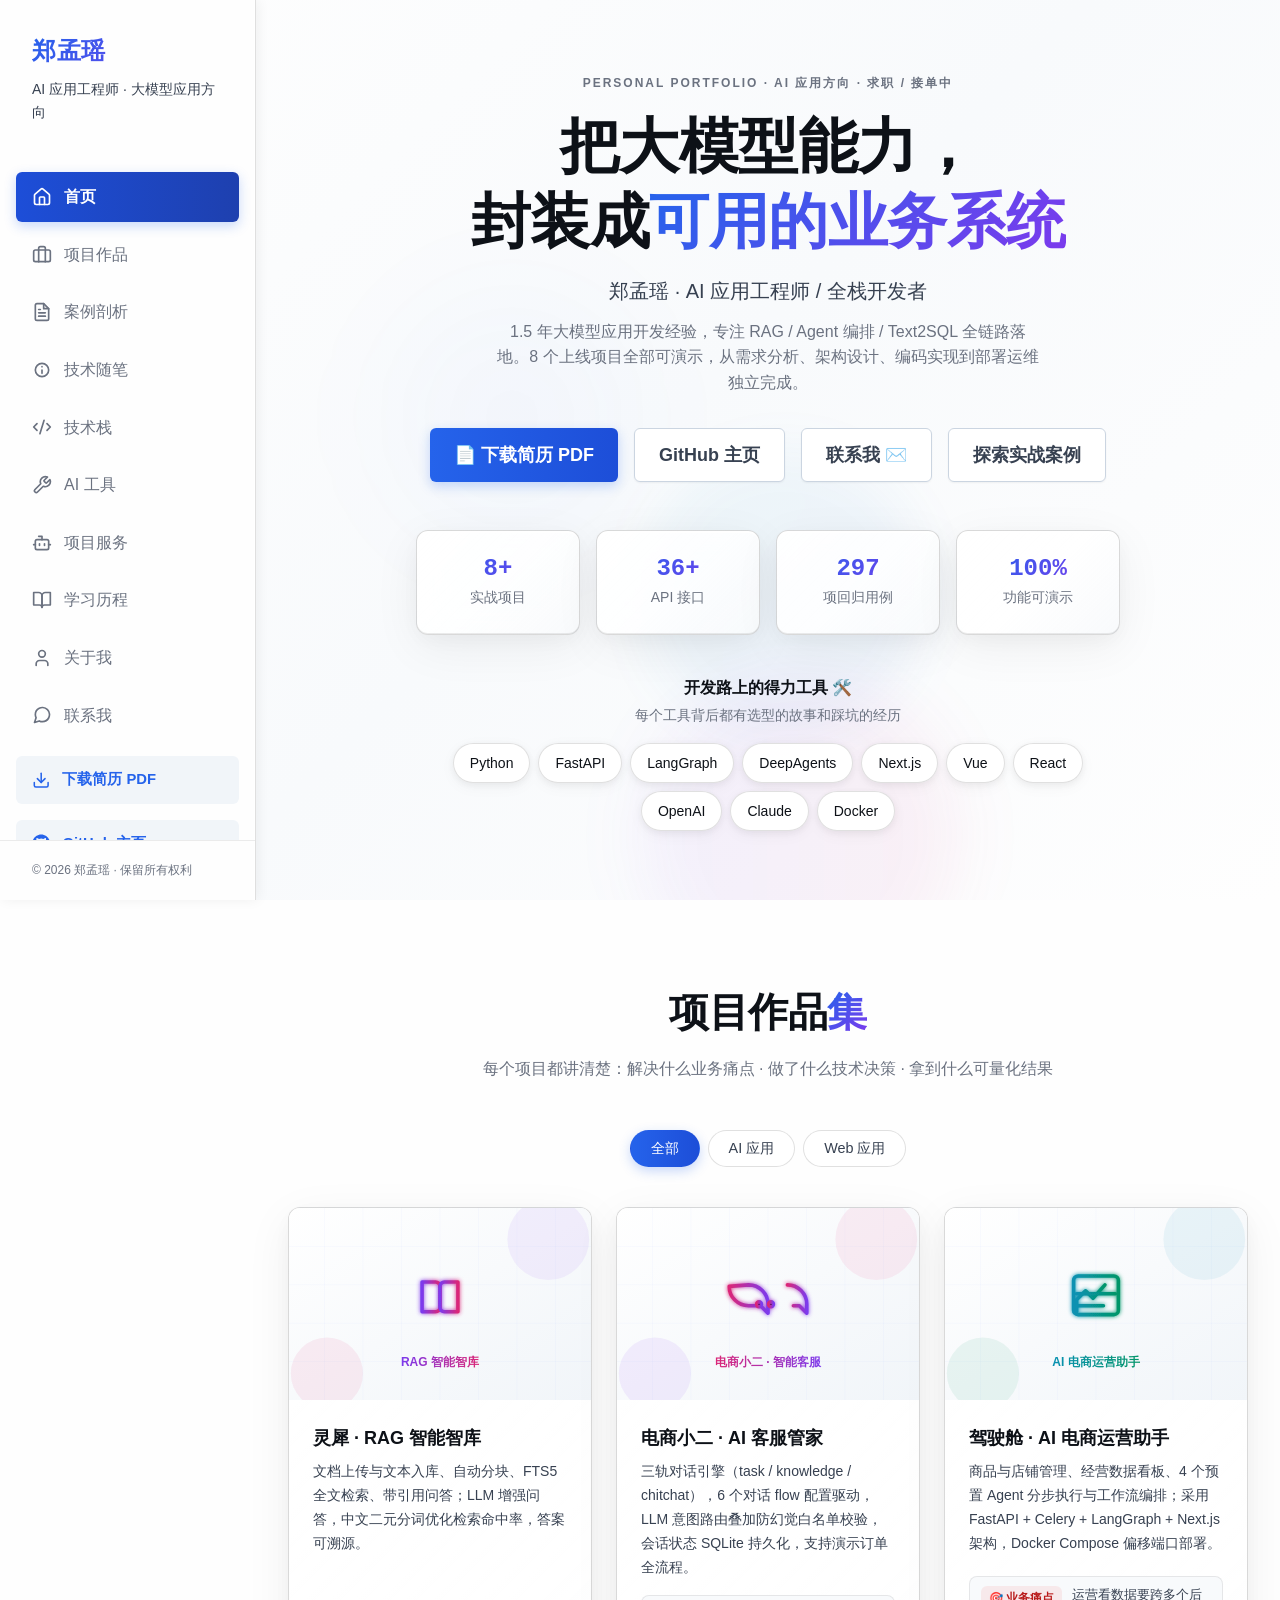
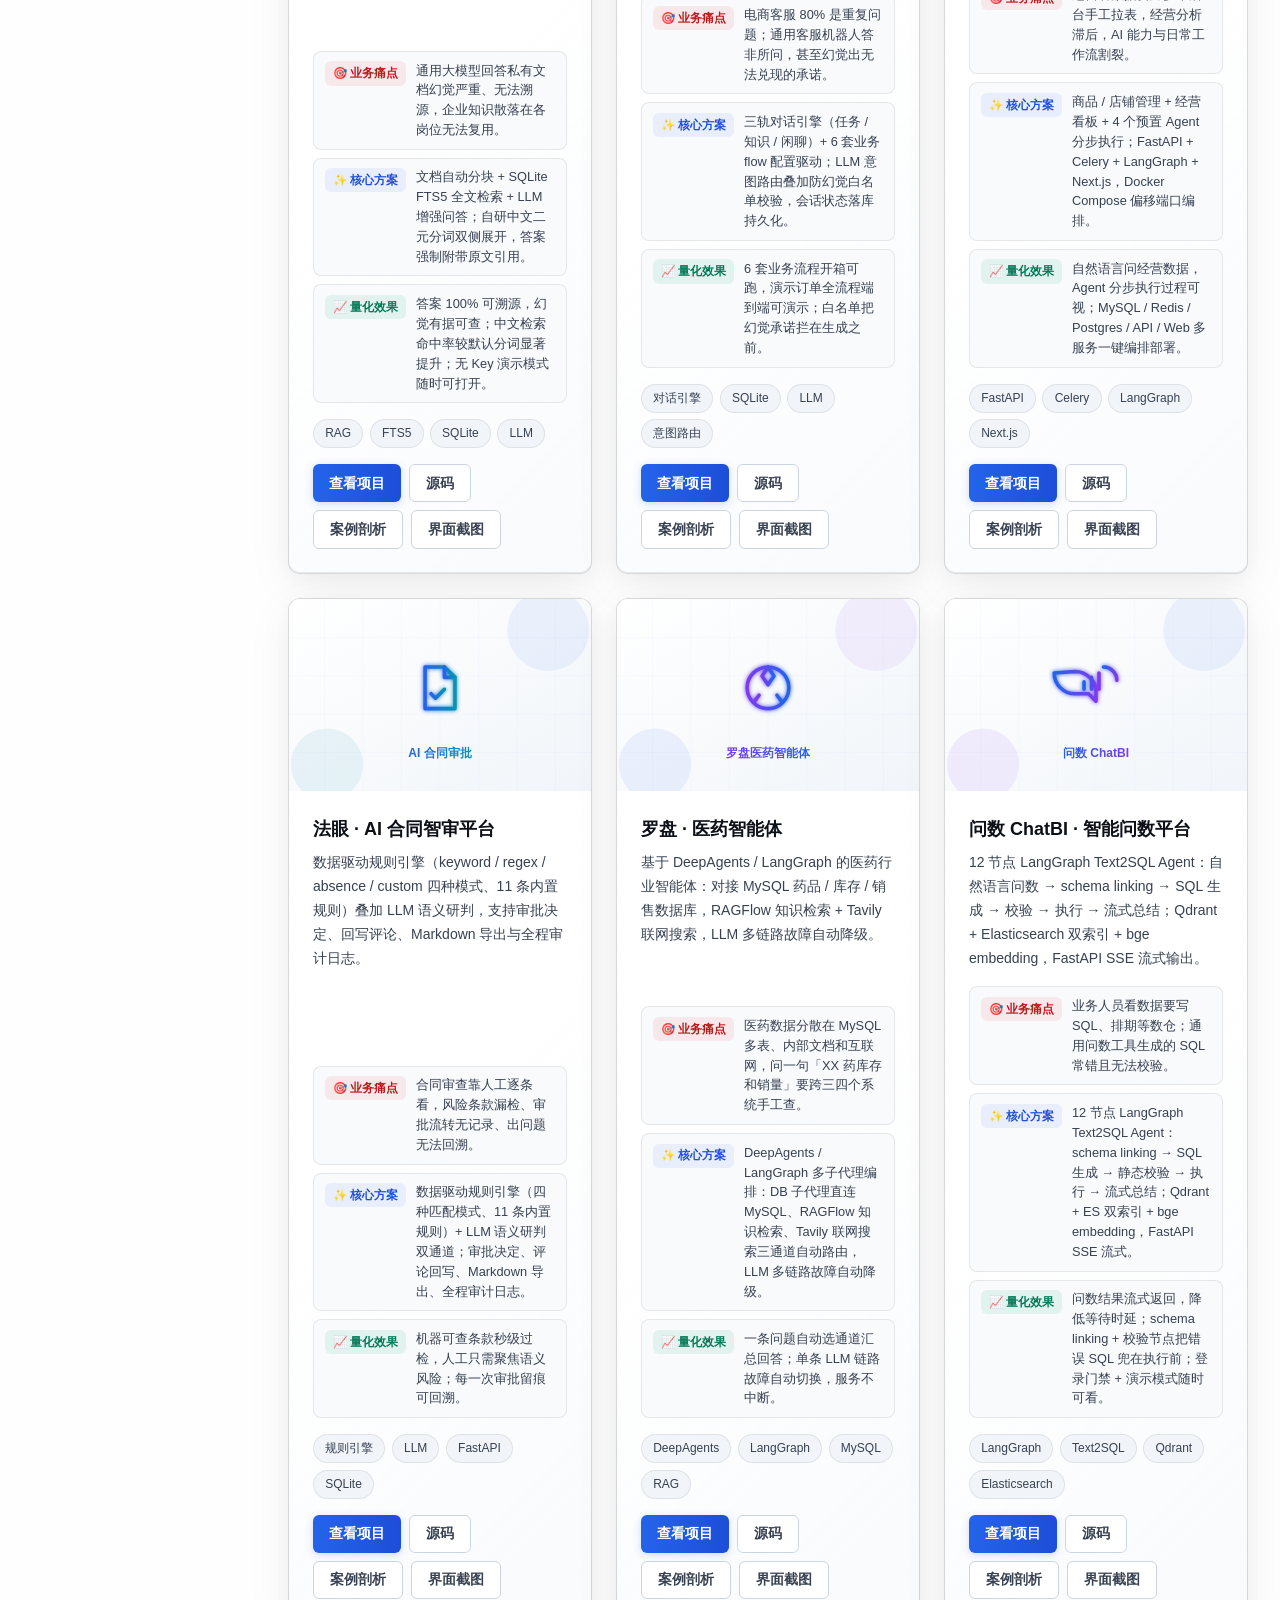
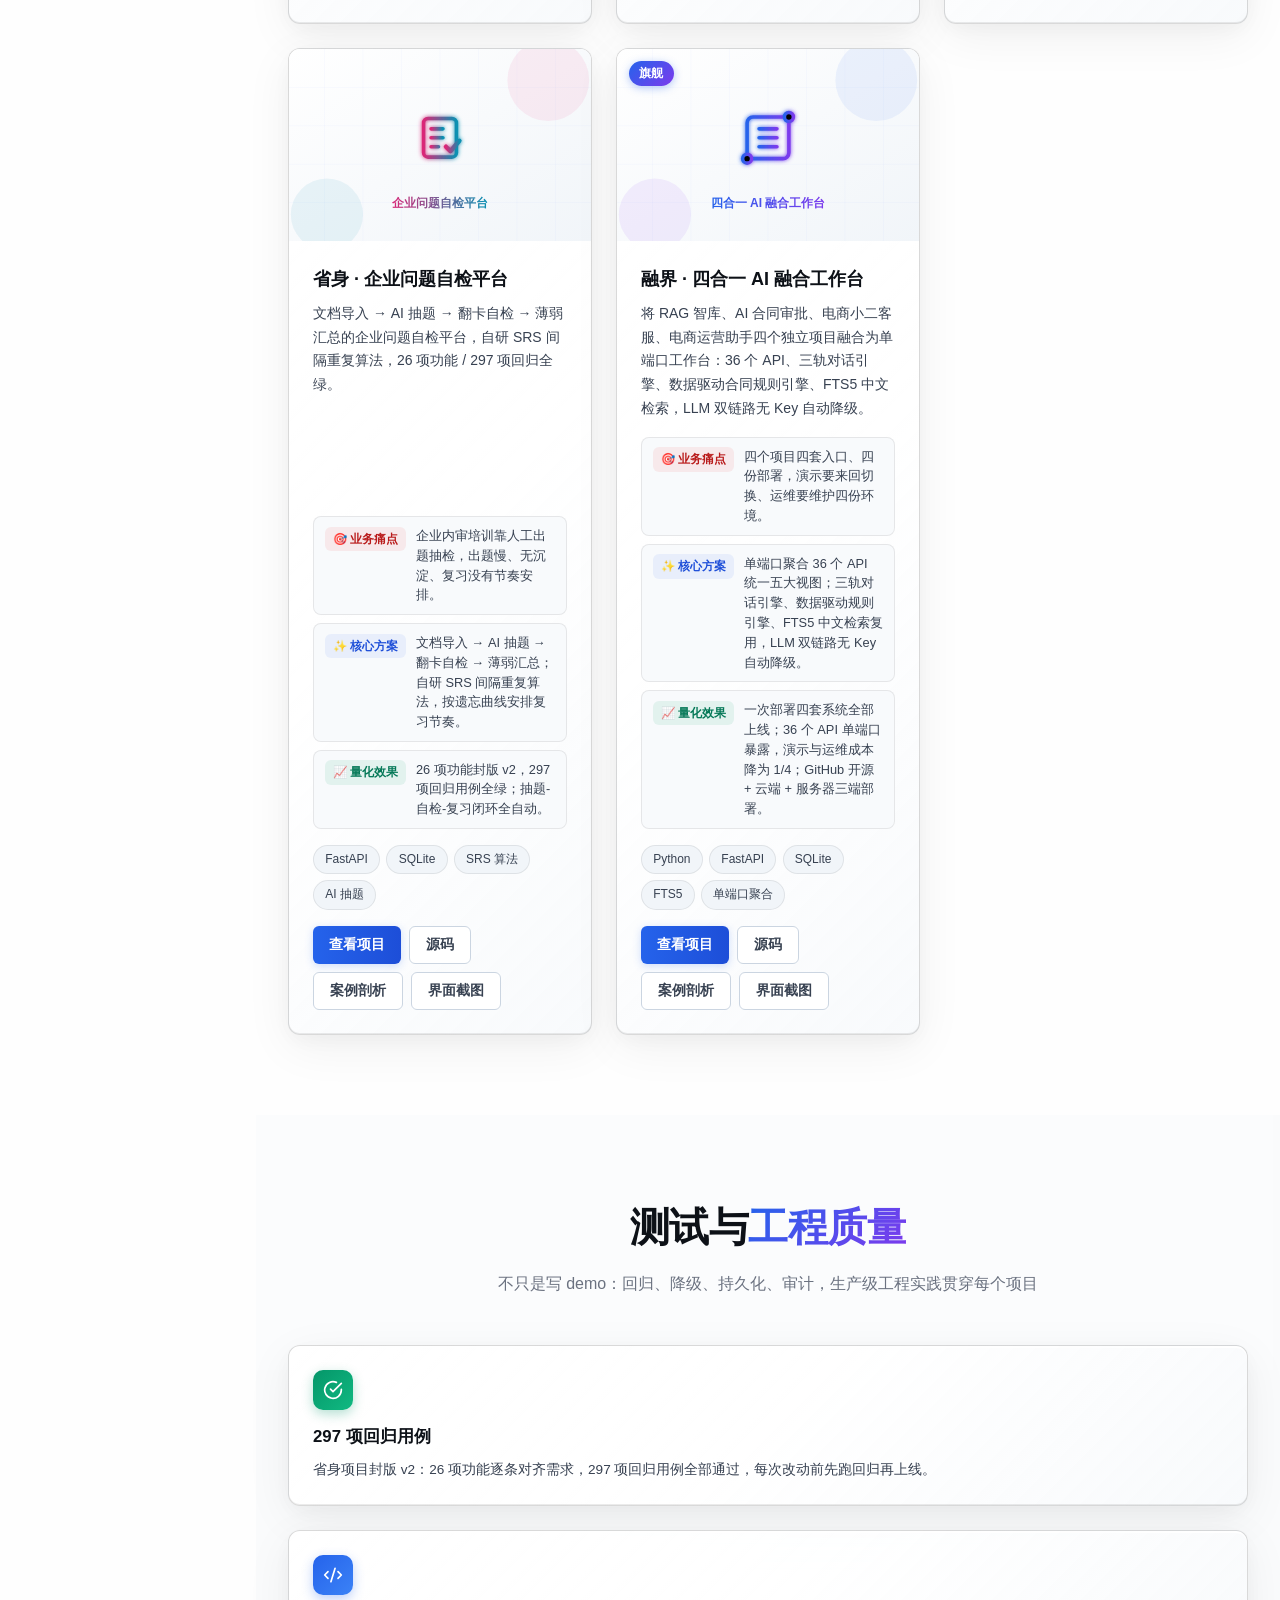
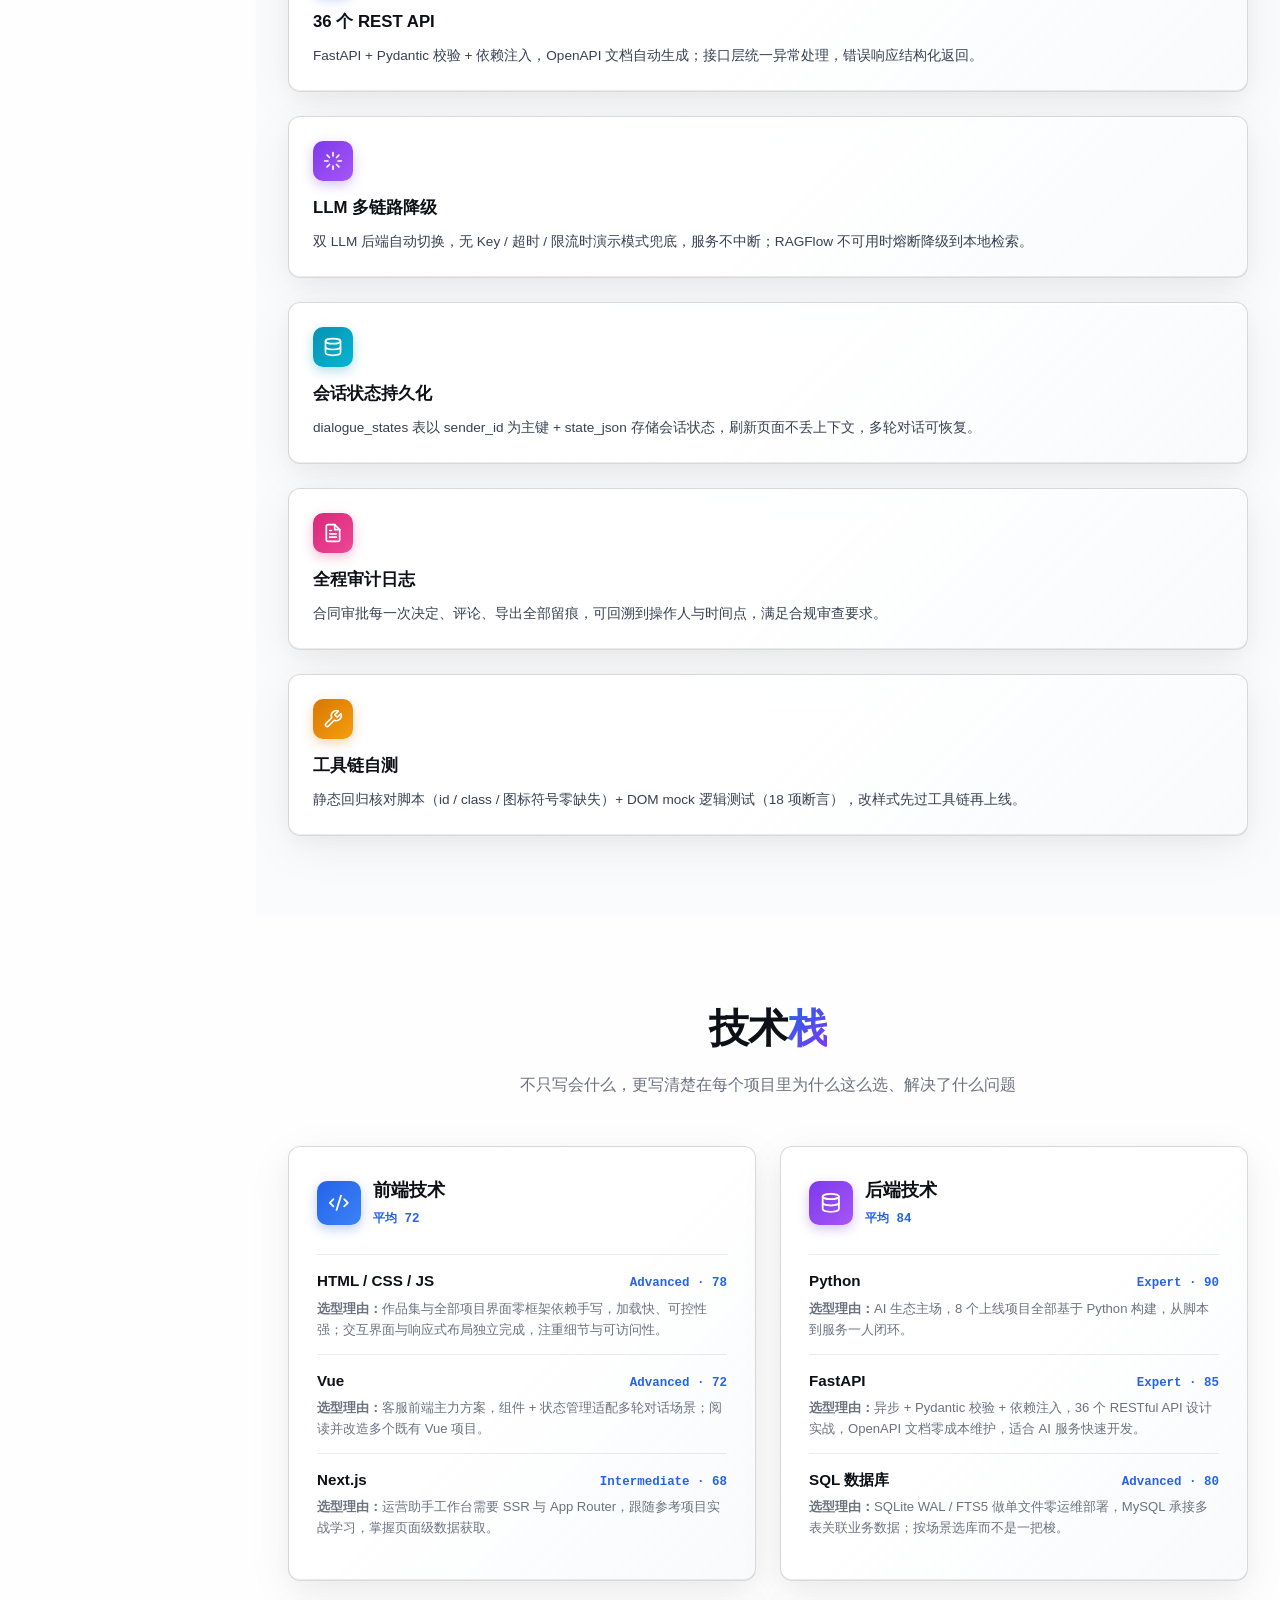
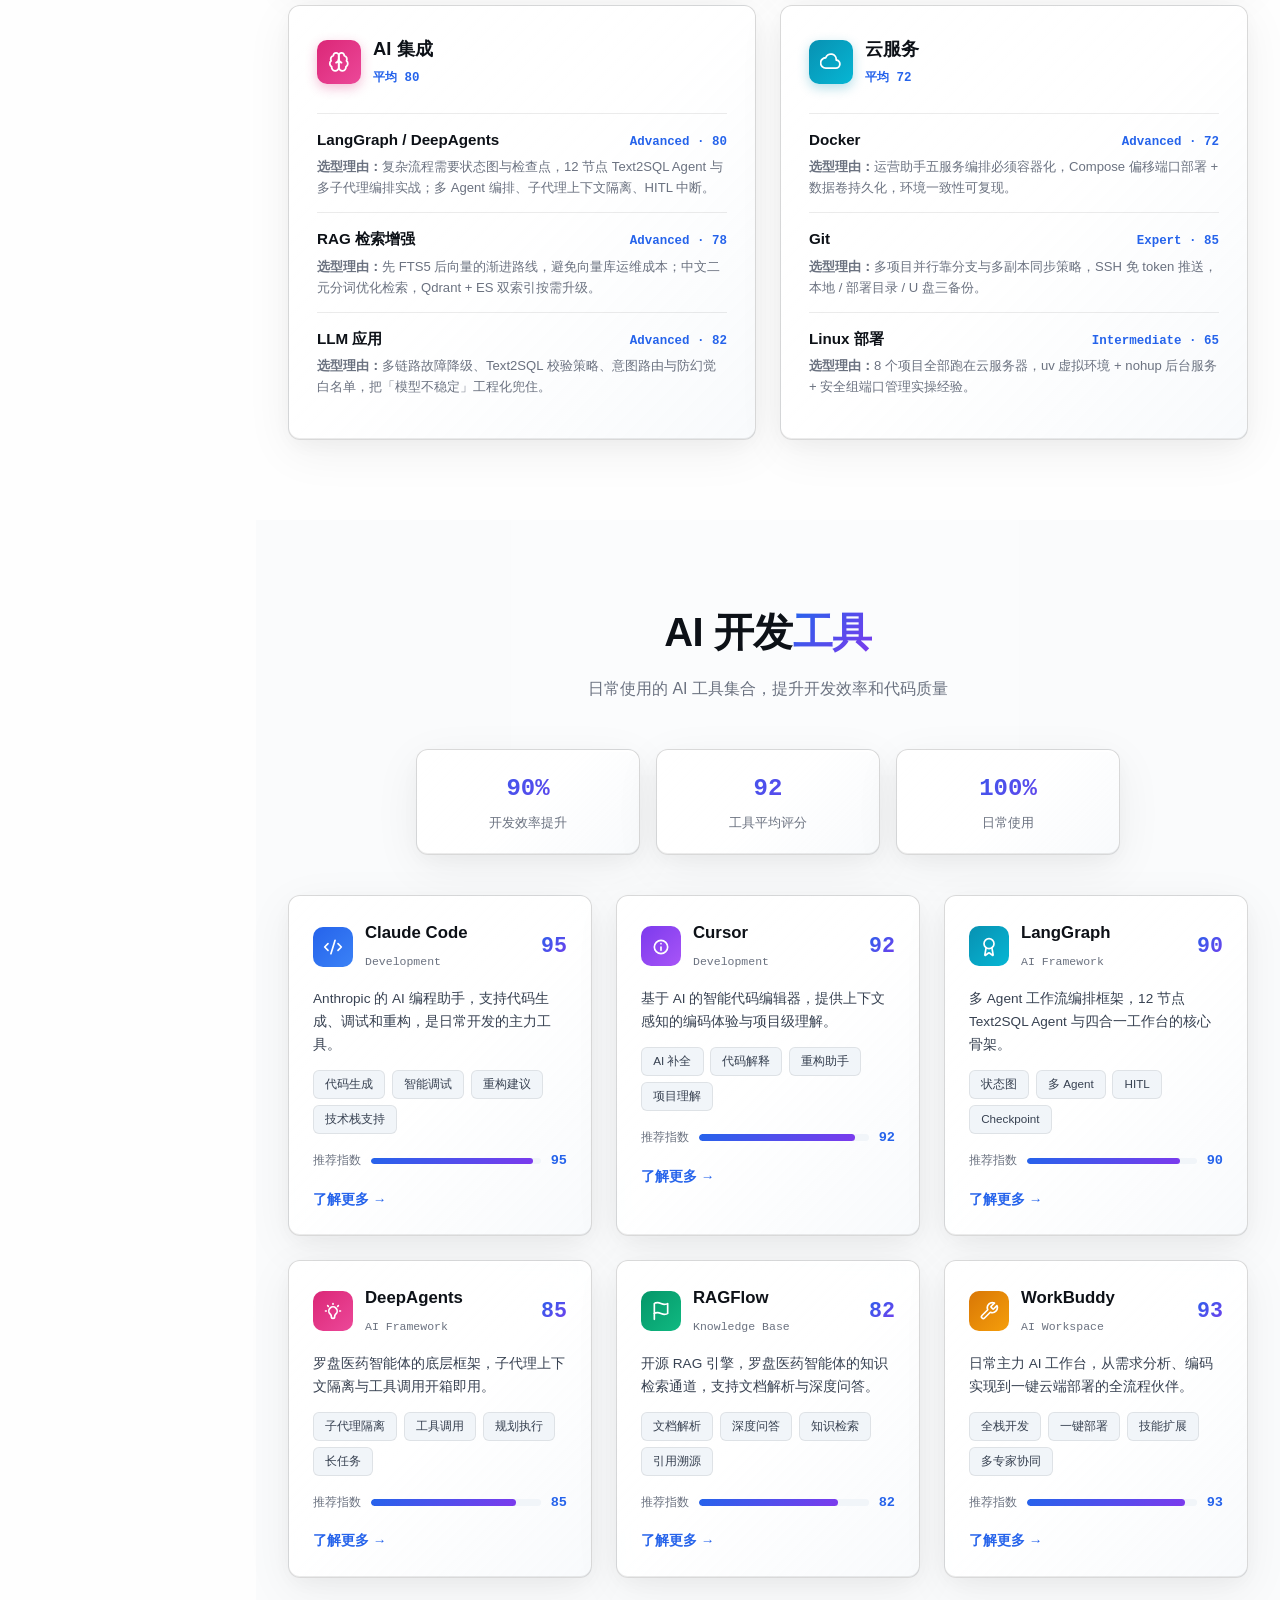
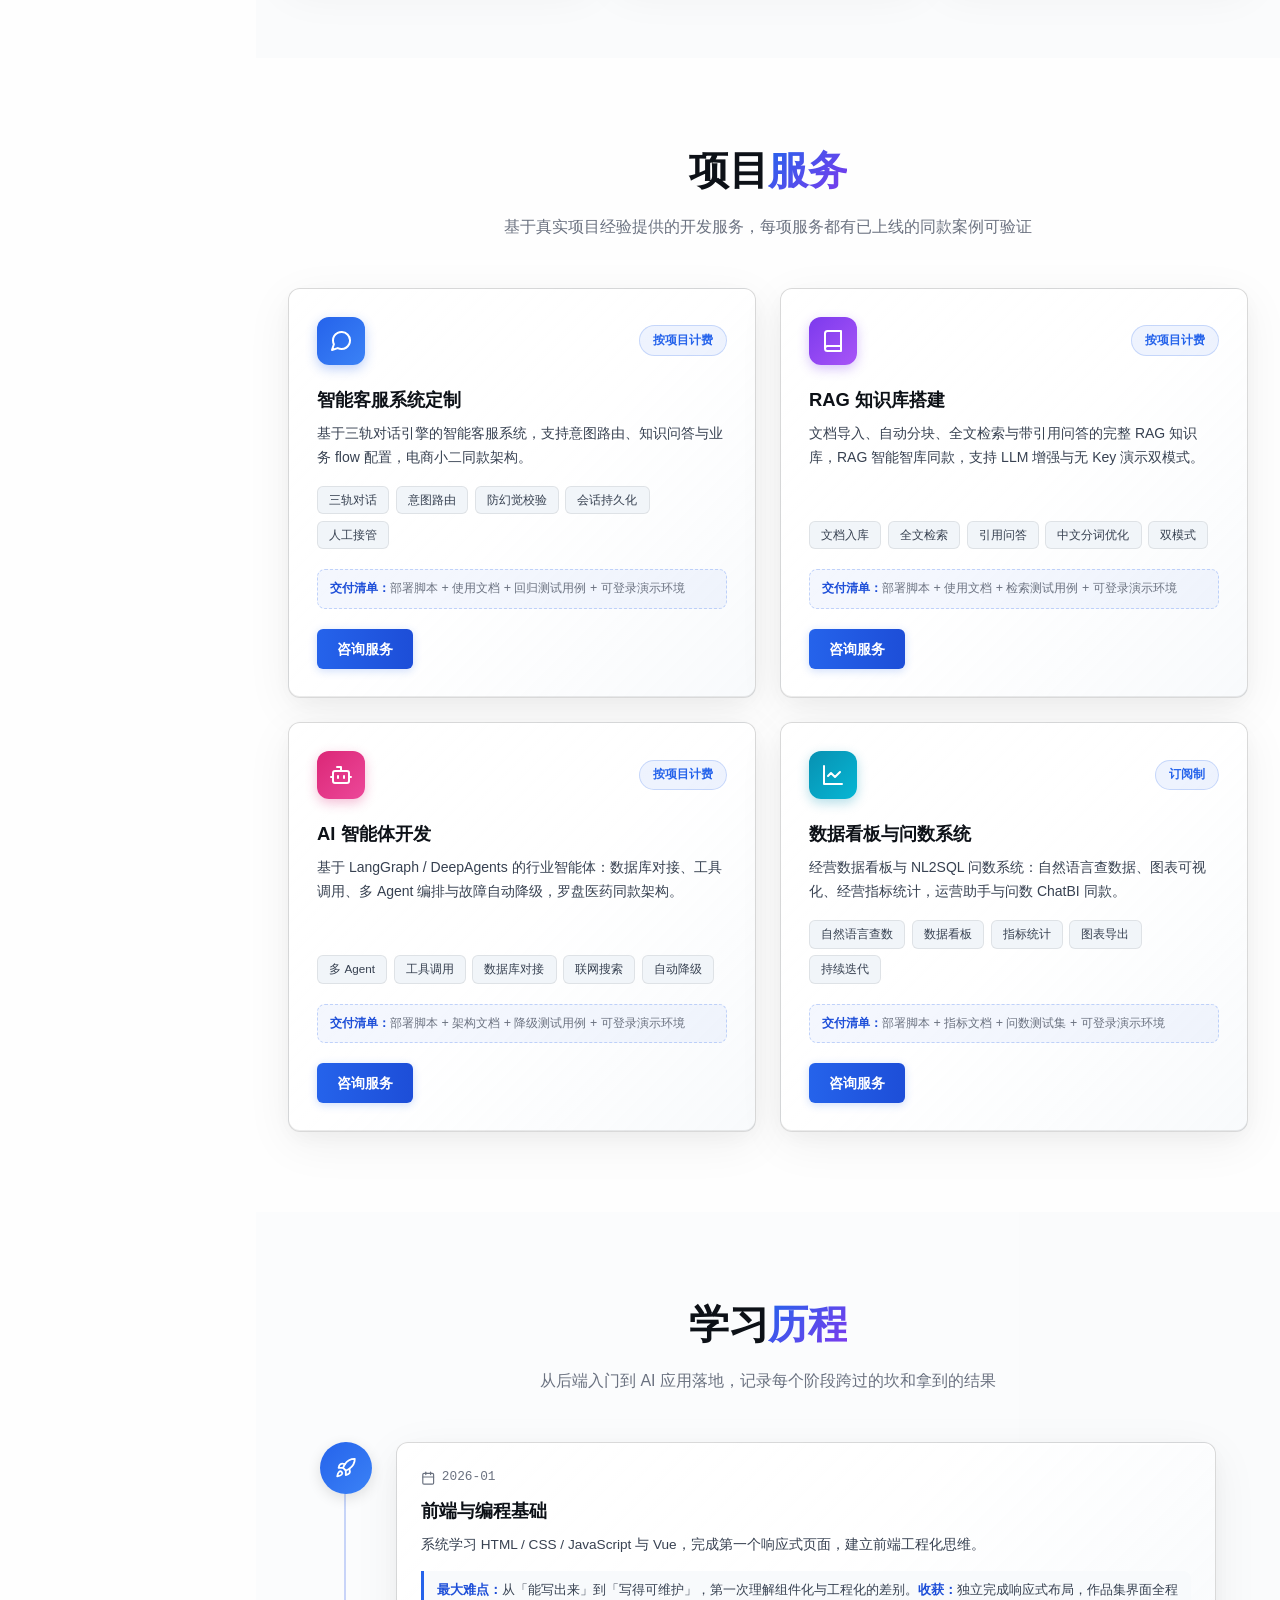
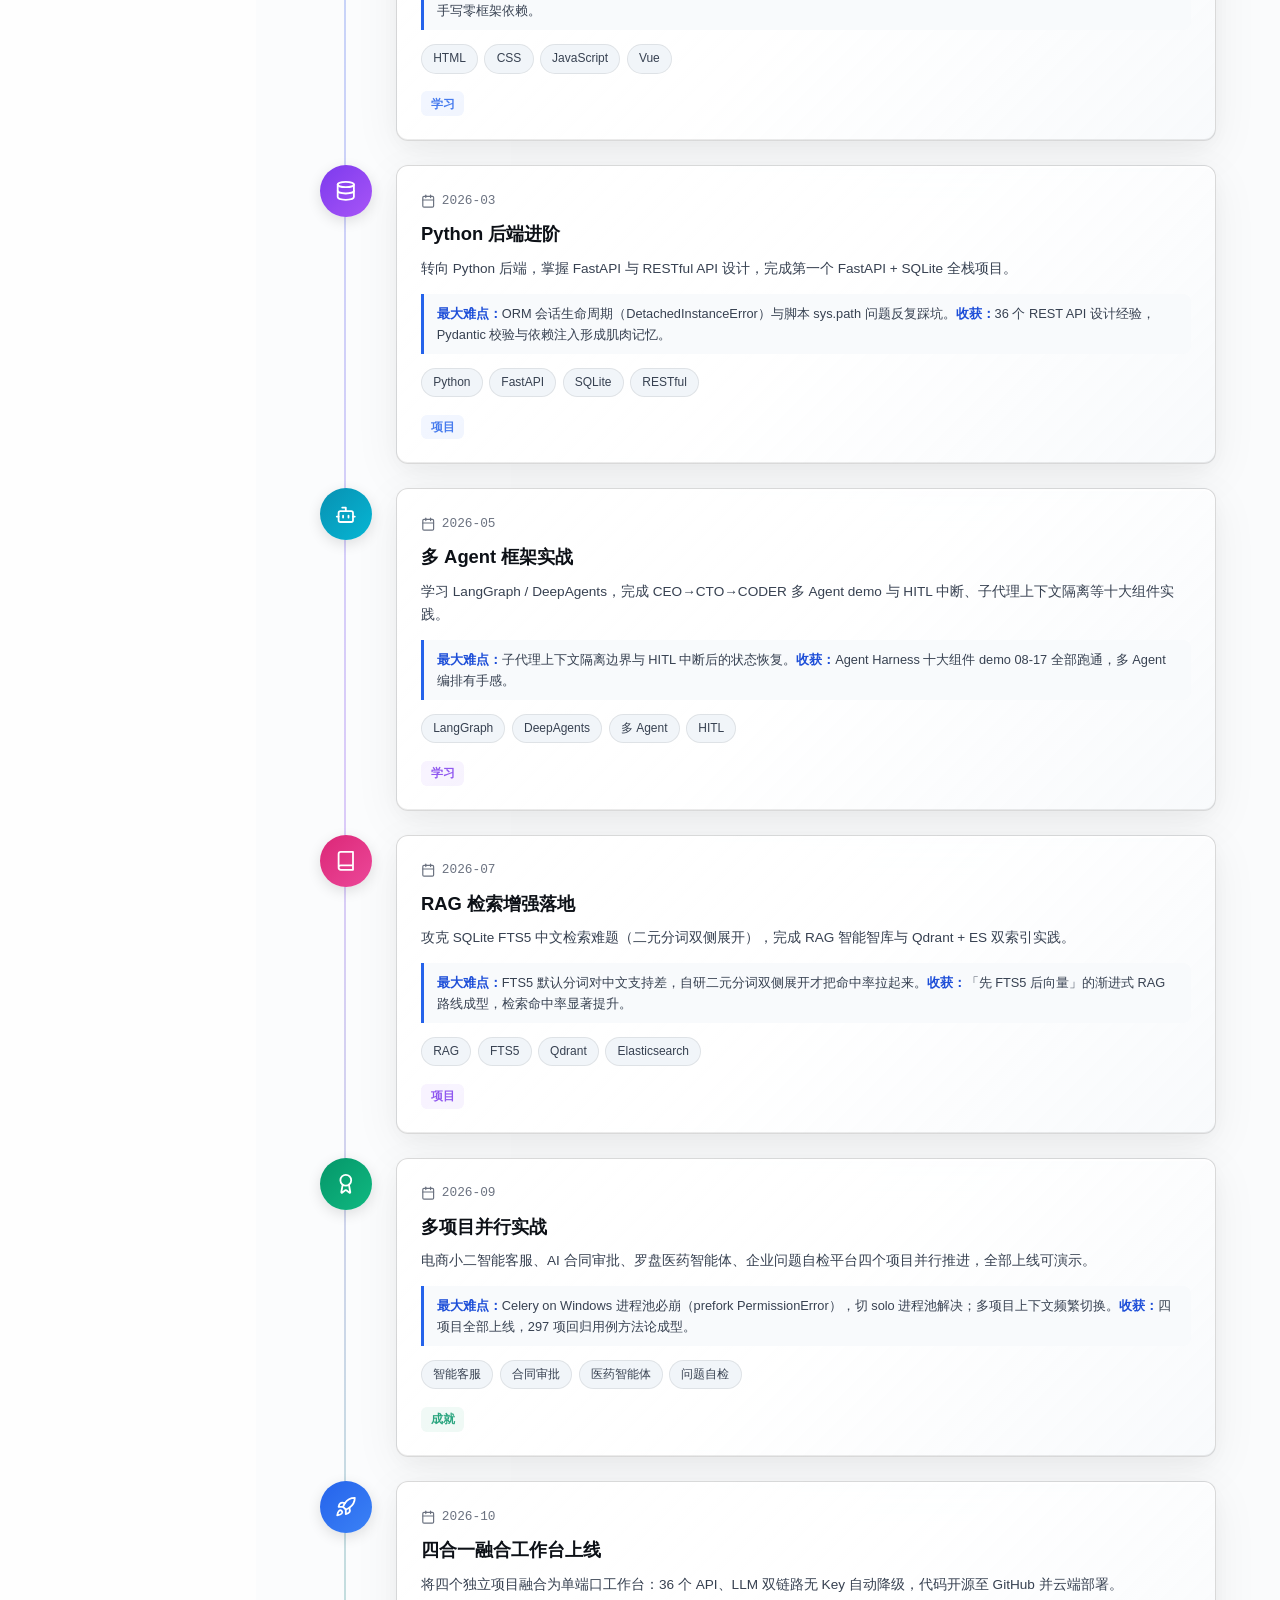
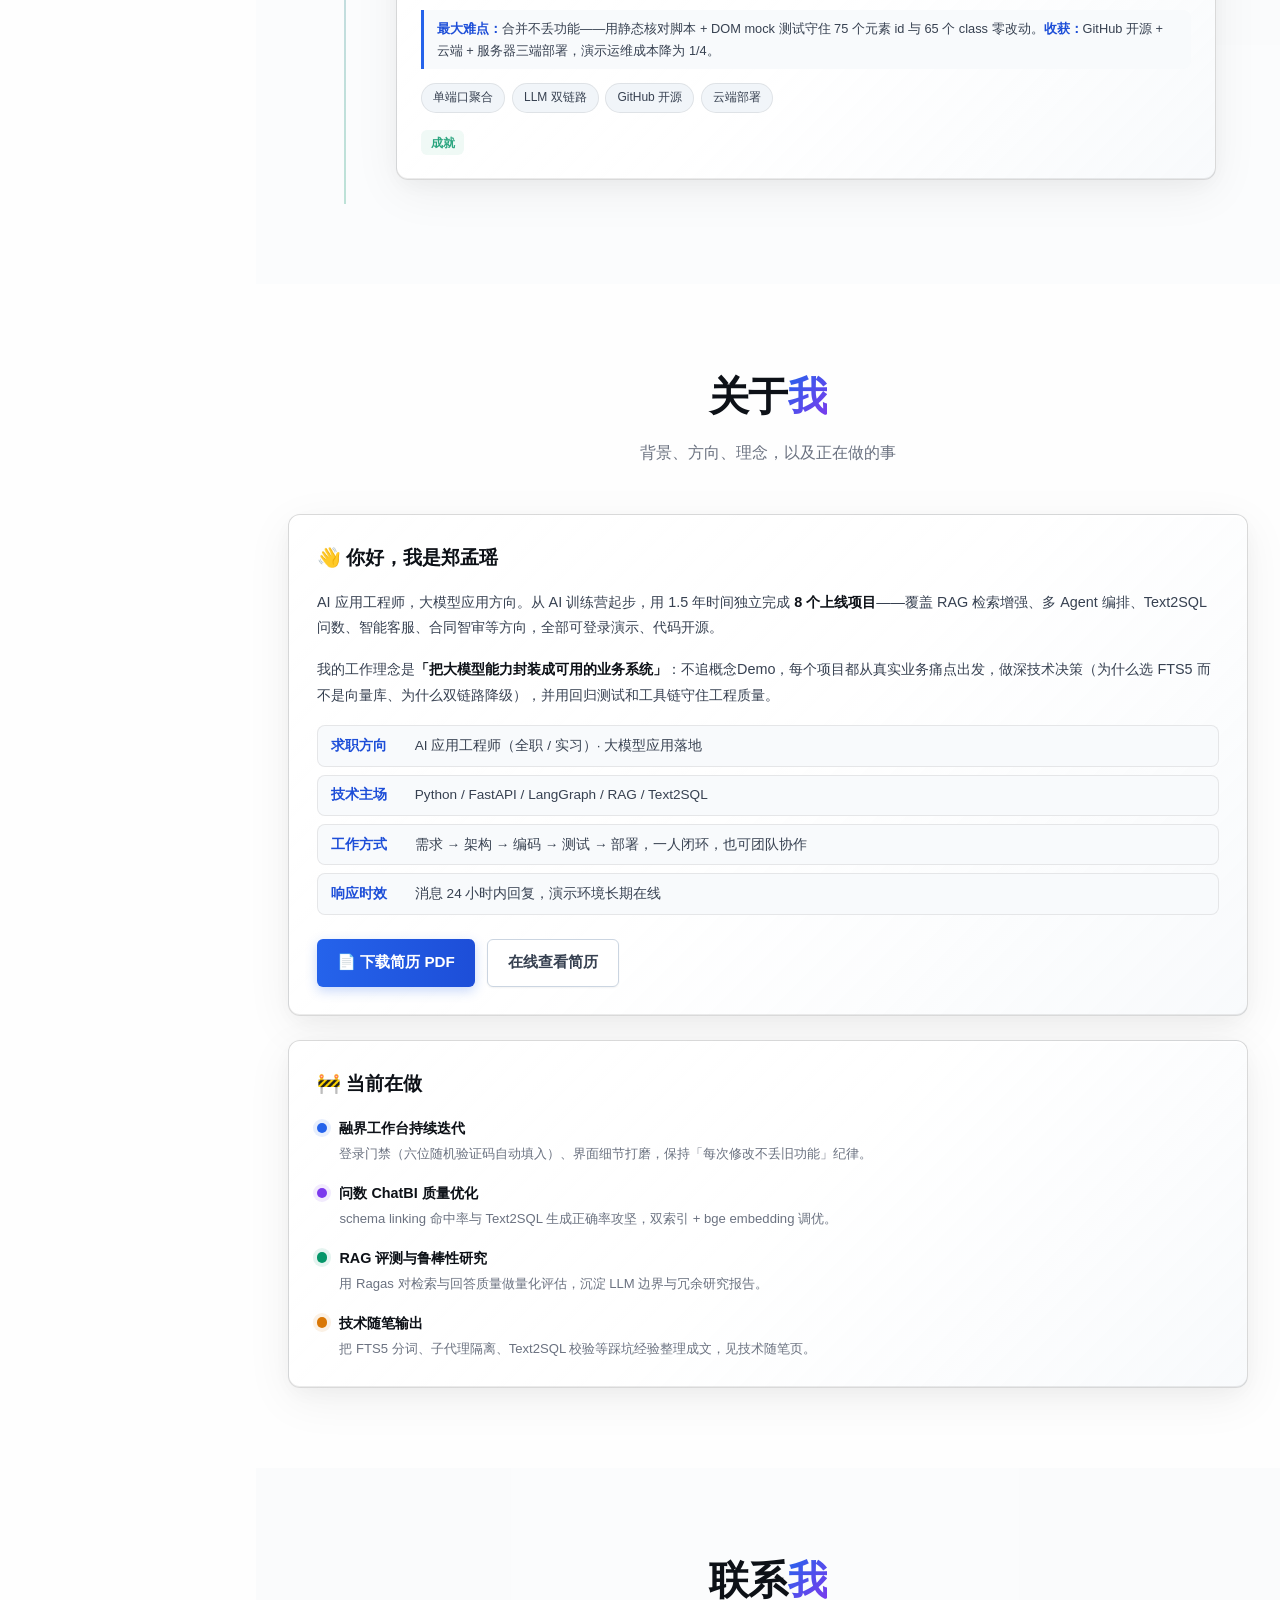
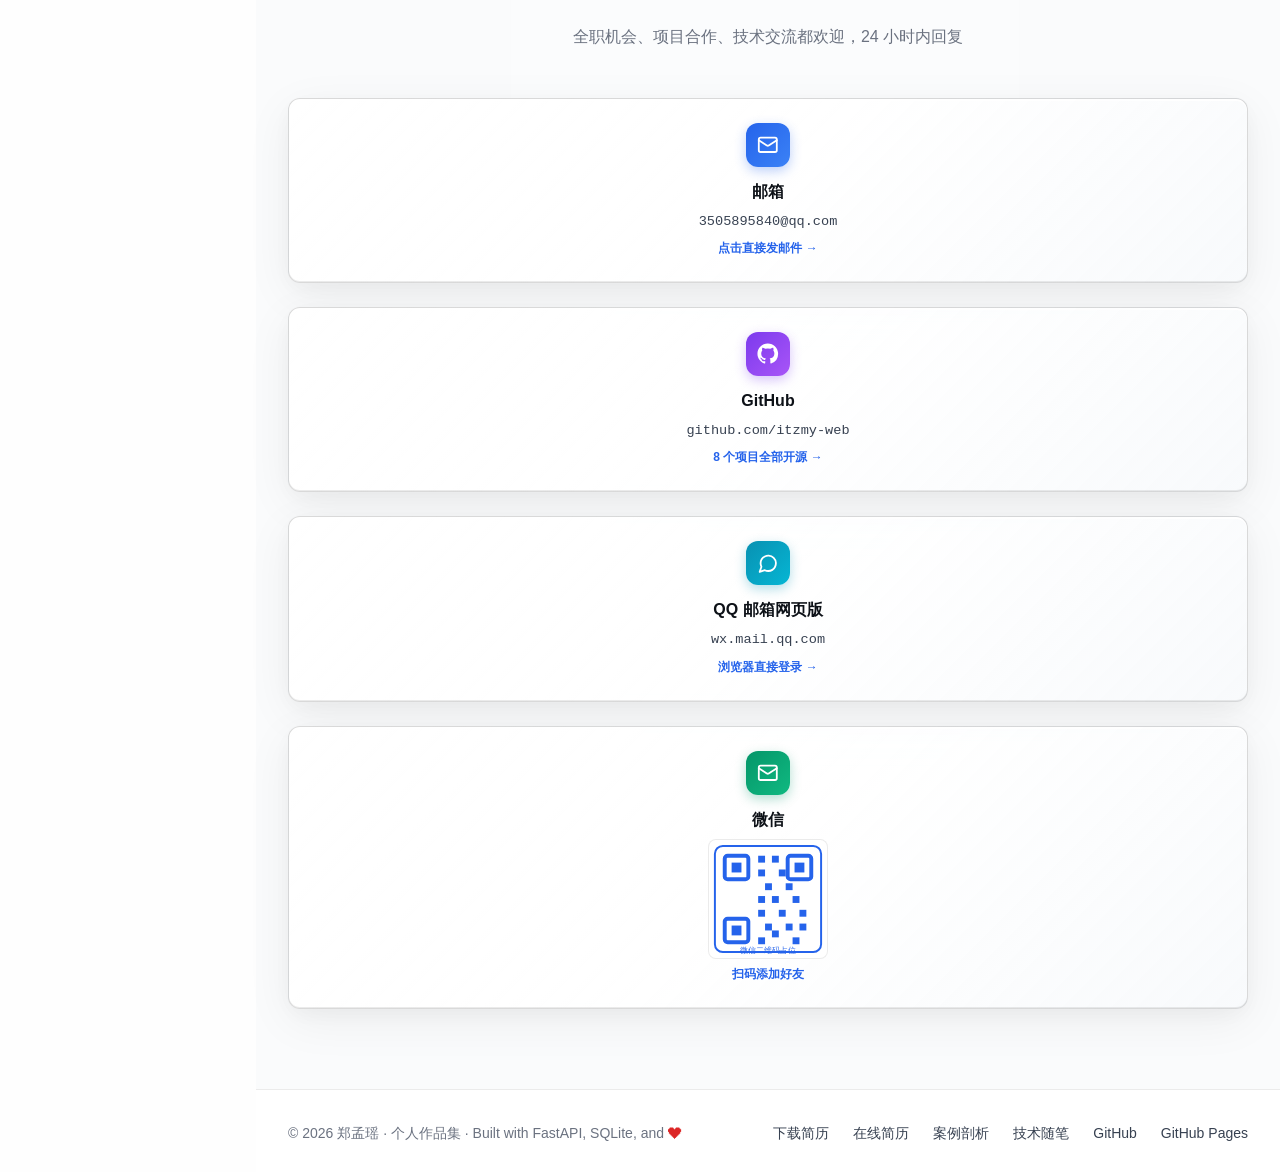
==== commit 43825917: "sync: 内嵌版作品集同步最新修正（去局限/四按钮/8 案例/问数登录门禁文案）" ====
--- a/static/portfolio/index.html
+++ b/static/portfolio/index.html
@@ -121,7 +121,7 @@
       <div class="section-inner">
         <div class="sec-head reveal">
           <h2>项目作品<span class="grad-text">集</span></h2>
-          <p>每个项目都讲清楚：解决什么业务痛点 · 做了什么技术决策 · 拿到什么可量化结果 · 边界在哪里</p>
+          <p>每个项目都讲清楚：解决什么业务痛点 · 做了什么技术决策 · 拿到什么可量化结果</p>
         </div>
         <div class="filter-tabs reveal">
           <button class="filter-tab active" data-filter="all">全部</button>
@@ -141,11 +141,12 @@
                 <div class="p-fact"><span class="pf-label pf-pain">🎯 业务痛点</span><p>通用大模型回答私有文档幻觉严重、无法溯源，企业知识散落在各岗位无法复用。</p></div>
                 <div class="p-fact"><span class="pf-label pf-sol">✨ 核心方案</span><p>文档自动分块 + SQLite FTS5 全文检索 + LLM 增强问答；自研中文二元分词双侧展开，答案强制附带原文引用。</p></div>
                 <div class="p-fact"><span class="pf-label pf-res">📈 量化效果</span><p>答案 100% 可溯源，幻觉有据可查；中文检索命中率较默认分词显著提升；无 Key 演示模式随时可打开。</p></div>
-                <div class="p-fact"><span class="pf-label pf-lim">⚠️ 已知局限</span><p>超长文档分块仍会丢失部分上下文；暂不支持多模态文件解析。</p></div>
               </div>
               <div class="p-tags"><span>RAG</span><span>FTS5</span><span>SQLite</span><span>LLM</span></div>
               <div class="p-actions">
                 <a class="p-btn primary" href="http://39.107.107.246:8085/" target="_blank" rel="noopener">查看项目</a>
+                <a class="p-btn ghost" href="https://github.com/itzmy-web/3.zhigu-knowledge-demo" target="_blank" rel="noopener">源码</a>
+                <a class="p-btn ghost" href="cases.html#rag">案例剖析</a>
                 <a class="p-btn ghost" href="#" data-shot="assets/shots/01-rag.png" data-shot-alt="灵犀 RAG 智能智库界面截图">界面截图</a>
               </div>
             </div>
@@ -162,12 +163,12 @@
                 <div class="p-fact"><span class="pf-label pf-pain">🎯 业务痛点</span><p>电商客服 80% 是重复问题；通用客服机器人答非所问，甚至幻觉出无法兑现的承诺。</p></div>
                 <div class="p-fact"><span class="pf-label pf-sol">✨ 核心方案</span><p>三轨对话引擎（任务 / 知识 / 闲聊）+ 6 套业务 flow 配置驱动；LLM 意图路由叠加防幻觉白名单校验，会话状态落库持久化。</p></div>
                 <div class="p-fact"><span class="pf-label pf-res">📈 量化效果</span><p>6 套业务流程开箱可跑，演示订单全流程端到端可演示；白名单把幻觉承诺拦在生成之前。</p></div>
-                <div class="p-fact"><span class="pf-label pf-lim">⚠️ 已知局限</span><p>新业务流程需人工梳理成 flow 配置；复杂多轮追问仍可能跳出既有 flow。</p></div>
               </div>
               <div class="p-tags"><span>对话引擎</span><span>SQLite</span><span>LLM</span><span>意图路由</span></div>
               <div class="p-actions">
                 <a class="p-btn primary" href="http://39.107.107.246:8083/login.html" target="_blank" rel="noopener">查看项目</a>
                 <a class="p-btn ghost" href="https://github.com/itzmy-web/5.dianshang-xiaoer-cs.app" target="_blank" rel="noopener">源码</a>
+                <a class="p-btn ghost" href="cases.html#cs">案例剖析</a>
                 <a class="p-btn ghost" href="#" data-shot="assets/shots/02-cs.png" data-shot-alt="电商小二智能客服界面截图">界面截图</a>
               </div>
             </div>
@@ -184,12 +185,12 @@
                 <div class="p-fact"><span class="pf-label pf-pain">🎯 业务痛点</span><p>运营看数据要跨多个后台手工拉表，经营分析滞后，AI 能力与日常工作流割裂。</p></div>
                 <div class="p-fact"><span class="pf-label pf-sol">✨ 核心方案</span><p>商品 / 店铺管理 + 经营看板 + 4 个预置 Agent 分步执行；FastAPI + Celery + LangGraph + Next.js，Docker Compose 偏移端口编排。</p></div>
                 <div class="p-fact"><span class="pf-label pf-res">📈 量化效果</span><p>自然语言问经营数据，Agent 分步执行过程可视；MySQL / Redis / Postgres / API / Web 多服务一键编排部署。</p></div>
-                <div class="p-fact"><span class="pf-label pf-lim">⚠️ 已知局限</span><p>预置 Agent 覆盖场景有限，新场景需扩展工具网关；Windows 下 Celery 需切 solo 进程池。</p></div>
               </div>
               <div class="p-tags"><span>FastAPI</span><span>Celery</span><span>LangGraph</span><span>Next.js</span></div>
               <div class="p-actions">
                 <a class="p-btn primary" href="http://39.107.107.246:8087/login" target="_blank" rel="noopener">查看项目</a>
                 <a class="p-btn ghost" href="https://github.com/itzmy-web/7.ecommerce-assistant-demo.app" target="_blank" rel="noopener">源码</a>
+                <a class="p-btn ghost" href="cases.html#ops">案例剖析</a>
                 <a class="p-btn ghost" href="#" data-shot="assets/shots/03-ops.png" data-shot-alt="AI 电商运营助手界面截图">界面截图</a>
               </div>
             </div>
@@ -206,11 +207,12 @@
                 <div class="p-fact"><span class="pf-label pf-pain">🎯 业务痛点</span><p>合同审查靠人工逐条看，风险条款漏检、审批流转无记录、出问题无法回溯。</p></div>
                 <div class="p-fact"><span class="pf-label pf-sol">✨ 核心方案</span><p>数据驱动规则引擎（四种匹配模式、11 条内置规则）+ LLM 语义研判双通道；审批决定、评论回写、Markdown 导出、全程审计日志。</p></div>
                 <div class="p-fact"><span class="pf-label pf-res">📈 量化效果</span><p>机器可查条款秒级过检，人工只需聚焦语义风险；每一次审批留痕可回溯。</p></div>
-                <div class="p-fact"><span class="pf-label pf-lim">⚠️ 已知局限</span><p>规则库需按行业持续补充；LLM 研判结果需人工复核兜底。</p></div>
               </div>
               <div class="p-tags"><span>规则引擎</span><span>LLM</span><span>FastAPI</span><span>SQLite</span></div>
               <div class="p-actions">
                 <a class="p-btn primary" href="http://39.107.107.246:8088/" target="_blank" rel="noopener">查看项目</a>
+                <a class="p-btn ghost" href="https://github.com/itzmy-web/-1.contract-review-ai" target="_blank" rel="noopener">源码</a>
+                <a class="p-btn ghost" href="cases.html#contract">案例剖析</a>
                 <a class="p-btn ghost" href="#" data-shot="assets/shots/04-contract.png" data-shot-alt="AI 合同智审平台界面截图">界面截图</a>
               </div>
             </div>
@@ -227,7 +229,6 @@
                 <div class="p-fact"><span class="pf-label pf-pain">🎯 业务痛点</span><p>医药数据分散在 MySQL 多表、内部文档和互联网，问一句「XX 药库存和销量」要跨三四个系统手工查。</p></div>
                 <div class="p-fact"><span class="pf-label pf-sol">✨ 核心方案</span><p>DeepAgents / LangGraph 多子代理编排：DB 子代理直连 MySQL、RAGFlow 知识检索、Tavily 联网搜索三通道自动路由，LLM 多链路故障自动降级。</p></div>
                 <div class="p-fact"><span class="pf-label pf-res">📈 量化效果</span><p>一条问题自动选通道汇总回答；单条 LLM 链路故障自动切换，服务不中断。</p></div>
-                <div class="p-fact"><span class="pf-label pf-lim">⚠️ 已知局限</span><p>RAGFlow 服务偶发不可用（已做熔断降级）；多表关联查询依赖 schema 描述质量。</p></div>
               </div>
               <div class="p-tags"><span>DeepAgents</span><span>LangGraph</span><span>MySQL</span><span>RAG</span></div>
               <div class="p-actions">
@@ -250,7 +251,6 @@
                 <div class="p-fact"><span class="pf-label pf-pain">🎯 业务痛点</span><p>业务人员看数据要写 SQL、排期等数仓；通用问数工具生成的 SQL 常错且无法校验。</p></div>
                 <div class="p-fact"><span class="pf-label pf-sol">✨ 核心方案</span><p>12 节点 LangGraph Text2SQL Agent：schema linking → SQL 生成 → 静态校验 → 执行 → 流式总结；Qdrant + ES 双索引 + bge embedding，FastAPI SSE 流式。</p></div>
                 <div class="p-fact"><span class="pf-label pf-res">📈 量化效果</span><p>问数结果流式返回，降低等待时延；schema linking + 校验节点把错误 SQL 兜在执行前；登录门禁 + 演示模式随时可看。</p></div>
-                <div class="p-fact"><span class="pf-label pf-lim">⚠️ 已知局限</span><p>复杂多表关联 SQL 仍会出错；自然语言歧义需要澄清轮次。</p></div>
               </div>
               <div class="p-tags"><span>LangGraph</span><span>Text2SQL</span><span>Qdrant</span><span>Elasticsearch</span></div>
               <div class="p-actions">
@@ -273,12 +273,12 @@
                 <div class="p-fact"><span class="pf-label pf-pain">🎯 业务痛点</span><p>企业内审培训靠人工出题抽检，出题慢、无沉淀、复习没有节奏安排。</p></div>
                 <div class="p-fact"><span class="pf-label pf-sol">✨ 核心方案</span><p>文档导入 → AI 抽题 → 翻卡自检 → 薄弱汇总；自研 SRS 间隔重复算法，按遗忘曲线安排复习节奏。</p></div>
                 <div class="p-fact"><span class="pf-label pf-res">📈 量化效果</span><p>26 项功能封版 v2，297 项回归用例全绿；抽题-自检-复习闭环全自动。</p></div>
-                <div class="p-fact"><span class="pf-label pf-lim">⚠️ 已知局限</span><p>抽题质量依赖文档结构化程度；数字人集成依赖第三方 SDK 可用性。</p></div>
               </div>
               <div class="p-tags"><span>FastAPI</span><span>SQLite</span><span>SRS 算法</span><span>AI 抽题</span></div>
               <div class="p-actions">
                 <a class="p-btn primary" href="http://39.107.107.246:8081/login.html" target="_blank" rel="noopener">查看项目</a>
                 <a class="p-btn ghost" href="https://github.com/itzmy-web/2.question-self-check" target="_blank" rel="noopener">源码</a>
+                <a class="p-btn ghost" href="cases.html#selfcheck">案例剖析</a>
                 <a class="p-btn ghost" href="#" data-shot="assets/shots/07-selfcheck.png" data-shot-alt="企业问题自检平台界面截图">界面截图</a>
               </div>
             </div>
@@ -296,7 +296,6 @@
                 <div class="p-fact"><span class="pf-label pf-pain">🎯 业务痛点</span><p>四个项目四套入口、四份部署，演示要来回切换、运维要维护四份环境。</p></div>
                 <div class="p-fact"><span class="pf-label pf-sol">✨ 核心方案</span><p>单端口聚合 36 个 API 统一五大视图；三轨对话引擎、数据驱动规则引擎、FTS5 中文检索复用，LLM 双链路无 Key 自动降级。</p></div>
                 <div class="p-fact"><span class="pf-label pf-res">📈 量化效果</span><p>一次部署四套系统全部上线；36 个 API 单端口暴露，演示与运维成本降为 1/4；GitHub 开源 + 云端 + 服务器三端部署。</p></div>
-                <div class="p-fact"><span class="pf-label pf-lim">⚠️ 已知局限</span><p>单服务器 1.7G 内存，多模块并行需留意资源调度；子模块共用端口需保证故障隔离。</p></div>
               </div>
               <div class="p-tags"><span>Python</span><span>FastAPI</span><span>SQLite</span><span>FTS5</span><span>单端口聚合</span></div>
               <div class="p-actions">
--- a/static/portfolio/assets/style.css
+++ b/static/portfolio/assets/style.css
@@ -480,7 +480,6 @@
 .pf-pain { color: #b91c1c; background: rgba(220, 38, 38, .08); }
 .pf-sol { color: var(--primary-blue-dark); background: rgba(37, 99, 235, .08); }
 .pf-res { color: #047857; background: rgba(5, 150, 105, .09); }
-.pf-lim { color: #b45309; background: rgba(217, 119, 6, .1); }
 
 /* ===== 服务交付清单 ===== */
 .p-deliver {
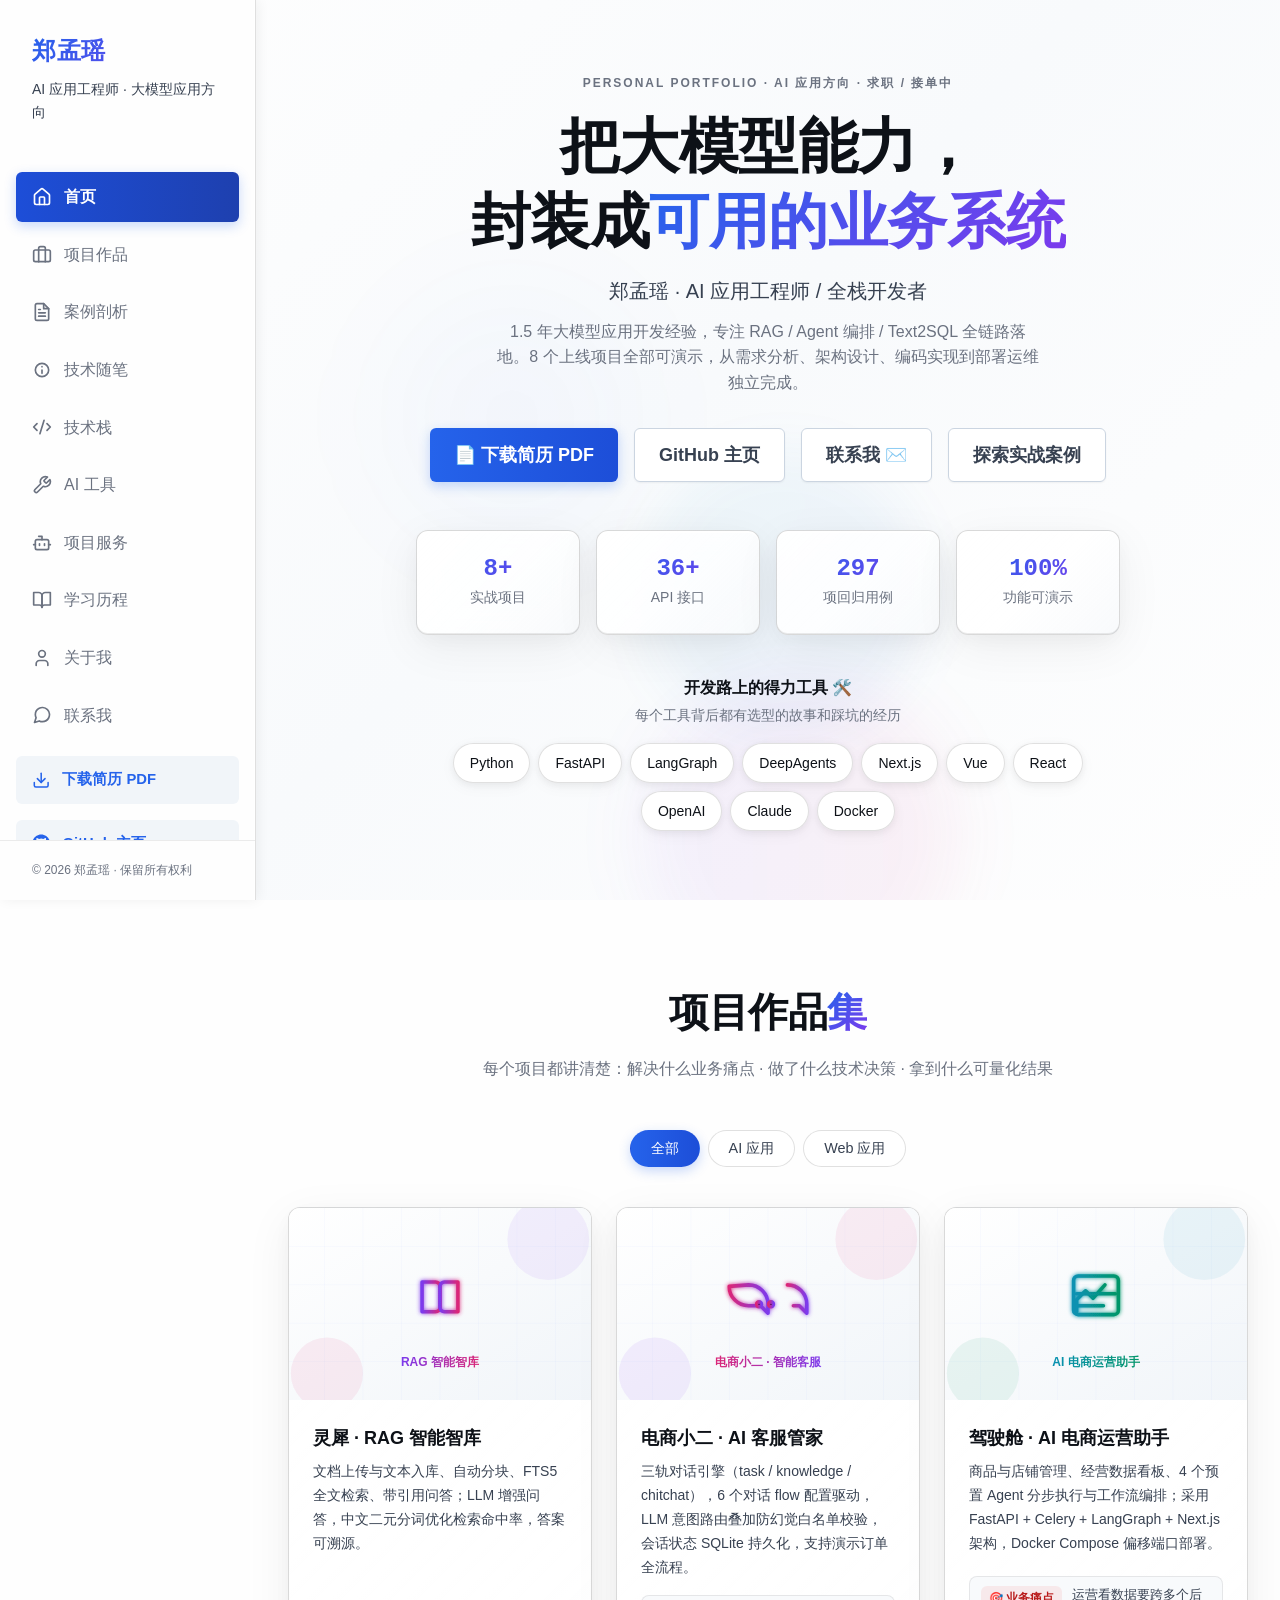
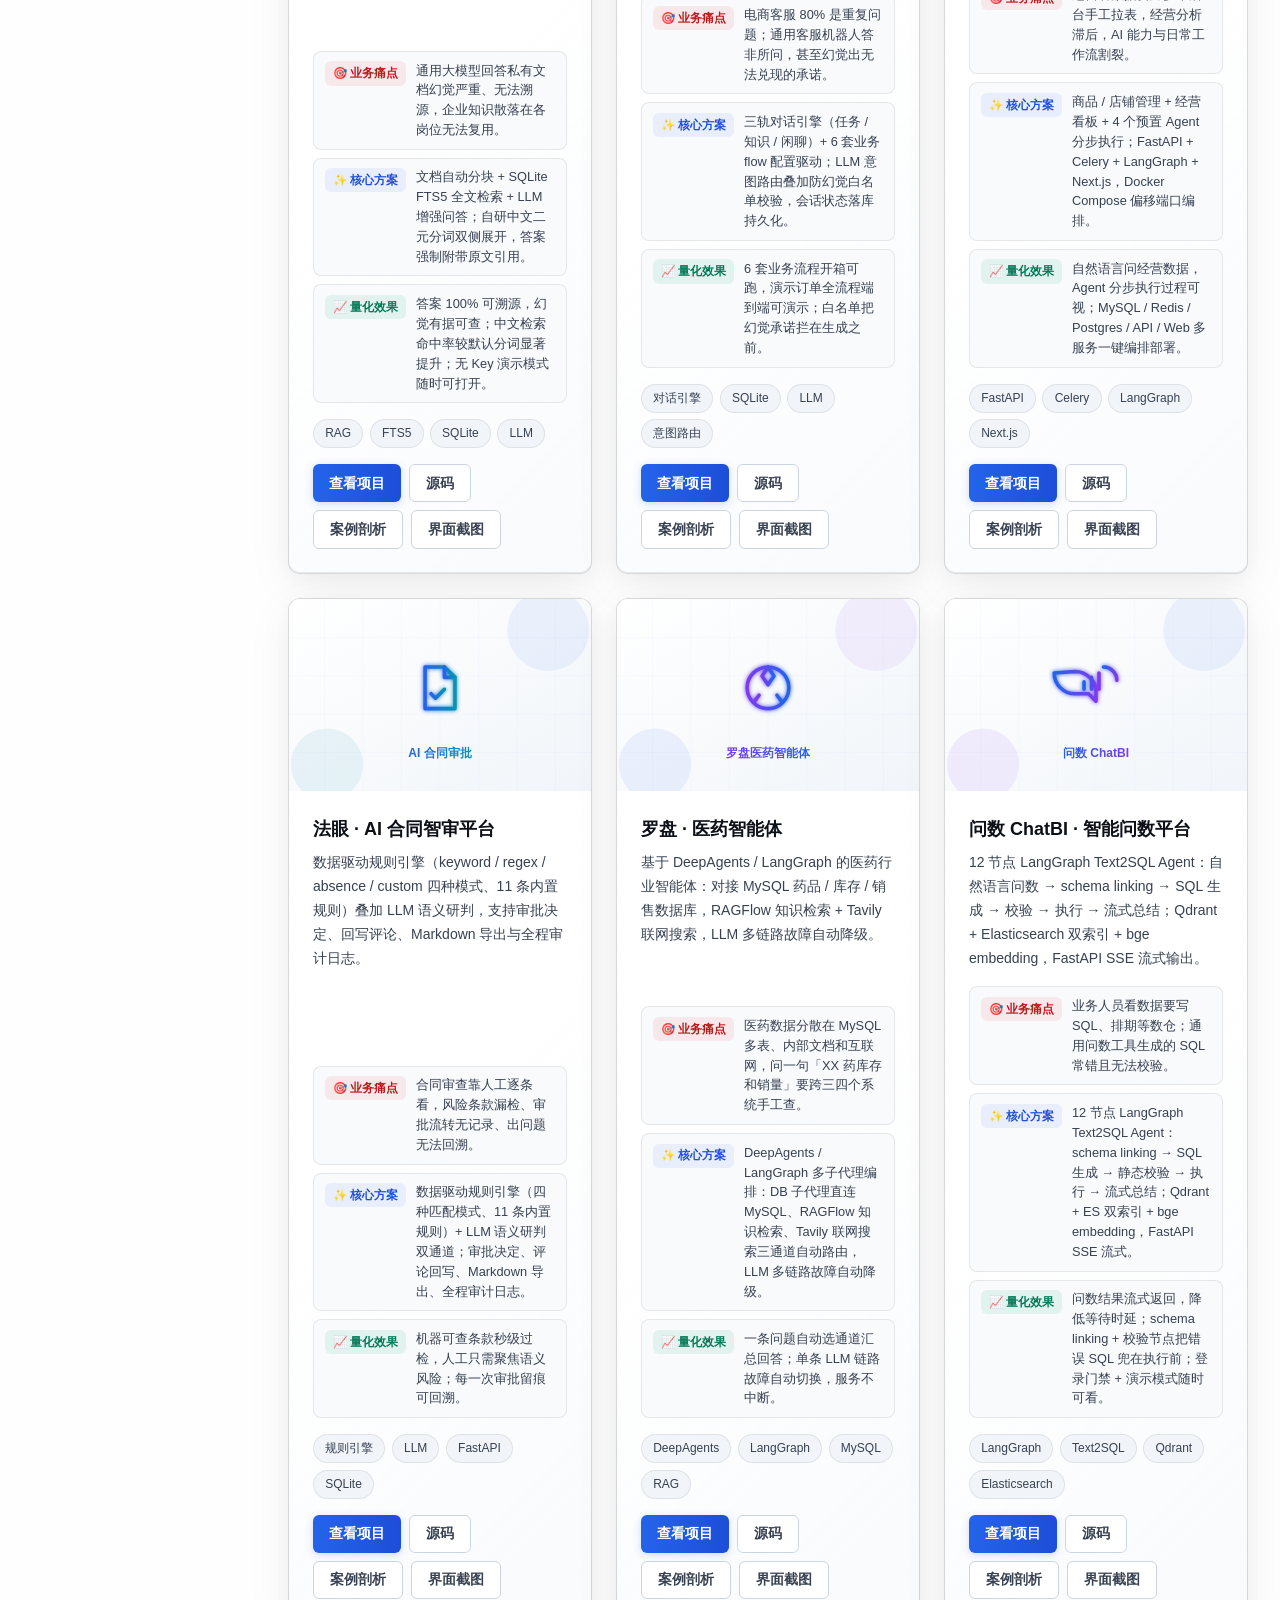
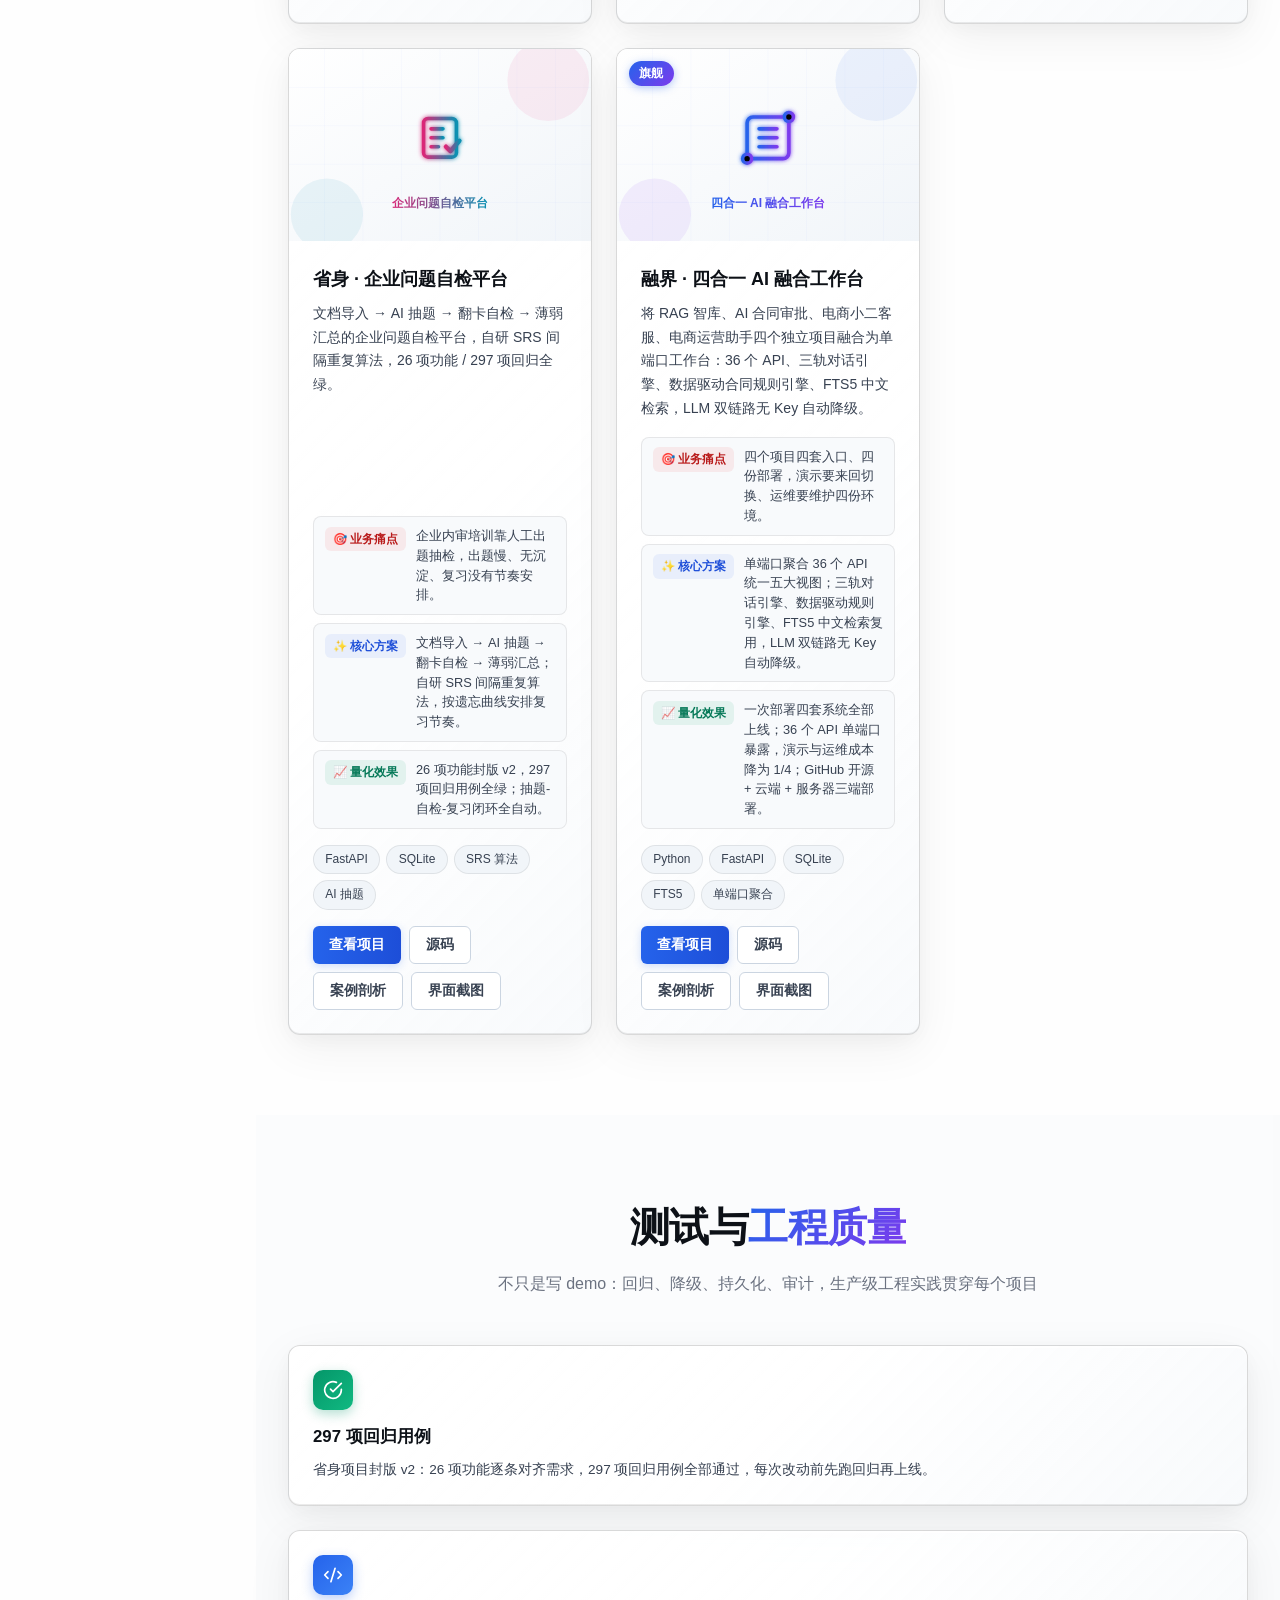
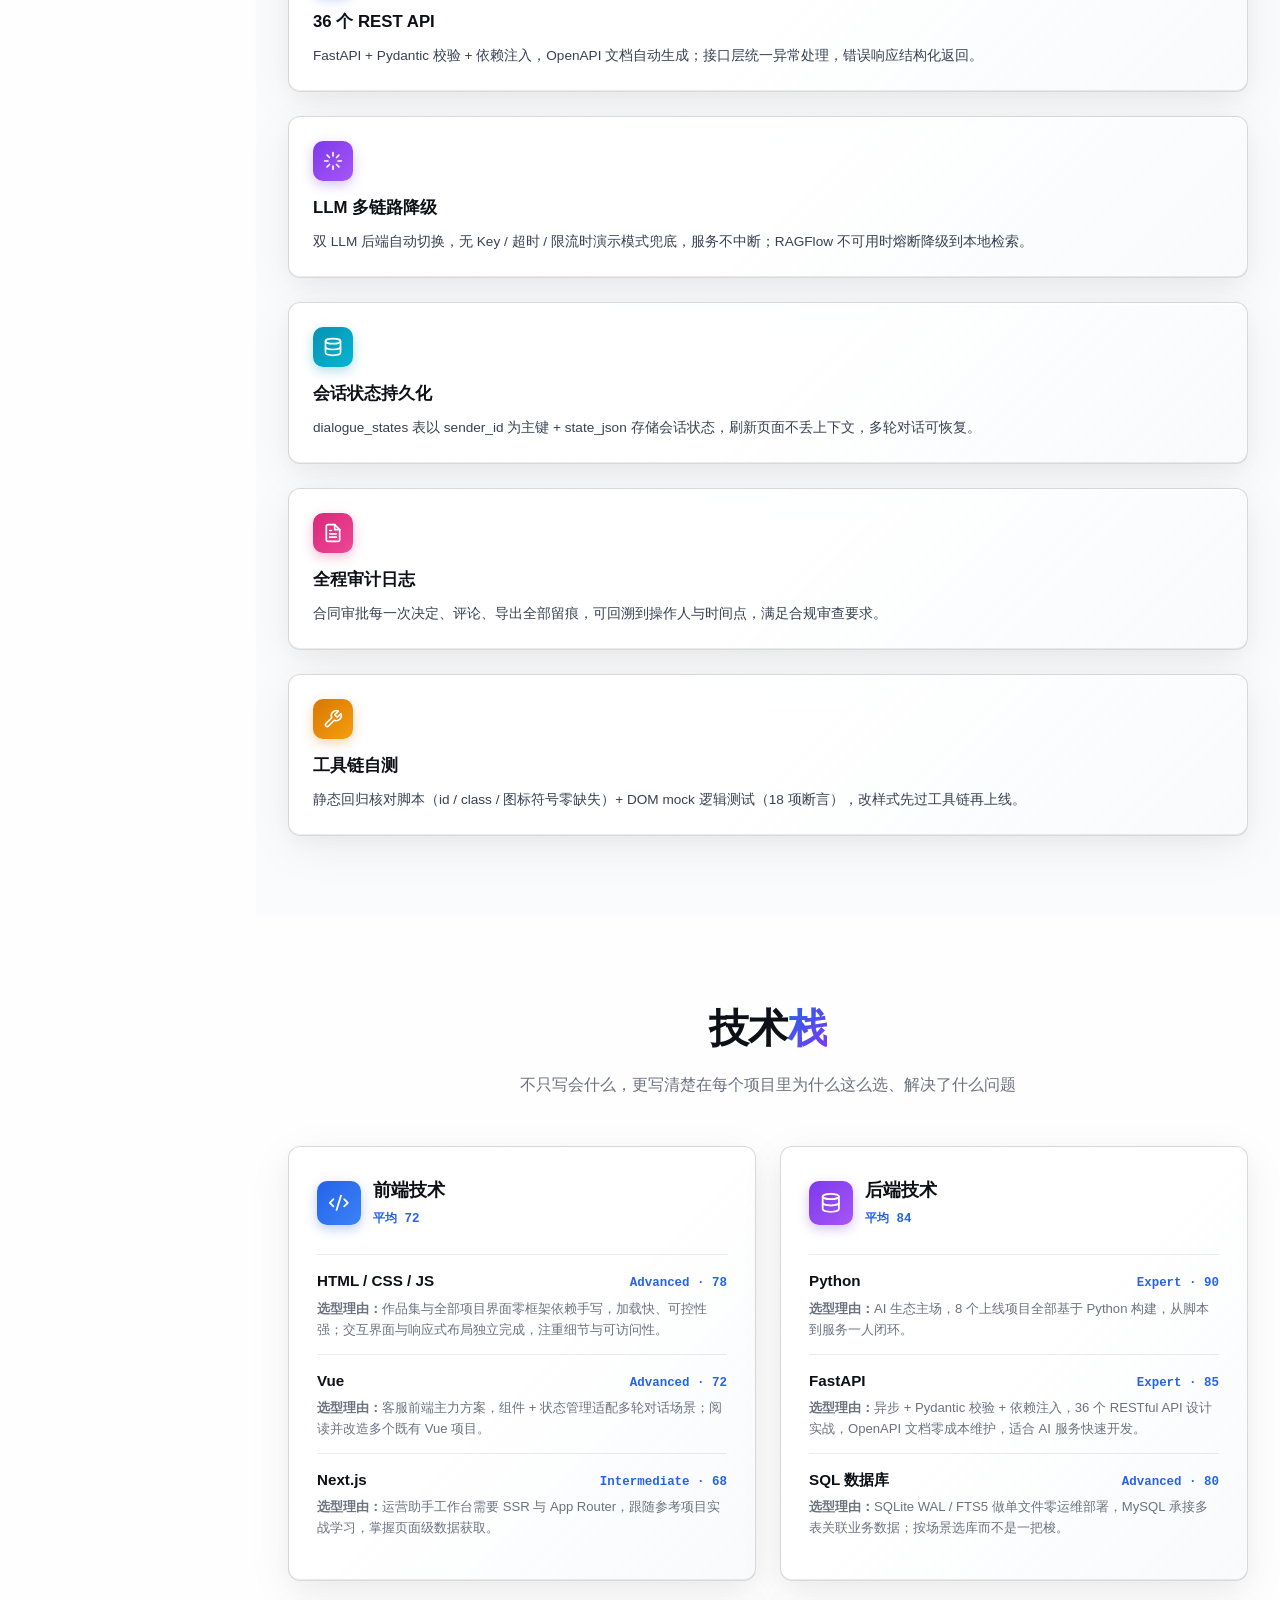
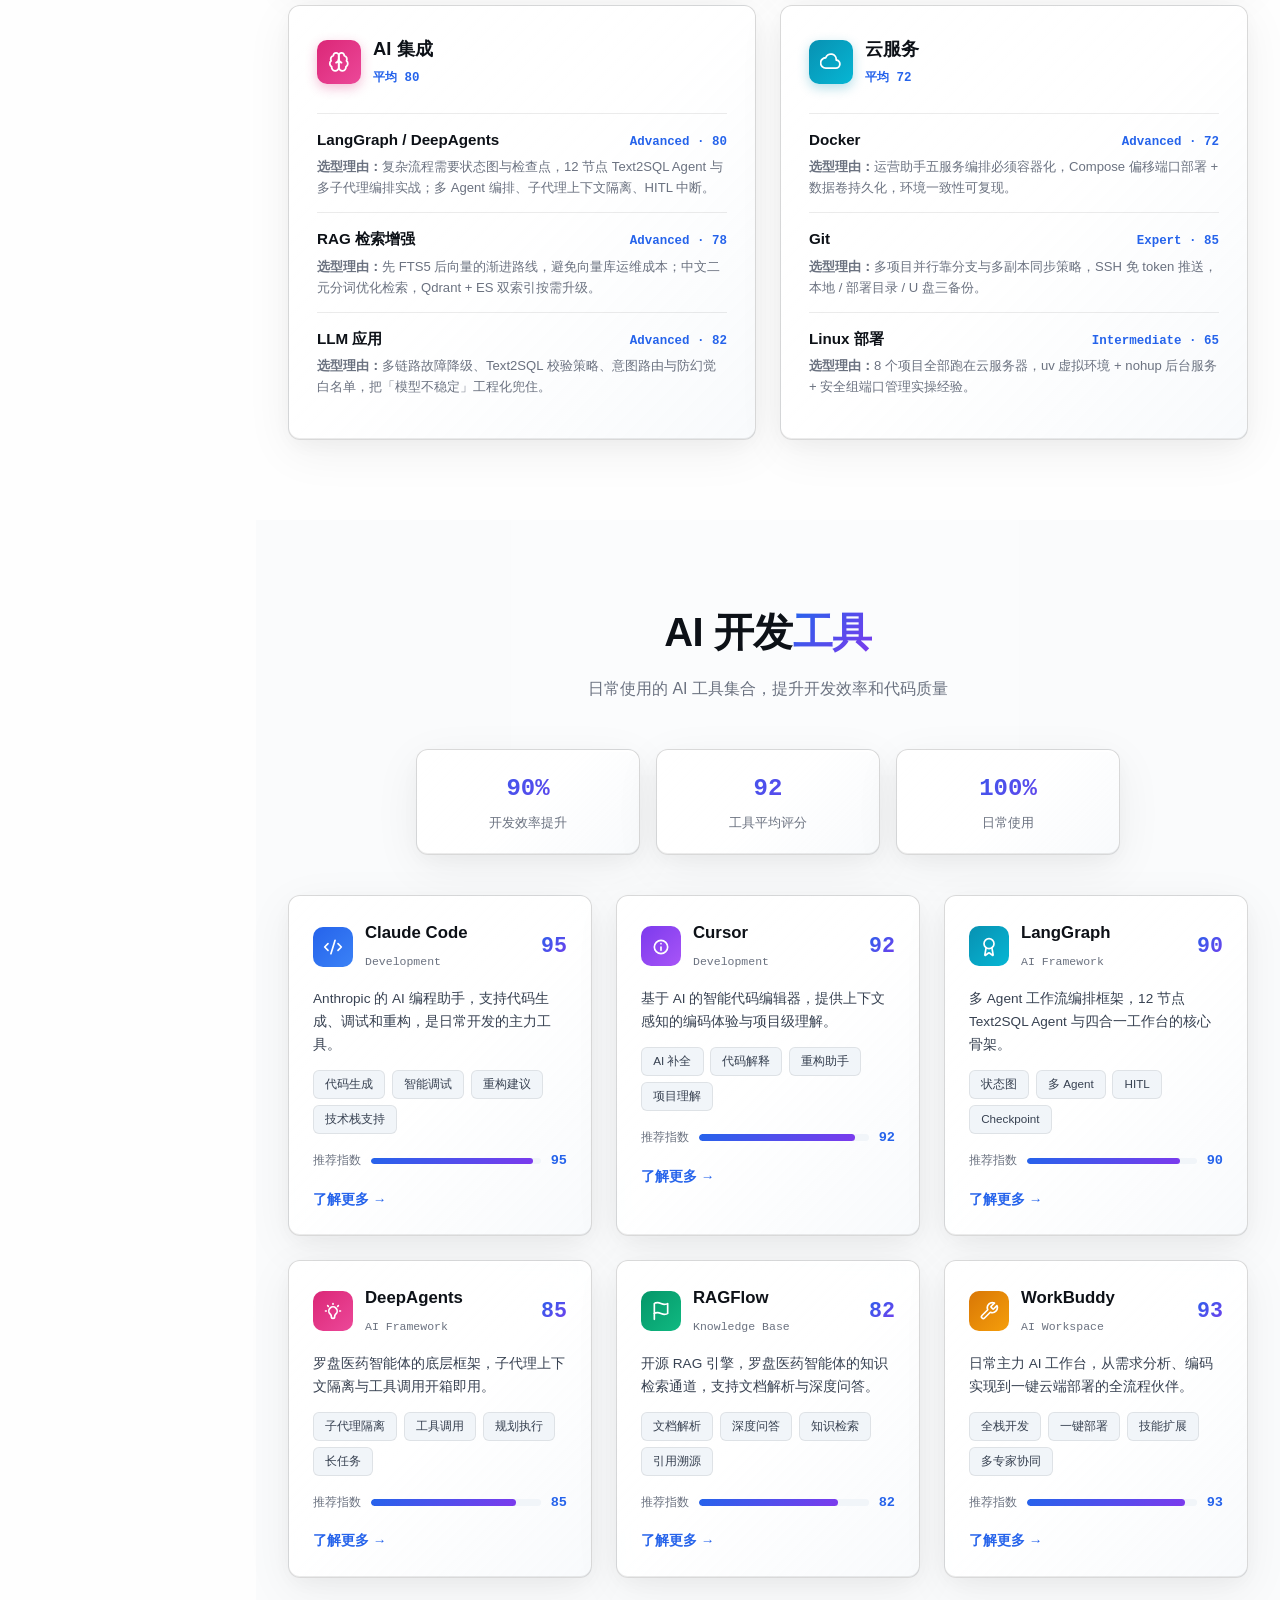
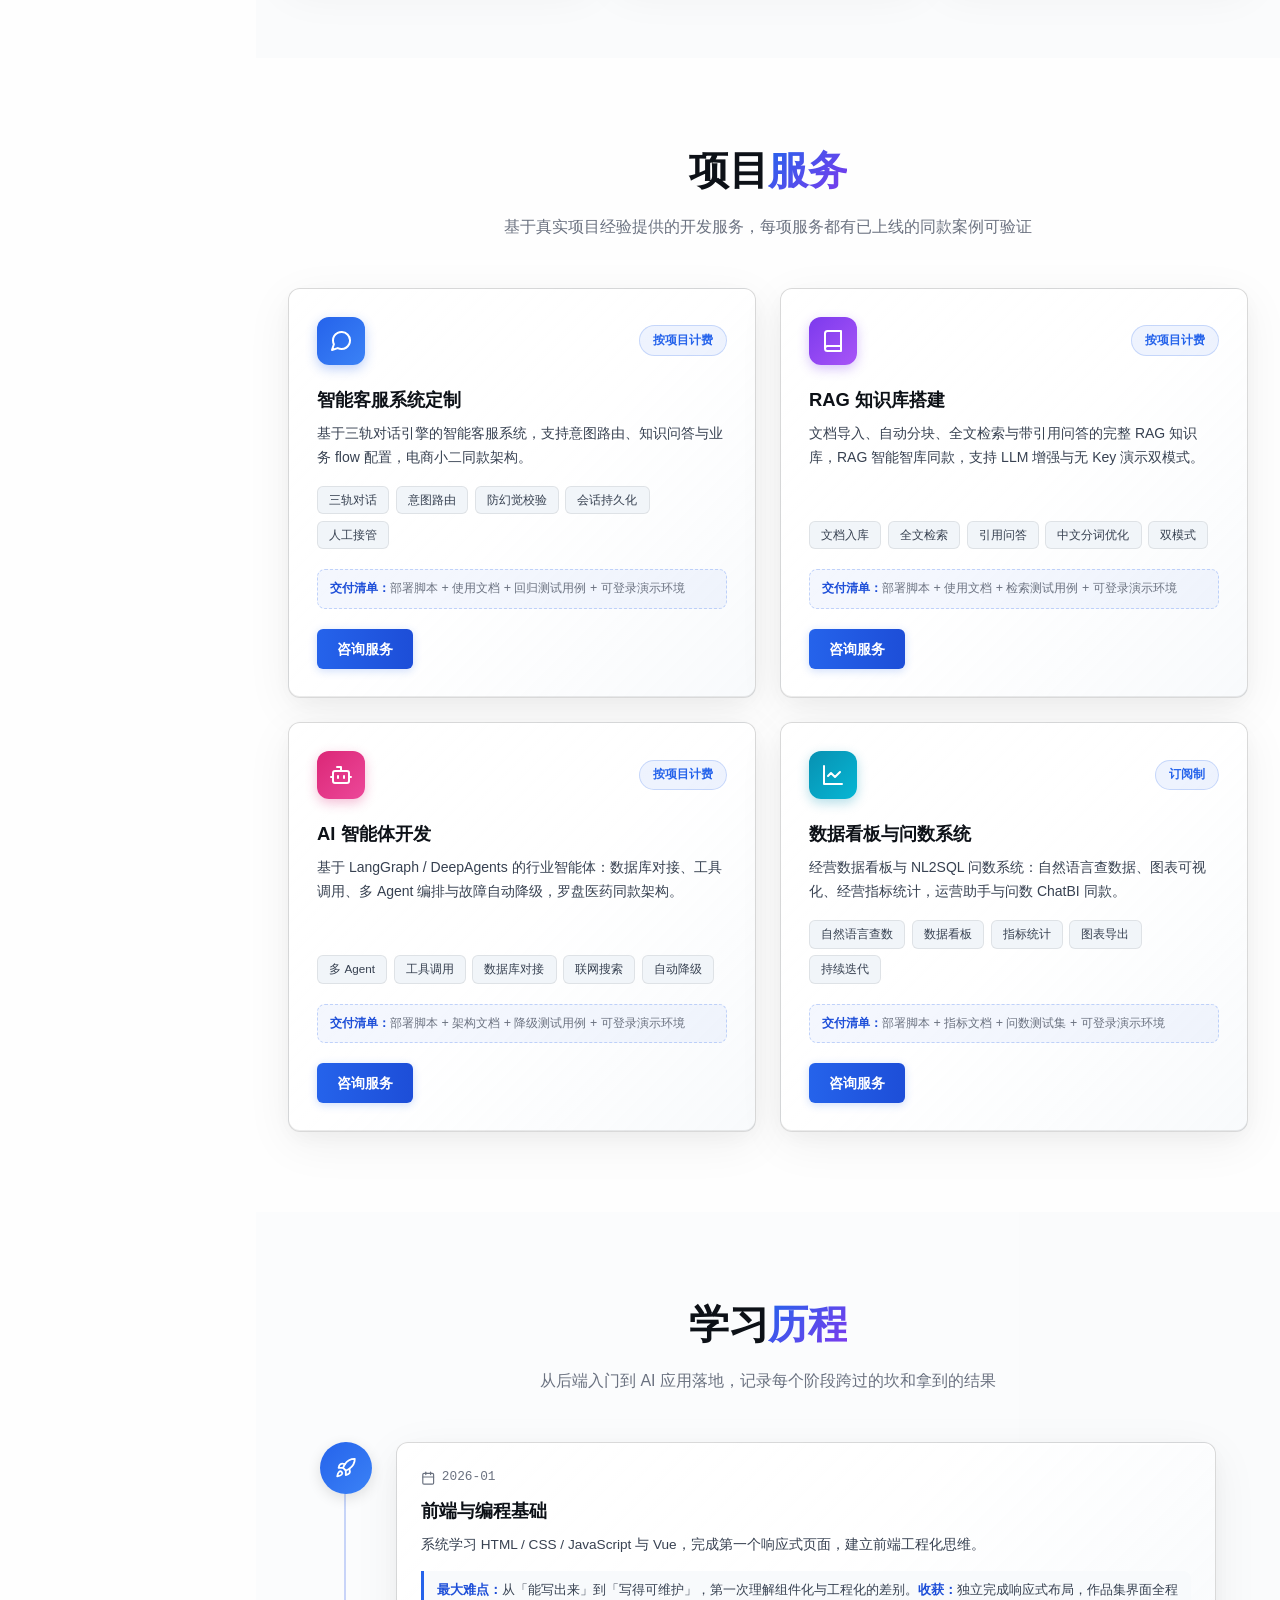
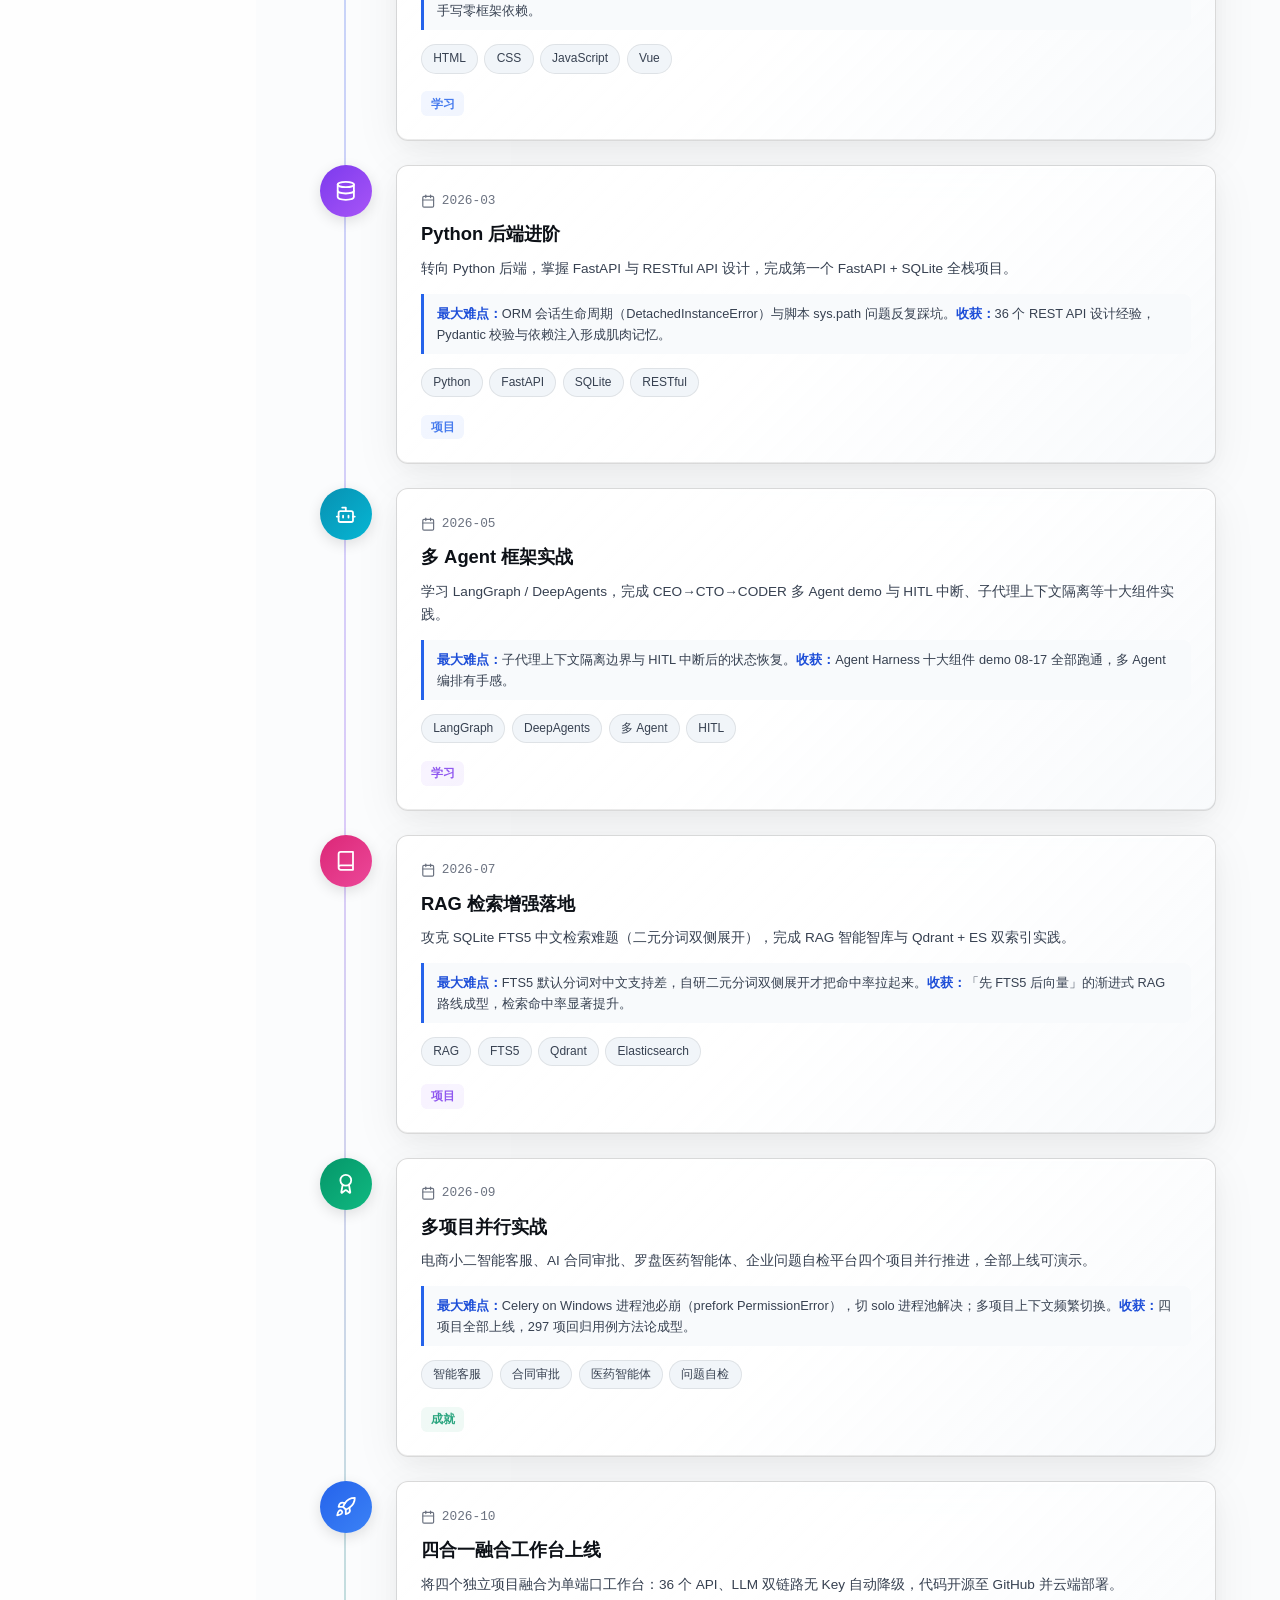
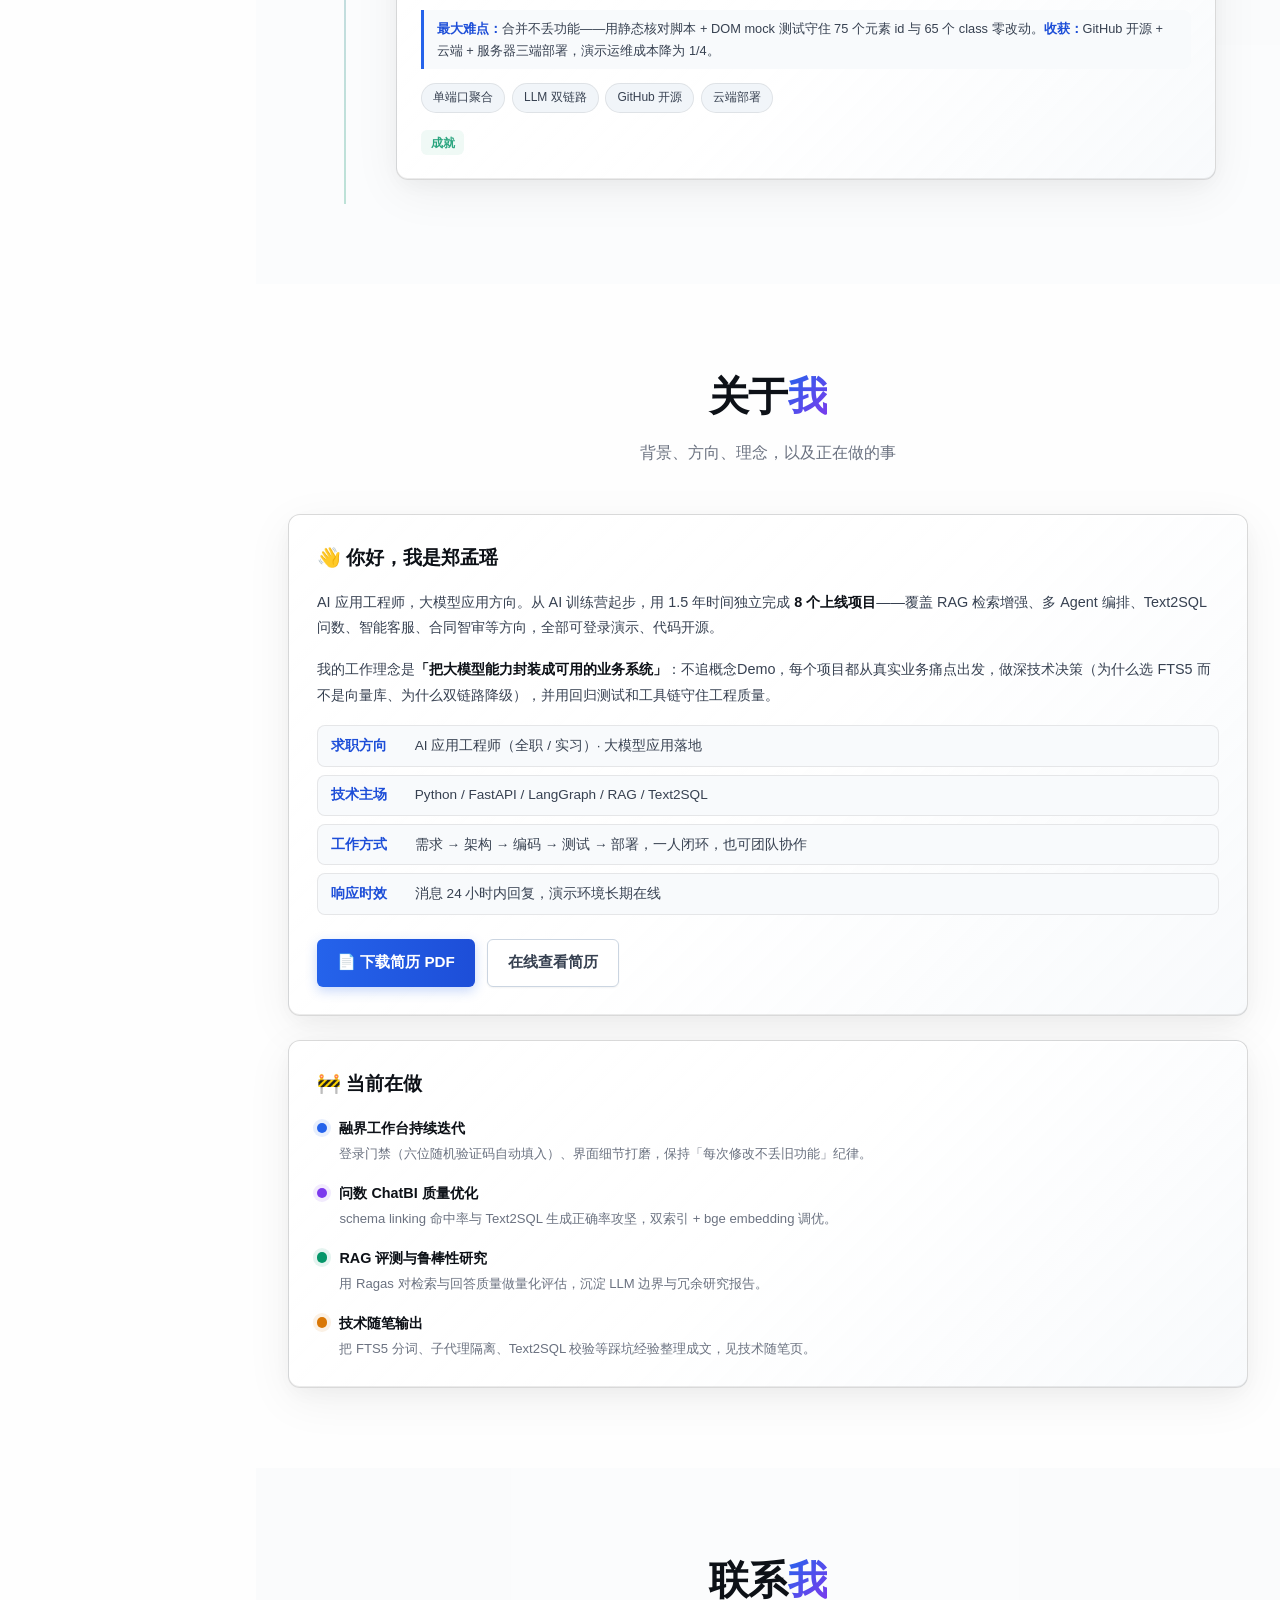
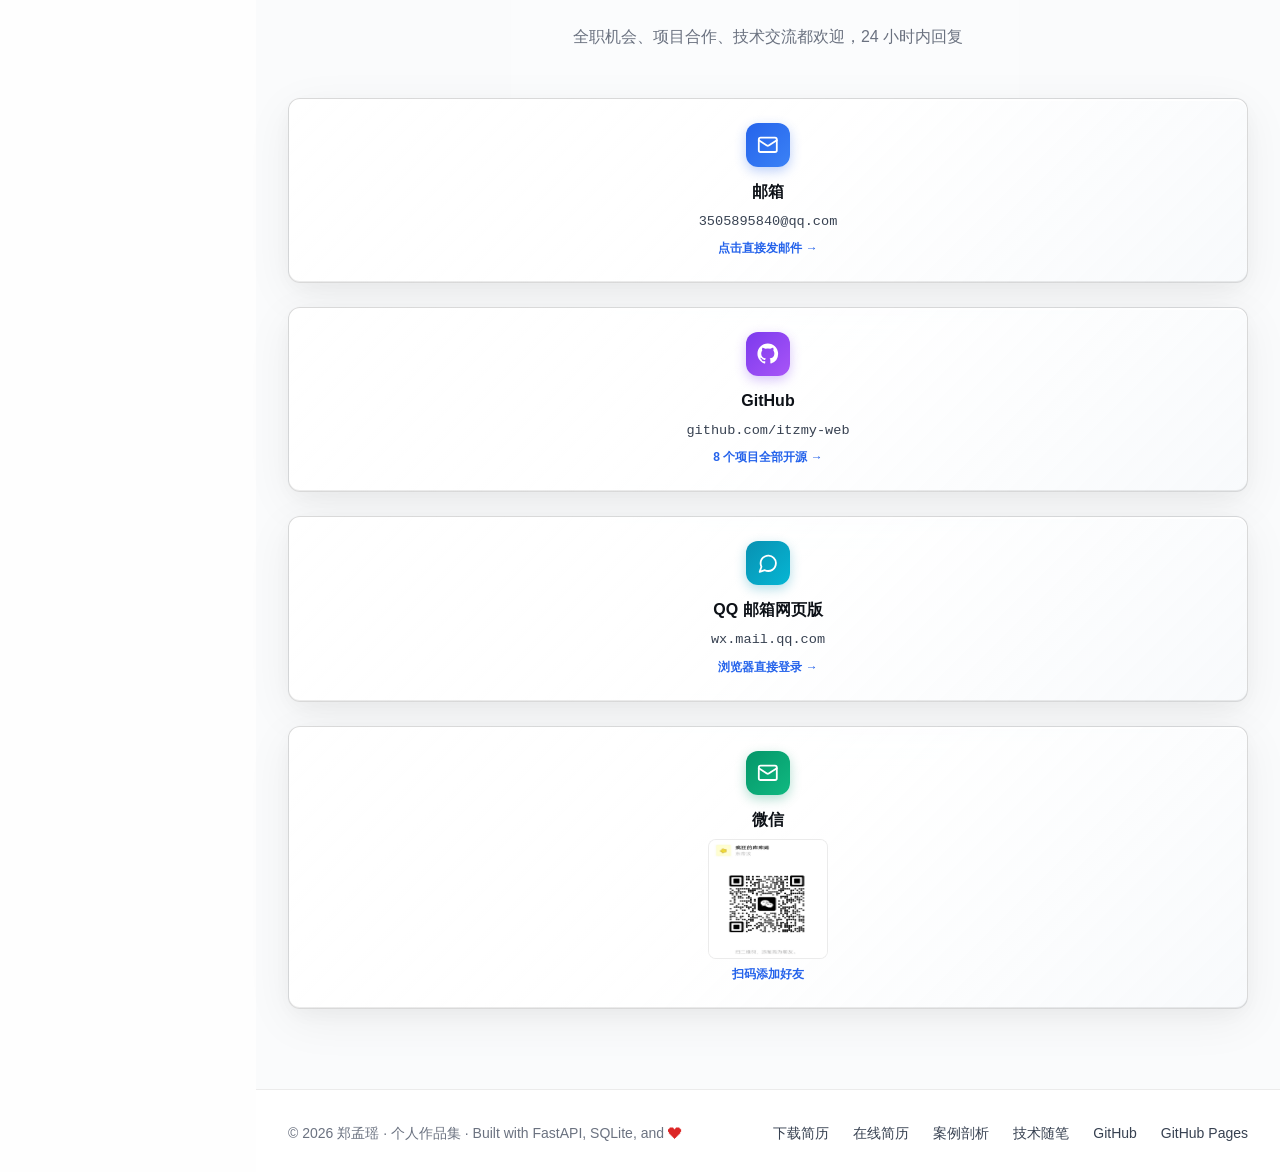
==== commit cbeea394: "sync: 作品集内嵌版同步（真实微信二维码/RAG 仓库名修正/演示链接去 workbuddy 化）" ====
--- a/static/portfolio/index.html
+++ b/static/portfolio/index.html
@@ -145,7 +145,7 @@
               <div class="p-tags"><span>RAG</span><span>FTS5</span><span>SQLite</span><span>LLM</span></div>
               <div class="p-actions">
                 <a class="p-btn primary" href="http://39.107.107.246:8085/" target="_blank" rel="noopener">查看项目</a>
-                <a class="p-btn ghost" href="https://github.com/itzmy-web/3.zhigu-knowledge-demo" target="_blank" rel="noopener">源码</a>
+                <a class="p-btn ghost" href="https://github.com/itzmy-web/3.zhiku-knowledge-demo" target="_blank" rel="noopener">源码</a>
                 <a class="p-btn ghost" href="cases.html#rag">案例剖析</a>
                 <a class="p-btn ghost" href="#" data-shot="assets/shots/01-rag.png" data-shot-alt="灵犀 RAG 智能智库界面截图">界面截图</a>
               </div>
@@ -299,7 +299,7 @@
               </div>
               <div class="p-tags"><span>Python</span><span>FastAPI</span><span>SQLite</span><span>FTS5</span><span>单端口聚合</span></div>
               <div class="p-actions">
-                <a class="p-btn primary" href="https://fusion-workbench-confirm.app.workbuddy.host/" target="_blank" rel="noopener">查看项目</a>
+                <a class="p-btn primary" href="http://39.107.107.246:8091/" target="_blank" rel="noopener">查看项目</a>
                 <a class="p-btn ghost" href="https://github.com/itzmy-web/8.ai-demo" target="_blank" rel="noopener">源码</a>
                 <a class="p-btn ghost" href="cases.html#fusion">案例剖析</a>
                 <a class="p-btn ghost" href="#" data-shot="assets/shots/08-fusion.png" data-shot-alt="融界四合一融合工作台界面截图">界面截图</a>
@@ -744,7 +744,7 @@
           <div class="glass-ultra contact-card contact-qr reveal">
             <div class="ct-icon si-emerald"><svg viewBox="0 0 24 24" fill="none" stroke="currentColor" stroke-width="2" stroke-linecap="round" stroke-linejoin="round"><rect width="20" height="16" x="2" y="4" rx="2"/><path d="m22 7-8.97 5.7a1.94 1.94 0 0 1-2.06 0L2 7"/></svg></div>
             <h3>微信</h3>
-            <img src="assets/wechat-qr.svg" alt="微信二维码" loading="lazy">
+            <img src="assets/wechat-qr.jpg" alt="微信二维码" loading="lazy">
             <span class="ct-hint">扫码添加好友</span>
           </div>
         </div>
